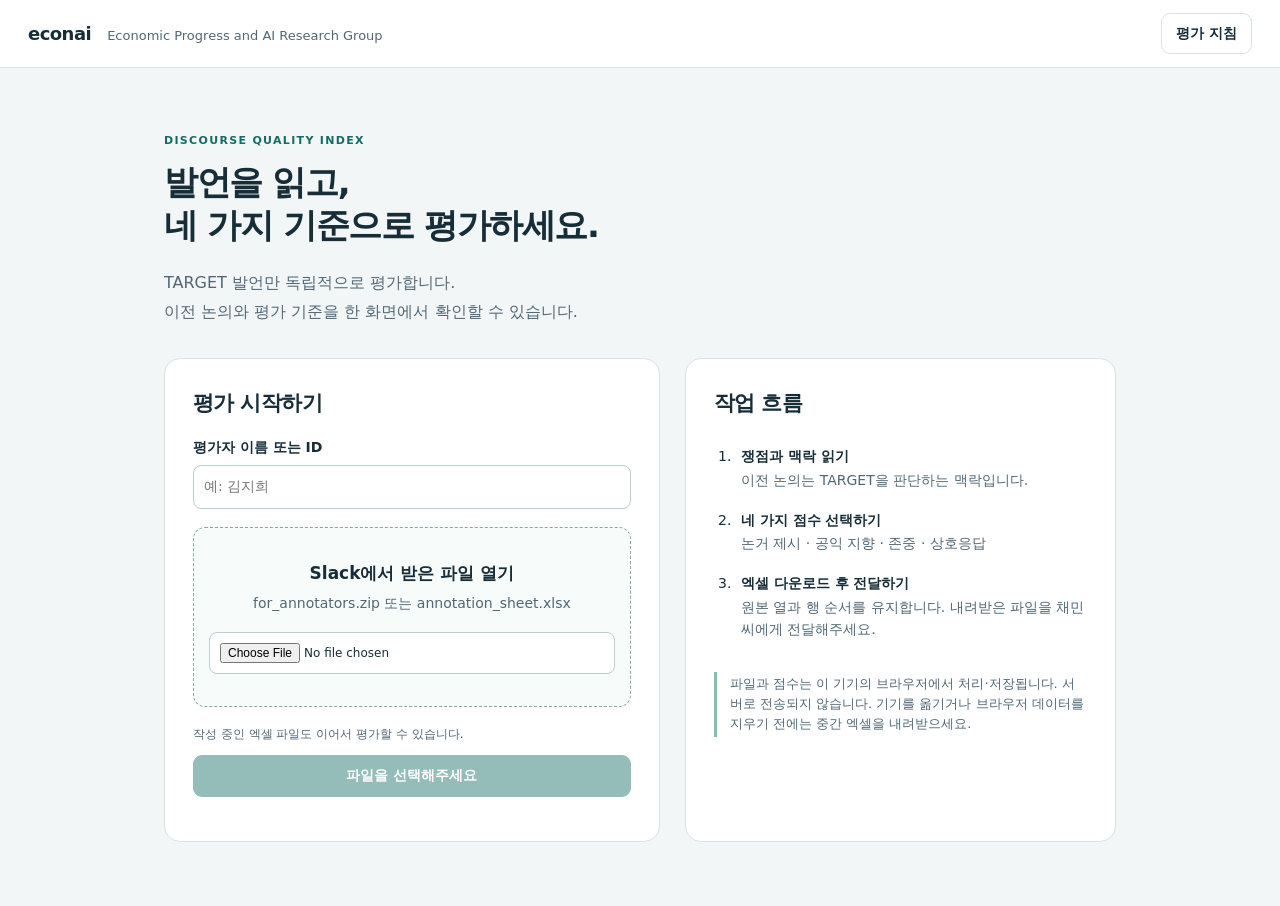
==== main_site/dqi-annotation/index.html @ 1a8dd849 "Add browser-local DQI annotation tool with original XLSX round-trip" ====
<!doctype html>
<html lang="ko"><head><meta charset="utf-8"><meta name="viewport" content="width=device-width,initial-scale=1"><meta name="robots" content="noindex,nofollow"><meta name="description" content="숙의 발언의 담론 질을 평가하는 EconAI DQI 어노테이션 도구"><title>DQI 발언 평가 · econai@kaist</title>
<style>
:root{--ink:#172d38;--muted:#526775;--line:#d9e2e5;--paper:#fff;--bg:#f3f6f6;--accent:#146c64;--soft:#e8f4f0;--amber:#885d13}*{box-sizing:border-box}body{margin:0;background:var(--bg);color:var(--ink);font-family:Inter,Pretendard,'Noto Sans KR',system-ui,-apple-system,sans-serif;font-size:14px;line-height:1.55}button,input,textarea,select{font:inherit}button,.button{border:1px solid var(--line);border-radius:9px;padding:9px 14px;background:#fff;color:var(--ink);cursor:pointer;display:inline-flex;align-items:center;justify-content:center;gap:7px;text-decoration:none;font-weight:600}button:hover,.button:hover{border-color:#91aaa6;background:#f5f9f7}button:disabled{opacity:.45;cursor:default}.primary{background:var(--accent);border-color:var(--accent);color:white}.primary:hover{background:#105951;color:white}input,select,textarea{border:1px solid #bdcdd1;background:white;border-radius:8px;padding:10px;color:var(--ink)}input:focus,textarea:focus,select:focus,button:focus-visible,a:focus-visible{outline:3px solid #79bcb1;outline-offset:3px}button[aria-pressed=true]{border-color:var(--accent);background:var(--soft);color:#104f48}.hidden,[hidden]{display:none!important}.muted{color:var(--muted)}.eyebrow{font-size:11px;letter-spacing:.12em;text-transform:uppercase;font-weight:800;color:var(--accent)}h1,h2,h3,p{margin-top:0}h1{font-size:34px;letter-spacing:-.04em;line-height:1.25}h2{font-size:21px;letter-spacing:-.03em}h3{font-size:16px}.topbar{height:68px;display:flex;align-items:center;justify-content:space-between;padding:0 28px;background:white;border-bottom:1px solid var(--line);gap:16px}.brand{font-weight:800;letter-spacing:-.03em;font-size:18px}.brand span{font-weight:450;color:var(--muted);font-size:13px;margin-left:16px;letter-spacing:0}.topactions{display:flex;gap:9px;align-items:center}.tiny{font-size:12px}.start{max-width:1000px;margin:64px auto;padding:0 24px}.intro{max-width:700px;margin-bottom:32px}.intro p{font-size:16px;color:var(--muted);line-height:1.8}.start-grid{display:grid;grid-template-columns:1.15fr 1fr;gap:25px}.card{background:white;border:1px solid var(--line);border-radius:16px;padding:28px}.upload{display:block;border:1.5px dashed #85a9a1;background:#f7fbf9;border-radius:12px;text-align:center;padding:32px 15px;cursor:pointer;margin:18px 0}.upload strong{display:block;font-size:17px;margin-bottom:7px}.upload input{width:100%;font-size:12px;margin-top:17px;background:white}.upload.drag{background:#dff2eb}.steps{padding-left:22px;margin-bottom:0}.steps li{padding:9px 0 9px 5px}.steps strong{display:block;margin-bottom:2px}.steps span{color:var(--muted)}.note{border-left:3px solid #8ebbb0;padding:2px 0 2px 13px;color:var(--muted);font-size:13px;margin-top:23px}.full{width:100%}.label{display:block;font-weight:650;margin-bottom:6px}.resume{margin-top:18px;padding:18px;background:var(--soft);border-radius:12px}.workspace{display:grid;grid-template-columns:210px minmax(340px,1fr) 390px;max-width:1800px;margin:auto;min-height:calc(100vh - 68px)}.rail{padding:24px 16px;border-right:1px solid var(--line);background:#edf2f2}.rail-head{display:flex;justify-content:space-between;align-items:center}.progress{height:5px;background:#d3e0de;border-radius:9px;margin:12px 0 17px;overflow:hidden}.progress>div{background:var(--accent);height:100%;transition:width .2s}.rail input,.rail select{width:100%;margin:0 0 10px;padding:8px;font-size:12px}.items{display:grid;grid-template-columns:repeat(4,1fr);gap:6px;max-height:calc(100vh - 340px);min-height:180px;overflow:auto;padding:4px}.item{padding:7px 0;font-size:12px;position:relative;border-radius:6px;font-weight:500}.item.done{background:#dceee8;color:#20594f;border-color:#c0d9d0}.item.flag:after{content:'';position:absolute;right:2px;top:2px;width:5px;height:5px;background:#bb7c10;border-radius:50%}.item.current{outline:2px solid var(--accent);outline-offset:0;font-weight:800}.legend{margin:15px 0;font-size:11px;color:var(--muted);line-height:1.9}.reading{padding:30px 32px 100px;min-width:0}.item-top{display:flex;justify-content:space-between;align-items:center;gap:12px;margin-bottom:20px}.counter{font-size:12px;color:var(--muted)}.topic{font-size:25px;margin-bottom:17px}.positions{display:grid;grid-template-columns:1fr 1fr;gap:12px;margin-bottom:24px}.position{background:#fff;border:1px solid var(--line);padding:14px;border-radius:10px;font-size:13px}.position small{display:block;color:var(--muted);margin-bottom:5px;font-size:11px}.target{background:white;border:1px solid #9ec8bc;border-top:4px solid var(--accent);border-radius:12px;padding:24px;margin-bottom:24px;box-shadow:0 3px 10px #163f3010}.target-head{display:flex;gap:12px;align-items:center;justify-content:space-between;margin-bottom:14px}.target-head span{font-size:12px;color:var(--muted)}.utterance{white-space:pre-wrap;overflow-wrap:anywhere;font-size:17px;line-height:1.95;margin:0}.prior-head{display:flex;align-items:center;justify-content:space-between;margin-bottom:14px}.prior-head h3{margin:0}.prior-list{max-height:440px;overflow:auto;padding-right:7px}.turn{padding:14px 17px;border:1px solid var(--line);background:#fff;border-radius:9px;margin-bottom:9px}.turn strong{display:block;font-size:12px;color:#44616d;margin-bottom:5px}.turn p{font-size:14px;line-height:1.85;white-space:pre-wrap;overflow-wrap:anywhere;margin:0}.rubric{padding:25px 22px 110px;background:#fff;border-left:1px solid var(--line)}.rubric-intro{font-size:12px;color:var(--muted);margin:6px 0 20px}.score-group{border:0;padding:0;margin:0 0 21px;min-width:0}.score-group legend{padding:0;font-size:15px;font-weight:750;margin-bottom:7px}.score-group legend small{font-size:10px;color:var(--muted);font-weight:500;margin-left:7px}.choices{display:grid;gap:6px}.choice{display:flex;align-items:flex-start;text-align:left;padding:8px 10px;font-size:12px;line-height:1.5;font-weight:450}.choice .num{flex:none;display:grid;place-items:center;width:23px;height:23px;border:1px solid #cbd9dc;border-radius:5px;font-size:13px;font-weight:750;margin-right:9px;background:#fff}.choice[aria-pressed=true] .num{background:var(--accent);color:white;border-color:var(--accent)}.clear{padding:2px 0;font-size:10px;border:0;float:right;background:transparent;color:var(--muted);font-weight:400}.rubric textarea{width:100%;resize:vertical;min-height:66px;font-size:12px}.footnav{position:fixed;bottom:0;left:210px;right:0;display:flex;justify-content:space-between;align-items:center;background:#fffffff5;border-top:1px solid var(--line);padding:13px 26px;gap:12px;z-index:5;backdrop-filter:blur(8px)}.footnav .buttons{display:flex;gap:8px}.statusline{font-size:12px;color:var(--muted)}.statusline.error{color:#aa2727}.warning{background:#fff4d8;color:#795619;padding:9px 12px;border-radius:8px;font-size:12px;margin:10px 0}.toolbar{display:flex;align-items:center;gap:7px}.iconbtn{padding:6px 10px;font-size:12px}dialog{border:1px solid var(--line);border-radius:16px;padding:0;max-width:720px;width:calc(100% - 32px);max-height:88vh;color:var(--ink);box-shadow:0 20px 90px #0003}dialog::backdrop{background:#162f3b66}.modal-head{position:sticky;top:0;background:#fff;display:flex;justify-content:space-between;align-items:center;padding:18px 24px;border-bottom:1px solid var(--line);z-index:1}.modal-head h2{font-size:18px;margin:0}.modal-body{padding:24px;line-height:1.8}.modal-body li{margin-bottom:10px}.modal-body h3{margin-top:24px}.modal-body .buttons{display:flex;gap:10px;flex-wrap:wrap}.metric-summary{font-size:36px;color:var(--accent);font-weight:750}.kbd{font-family:monospace;border:1px solid var(--line);border-radius:4px;padding:2px 5px;background:#f6f8f8;font-size:11px}.empty{text-align:center;padding:30px;color:var(--muted);font-size:12px}.success{background:var(--soft);padding:18px;border-radius:10px}.spinner{opacity:.6;pointer-events:none}#startMessage{margin-top:16px;white-space:pre-wrap;color:#9d2c25}#firstTurn{margin-bottom:14px}.textsize{display:flex;gap:5px}body.large .utterance{font-size:20px}body.large .turn p{font-size:17px}
@media(min-width:1500px){.workspace{grid-template-columns:220px minmax(500px,1fr) 430px}.footnav{left:220px}.reading{padding:36px 48px 100px}.rubric{padding:30px 28px 110px}}
@media(max-width:1120px){.workspace{grid-template-columns:170px minmax(300px,1fr) 335px}.rail{padding:20px 11px}.reading{padding:24px 20px 100px}.rubric{padding:24px 15px 110px}.footnav{left:170px}.choice{font-size:11px}.items{grid-template-columns:repeat(4,1fr)}}
@media(max-width:850px){.topbar{padding:0 16px;height:auto;min-height:62px;flex-wrap:wrap;padding-top:10px;padding-bottom:10px}.brand span{display:none}.topactions{gap:6px}.topactions button{font-size:12px;padding:7px 10px}.workspace{display:block}.rail{border:0;border-bottom:1px solid var(--line);padding:16px}.rail-tools{display:grid;grid-template-columns:1fr 1fr;gap:10px}.items{max-height:125px;min-height:0;grid-template-columns:repeat(12,1fr)}.legend{margin:8px 0 0}.reading{padding:24px 18px 4px}.rubric{padding:24px 18px 110px;border-left:0;background:var(--bg)}.score-group{background:white;padding:14px;border-radius:12px;border:1px solid var(--line)}.score-group legend{float:left;width:100%;margin-bottom:10px}.choices{clear:both}.choice{font-size:13px;padding:10px}.footnav{left:0;padding:12px 16px}.footnav .tiny{display:none}.prior-list{max-height:320px}.start{margin:35px auto}.start-grid{grid-template-columns:1fr}.positions{gap:8px}.topic{font-size:22px}.target{padding:20px}.utterance{font-size:16px}}
@media(max-width:460px){.items{grid-template-columns:repeat(8,1fr)}.footnav{align-items:flex-start;gap:6px}.footnav .buttons{gap:5px}.footnav button{font-size:12px;padding:8px 9px}.statusline{font-size:10px;max-width:105px}.positions{grid-template-columns:1fr}.target-head{align-items:flex-start}.card{padding:22px}.intro h1{font-size:30px}}
</style></head><body>
<header class="topbar"><div class="brand">econai<span>Economic Progress and AI Research Group</span></div><div class="topactions"><span id="identity" class="muted tiny"></span><button id="guideBtn">평가 지침</button><button id="fileBtn" hidden>파일 / 평가자</button><button id="exportBtn" class="primary" hidden>결과 다운로드</button></div></header>
<main id="start" class="start"><div class="intro"><div class="eyebrow">Discourse Quality Index</div><h1 style="margin-top:12px">발언을 읽고,<br>네 가지 기준으로 평가하세요.</h1><p>TARGET 발언만 독립적으로 평가합니다.<br>이전 논의와 평가 기준을 한 화면에서 확인할 수 있습니다.</p></div><div class="start-grid"><section class="card"><h2>평가 시작하기</h2><label class="label" for="name">평가자 이름 또는 ID</label><input class="full" id="name" placeholder="예: 김지희" autocomplete="off" maxlength="80"><label class="upload" id="drop"><strong>Slack에서 받은 파일 열기</strong><span class="muted">for_annotators.zip 또는 annotation_sheet.xlsx</span><input id="file" type="file" accept=".zip,.xlsx" aria-label="평가 파일 선택"></label><p class="tiny muted">작성 중인 엑셀 파일도 이어서 평가할 수 있습니다.</p><button id="begin" class="primary full" disabled>파일을 선택해주세요</button><div id="startMessage" role="alert"></div><div id="resumeBox" class="resume" hidden><strong>이 브라우저에 저장된 작업이 있습니다</strong><p id="resumeInfo" class="tiny" style="margin:6px 0 12px"></p><button id="resumeBtn" class="full">이어서 평가하기</button></div></section><section class="card"><h2>작업 흐름</h2><ol class="steps"><li><strong>쟁점과 맥락 읽기</strong><span>이전 논의는 TARGET을 판단하는 맥락입니다.</span></li><li><strong>네 가지 점수 선택하기</strong><span>논거 제시 · 공익 지향 · 존중 · 상호응답</span></li><li><strong>엑셀 다운로드 후 전달하기</strong><span>원본 열과 행 순서를 유지합니다. 내려받은 파일을 채민씨에게 전달해주세요.</span></li></ol><p class="note">파일과 점수는 이 기기의 브라우저에서 처리·저장됩니다. 서버로 전송되지 않습니다. 기기를 옮기거나 브라우저 데이터를 지우기 전에는 중간 엑셀을 내려받으세요.</p></section></div></main>
<div id="work" class="workspace" hidden><aside class="rail"><div class="rail-head"><strong>평가 진행</strong><span id="count" class="tiny"></span></div><div class="progress"><div id="bar"></div></div><div class="rail-tools"><input id="search" placeholder="번호 · ID · 쟁점 검색" aria-label="평가 항목 검색"><select id="filter" aria-label="평가 항목 필터"><option value="all">전체 항목</option><option value="todo">미완료</option><option value="flag">다시 볼 항목</option><option value="done">완료</option></select></div><nav id="items" class="items" aria-label="평가 항목"></nav><p class="legend">연두색: 네 점수 입력 완료<br>주황 점: 다시 보기 표시</p><button class="full tiny" id="nextTodo">다음 미완료 항목</button></aside><main class="reading"><div class="item-top"><div><div class="eyebrow">Annotation</div><div id="counter" class="counter"></div></div><div class="toolbar"><div class="textsize"><button class="iconbtn" id="fontBtn" aria-pressed="false">큰 글씨</button></div><button class="iconbtn" id="flagBtn" aria-pressed="false">다시 보기</button></div></div><h1 id="topic" class="topic"></h1><div class="positions"><div class="position"><small>입장 1</small><span id="p1"></span></div><div class="position"><small>입장 2</small><span id="p2"></span></div></div><section class="target"><div class="target-head"><strong class="eyebrow">TARGET · 평가 대상</strong><span id="speaker"></span></div><p id="utterance" class="utterance"></p></section><section><div class="prior-head"><h3>이전 논의 <span id="turnCount" class="tiny muted"></span></h3><button id="priorEnd" class="iconbtn">마지막 발언으로</button></div><p class="tiny muted">맥락만 참고하고, 점수는 TARGET에만 매겨주세요.</p><div id="prior" class="prior-list" tabindex="0" aria-label="이전 논의"></div></section></main><aside class="rubric"><div class="eyebrow">Your evaluation</div><h2 style="margin:7px 0 0">네 가지 평가</h2><p class="rubric-intro">입장에 대한 동의가 아니라 텍스트로 판단하세요.</p><div id="firstTurn" class="warning" hidden>토론의 첫 발언입니다. 지침에 따라 상호응답은 0점입니다. 직접 선택해주세요.</div><div id="scores"></div><label for="comment" class="label tiny">메모 <span class="muted" style="font-weight:400">선택 사항 · 엑셀 comment 열에 저장</span></label><textarea id="comment" placeholder="판단 근거나 다시 확인할 점"></textarea></aside></div>
<footer id="foot" class="footnav" hidden><div><div id="saveStatus" class="statusline" aria-live="polite">자동 저장 대기</div><div class="tiny muted">숫자 0–3: 활성 기준 점수 · Enter: 다음 기준/발언</div></div><div class="buttons"><button id="prev">이전</button><button id="skip">건너뛰기</button><button id="next" class="primary">다음 발언 →</button></div></footer>
<dialog id="guide"><div class="modal-head"><h2>평가 지침</h2><button data-close="guide" aria-label="평가 지침 닫기">닫기</button></div><div class="modal-body"><p>시뮬레이션된 한국어 숙의에서 나온 발언을 평가합니다. 각 항목에는 쟁점, 두 입장, 지금까지의 논의, 평가 대상(TARGET) 발언이 주어집니다.</p><ul><li><strong>TARGET 발언만 평가합니다.</strong> 이전 논의는 TARGET을 판단하기 위한 맥락으로만 사용합니다.</li><li><strong>혼자 작업합니다.</strong> 다른 평가자와 상의하지 말고, 어떤 모델의 출력이나 점수도 보지 마십시오.</li><li>입장에 동의하는지가 아니라 <strong>텍스트 자체</strong>로 평가합니다.</li><li>행은 섞여 있으며 같은 토론의 항목이 인접하지 않습니다. 각 항목을 독립적으로 판단하십시오.</li></ul><div id="guideRubric"></div><h3>저장과 전달</h3><p>점수는 선택할 때마다 이 브라우저에 저장됩니다. <strong>자동 저장은 제출이 아닙니다.</strong> 결과 다운로드에서 엑셀을 내려받아 채민씨에게 전달해주세요. 다른 기기에서는 내려받은 엑셀을 다시 열어 이어서 작업할 수 있습니다. ‘다시 보기’ 표시는 이 브라우저에만 저장됩니다.</p><button id="pdfBtn" hidden>원본 Instruction PDF 열기</button></div></dialog>
<dialog id="exportModal"><div class="modal-head"><h2>결과 다운로드</h2><button data-close="exportModal">닫기</button></div><div class="modal-body"><div id="exportSummary"></div><p id="exportNotice"></p><div class="buttons"><button id="finalExport" class="primary">완료본 엑셀 다운로드</button><button id="partialExport">중간 엑셀 다운로드</button><button id="reviewMissing">미완료 항목 확인</button></div><p class="tiny muted" style="margin-top:20px">item_id, 원문, 열 이름, 행 순서와 서식을 유지합니다. 점수·comment·annotator 열만 채웁니다. 파일을 내려받은 뒤 채민씨에게 직접 전달해주세요.</p><p id="downloadStatus" role="status"></p></div></dialog>
<div id="toast" role="status" class="warning" style="position:fixed;bottom:85px;left:50%;transform:translateX(-50%);max-width:90%;z-index:20" hidden></div>
<script>/*!

JSZip v3.10.1 - A JavaScript class for generating and reading zip files
<http://stuartk.com/jszip>

(c) 2009-2016 Stuart Knightley <stuart [at] stuartk.com>
Dual licenced under the MIT license or GPLv3. See https://raw.github.com/Stuk/jszip/main/LICENSE.markdown.

JSZip uses the library pako released under the MIT license :
https://github.com/nodeca/pako/blob/main/LICENSE
*/

!function(e){if("object"==typeof exports&&"undefined"!=typeof module)module.exports=e();else if("function"==typeof define&&define.amd)define([],e);else{("undefined"!=typeof window?window:"undefined"!=typeof global?global:"undefined"!=typeof self?self:this).JSZip=e()}}(function(){return function s(a,o,h){function u(r,e){if(!o[r]){if(!a[r]){var t="function"==typeof require&&require;if(!e&&t)return t(r,!0);if(l)return l(r,!0);var n=new Error("Cannot find module '"+r+"'");throw n.code="MODULE_NOT_FOUND",n}var i=o[r]={exports:{}};a[r][0].call(i.exports,function(e){var t=a[r][1][e];return u(t||e)},i,i.exports,s,a,o,h)}return o[r].exports}for(var l="function"==typeof require&&require,e=0;e<h.length;e++)u(h[e]);return u}({1:[function(e,t,r){"use strict";var d=e("./utils"),c=e("./support"),p="ABCDEFGHIJKLMNOPQRSTUVWXYZabcdefghijklmnopqrstuvwxyz0123456789+/=";r.encode=function(e){for(var t,r,n,i,s,a,o,h=[],u=0,l=e.length,f=l,c="string"!==d.getTypeOf(e);u<e.length;)f=l-u,n=c?(t=e[u++],r=u<l?e[u++]:0,u<l?e[u++]:0):(t=e.charCodeAt(u++),r=u<l?e.charCodeAt(u++):0,u<l?e.charCodeAt(u++):0),i=t>>2,s=(3&t)<<4|r>>4,a=1<f?(15&r)<<2|n>>6:64,o=2<f?63&n:64,h.push(p.charAt(i)+p.charAt(s)+p.charAt(a)+p.charAt(o));return h.join("")},r.decode=function(e){var t,r,n,i,s,a,o=0,h=0,u="data:";if(e.substr(0,u.length)===u)throw new Error("Invalid base64 input, it looks like a data url.");var l,f=3*(e=e.replace(/[^A-Za-z0-9+/=]/g,"")).length/4;if(e.charAt(e.length-1)===p.charAt(64)&&f--,e.charAt(e.length-2)===p.charAt(64)&&f--,f%1!=0)throw new Error("Invalid base64 input, bad content length.");for(l=c.uint8array?new Uint8Array(0|f):new Array(0|f);o<e.length;)t=p.indexOf(e.charAt(o++))<<2|(i=p.indexOf(e.charAt(o++)))>>4,r=(15&i)<<4|(s=p.indexOf(e.charAt(o++)))>>2,n=(3&s)<<6|(a=p.indexOf(e.charAt(o++))),l[h++]=t,64!==s&&(l[h++]=r),64!==a&&(l[h++]=n);return l}},{"./support":30,"./utils":32}],2:[function(e,t,r){"use strict";var n=e("./external"),i=e("./stream/DataWorker"),s=e("./stream/Crc32Probe"),a=e("./stream/DataLengthProbe");function o(e,t,r,n,i){this.compressedSize=e,this.uncompressedSize=t,this.crc32=r,this.compression=n,this.compressedContent=i}o.prototype={getContentWorker:function(){var e=new i(n.Promise.resolve(this.compressedContent)).pipe(this.compression.uncompressWorker()).pipe(new a("data_length")),t=this;return e.on("end",function(){if(this.streamInfo.data_length!==t.uncompressedSize)throw new Error("Bug : uncompressed data size mismatch")}),e},getCompressedWorker:function(){return new i(n.Promise.resolve(this.compressedContent)).withStreamInfo("compressedSize",this.compressedSize).withStreamInfo("uncompressedSize",this.uncompressedSize).withStreamInfo("crc32",this.crc32).withStreamInfo("compression",this.compression)}},o.createWorkerFrom=function(e,t,r){return e.pipe(new s).pipe(new a("uncompressedSize")).pipe(t.compressWorker(r)).pipe(new a("compressedSize")).withStreamInfo("compression",t)},t.exports=o},{"./external":6,"./stream/Crc32Probe":25,"./stream/DataLengthProbe":26,"./stream/DataWorker":27}],3:[function(e,t,r){"use strict";var n=e("./stream/GenericWorker");r.STORE={magic:"\0\0",compressWorker:function(){return new n("STORE compression")},uncompressWorker:function(){return new n("STORE decompression")}},r.DEFLATE=e("./flate")},{"./flate":7,"./stream/GenericWorker":28}],4:[function(e,t,r){"use strict";var n=e("./utils");var o=function(){for(var e,t=[],r=0;r<256;r++){e=r;for(var n=0;n<8;n++)e=1&e?3988292384^e>>>1:e>>>1;t[r]=e}return t}();t.exports=function(e,t){return void 0!==e&&e.length?"string"!==n.getTypeOf(e)?function(e,t,r,n){var i=o,s=n+r;e^=-1;for(var a=n;a<s;a++)e=e>>>8^i[255&(e^t[a])];return-1^e}(0|t,e,e.length,0):function(e,t,r,n){var i=o,s=n+r;e^=-1;for(var a=n;a<s;a++)e=e>>>8^i[255&(e^t.charCodeAt(a))];return-1^e}(0|t,e,e.length,0):0}},{"./utils":32}],5:[function(e,t,r){"use strict";r.base64=!1,r.binary=!1,r.dir=!1,r.createFolders=!0,r.date=null,r.compression=null,r.compressionOptions=null,r.comment=null,r.unixPermissions=null,r.dosPermissions=null},{}],6:[function(e,t,r){"use strict";var n=null;n="undefined"!=typeof Promise?Promise:e("lie"),t.exports={Promise:n}},{lie:37}],7:[function(e,t,r){"use strict";var n="undefined"!=typeof Uint8Array&&"undefined"!=typeof Uint16Array&&"undefined"!=typeof Uint32Array,i=e("pako"),s=e("./utils"),a=e("./stream/GenericWorker"),o=n?"uint8array":"array";function h(e,t){a.call(this,"FlateWorker/"+e),this._pako=null,this._pakoAction=e,this._pakoOptions=t,this.meta={}}r.magic="\b\0",s.inherits(h,a),h.prototype.processChunk=function(e){this.meta=e.meta,null===this._pako&&this._createPako(),this._pako.push(s.transformTo(o,e.data),!1)},h.prototype.flush=function(){a.prototype.flush.call(this),null===this._pako&&this._createPako(),this._pako.push([],!0)},h.prototype.cleanUp=function(){a.prototype.cleanUp.call(this),this._pako=null},h.prototype._createPako=function(){this._pako=new i[this._pakoAction]({raw:!0,level:this._pakoOptions.level||-1});var t=this;this._pako.onData=function(e){t.push({data:e,meta:t.meta})}},r.compressWorker=function(e){return new h("Deflate",e)},r.uncompressWorker=function(){return new h("Inflate",{})}},{"./stream/GenericWorker":28,"./utils":32,pako:38}],8:[function(e,t,r){"use strict";function A(e,t){var r,n="";for(r=0;r<t;r++)n+=String.fromCharCode(255&e),e>>>=8;return n}function n(e,t,r,n,i,s){var a,o,h=e.file,u=e.compression,l=s!==O.utf8encode,f=I.transformTo("string",s(h.name)),c=I.transformTo("string",O.utf8encode(h.name)),d=h.comment,p=I.transformTo("string",s(d)),m=I.transformTo("string",O.utf8encode(d)),_=c.length!==h.name.length,g=m.length!==d.length,b="",v="",y="",w=h.dir,k=h.date,x={crc32:0,compressedSize:0,uncompressedSize:0};t&&!r||(x.crc32=e.crc32,x.compressedSize=e.compressedSize,x.uncompressedSize=e.uncompressedSize);var S=0;t&&(S|=8),l||!_&&!g||(S|=2048);var z=0,C=0;w&&(z|=16),"UNIX"===i?(C=798,z|=function(e,t){var r=e;return e||(r=t?16893:33204),(65535&r)<<16}(h.unixPermissions,w)):(C=20,z|=function(e){return 63&(e||0)}(h.dosPermissions)),a=k.getUTCHours(),a<<=6,a|=k.getUTCMinutes(),a<<=5,a|=k.getUTCSeconds()/2,o=k.getUTCFullYear()-1980,o<<=4,o|=k.getUTCMonth()+1,o<<=5,o|=k.getUTCDate(),_&&(v=A(1,1)+A(B(f),4)+c,b+="up"+A(v.length,2)+v),g&&(y=A(1,1)+A(B(p),4)+m,b+="uc"+A(y.length,2)+y);var E="";return E+="\n\0",E+=A(S,2),E+=u.magic,E+=A(a,2),E+=A(o,2),E+=A(x.crc32,4),E+=A(x.compressedSize,4),E+=A(x.uncompressedSize,4),E+=A(f.length,2),E+=A(b.length,2),{fileRecord:R.LOCAL_FILE_HEADER+E+f+b,dirRecord:R.CENTRAL_FILE_HEADER+A(C,2)+E+A(p.length,2)+"\0\0\0\0"+A(z,4)+A(n,4)+f+b+p}}var I=e("../utils"),i=e("../stream/GenericWorker"),O=e("../utf8"),B=e("../crc32"),R=e("../signature");function s(e,t,r,n){i.call(this,"ZipFileWorker"),this.bytesWritten=0,this.zipComment=t,this.zipPlatform=r,this.encodeFileName=n,this.streamFiles=e,this.accumulate=!1,this.contentBuffer=[],this.dirRecords=[],this.currentSourceOffset=0,this.entriesCount=0,this.currentFile=null,this._sources=[]}I.inherits(s,i),s.prototype.push=function(e){var t=e.meta.percent||0,r=this.entriesCount,n=this._sources.length;this.accumulate?this.contentBuffer.push(e):(this.bytesWritten+=e.data.length,i.prototype.push.call(this,{data:e.data,meta:{currentFile:this.currentFile,percent:r?(t+100*(r-n-1))/r:100}}))},s.prototype.openedSource=function(e){this.currentSourceOffset=this.bytesWritten,this.currentFile=e.file.name;var t=this.streamFiles&&!e.file.dir;if(t){var r=n(e,t,!1,this.currentSourceOffset,this.zipPlatform,this.encodeFileName);this.push({data:r.fileRecord,meta:{percent:0}})}else this.accumulate=!0},s.prototype.closedSource=function(e){this.accumulate=!1;var t=this.streamFiles&&!e.file.dir,r=n(e,t,!0,this.currentSourceOffset,this.zipPlatform,this.encodeFileName);if(this.dirRecords.push(r.dirRecord),t)this.push({data:function(e){return R.DATA_DESCRIPTOR+A(e.crc32,4)+A(e.compressedSize,4)+A(e.uncompressedSize,4)}(e),meta:{percent:100}});else for(this.push({data:r.fileRecord,meta:{percent:0}});this.contentBuffer.length;)this.push(this.contentBuffer.shift());this.currentFile=null},s.prototype.flush=function(){for(var e=this.bytesWritten,t=0;t<this.dirRecords.length;t++)this.push({data:this.dirRecords[t],meta:{percent:100}});var r=this.bytesWritten-e,n=function(e,t,r,n,i){var s=I.transformTo("string",i(n));return R.CENTRAL_DIRECTORY_END+"\0\0\0\0"+A(e,2)+A(e,2)+A(t,4)+A(r,4)+A(s.length,2)+s}(this.dirRecords.length,r,e,this.zipComment,this.encodeFileName);this.push({data:n,meta:{percent:100}})},s.prototype.prepareNextSource=function(){this.previous=this._sources.shift(),this.openedSource(this.previous.streamInfo),this.isPaused?this.previous.pause():this.previous.resume()},s.prototype.registerPrevious=function(e){this._sources.push(e);var t=this;return e.on("data",function(e){t.processChunk(e)}),e.on("end",function(){t.closedSource(t.previous.streamInfo),t._sources.length?t.prepareNextSource():t.end()}),e.on("error",function(e){t.error(e)}),this},s.prototype.resume=function(){return!!i.prototype.resume.call(this)&&(!this.previous&&this._sources.length?(this.prepareNextSource(),!0):this.previous||this._sources.length||this.generatedError?void 0:(this.end(),!0))},s.prototype.error=function(e){var t=this._sources;if(!i.prototype.error.call(this,e))return!1;for(var r=0;r<t.length;r++)try{t[r].error(e)}catch(e){}return!0},s.prototype.lock=function(){i.prototype.lock.call(this);for(var e=this._sources,t=0;t<e.length;t++)e[t].lock()},t.exports=s},{"../crc32":4,"../signature":23,"../stream/GenericWorker":28,"../utf8":31,"../utils":32}],9:[function(e,t,r){"use strict";var u=e("../compressions"),n=e("./ZipFileWorker");r.generateWorker=function(e,a,t){var o=new n(a.streamFiles,t,a.platform,a.encodeFileName),h=0;try{e.forEach(function(e,t){h++;var r=function(e,t){var r=e||t,n=u[r];if(!n)throw new Error(r+" is not a valid compression method !");return n}(t.options.compression,a.compression),n=t.options.compressionOptions||a.compressionOptions||{},i=t.dir,s=t.date;t._compressWorker(r,n).withStreamInfo("file",{name:e,dir:i,date:s,comment:t.comment||"",unixPermissions:t.unixPermissions,dosPermissions:t.dosPermissions}).pipe(o)}),o.entriesCount=h}catch(e){o.error(e)}return o}},{"../compressions":3,"./ZipFileWorker":8}],10:[function(e,t,r){"use strict";function n(){if(!(this instanceof n))return new n;if(arguments.length)throw new Error("The constructor with parameters has been removed in JSZip 3.0, please check the upgrade guide.");this.files=Object.create(null),this.comment=null,this.root="",this.clone=function(){var e=new n;for(var t in this)"function"!=typeof this[t]&&(e[t]=this[t]);return e}}(n.prototype=e("./object")).loadAsync=e("./load"),n.support=e("./support"),n.defaults=e("./defaults"),n.version="3.10.1",n.loadAsync=function(e,t){return(new n).loadAsync(e,t)},n.external=e("./external"),t.exports=n},{"./defaults":5,"./external":6,"./load":11,"./object":15,"./support":30}],11:[function(e,t,r){"use strict";var u=e("./utils"),i=e("./external"),n=e("./utf8"),s=e("./zipEntries"),a=e("./stream/Crc32Probe"),l=e("./nodejsUtils");function f(n){return new i.Promise(function(e,t){var r=n.decompressed.getContentWorker().pipe(new a);r.on("error",function(e){t(e)}).on("end",function(){r.streamInfo.crc32!==n.decompressed.crc32?t(new Error("Corrupted zip : CRC32 mismatch")):e()}).resume()})}t.exports=function(e,o){var h=this;return o=u.extend(o||{},{base64:!1,checkCRC32:!1,optimizedBinaryString:!1,createFolders:!1,decodeFileName:n.utf8decode}),l.isNode&&l.isStream(e)?i.Promise.reject(new Error("JSZip can't accept a stream when loading a zip file.")):u.prepareContent("the loaded zip file",e,!0,o.optimizedBinaryString,o.base64).then(function(e){var t=new s(o);return t.load(e),t}).then(function(e){var t=[i.Promise.resolve(e)],r=e.files;if(o.checkCRC32)for(var n=0;n<r.length;n++)t.push(f(r[n]));return i.Promise.all(t)}).then(function(e){for(var t=e.shift(),r=t.files,n=0;n<r.length;n++){var i=r[n],s=i.fileNameStr,a=u.resolve(i.fileNameStr);h.file(a,i.decompressed,{binary:!0,optimizedBinaryString:!0,date:i.date,dir:i.dir,comment:i.fileCommentStr.length?i.fileCommentStr:null,unixPermissions:i.unixPermissions,dosPermissions:i.dosPermissions,createFolders:o.createFolders}),i.dir||(h.file(a).unsafeOriginalName=s)}return t.zipComment.length&&(h.comment=t.zipComment),h})}},{"./external":6,"./nodejsUtils":14,"./stream/Crc32Probe":25,"./utf8":31,"./utils":32,"./zipEntries":33}],12:[function(e,t,r){"use strict";var n=e("../utils"),i=e("../stream/GenericWorker");function s(e,t){i.call(this,"Nodejs stream input adapter for "+e),this._upstreamEnded=!1,this._bindStream(t)}n.inherits(s,i),s.prototype._bindStream=function(e){var t=this;(this._stream=e).pause(),e.on("data",function(e){t.push({data:e,meta:{percent:0}})}).on("error",function(e){t.isPaused?this.generatedError=e:t.error(e)}).on("end",function(){t.isPaused?t._upstreamEnded=!0:t.end()})},s.prototype.pause=function(){return!!i.prototype.pause.call(this)&&(this._stream.pause(),!0)},s.prototype.resume=function(){return!!i.prototype.resume.call(this)&&(this._upstreamEnded?this.end():this._stream.resume(),!0)},t.exports=s},{"../stream/GenericWorker":28,"../utils":32}],13:[function(e,t,r){"use strict";var i=e("readable-stream").Readable;function n(e,t,r){i.call(this,t),this._helper=e;var n=this;e.on("data",function(e,t){n.push(e)||n._helper.pause(),r&&r(t)}).on("error",function(e){n.emit("error",e)}).on("end",function(){n.push(null)})}e("../utils").inherits(n,i),n.prototype._read=function(){this._helper.resume()},t.exports=n},{"../utils":32,"readable-stream":16}],14:[function(e,t,r){"use strict";t.exports={isNode:"undefined"!=typeof Buffer,newBufferFrom:function(e,t){if(Buffer.from&&Buffer.from!==Uint8Array.from)return Buffer.from(e,t);if("number"==typeof e)throw new Error('The "data" argument must not be a number');return new Buffer(e,t)},allocBuffer:function(e){if(Buffer.alloc)return Buffer.alloc(e);var t=new Buffer(e);return t.fill(0),t},isBuffer:function(e){return Buffer.isBuffer(e)},isStream:function(e){return e&&"function"==typeof e.on&&"function"==typeof e.pause&&"function"==typeof e.resume}}},{}],15:[function(e,t,r){"use strict";function s(e,t,r){var n,i=u.getTypeOf(t),s=u.extend(r||{},f);s.date=s.date||new Date,null!==s.compression&&(s.compression=s.compression.toUpperCase()),"string"==typeof s.unixPermissions&&(s.unixPermissions=parseInt(s.unixPermissions,8)),s.unixPermissions&&16384&s.unixPermissions&&(s.dir=!0),s.dosPermissions&&16&s.dosPermissions&&(s.dir=!0),s.dir&&(e=g(e)),s.createFolders&&(n=_(e))&&b.call(this,n,!0);var a="string"===i&&!1===s.binary&&!1===s.base64;r&&void 0!==r.binary||(s.binary=!a),(t instanceof c&&0===t.uncompressedSize||s.dir||!t||0===t.length)&&(s.base64=!1,s.binary=!0,t="",s.compression="STORE",i="string");var o=null;o=t instanceof c||t instanceof l?t:p.isNode&&p.isStream(t)?new m(e,t):u.prepareContent(e,t,s.binary,s.optimizedBinaryString,s.base64);var h=new d(e,o,s);this.files[e]=h}var i=e("./utf8"),u=e("./utils"),l=e("./stream/GenericWorker"),a=e("./stream/StreamHelper"),f=e("./defaults"),c=e("./compressedObject"),d=e("./zipObject"),o=e("./generate"),p=e("./nodejsUtils"),m=e("./nodejs/NodejsStreamInputAdapter"),_=function(e){"/"===e.slice(-1)&&(e=e.substring(0,e.length-1));var t=e.lastIndexOf("/");return 0<t?e.substring(0,t):""},g=function(e){return"/"!==e.slice(-1)&&(e+="/"),e},b=function(e,t){return t=void 0!==t?t:f.createFolders,e=g(e),this.files[e]||s.call(this,e,null,{dir:!0,createFolders:t}),this.files[e]};function h(e){return"[object RegExp]"===Object.prototype.toString.call(e)}var n={load:function(){throw new Error("This method has been removed in JSZip 3.0, please check the upgrade guide.")},forEach:function(e){var t,r,n;for(t in this.files)n=this.files[t],(r=t.slice(this.root.length,t.length))&&t.slice(0,this.root.length)===this.root&&e(r,n)},filter:function(r){var n=[];return this.forEach(function(e,t){r(e,t)&&n.push(t)}),n},file:function(e,t,r){if(1!==arguments.length)return e=this.root+e,s.call(this,e,t,r),this;if(h(e)){var n=e;return this.filter(function(e,t){return!t.dir&&n.test(e)})}var i=this.files[this.root+e];return i&&!i.dir?i:null},folder:function(r){if(!r)return this;if(h(r))return this.filter(function(e,t){return t.dir&&r.test(e)});var e=this.root+r,t=b.call(this,e),n=this.clone();return n.root=t.name,n},remove:function(r){r=this.root+r;var e=this.files[r];if(e||("/"!==r.slice(-1)&&(r+="/"),e=this.files[r]),e&&!e.dir)delete this.files[r];else for(var t=this.filter(function(e,t){return t.name.slice(0,r.length)===r}),n=0;n<t.length;n++)delete this.files[t[n].name];return this},generate:function(){throw new Error("This method has been removed in JSZip 3.0, please check the upgrade guide.")},generateInternalStream:function(e){var t,r={};try{if((r=u.extend(e||{},{streamFiles:!1,compression:"STORE",compressionOptions:null,type:"",platform:"DOS",comment:null,mimeType:"application/zip",encodeFileName:i.utf8encode})).type=r.type.toLowerCase(),r.compression=r.compression.toUpperCase(),"binarystring"===r.type&&(r.type="string"),!r.type)throw new Error("No output type specified.");u.checkSupport(r.type),"darwin"!==r.platform&&"freebsd"!==r.platform&&"linux"!==r.platform&&"sunos"!==r.platform||(r.platform="UNIX"),"win32"===r.platform&&(r.platform="DOS");var n=r.comment||this.comment||"";t=o.generateWorker(this,r,n)}catch(e){(t=new l("error")).error(e)}return new a(t,r.type||"string",r.mimeType)},generateAsync:function(e,t){return this.generateInternalStream(e).accumulate(t)},generateNodeStream:function(e,t){return(e=e||{}).type||(e.type="nodebuffer"),this.generateInternalStream(e).toNodejsStream(t)}};t.exports=n},{"./compressedObject":2,"./defaults":5,"./generate":9,"./nodejs/NodejsStreamInputAdapter":12,"./nodejsUtils":14,"./stream/GenericWorker":28,"./stream/StreamHelper":29,"./utf8":31,"./utils":32,"./zipObject":35}],16:[function(e,t,r){"use strict";t.exports=e("stream")},{stream:void 0}],17:[function(e,t,r){"use strict";var n=e("./DataReader");function i(e){n.call(this,e);for(var t=0;t<this.data.length;t++)e[t]=255&e[t]}e("../utils").inherits(i,n),i.prototype.byteAt=function(e){return this.data[this.zero+e]},i.prototype.lastIndexOfSignature=function(e){for(var t=e.charCodeAt(0),r=e.charCodeAt(1),n=e.charCodeAt(2),i=e.charCodeAt(3),s=this.length-4;0<=s;--s)if(this.data[s]===t&&this.data[s+1]===r&&this.data[s+2]===n&&this.data[s+3]===i)return s-this.zero;return-1},i.prototype.readAndCheckSignature=function(e){var t=e.charCodeAt(0),r=e.charCodeAt(1),n=e.charCodeAt(2),i=e.charCodeAt(3),s=this.readData(4);return t===s[0]&&r===s[1]&&n===s[2]&&i===s[3]},i.prototype.readData=function(e){if(this.checkOffset(e),0===e)return[];var t=this.data.slice(this.zero+this.index,this.zero+this.index+e);return this.index+=e,t},t.exports=i},{"../utils":32,"./DataReader":18}],18:[function(e,t,r){"use strict";var n=e("../utils");function i(e){this.data=e,this.length=e.length,this.index=0,this.zero=0}i.prototype={checkOffset:function(e){this.checkIndex(this.index+e)},checkIndex:function(e){if(this.length<this.zero+e||e<0)throw new Error("End of data reached (data length = "+this.length+", asked index = "+e+"). Corrupted zip ?")},setIndex:function(e){this.checkIndex(e),this.index=e},skip:function(e){this.setIndex(this.index+e)},byteAt:function(){},readInt:function(e){var t,r=0;for(this.checkOffset(e),t=this.index+e-1;t>=this.index;t--)r=(r<<8)+this.byteAt(t);return this.index+=e,r},readString:function(e){return n.transformTo("string",this.readData(e))},readData:function(){},lastIndexOfSignature:function(){},readAndCheckSignature:function(){},readDate:function(){var e=this.readInt(4);return new Date(Date.UTC(1980+(e>>25&127),(e>>21&15)-1,e>>16&31,e>>11&31,e>>5&63,(31&e)<<1))}},t.exports=i},{"../utils":32}],19:[function(e,t,r){"use strict";var n=e("./Uint8ArrayReader");function i(e){n.call(this,e)}e("../utils").inherits(i,n),i.prototype.readData=function(e){this.checkOffset(e);var t=this.data.slice(this.zero+this.index,this.zero+this.index+e);return this.index+=e,t},t.exports=i},{"../utils":32,"./Uint8ArrayReader":21}],20:[function(e,t,r){"use strict";var n=e("./DataReader");function i(e){n.call(this,e)}e("../utils").inherits(i,n),i.prototype.byteAt=function(e){return this.data.charCodeAt(this.zero+e)},i.prototype.lastIndexOfSignature=function(e){return this.data.lastIndexOf(e)-this.zero},i.prototype.readAndCheckSignature=function(e){return e===this.readData(4)},i.prototype.readData=function(e){this.checkOffset(e);var t=this.data.slice(this.zero+this.index,this.zero+this.index+e);return this.index+=e,t},t.exports=i},{"../utils":32,"./DataReader":18}],21:[function(e,t,r){"use strict";var n=e("./ArrayReader");function i(e){n.call(this,e)}e("../utils").inherits(i,n),i.prototype.readData=function(e){if(this.checkOffset(e),0===e)return new Uint8Array(0);var t=this.data.subarray(this.zero+this.index,this.zero+this.index+e);return this.index+=e,t},t.exports=i},{"../utils":32,"./ArrayReader":17}],22:[function(e,t,r){"use strict";var n=e("../utils"),i=e("../support"),s=e("./ArrayReader"),a=e("./StringReader"),o=e("./NodeBufferReader"),h=e("./Uint8ArrayReader");t.exports=function(e){var t=n.getTypeOf(e);return n.checkSupport(t),"string"!==t||i.uint8array?"nodebuffer"===t?new o(e):i.uint8array?new h(n.transformTo("uint8array",e)):new s(n.transformTo("array",e)):new a(e)}},{"../support":30,"../utils":32,"./ArrayReader":17,"./NodeBufferReader":19,"./StringReader":20,"./Uint8ArrayReader":21}],23:[function(e,t,r){"use strict";r.LOCAL_FILE_HEADER="PK",r.CENTRAL_FILE_HEADER="PK",r.CENTRAL_DIRECTORY_END="PK",r.ZIP64_CENTRAL_DIRECTORY_LOCATOR="PK",r.ZIP64_CENTRAL_DIRECTORY_END="PK",r.DATA_DESCRIPTOR="PK\b"},{}],24:[function(e,t,r){"use strict";var n=e("./GenericWorker"),i=e("../utils");function s(e){n.call(this,"ConvertWorker to "+e),this.destType=e}i.inherits(s,n),s.prototype.processChunk=function(e){this.push({data:i.transformTo(this.destType,e.data),meta:e.meta})},t.exports=s},{"../utils":32,"./GenericWorker":28}],25:[function(e,t,r){"use strict";var n=e("./GenericWorker"),i=e("../crc32");function s(){n.call(this,"Crc32Probe"),this.withStreamInfo("crc32",0)}e("../utils").inherits(s,n),s.prototype.processChunk=function(e){this.streamInfo.crc32=i(e.data,this.streamInfo.crc32||0),this.push(e)},t.exports=s},{"../crc32":4,"../utils":32,"./GenericWorker":28}],26:[function(e,t,r){"use strict";var n=e("../utils"),i=e("./GenericWorker");function s(e){i.call(this,"DataLengthProbe for "+e),this.propName=e,this.withStreamInfo(e,0)}n.inherits(s,i),s.prototype.processChunk=function(e){if(e){var t=this.streamInfo[this.propName]||0;this.streamInfo[this.propName]=t+e.data.length}i.prototype.processChunk.call(this,e)},t.exports=s},{"../utils":32,"./GenericWorker":28}],27:[function(e,t,r){"use strict";var n=e("../utils"),i=e("./GenericWorker");function s(e){i.call(this,"DataWorker");var t=this;this.dataIsReady=!1,this.index=0,this.max=0,this.data=null,this.type="",this._tickScheduled=!1,e.then(function(e){t.dataIsReady=!0,t.data=e,t.max=e&&e.length||0,t.type=n.getTypeOf(e),t.isPaused||t._tickAndRepeat()},function(e){t.error(e)})}n.inherits(s,i),s.prototype.cleanUp=function(){i.prototype.cleanUp.call(this),this.data=null},s.prototype.resume=function(){return!!i.prototype.resume.call(this)&&(!this._tickScheduled&&this.dataIsReady&&(this._tickScheduled=!0,n.delay(this._tickAndRepeat,[],this)),!0)},s.prototype._tickAndRepeat=function(){this._tickScheduled=!1,this.isPaused||this.isFinished||(this._tick(),this.isFinished||(n.delay(this._tickAndRepeat,[],this),this._tickScheduled=!0))},s.prototype._tick=function(){if(this.isPaused||this.isFinished)return!1;var e=null,t=Math.min(this.max,this.index+16384);if(this.index>=this.max)return this.end();switch(this.type){case"string":e=this.data.substring(this.index,t);break;case"uint8array":e=this.data.subarray(this.index,t);break;case"array":case"nodebuffer":e=this.data.slice(this.index,t)}return this.index=t,this.push({data:e,meta:{percent:this.max?this.index/this.max*100:0}})},t.exports=s},{"../utils":32,"./GenericWorker":28}],28:[function(e,t,r){"use strict";function n(e){this.name=e||"default",this.streamInfo={},this.generatedError=null,this.extraStreamInfo={},this.isPaused=!0,this.isFinished=!1,this.isLocked=!1,this._listeners={data:[],end:[],error:[]},this.previous=null}n.prototype={push:function(e){this.emit("data",e)},end:function(){if(this.isFinished)return!1;this.flush();try{this.emit("end"),this.cleanUp(),this.isFinished=!0}catch(e){this.emit("error",e)}return!0},error:function(e){return!this.isFinished&&(this.isPaused?this.generatedError=e:(this.isFinished=!0,this.emit("error",e),this.previous&&this.previous.error(e),this.cleanUp()),!0)},on:function(e,t){return this._listeners[e].push(t),this},cleanUp:function(){this.streamInfo=this.generatedError=this.extraStreamInfo=null,this._listeners=[]},emit:function(e,t){if(this._listeners[e])for(var r=0;r<this._listeners[e].length;r++)this._listeners[e][r].call(this,t)},pipe:function(e){return e.registerPrevious(this)},registerPrevious:function(e){if(this.isLocked)throw new Error("The stream '"+this+"' has already been used.");this.streamInfo=e.streamInfo,this.mergeStreamInfo(),this.previous=e;var t=this;return e.on("data",function(e){t.processChunk(e)}),e.on("end",function(){t.end()}),e.on("error",function(e){t.error(e)}),this},pause:function(){return!this.isPaused&&!this.isFinished&&(this.isPaused=!0,this.previous&&this.previous.pause(),!0)},resume:function(){if(!this.isPaused||this.isFinished)return!1;var e=this.isPaused=!1;return this.generatedError&&(this.error(this.generatedError),e=!0),this.previous&&this.previous.resume(),!e},flush:function(){},processChunk:function(e){this.push(e)},withStreamInfo:function(e,t){return this.extraStreamInfo[e]=t,this.mergeStreamInfo(),this},mergeStreamInfo:function(){for(var e in this.extraStreamInfo)Object.prototype.hasOwnProperty.call(this.extraStreamInfo,e)&&(this.streamInfo[e]=this.extraStreamInfo[e])},lock:function(){if(this.isLocked)throw new Error("The stream '"+this+"' has already been used.");this.isLocked=!0,this.previous&&this.previous.lock()},toString:function(){var e="Worker "+this.name;return this.previous?this.previous+" -> "+e:e}},t.exports=n},{}],29:[function(e,t,r){"use strict";var h=e("../utils"),i=e("./ConvertWorker"),s=e("./GenericWorker"),u=e("../base64"),n=e("../support"),a=e("../external"),o=null;if(n.nodestream)try{o=e("../nodejs/NodejsStreamOutputAdapter")}catch(e){}function l(e,o){return new a.Promise(function(t,r){var n=[],i=e._internalType,s=e._outputType,a=e._mimeType;e.on("data",function(e,t){n.push(e),o&&o(t)}).on("error",function(e){n=[],r(e)}).on("end",function(){try{var e=function(e,t,r){switch(e){case"blob":return h.newBlob(h.transformTo("arraybuffer",t),r);case"base64":return u.encode(t);default:return h.transformTo(e,t)}}(s,function(e,t){var r,n=0,i=null,s=0;for(r=0;r<t.length;r++)s+=t[r].length;switch(e){case"string":return t.join("");case"array":return Array.prototype.concat.apply([],t);case"uint8array":for(i=new Uint8Array(s),r=0;r<t.length;r++)i.set(t[r],n),n+=t[r].length;return i;case"nodebuffer":return Buffer.concat(t);default:throw new Error("concat : unsupported type '"+e+"'")}}(i,n),a);t(e)}catch(e){r(e)}n=[]}).resume()})}function f(e,t,r){var n=t;switch(t){case"blob":case"arraybuffer":n="uint8array";break;case"base64":n="string"}try{this._internalType=n,this._outputType=t,this._mimeType=r,h.checkSupport(n),this._worker=e.pipe(new i(n)),e.lock()}catch(e){this._worker=new s("error"),this._worker.error(e)}}f.prototype={accumulate:function(e){return l(this,e)},on:function(e,t){var r=this;return"data"===e?this._worker.on(e,function(e){t.call(r,e.data,e.meta)}):this._worker.on(e,function(){h.delay(t,arguments,r)}),this},resume:function(){return h.delay(this._worker.resume,[],this._worker),this},pause:function(){return this._worker.pause(),this},toNodejsStream:function(e){if(h.checkSupport("nodestream"),"nodebuffer"!==this._outputType)throw new Error(this._outputType+" is not supported by this method");return new o(this,{objectMode:"nodebuffer"!==this._outputType},e)}},t.exports=f},{"../base64":1,"../external":6,"../nodejs/NodejsStreamOutputAdapter":13,"../support":30,"../utils":32,"./ConvertWorker":24,"./GenericWorker":28}],30:[function(e,t,r){"use strict";if(r.base64=!0,r.array=!0,r.string=!0,r.arraybuffer="undefined"!=typeof ArrayBuffer&&"undefined"!=typeof Uint8Array,r.nodebuffer="undefined"!=typeof Buffer,r.uint8array="undefined"!=typeof Uint8Array,"undefined"==typeof ArrayBuffer)r.blob=!1;else{var n=new ArrayBuffer(0);try{r.blob=0===new Blob([n],{type:"application/zip"}).size}catch(e){try{var i=new(self.BlobBuilder||self.WebKitBlobBuilder||self.MozBlobBuilder||self.MSBlobBuilder);i.append(n),r.blob=0===i.getBlob("application/zip").size}catch(e){r.blob=!1}}}try{r.nodestream=!!e("readable-stream").Readable}catch(e){r.nodestream=!1}},{"readable-stream":16}],31:[function(e,t,s){"use strict";for(var o=e("./utils"),h=e("./support"),r=e("./nodejsUtils"),n=e("./stream/GenericWorker"),u=new Array(256),i=0;i<256;i++)u[i]=252<=i?6:248<=i?5:240<=i?4:224<=i?3:192<=i?2:1;u[254]=u[254]=1;function a(){n.call(this,"utf-8 decode"),this.leftOver=null}function l(){n.call(this,"utf-8 encode")}s.utf8encode=function(e){return h.nodebuffer?r.newBufferFrom(e,"utf-8"):function(e){var t,r,n,i,s,a=e.length,o=0;for(i=0;i<a;i++)55296==(64512&(r=e.charCodeAt(i)))&&i+1<a&&56320==(64512&(n=e.charCodeAt(i+1)))&&(r=65536+(r-55296<<10)+(n-56320),i++),o+=r<128?1:r<2048?2:r<65536?3:4;for(t=h.uint8array?new Uint8Array(o):new Array(o),i=s=0;s<o;i++)55296==(64512&(r=e.charCodeAt(i)))&&i+1<a&&56320==(64512&(n=e.charCodeAt(i+1)))&&(r=65536+(r-55296<<10)+(n-56320),i++),r<128?t[s++]=r:(r<2048?t[s++]=192|r>>>6:(r<65536?t[s++]=224|r>>>12:(t[s++]=240|r>>>18,t[s++]=128|r>>>12&63),t[s++]=128|r>>>6&63),t[s++]=128|63&r);return t}(e)},s.utf8decode=function(e){return h.nodebuffer?o.transformTo("nodebuffer",e).toString("utf-8"):function(e){var t,r,n,i,s=e.length,a=new Array(2*s);for(t=r=0;t<s;)if((n=e[t++])<128)a[r++]=n;else if(4<(i=u[n]))a[r++]=65533,t+=i-1;else{for(n&=2===i?31:3===i?15:7;1<i&&t<s;)n=n<<6|63&e[t++],i--;1<i?a[r++]=65533:n<65536?a[r++]=n:(n-=65536,a[r++]=55296|n>>10&1023,a[r++]=56320|1023&n)}return a.length!==r&&(a.subarray?a=a.subarray(0,r):a.length=r),o.applyFromCharCode(a)}(e=o.transformTo(h.uint8array?"uint8array":"array",e))},o.inherits(a,n),a.prototype.processChunk=function(e){var t=o.transformTo(h.uint8array?"uint8array":"array",e.data);if(this.leftOver&&this.leftOver.length){if(h.uint8array){var r=t;(t=new Uint8Array(r.length+this.leftOver.length)).set(this.leftOver,0),t.set(r,this.leftOver.length)}else t=this.leftOver.concat(t);this.leftOver=null}var n=function(e,t){var r;for((t=t||e.length)>e.length&&(t=e.length),r=t-1;0<=r&&128==(192&e[r]);)r--;return r<0?t:0===r?t:r+u[e[r]]>t?r:t}(t),i=t;n!==t.length&&(h.uint8array?(i=t.subarray(0,n),this.leftOver=t.subarray(n,t.length)):(i=t.slice(0,n),this.leftOver=t.slice(n,t.length))),this.push({data:s.utf8decode(i),meta:e.meta})},a.prototype.flush=function(){this.leftOver&&this.leftOver.length&&(this.push({data:s.utf8decode(this.leftOver),meta:{}}),this.leftOver=null)},s.Utf8DecodeWorker=a,o.inherits(l,n),l.prototype.processChunk=function(e){this.push({data:s.utf8encode(e.data),meta:e.meta})},s.Utf8EncodeWorker=l},{"./nodejsUtils":14,"./stream/GenericWorker":28,"./support":30,"./utils":32}],32:[function(e,t,a){"use strict";var o=e("./support"),h=e("./base64"),r=e("./nodejsUtils"),u=e("./external");function n(e){return e}function l(e,t){for(var r=0;r<e.length;++r)t[r]=255&e.charCodeAt(r);return t}e("setimmediate"),a.newBlob=function(t,r){a.checkSupport("blob");try{return new Blob([t],{type:r})}catch(e){try{var n=new(self.BlobBuilder||self.WebKitBlobBuilder||self.MozBlobBuilder||self.MSBlobBuilder);return n.append(t),n.getBlob(r)}catch(e){throw new Error("Bug : can't construct the Blob.")}}};var i={stringifyByChunk:function(e,t,r){var n=[],i=0,s=e.length;if(s<=r)return String.fromCharCode.apply(null,e);for(;i<s;)"array"===t||"nodebuffer"===t?n.push(String.fromCharCode.apply(null,e.slice(i,Math.min(i+r,s)))):n.push(String.fromCharCode.apply(null,e.subarray(i,Math.min(i+r,s)))),i+=r;return n.join("")},stringifyByChar:function(e){for(var t="",r=0;r<e.length;r++)t+=String.fromCharCode(e[r]);return t},applyCanBeUsed:{uint8array:function(){try{return o.uint8array&&1===String.fromCharCode.apply(null,new Uint8Array(1)).length}catch(e){return!1}}(),nodebuffer:function(){try{return o.nodebuffer&&1===String.fromCharCode.apply(null,r.allocBuffer(1)).length}catch(e){return!1}}()}};function s(e){var t=65536,r=a.getTypeOf(e),n=!0;if("uint8array"===r?n=i.applyCanBeUsed.uint8array:"nodebuffer"===r&&(n=i.applyCanBeUsed.nodebuffer),n)for(;1<t;)try{return i.stringifyByChunk(e,r,t)}catch(e){t=Math.floor(t/2)}return i.stringifyByChar(e)}function f(e,t){for(var r=0;r<e.length;r++)t[r]=e[r];return t}a.applyFromCharCode=s;var c={};c.string={string:n,array:function(e){return l(e,new Array(e.length))},arraybuffer:function(e){return c.string.uint8array(e).buffer},uint8array:function(e){return l(e,new Uint8Array(e.length))},nodebuffer:function(e){return l(e,r.allocBuffer(e.length))}},c.array={string:s,array:n,arraybuffer:function(e){return new Uint8Array(e).buffer},uint8array:function(e){return new Uint8Array(e)},nodebuffer:function(e){return r.newBufferFrom(e)}},c.arraybuffer={string:function(e){return s(new Uint8Array(e))},array:function(e){return f(new Uint8Array(e),new Array(e.byteLength))},arraybuffer:n,uint8array:function(e){return new Uint8Array(e)},nodebuffer:function(e){return r.newBufferFrom(new Uint8Array(e))}},c.uint8array={string:s,array:function(e){return f(e,new Array(e.length))},arraybuffer:function(e){return e.buffer},uint8array:n,nodebuffer:function(e){return r.newBufferFrom(e)}},c.nodebuffer={string:s,array:function(e){return f(e,new Array(e.length))},arraybuffer:function(e){return c.nodebuffer.uint8array(e).buffer},uint8array:function(e){return f(e,new Uint8Array(e.length))},nodebuffer:n},a.transformTo=function(e,t){if(t=t||"",!e)return t;a.checkSupport(e);var r=a.getTypeOf(t);return c[r][e](t)},a.resolve=function(e){for(var t=e.split("/"),r=[],n=0;n<t.length;n++){var i=t[n];"."===i||""===i&&0!==n&&n!==t.length-1||(".."===i?r.pop():r.push(i))}return r.join("/")},a.getTypeOf=function(e){return"string"==typeof e?"string":"[object Array]"===Object.prototype.toString.call(e)?"array":o.nodebuffer&&r.isBuffer(e)?"nodebuffer":o.uint8array&&e instanceof Uint8Array?"uint8array":o.arraybuffer&&e instanceof ArrayBuffer?"arraybuffer":void 0},a.checkSupport=function(e){if(!o[e.toLowerCase()])throw new Error(e+" is not supported by this platform")},a.MAX_VALUE_16BITS=65535,a.MAX_VALUE_32BITS=-1,a.pretty=function(e){var t,r,n="";for(r=0;r<(e||"").length;r++)n+="\\x"+((t=e.charCodeAt(r))<16?"0":"")+t.toString(16).toUpperCase();return n},a.delay=function(e,t,r){setImmediate(function(){e.apply(r||null,t||[])})},a.inherits=function(e,t){function r(){}r.prototype=t.prototype,e.prototype=new r},a.extend=function(){var e,t,r={};for(e=0;e<arguments.length;e++)for(t in arguments[e])Object.prototype.hasOwnProperty.call(arguments[e],t)&&void 0===r[t]&&(r[t]=arguments[e][t]);return r},a.prepareContent=function(r,e,n,i,s){return u.Promise.resolve(e).then(function(n){return o.blob&&(n instanceof Blob||-1!==["[object File]","[object Blob]"].indexOf(Object.prototype.toString.call(n)))&&"undefined"!=typeof FileReader?new u.Promise(function(t,r){var e=new FileReader;e.onload=function(e){t(e.target.result)},e.onerror=function(e){r(e.target.error)},e.readAsArrayBuffer(n)}):n}).then(function(e){var t=a.getTypeOf(e);return t?("arraybuffer"===t?e=a.transformTo("uint8array",e):"string"===t&&(s?e=h.decode(e):n&&!0!==i&&(e=function(e){return l(e,o.uint8array?new Uint8Array(e.length):new Array(e.length))}(e))),e):u.Promise.reject(new Error("Can't read the data of '"+r+"'. Is it in a supported JavaScript type (String, Blob, ArrayBuffer, etc) ?"))})}},{"./base64":1,"./external":6,"./nodejsUtils":14,"./support":30,setimmediate:54}],33:[function(e,t,r){"use strict";var n=e("./reader/readerFor"),i=e("./utils"),s=e("./signature"),a=e("./zipEntry"),o=e("./support");function h(e){this.files=[],this.loadOptions=e}h.prototype={checkSignature:function(e){if(!this.reader.readAndCheckSignature(e)){this.reader.index-=4;var t=this.reader.readString(4);throw new Error("Corrupted zip or bug: unexpected signature ("+i.pretty(t)+", expected "+i.pretty(e)+")")}},isSignature:function(e,t){var r=this.reader.index;this.reader.setIndex(e);var n=this.reader.readString(4)===t;return this.reader.setIndex(r),n},readBlockEndOfCentral:function(){this.diskNumber=this.reader.readInt(2),this.diskWithCentralDirStart=this.reader.readInt(2),this.centralDirRecordsOnThisDisk=this.reader.readInt(2),this.centralDirRecords=this.reader.readInt(2),this.centralDirSize=this.reader.readInt(4),this.centralDirOffset=this.reader.readInt(4),this.zipCommentLength=this.reader.readInt(2);var e=this.reader.readData(this.zipCommentLength),t=o.uint8array?"uint8array":"array",r=i.transformTo(t,e);this.zipComment=this.loadOptions.decodeFileName(r)},readBlockZip64EndOfCentral:function(){this.zip64EndOfCentralSize=this.reader.readInt(8),this.reader.skip(4),this.diskNumber=this.reader.readInt(4),this.diskWithCentralDirStart=this.reader.readInt(4),this.centralDirRecordsOnThisDisk=this.reader.readInt(8),this.centralDirRecords=this.reader.readInt(8),this.centralDirSize=this.reader.readInt(8),this.centralDirOffset=this.reader.readInt(8),this.zip64ExtensibleData={};for(var e,t,r,n=this.zip64EndOfCentralSize-44;0<n;)e=this.reader.readInt(2),t=this.reader.readInt(4),r=this.reader.readData(t),this.zip64ExtensibleData[e]={id:e,length:t,value:r}},readBlockZip64EndOfCentralLocator:function(){if(this.diskWithZip64CentralDirStart=this.reader.readInt(4),this.relativeOffsetEndOfZip64CentralDir=this.reader.readInt(8),this.disksCount=this.reader.readInt(4),1<this.disksCount)throw new Error("Multi-volumes zip are not supported")},readLocalFiles:function(){var e,t;for(e=0;e<this.files.length;e++)t=this.files[e],this.reader.setIndex(t.localHeaderOffset),this.checkSignature(s.LOCAL_FILE_HEADER),t.readLocalPart(this.reader),t.handleUTF8(),t.processAttributes()},readCentralDir:function(){var e;for(this.reader.setIndex(this.centralDirOffset);this.reader.readAndCheckSignature(s.CENTRAL_FILE_HEADER);)(e=new a({zip64:this.zip64},this.loadOptions)).readCentralPart(this.reader),this.files.push(e);if(this.centralDirRecords!==this.files.length&&0!==this.centralDirRecords&&0===this.files.length)throw new Error("Corrupted zip or bug: expected "+this.centralDirRecords+" records in central dir, got "+this.files.length)},readEndOfCentral:function(){var e=this.reader.lastIndexOfSignature(s.CENTRAL_DIRECTORY_END);if(e<0)throw!this.isSignature(0,s.LOCAL_FILE_HEADER)?new Error("Can't find end of central directory : is this a zip file ? If it is, see https://stuk.github.io/jszip/documentation/howto/read_zip.html"):new Error("Corrupted zip: can't find end of central directory");this.reader.setIndex(e);var t=e;if(this.checkSignature(s.CENTRAL_DIRECTORY_END),this.readBlockEndOfCentral(),this.diskNumber===i.MAX_VALUE_16BITS||this.diskWithCentralDirStart===i.MAX_VALUE_16BITS||this.centralDirRecordsOnThisDisk===i.MAX_VALUE_16BITS||this.centralDirRecords===i.MAX_VALUE_16BITS||this.centralDirSize===i.MAX_VALUE_32BITS||this.centralDirOffset===i.MAX_VALUE_32BITS){if(this.zip64=!0,(e=this.reader.lastIndexOfSignature(s.ZIP64_CENTRAL_DIRECTORY_LOCATOR))<0)throw new Error("Corrupted zip: can't find the ZIP64 end of central directory locator");if(this.reader.setIndex(e),this.checkSignature(s.ZIP64_CENTRAL_DIRECTORY_LOCATOR),this.readBlockZip64EndOfCentralLocator(),!this.isSignature(this.relativeOffsetEndOfZip64CentralDir,s.ZIP64_CENTRAL_DIRECTORY_END)&&(this.relativeOffsetEndOfZip64CentralDir=this.reader.lastIndexOfSignature(s.ZIP64_CENTRAL_DIRECTORY_END),this.relativeOffsetEndOfZip64CentralDir<0))throw new Error("Corrupted zip: can't find the ZIP64 end of central directory");this.reader.setIndex(this.relativeOffsetEndOfZip64CentralDir),this.checkSignature(s.ZIP64_CENTRAL_DIRECTORY_END),this.readBlockZip64EndOfCentral()}var r=this.centralDirOffset+this.centralDirSize;this.zip64&&(r+=20,r+=12+this.zip64EndOfCentralSize);var n=t-r;if(0<n)this.isSignature(t,s.CENTRAL_FILE_HEADER)||(this.reader.zero=n);else if(n<0)throw new Error("Corrupted zip: missing "+Math.abs(n)+" bytes.")},prepareReader:function(e){this.reader=n(e)},load:function(e){this.prepareReader(e),this.readEndOfCentral(),this.readCentralDir(),this.readLocalFiles()}},t.exports=h},{"./reader/readerFor":22,"./signature":23,"./support":30,"./utils":32,"./zipEntry":34}],34:[function(e,t,r){"use strict";var n=e("./reader/readerFor"),s=e("./utils"),i=e("./compressedObject"),a=e("./crc32"),o=e("./utf8"),h=e("./compressions"),u=e("./support");function l(e,t){this.options=e,this.loadOptions=t}l.prototype={isEncrypted:function(){return 1==(1&this.bitFlag)},useUTF8:function(){return 2048==(2048&this.bitFlag)},readLocalPart:function(e){var t,r;if(e.skip(22),this.fileNameLength=e.readInt(2),r=e.readInt(2),this.fileName=e.readData(this.fileNameLength),e.skip(r),-1===this.compressedSize||-1===this.uncompressedSize)throw new Error("Bug or corrupted zip : didn't get enough information from the central directory (compressedSize === -1 || uncompressedSize === -1)");if(null===(t=function(e){for(var t in h)if(Object.prototype.hasOwnProperty.call(h,t)&&h[t].magic===e)return h[t];return null}(this.compressionMethod)))throw new Error("Corrupted zip : compression "+s.pretty(this.compressionMethod)+" unknown (inner file : "+s.transformTo("string",this.fileName)+")");this.decompressed=new i(this.compressedSize,this.uncompressedSize,this.crc32,t,e.readData(this.compressedSize))},readCentralPart:function(e){this.versionMadeBy=e.readInt(2),e.skip(2),this.bitFlag=e.readInt(2),this.compressionMethod=e.readString(2),this.date=e.readDate(),this.crc32=e.readInt(4),this.compressedSize=e.readInt(4),this.uncompressedSize=e.readInt(4);var t=e.readInt(2);if(this.extraFieldsLength=e.readInt(2),this.fileCommentLength=e.readInt(2),this.diskNumberStart=e.readInt(2),this.internalFileAttributes=e.readInt(2),this.externalFileAttributes=e.readInt(4),this.localHeaderOffset=e.readInt(4),this.isEncrypted())throw new Error("Encrypted zip are not supported");e.skip(t),this.readExtraFields(e),this.parseZIP64ExtraField(e),this.fileComment=e.readData(this.fileCommentLength)},processAttributes:function(){this.unixPermissions=null,this.dosPermissions=null;var e=this.versionMadeBy>>8;this.dir=!!(16&this.externalFileAttributes),0==e&&(this.dosPermissions=63&this.externalFileAttributes),3==e&&(this.unixPermissions=this.externalFileAttributes>>16&65535),this.dir||"/"!==this.fileNameStr.slice(-1)||(this.dir=!0)},parseZIP64ExtraField:function(){if(this.extraFields[1]){var e=n(this.extraFields[1].value);this.uncompressedSize===s.MAX_VALUE_32BITS&&(this.uncompressedSize=e.readInt(8)),this.compressedSize===s.MAX_VALUE_32BITS&&(this.compressedSize=e.readInt(8)),this.localHeaderOffset===s.MAX_VALUE_32BITS&&(this.localHeaderOffset=e.readInt(8)),this.diskNumberStart===s.MAX_VALUE_32BITS&&(this.diskNumberStart=e.readInt(4))}},readExtraFields:function(e){var t,r,n,i=e.index+this.extraFieldsLength;for(this.extraFields||(this.extraFields={});e.index+4<i;)t=e.readInt(2),r=e.readInt(2),n=e.readData(r),this.extraFields[t]={id:t,length:r,value:n};e.setIndex(i)},handleUTF8:function(){var e=u.uint8array?"uint8array":"array";if(this.useUTF8())this.fileNameStr=o.utf8decode(this.fileName),this.fileCommentStr=o.utf8decode(this.fileComment);else{var t=this.findExtraFieldUnicodePath();if(null!==t)this.fileNameStr=t;else{var r=s.transformTo(e,this.fileName);this.fileNameStr=this.loadOptions.decodeFileName(r)}var n=this.findExtraFieldUnicodeComment();if(null!==n)this.fileCommentStr=n;else{var i=s.transformTo(e,this.fileComment);this.fileCommentStr=this.loadOptions.decodeFileName(i)}}},findExtraFieldUnicodePath:function(){var e=this.extraFields[28789];if(e){var t=n(e.value);return 1!==t.readInt(1)?null:a(this.fileName)!==t.readInt(4)?null:o.utf8decode(t.readData(e.length-5))}return null},findExtraFieldUnicodeComment:function(){var e=this.extraFields[25461];if(e){var t=n(e.value);return 1!==t.readInt(1)?null:a(this.fileComment)!==t.readInt(4)?null:o.utf8decode(t.readData(e.length-5))}return null}},t.exports=l},{"./compressedObject":2,"./compressions":3,"./crc32":4,"./reader/readerFor":22,"./support":30,"./utf8":31,"./utils":32}],35:[function(e,t,r){"use strict";function n(e,t,r){this.name=e,this.dir=r.dir,this.date=r.date,this.comment=r.comment,this.unixPermissions=r.unixPermissions,this.dosPermissions=r.dosPermissions,this._data=t,this._dataBinary=r.binary,this.options={compression:r.compression,compressionOptions:r.compressionOptions}}var s=e("./stream/StreamHelper"),i=e("./stream/DataWorker"),a=e("./utf8"),o=e("./compressedObject"),h=e("./stream/GenericWorker");n.prototype={internalStream:function(e){var t=null,r="string";try{if(!e)throw new Error("No output type specified.");var n="string"===(r=e.toLowerCase())||"text"===r;"binarystring"!==r&&"text"!==r||(r="string"),t=this._decompressWorker();var i=!this._dataBinary;i&&!n&&(t=t.pipe(new a.Utf8EncodeWorker)),!i&&n&&(t=t.pipe(new a.Utf8DecodeWorker))}catch(e){(t=new h("error")).error(e)}return new s(t,r,"")},async:function(e,t){return this.internalStream(e).accumulate(t)},nodeStream:function(e,t){return this.internalStream(e||"nodebuffer").toNodejsStream(t)},_compressWorker:function(e,t){if(this._data instanceof o&&this._data.compression.magic===e.magic)return this._data.getCompressedWorker();var r=this._decompressWorker();return this._dataBinary||(r=r.pipe(new a.Utf8EncodeWorker)),o.createWorkerFrom(r,e,t)},_decompressWorker:function(){return this._data instanceof o?this._data.getContentWorker():this._data instanceof h?this._data:new i(this._data)}};for(var u=["asText","asBinary","asNodeBuffer","asUint8Array","asArrayBuffer"],l=function(){throw new Error("This method has been removed in JSZip 3.0, please check the upgrade guide.")},f=0;f<u.length;f++)n.prototype[u[f]]=l;t.exports=n},{"./compressedObject":2,"./stream/DataWorker":27,"./stream/GenericWorker":28,"./stream/StreamHelper":29,"./utf8":31}],36:[function(e,l,t){(function(t){"use strict";var r,n,e=t.MutationObserver||t.WebKitMutationObserver;if(e){var i=0,s=new e(u),a=t.document.createTextNode("");s.observe(a,{characterData:!0}),r=function(){a.data=i=++i%2}}else if(t.setImmediate||void 0===t.MessageChannel)r="document"in t&&"onreadystatechange"in t.document.createElement("script")?function(){var e=t.document.createElement("script");e.onreadystatechange=function(){u(),e.onreadystatechange=null,e.parentNode.removeChild(e),e=null},t.document.documentElement.appendChild(e)}:function(){setTimeout(u,0)};else{var o=new t.MessageChannel;o.port1.onmessage=u,r=function(){o.port2.postMessage(0)}}var h=[];function u(){var e,t;n=!0;for(var r=h.length;r;){for(t=h,h=[],e=-1;++e<r;)t[e]();r=h.length}n=!1}l.exports=function(e){1!==h.push(e)||n||r()}}).call(this,"undefined"!=typeof global?global:"undefined"!=typeof self?self:"undefined"!=typeof window?window:{})},{}],37:[function(e,t,r){"use strict";var i=e("immediate");function u(){}var l={},s=["REJECTED"],a=["FULFILLED"],n=["PENDING"];function o(e){if("function"!=typeof e)throw new TypeError("resolver must be a function");this.state=n,this.queue=[],this.outcome=void 0,e!==u&&d(this,e)}function h(e,t,r){this.promise=e,"function"==typeof t&&(this.onFulfilled=t,this.callFulfilled=this.otherCallFulfilled),"function"==typeof r&&(this.onRejected=r,this.callRejected=this.otherCallRejected)}function f(t,r,n){i(function(){var e;try{e=r(n)}catch(e){return l.reject(t,e)}e===t?l.reject(t,new TypeError("Cannot resolve promise with itself")):l.resolve(t,e)})}function c(e){var t=e&&e.then;if(e&&("object"==typeof e||"function"==typeof e)&&"function"==typeof t)return function(){t.apply(e,arguments)}}function d(t,e){var r=!1;function n(e){r||(r=!0,l.reject(t,e))}function i(e){r||(r=!0,l.resolve(t,e))}var s=p(function(){e(i,n)});"error"===s.status&&n(s.value)}function p(e,t){var r={};try{r.value=e(t),r.status="success"}catch(e){r.status="error",r.value=e}return r}(t.exports=o).prototype.finally=function(t){if("function"!=typeof t)return this;var r=this.constructor;return this.then(function(e){return r.resolve(t()).then(function(){return e})},function(e){return r.resolve(t()).then(function(){throw e})})},o.prototype.catch=function(e){return this.then(null,e)},o.prototype.then=function(e,t){if("function"!=typeof e&&this.state===a||"function"!=typeof t&&this.state===s)return this;var r=new this.constructor(u);this.state!==n?f(r,this.state===a?e:t,this.outcome):this.queue.push(new h(r,e,t));return r},h.prototype.callFulfilled=function(e){l.resolve(this.promise,e)},h.prototype.otherCallFulfilled=function(e){f(this.promise,this.onFulfilled,e)},h.prototype.callRejected=function(e){l.reject(this.promise,e)},h.prototype.otherCallRejected=function(e){f(this.promise,this.onRejected,e)},l.resolve=function(e,t){var r=p(c,t);if("error"===r.status)return l.reject(e,r.value);var n=r.value;if(n)d(e,n);else{e.state=a,e.outcome=t;for(var i=-1,s=e.queue.length;++i<s;)e.queue[i].callFulfilled(t)}return e},l.reject=function(e,t){e.state=s,e.outcome=t;for(var r=-1,n=e.queue.length;++r<n;)e.queue[r].callRejected(t);return e},o.resolve=function(e){if(e instanceof this)return e;return l.resolve(new this(u),e)},o.reject=function(e){var t=new this(u);return l.reject(t,e)},o.all=function(e){var r=this;if("[object Array]"!==Object.prototype.toString.call(e))return this.reject(new TypeError("must be an array"));var n=e.length,i=!1;if(!n)return this.resolve([]);var s=new Array(n),a=0,t=-1,o=new this(u);for(;++t<n;)h(e[t],t);return o;function h(e,t){r.resolve(e).then(function(e){s[t]=e,++a!==n||i||(i=!0,l.resolve(o,s))},function(e){i||(i=!0,l.reject(o,e))})}},o.race=function(e){var t=this;if("[object Array]"!==Object.prototype.toString.call(e))return this.reject(new TypeError("must be an array"));var r=e.length,n=!1;if(!r)return this.resolve([]);var i=-1,s=new this(u);for(;++i<r;)a=e[i],t.resolve(a).then(function(e){n||(n=!0,l.resolve(s,e))},function(e){n||(n=!0,l.reject(s,e))});var a;return s}},{immediate:36}],38:[function(e,t,r){"use strict";var n={};(0,e("./lib/utils/common").assign)(n,e("./lib/deflate"),e("./lib/inflate"),e("./lib/zlib/constants")),t.exports=n},{"./lib/deflate":39,"./lib/inflate":40,"./lib/utils/common":41,"./lib/zlib/constants":44}],39:[function(e,t,r){"use strict";var a=e("./zlib/deflate"),o=e("./utils/common"),h=e("./utils/strings"),i=e("./zlib/messages"),s=e("./zlib/zstream"),u=Object.prototype.toString,l=0,f=-1,c=0,d=8;function p(e){if(!(this instanceof p))return new p(e);this.options=o.assign({level:f,method:d,chunkSize:16384,windowBits:15,memLevel:8,strategy:c,to:""},e||{});var t=this.options;t.raw&&0<t.windowBits?t.windowBits=-t.windowBits:t.gzip&&0<t.windowBits&&t.windowBits<16&&(t.windowBits+=16),this.err=0,this.msg="",this.ended=!1,this.chunks=[],this.strm=new s,this.strm.avail_out=0;var r=a.deflateInit2(this.strm,t.level,t.method,t.windowBits,t.memLevel,t.strategy);if(r!==l)throw new Error(i[r]);if(t.header&&a.deflateSetHeader(this.strm,t.header),t.dictionary){var n;if(n="string"==typeof t.dictionary?h.string2buf(t.dictionary):"[object ArrayBuffer]"===u.call(t.dictionary)?new Uint8Array(t.dictionary):t.dictionary,(r=a.deflateSetDictionary(this.strm,n))!==l)throw new Error(i[r]);this._dict_set=!0}}function n(e,t){var r=new p(t);if(r.push(e,!0),r.err)throw r.msg||i[r.err];return r.result}p.prototype.push=function(e,t){var r,n,i=this.strm,s=this.options.chunkSize;if(this.ended)return!1;n=t===~~t?t:!0===t?4:0,"string"==typeof e?i.input=h.string2buf(e):"[object ArrayBuffer]"===u.call(e)?i.input=new Uint8Array(e):i.input=e,i.next_in=0,i.avail_in=i.input.length;do{if(0===i.avail_out&&(i.output=new o.Buf8(s),i.next_out=0,i.avail_out=s),1!==(r=a.deflate(i,n))&&r!==l)return this.onEnd(r),!(this.ended=!0);0!==i.avail_out&&(0!==i.avail_in||4!==n&&2!==n)||("string"===this.options.to?this.onData(h.buf2binstring(o.shrinkBuf(i.output,i.next_out))):this.onData(o.shrinkBuf(i.output,i.next_out)))}while((0<i.avail_in||0===i.avail_out)&&1!==r);return 4===n?(r=a.deflateEnd(this.strm),this.onEnd(r),this.ended=!0,r===l):2!==n||(this.onEnd(l),!(i.avail_out=0))},p.prototype.onData=function(e){this.chunks.push(e)},p.prototype.onEnd=function(e){e===l&&("string"===this.options.to?this.result=this.chunks.join(""):this.result=o.flattenChunks(this.chunks)),this.chunks=[],this.err=e,this.msg=this.strm.msg},r.Deflate=p,r.deflate=n,r.deflateRaw=function(e,t){return(t=t||{}).raw=!0,n(e,t)},r.gzip=function(e,t){return(t=t||{}).gzip=!0,n(e,t)}},{"./utils/common":41,"./utils/strings":42,"./zlib/deflate":46,"./zlib/messages":51,"./zlib/zstream":53}],40:[function(e,t,r){"use strict";var c=e("./zlib/inflate"),d=e("./utils/common"),p=e("./utils/strings"),m=e("./zlib/constants"),n=e("./zlib/messages"),i=e("./zlib/zstream"),s=e("./zlib/gzheader"),_=Object.prototype.toString;function a(e){if(!(this instanceof a))return new a(e);this.options=d.assign({chunkSize:16384,windowBits:0,to:""},e||{});var t=this.options;t.raw&&0<=t.windowBits&&t.windowBits<16&&(t.windowBits=-t.windowBits,0===t.windowBits&&(t.windowBits=-15)),!(0<=t.windowBits&&t.windowBits<16)||e&&e.windowBits||(t.windowBits+=32),15<t.windowBits&&t.windowBits<48&&0==(15&t.windowBits)&&(t.windowBits|=15),this.err=0,this.msg="",this.ended=!1,this.chunks=[],this.strm=new i,this.strm.avail_out=0;var r=c.inflateInit2(this.strm,t.windowBits);if(r!==m.Z_OK)throw new Error(n[r]);this.header=new s,c.inflateGetHeader(this.strm,this.header)}function o(e,t){var r=new a(t);if(r.push(e,!0),r.err)throw r.msg||n[r.err];return r.result}a.prototype.push=function(e,t){var r,n,i,s,a,o,h=this.strm,u=this.options.chunkSize,l=this.options.dictionary,f=!1;if(this.ended)return!1;n=t===~~t?t:!0===t?m.Z_FINISH:m.Z_NO_FLUSH,"string"==typeof e?h.input=p.binstring2buf(e):"[object ArrayBuffer]"===_.call(e)?h.input=new Uint8Array(e):h.input=e,h.next_in=0,h.avail_in=h.input.length;do{if(0===h.avail_out&&(h.output=new d.Buf8(u),h.next_out=0,h.avail_out=u),(r=c.inflate(h,m.Z_NO_FLUSH))===m.Z_NEED_DICT&&l&&(o="string"==typeof l?p.string2buf(l):"[object ArrayBuffer]"===_.call(l)?new Uint8Array(l):l,r=c.inflateSetDictionary(this.strm,o)),r===m.Z_BUF_ERROR&&!0===f&&(r=m.Z_OK,f=!1),r!==m.Z_STREAM_END&&r!==m.Z_OK)return this.onEnd(r),!(this.ended=!0);h.next_out&&(0!==h.avail_out&&r!==m.Z_STREAM_END&&(0!==h.avail_in||n!==m.Z_FINISH&&n!==m.Z_SYNC_FLUSH)||("string"===this.options.to?(i=p.utf8border(h.output,h.next_out),s=h.next_out-i,a=p.buf2string(h.output,i),h.next_out=s,h.avail_out=u-s,s&&d.arraySet(h.output,h.output,i,s,0),this.onData(a)):this.onData(d.shrinkBuf(h.output,h.next_out)))),0===h.avail_in&&0===h.avail_out&&(f=!0)}while((0<h.avail_in||0===h.avail_out)&&r!==m.Z_STREAM_END);return r===m.Z_STREAM_END&&(n=m.Z_FINISH),n===m.Z_FINISH?(r=c.inflateEnd(this.strm),this.onEnd(r),this.ended=!0,r===m.Z_OK):n!==m.Z_SYNC_FLUSH||(this.onEnd(m.Z_OK),!(h.avail_out=0))},a.prototype.onData=function(e){this.chunks.push(e)},a.prototype.onEnd=function(e){e===m.Z_OK&&("string"===this.options.to?this.result=this.chunks.join(""):this.result=d.flattenChunks(this.chunks)),this.chunks=[],this.err=e,this.msg=this.strm.msg},r.Inflate=a,r.inflate=o,r.inflateRaw=function(e,t){return(t=t||{}).raw=!0,o(e,t)},r.ungzip=o},{"./utils/common":41,"./utils/strings":42,"./zlib/constants":44,"./zlib/gzheader":47,"./zlib/inflate":49,"./zlib/messages":51,"./zlib/zstream":53}],41:[function(e,t,r){"use strict";var n="undefined"!=typeof Uint8Array&&"undefined"!=typeof Uint16Array&&"undefined"!=typeof Int32Array;r.assign=function(e){for(var t=Array.prototype.slice.call(arguments,1);t.length;){var r=t.shift();if(r){if("object"!=typeof r)throw new TypeError(r+"must be non-object");for(var n in r)r.hasOwnProperty(n)&&(e[n]=r[n])}}return e},r.shrinkBuf=function(e,t){return e.length===t?e:e.subarray?e.subarray(0,t):(e.length=t,e)};var i={arraySet:function(e,t,r,n,i){if(t.subarray&&e.subarray)e.set(t.subarray(r,r+n),i);else for(var s=0;s<n;s++)e[i+s]=t[r+s]},flattenChunks:function(e){var t,r,n,i,s,a;for(t=n=0,r=e.length;t<r;t++)n+=e[t].length;for(a=new Uint8Array(n),t=i=0,r=e.length;t<r;t++)s=e[t],a.set(s,i),i+=s.length;return a}},s={arraySet:function(e,t,r,n,i){for(var s=0;s<n;s++)e[i+s]=t[r+s]},flattenChunks:function(e){return[].concat.apply([],e)}};r.setTyped=function(e){e?(r.Buf8=Uint8Array,r.Buf16=Uint16Array,r.Buf32=Int32Array,r.assign(r,i)):(r.Buf8=Array,r.Buf16=Array,r.Buf32=Array,r.assign(r,s))},r.setTyped(n)},{}],42:[function(e,t,r){"use strict";var h=e("./common"),i=!0,s=!0;try{String.fromCharCode.apply(null,[0])}catch(e){i=!1}try{String.fromCharCode.apply(null,new Uint8Array(1))}catch(e){s=!1}for(var u=new h.Buf8(256),n=0;n<256;n++)u[n]=252<=n?6:248<=n?5:240<=n?4:224<=n?3:192<=n?2:1;function l(e,t){if(t<65537&&(e.subarray&&s||!e.subarray&&i))return String.fromCharCode.apply(null,h.shrinkBuf(e,t));for(var r="",n=0;n<t;n++)r+=String.fromCharCode(e[n]);return r}u[254]=u[254]=1,r.string2buf=function(e){var t,r,n,i,s,a=e.length,o=0;for(i=0;i<a;i++)55296==(64512&(r=e.charCodeAt(i)))&&i+1<a&&56320==(64512&(n=e.charCodeAt(i+1)))&&(r=65536+(r-55296<<10)+(n-56320),i++),o+=r<128?1:r<2048?2:r<65536?3:4;for(t=new h.Buf8(o),i=s=0;s<o;i++)55296==(64512&(r=e.charCodeAt(i)))&&i+1<a&&56320==(64512&(n=e.charCodeAt(i+1)))&&(r=65536+(r-55296<<10)+(n-56320),i++),r<128?t[s++]=r:(r<2048?t[s++]=192|r>>>6:(r<65536?t[s++]=224|r>>>12:(t[s++]=240|r>>>18,t[s++]=128|r>>>12&63),t[s++]=128|r>>>6&63),t[s++]=128|63&r);return t},r.buf2binstring=function(e){return l(e,e.length)},r.binstring2buf=function(e){for(var t=new h.Buf8(e.length),r=0,n=t.length;r<n;r++)t[r]=e.charCodeAt(r);return t},r.buf2string=function(e,t){var r,n,i,s,a=t||e.length,o=new Array(2*a);for(r=n=0;r<a;)if((i=e[r++])<128)o[n++]=i;else if(4<(s=u[i]))o[n++]=65533,r+=s-1;else{for(i&=2===s?31:3===s?15:7;1<s&&r<a;)i=i<<6|63&e[r++],s--;1<s?o[n++]=65533:i<65536?o[n++]=i:(i-=65536,o[n++]=55296|i>>10&1023,o[n++]=56320|1023&i)}return l(o,n)},r.utf8border=function(e,t){var r;for((t=t||e.length)>e.length&&(t=e.length),r=t-1;0<=r&&128==(192&e[r]);)r--;return r<0?t:0===r?t:r+u[e[r]]>t?r:t}},{"./common":41}],43:[function(e,t,r){"use strict";t.exports=function(e,t,r,n){for(var i=65535&e|0,s=e>>>16&65535|0,a=0;0!==r;){for(r-=a=2e3<r?2e3:r;s=s+(i=i+t[n++]|0)|0,--a;);i%=65521,s%=65521}return i|s<<16|0}},{}],44:[function(e,t,r){"use strict";t.exports={Z_NO_FLUSH:0,Z_PARTIAL_FLUSH:1,Z_SYNC_FLUSH:2,Z_FULL_FLUSH:3,Z_FINISH:4,Z_BLOCK:5,Z_TREES:6,Z_OK:0,Z_STREAM_END:1,Z_NEED_DICT:2,Z_ERRNO:-1,Z_STREAM_ERROR:-2,Z_DATA_ERROR:-3,Z_BUF_ERROR:-5,Z_NO_COMPRESSION:0,Z_BEST_SPEED:1,Z_BEST_COMPRESSION:9,Z_DEFAULT_COMPRESSION:-1,Z_FILTERED:1,Z_HUFFMAN_ONLY:2,Z_RLE:3,Z_FIXED:4,Z_DEFAULT_STRATEGY:0,Z_BINARY:0,Z_TEXT:1,Z_UNKNOWN:2,Z_DEFLATED:8}},{}],45:[function(e,t,r){"use strict";var o=function(){for(var e,t=[],r=0;r<256;r++){e=r;for(var n=0;n<8;n++)e=1&e?3988292384^e>>>1:e>>>1;t[r]=e}return t}();t.exports=function(e,t,r,n){var i=o,s=n+r;e^=-1;for(var a=n;a<s;a++)e=e>>>8^i[255&(e^t[a])];return-1^e}},{}],46:[function(e,t,r){"use strict";var h,c=e("../utils/common"),u=e("./trees"),d=e("./adler32"),p=e("./crc32"),n=e("./messages"),l=0,f=4,m=0,_=-2,g=-1,b=4,i=2,v=8,y=9,s=286,a=30,o=19,w=2*s+1,k=15,x=3,S=258,z=S+x+1,C=42,E=113,A=1,I=2,O=3,B=4;function R(e,t){return e.msg=n[t],t}function T(e){return(e<<1)-(4<e?9:0)}function D(e){for(var t=e.length;0<=--t;)e[t]=0}function F(e){var t=e.state,r=t.pending;r>e.avail_out&&(r=e.avail_out),0!==r&&(c.arraySet(e.output,t.pending_buf,t.pending_out,r,e.next_out),e.next_out+=r,t.pending_out+=r,e.total_out+=r,e.avail_out-=r,t.pending-=r,0===t.pending&&(t.pending_out=0))}function N(e,t){u._tr_flush_block(e,0<=e.block_start?e.block_start:-1,e.strstart-e.block_start,t),e.block_start=e.strstart,F(e.strm)}function U(e,t){e.pending_buf[e.pending++]=t}function P(e,t){e.pending_buf[e.pending++]=t>>>8&255,e.pending_buf[e.pending++]=255&t}function L(e,t){var r,n,i=e.max_chain_length,s=e.strstart,a=e.prev_length,o=e.nice_match,h=e.strstart>e.w_size-z?e.strstart-(e.w_size-z):0,u=e.window,l=e.w_mask,f=e.prev,c=e.strstart+S,d=u[s+a-1],p=u[s+a];e.prev_length>=e.good_match&&(i>>=2),o>e.lookahead&&(o=e.lookahead);do{if(u[(r=t)+a]===p&&u[r+a-1]===d&&u[r]===u[s]&&u[++r]===u[s+1]){s+=2,r++;do{}while(u[++s]===u[++r]&&u[++s]===u[++r]&&u[++s]===u[++r]&&u[++s]===u[++r]&&u[++s]===u[++r]&&u[++s]===u[++r]&&u[++s]===u[++r]&&u[++s]===u[++r]&&s<c);if(n=S-(c-s),s=c-S,a<n){if(e.match_start=t,o<=(a=n))break;d=u[s+a-1],p=u[s+a]}}}while((t=f[t&l])>h&&0!=--i);return a<=e.lookahead?a:e.lookahead}function j(e){var t,r,n,i,s,a,o,h,u,l,f=e.w_size;do{if(i=e.window_size-e.lookahead-e.strstart,e.strstart>=f+(f-z)){for(c.arraySet(e.window,e.window,f,f,0),e.match_start-=f,e.strstart-=f,e.block_start-=f,t=r=e.hash_size;n=e.head[--t],e.head[t]=f<=n?n-f:0,--r;);for(t=r=f;n=e.prev[--t],e.prev[t]=f<=n?n-f:0,--r;);i+=f}if(0===e.strm.avail_in)break;if(a=e.strm,o=e.window,h=e.strstart+e.lookahead,u=i,l=void 0,l=a.avail_in,u<l&&(l=u),r=0===l?0:(a.avail_in-=l,c.arraySet(o,a.input,a.next_in,l,h),1===a.state.wrap?a.adler=d(a.adler,o,l,h):2===a.state.wrap&&(a.adler=p(a.adler,o,l,h)),a.next_in+=l,a.total_in+=l,l),e.lookahead+=r,e.lookahead+e.insert>=x)for(s=e.strstart-e.insert,e.ins_h=e.window[s],e.ins_h=(e.ins_h<<e.hash_shift^e.window[s+1])&e.hash_mask;e.insert&&(e.ins_h=(e.ins_h<<e.hash_shift^e.window[s+x-1])&e.hash_mask,e.prev[s&e.w_mask]=e.head[e.ins_h],e.head[e.ins_h]=s,s++,e.insert--,!(e.lookahead+e.insert<x)););}while(e.lookahead<z&&0!==e.strm.avail_in)}function Z(e,t){for(var r,n;;){if(e.lookahead<z){if(j(e),e.lookahead<z&&t===l)return A;if(0===e.lookahead)break}if(r=0,e.lookahead>=x&&(e.ins_h=(e.ins_h<<e.hash_shift^e.window[e.strstart+x-1])&e.hash_mask,r=e.prev[e.strstart&e.w_mask]=e.head[e.ins_h],e.head[e.ins_h]=e.strstart),0!==r&&e.strstart-r<=e.w_size-z&&(e.match_length=L(e,r)),e.match_length>=x)if(n=u._tr_tally(e,e.strstart-e.match_start,e.match_length-x),e.lookahead-=e.match_length,e.match_length<=e.max_lazy_match&&e.lookahead>=x){for(e.match_length--;e.strstart++,e.ins_h=(e.ins_h<<e.hash_shift^e.window[e.strstart+x-1])&e.hash_mask,r=e.prev[e.strstart&e.w_mask]=e.head[e.ins_h],e.head[e.ins_h]=e.strstart,0!=--e.match_length;);e.strstart++}else e.strstart+=e.match_length,e.match_length=0,e.ins_h=e.window[e.strstart],e.ins_h=(e.ins_h<<e.hash_shift^e.window[e.strstart+1])&e.hash_mask;else n=u._tr_tally(e,0,e.window[e.strstart]),e.lookahead--,e.strstart++;if(n&&(N(e,!1),0===e.strm.avail_out))return A}return e.insert=e.strstart<x-1?e.strstart:x-1,t===f?(N(e,!0),0===e.strm.avail_out?O:B):e.last_lit&&(N(e,!1),0===e.strm.avail_out)?A:I}function W(e,t){for(var r,n,i;;){if(e.lookahead<z){if(j(e),e.lookahead<z&&t===l)return A;if(0===e.lookahead)break}if(r=0,e.lookahead>=x&&(e.ins_h=(e.ins_h<<e.hash_shift^e.window[e.strstart+x-1])&e.hash_mask,r=e.prev[e.strstart&e.w_mask]=e.head[e.ins_h],e.head[e.ins_h]=e.strstart),e.prev_length=e.match_length,e.prev_match=e.match_start,e.match_length=x-1,0!==r&&e.prev_length<e.max_lazy_match&&e.strstart-r<=e.w_size-z&&(e.match_length=L(e,r),e.match_length<=5&&(1===e.strategy||e.match_length===x&&4096<e.strstart-e.match_start)&&(e.match_length=x-1)),e.prev_length>=x&&e.match_length<=e.prev_length){for(i=e.strstart+e.lookahead-x,n=u._tr_tally(e,e.strstart-1-e.prev_match,e.prev_length-x),e.lookahead-=e.prev_length-1,e.prev_length-=2;++e.strstart<=i&&(e.ins_h=(e.ins_h<<e.hash_shift^e.window[e.strstart+x-1])&e.hash_mask,r=e.prev[e.strstart&e.w_mask]=e.head[e.ins_h],e.head[e.ins_h]=e.strstart),0!=--e.prev_length;);if(e.match_available=0,e.match_length=x-1,e.strstart++,n&&(N(e,!1),0===e.strm.avail_out))return A}else if(e.match_available){if((n=u._tr_tally(e,0,e.window[e.strstart-1]))&&N(e,!1),e.strstart++,e.lookahead--,0===e.strm.avail_out)return A}else e.match_available=1,e.strstart++,e.lookahead--}return e.match_available&&(n=u._tr_tally(e,0,e.window[e.strstart-1]),e.match_available=0),e.insert=e.strstart<x-1?e.strstart:x-1,t===f?(N(e,!0),0===e.strm.avail_out?O:B):e.last_lit&&(N(e,!1),0===e.strm.avail_out)?A:I}function M(e,t,r,n,i){this.good_length=e,this.max_lazy=t,this.nice_length=r,this.max_chain=n,this.func=i}function H(){this.strm=null,this.status=0,this.pending_buf=null,this.pending_buf_size=0,this.pending_out=0,this.pending=0,this.wrap=0,this.gzhead=null,this.gzindex=0,this.method=v,this.last_flush=-1,this.w_size=0,this.w_bits=0,this.w_mask=0,this.window=null,this.window_size=0,this.prev=null,this.head=null,this.ins_h=0,this.hash_size=0,this.hash_bits=0,this.hash_mask=0,this.hash_shift=0,this.block_start=0,this.match_length=0,this.prev_match=0,this.match_available=0,this.strstart=0,this.match_start=0,this.lookahead=0,this.prev_length=0,this.max_chain_length=0,this.max_lazy_match=0,this.level=0,this.strategy=0,this.good_match=0,this.nice_match=0,this.dyn_ltree=new c.Buf16(2*w),this.dyn_dtree=new c.Buf16(2*(2*a+1)),this.bl_tree=new c.Buf16(2*(2*o+1)),D(this.dyn_ltree),D(this.dyn_dtree),D(this.bl_tree),this.l_desc=null,this.d_desc=null,this.bl_desc=null,this.bl_count=new c.Buf16(k+1),this.heap=new c.Buf16(2*s+1),D(this.heap),this.heap_len=0,this.heap_max=0,this.depth=new c.Buf16(2*s+1),D(this.depth),this.l_buf=0,this.lit_bufsize=0,this.last_lit=0,this.d_buf=0,this.opt_len=0,this.static_len=0,this.matches=0,this.insert=0,this.bi_buf=0,this.bi_valid=0}function G(e){var t;return e&&e.state?(e.total_in=e.total_out=0,e.data_type=i,(t=e.state).pending=0,t.pending_out=0,t.wrap<0&&(t.wrap=-t.wrap),t.status=t.wrap?C:E,e.adler=2===t.wrap?0:1,t.last_flush=l,u._tr_init(t),m):R(e,_)}function K(e){var t=G(e);return t===m&&function(e){e.window_size=2*e.w_size,D(e.head),e.max_lazy_match=h[e.level].max_lazy,e.good_match=h[e.level].good_length,e.nice_match=h[e.level].nice_length,e.max_chain_length=h[e.level].max_chain,e.strstart=0,e.block_start=0,e.lookahead=0,e.insert=0,e.match_length=e.prev_length=x-1,e.match_available=0,e.ins_h=0}(e.state),t}function Y(e,t,r,n,i,s){if(!e)return _;var a=1;if(t===g&&(t=6),n<0?(a=0,n=-n):15<n&&(a=2,n-=16),i<1||y<i||r!==v||n<8||15<n||t<0||9<t||s<0||b<s)return R(e,_);8===n&&(n=9);var o=new H;return(e.state=o).strm=e,o.wrap=a,o.gzhead=null,o.w_bits=n,o.w_size=1<<o.w_bits,o.w_mask=o.w_size-1,o.hash_bits=i+7,o.hash_size=1<<o.hash_bits,o.hash_mask=o.hash_size-1,o.hash_shift=~~((o.hash_bits+x-1)/x),o.window=new c.Buf8(2*o.w_size),o.head=new c.Buf16(o.hash_size),o.prev=new c.Buf16(o.w_size),o.lit_bufsize=1<<i+6,o.pending_buf_size=4*o.lit_bufsize,o.pending_buf=new c.Buf8(o.pending_buf_size),o.d_buf=1*o.lit_bufsize,o.l_buf=3*o.lit_bufsize,o.level=t,o.strategy=s,o.method=r,K(e)}h=[new M(0,0,0,0,function(e,t){var r=65535;for(r>e.pending_buf_size-5&&(r=e.pending_buf_size-5);;){if(e.lookahead<=1){if(j(e),0===e.lookahead&&t===l)return A;if(0===e.lookahead)break}e.strstart+=e.lookahead,e.lookahead=0;var n=e.block_start+r;if((0===e.strstart||e.strstart>=n)&&(e.lookahead=e.strstart-n,e.strstart=n,N(e,!1),0===e.strm.avail_out))return A;if(e.strstart-e.block_start>=e.w_size-z&&(N(e,!1),0===e.strm.avail_out))return A}return e.insert=0,t===f?(N(e,!0),0===e.strm.avail_out?O:B):(e.strstart>e.block_start&&(N(e,!1),e.strm.avail_out),A)}),new M(4,4,8,4,Z),new M(4,5,16,8,Z),new M(4,6,32,32,Z),new M(4,4,16,16,W),new M(8,16,32,32,W),new M(8,16,128,128,W),new M(8,32,128,256,W),new M(32,128,258,1024,W),new M(32,258,258,4096,W)],r.deflateInit=function(e,t){return Y(e,t,v,15,8,0)},r.deflateInit2=Y,r.deflateReset=K,r.deflateResetKeep=G,r.deflateSetHeader=function(e,t){return e&&e.state?2!==e.state.wrap?_:(e.state.gzhead=t,m):_},r.deflate=function(e,t){var r,n,i,s;if(!e||!e.state||5<t||t<0)return e?R(e,_):_;if(n=e.state,!e.output||!e.input&&0!==e.avail_in||666===n.status&&t!==f)return R(e,0===e.avail_out?-5:_);if(n.strm=e,r=n.last_flush,n.last_flush=t,n.status===C)if(2===n.wrap)e.adler=0,U(n,31),U(n,139),U(n,8),n.gzhead?(U(n,(n.gzhead.text?1:0)+(n.gzhead.hcrc?2:0)+(n.gzhead.extra?4:0)+(n.gzhead.name?8:0)+(n.gzhead.comment?16:0)),U(n,255&n.gzhead.time),U(n,n.gzhead.time>>8&255),U(n,n.gzhead.time>>16&255),U(n,n.gzhead.time>>24&255),U(n,9===n.level?2:2<=n.strategy||n.level<2?4:0),U(n,255&n.gzhead.os),n.gzhead.extra&&n.gzhead.extra.length&&(U(n,255&n.gzhead.extra.length),U(n,n.gzhead.extra.length>>8&255)),n.gzhead.hcrc&&(e.adler=p(e.adler,n.pending_buf,n.pending,0)),n.gzindex=0,n.status=69):(U(n,0),U(n,0),U(n,0),U(n,0),U(n,0),U(n,9===n.level?2:2<=n.strategy||n.level<2?4:0),U(n,3),n.status=E);else{var a=v+(n.w_bits-8<<4)<<8;a|=(2<=n.strategy||n.level<2?0:n.level<6?1:6===n.level?2:3)<<6,0!==n.strstart&&(a|=32),a+=31-a%31,n.status=E,P(n,a),0!==n.strstart&&(P(n,e.adler>>>16),P(n,65535&e.adler)),e.adler=1}if(69===n.status)if(n.gzhead.extra){for(i=n.pending;n.gzindex<(65535&n.gzhead.extra.length)&&(n.pending!==n.pending_buf_size||(n.gzhead.hcrc&&n.pending>i&&(e.adler=p(e.adler,n.pending_buf,n.pending-i,i)),F(e),i=n.pending,n.pending!==n.pending_buf_size));)U(n,255&n.gzhead.extra[n.gzindex]),n.gzindex++;n.gzhead.hcrc&&n.pending>i&&(e.adler=p(e.adler,n.pending_buf,n.pending-i,i)),n.gzindex===n.gzhead.extra.length&&(n.gzindex=0,n.status=73)}else n.status=73;if(73===n.status)if(n.gzhead.name){i=n.pending;do{if(n.pending===n.pending_buf_size&&(n.gzhead.hcrc&&n.pending>i&&(e.adler=p(e.adler,n.pending_buf,n.pending-i,i)),F(e),i=n.pending,n.pending===n.pending_buf_size)){s=1;break}s=n.gzindex<n.gzhead.name.length?255&n.gzhead.name.charCodeAt(n.gzindex++):0,U(n,s)}while(0!==s);n.gzhead.hcrc&&n.pending>i&&(e.adler=p(e.adler,n.pending_buf,n.pending-i,i)),0===s&&(n.gzindex=0,n.status=91)}else n.status=91;if(91===n.status)if(n.gzhead.comment){i=n.pending;do{if(n.pending===n.pending_buf_size&&(n.gzhead.hcrc&&n.pending>i&&(e.adler=p(e.adler,n.pending_buf,n.pending-i,i)),F(e),i=n.pending,n.pending===n.pending_buf_size)){s=1;break}s=n.gzindex<n.gzhead.comment.length?255&n.gzhead.comment.charCodeAt(n.gzindex++):0,U(n,s)}while(0!==s);n.gzhead.hcrc&&n.pending>i&&(e.adler=p(e.adler,n.pending_buf,n.pending-i,i)),0===s&&(n.status=103)}else n.status=103;if(103===n.status&&(n.gzhead.hcrc?(n.pending+2>n.pending_buf_size&&F(e),n.pending+2<=n.pending_buf_size&&(U(n,255&e.adler),U(n,e.adler>>8&255),e.adler=0,n.status=E)):n.status=E),0!==n.pending){if(F(e),0===e.avail_out)return n.last_flush=-1,m}else if(0===e.avail_in&&T(t)<=T(r)&&t!==f)return R(e,-5);if(666===n.status&&0!==e.avail_in)return R(e,-5);if(0!==e.avail_in||0!==n.lookahead||t!==l&&666!==n.status){var o=2===n.strategy?function(e,t){for(var r;;){if(0===e.lookahead&&(j(e),0===e.lookahead)){if(t===l)return A;break}if(e.match_length=0,r=u._tr_tally(e,0,e.window[e.strstart]),e.lookahead--,e.strstart++,r&&(N(e,!1),0===e.strm.avail_out))return A}return e.insert=0,t===f?(N(e,!0),0===e.strm.avail_out?O:B):e.last_lit&&(N(e,!1),0===e.strm.avail_out)?A:I}(n,t):3===n.strategy?function(e,t){for(var r,n,i,s,a=e.window;;){if(e.lookahead<=S){if(j(e),e.lookahead<=S&&t===l)return A;if(0===e.lookahead)break}if(e.match_length=0,e.lookahead>=x&&0<e.strstart&&(n=a[i=e.strstart-1])===a[++i]&&n===a[++i]&&n===a[++i]){s=e.strstart+S;do{}while(n===a[++i]&&n===a[++i]&&n===a[++i]&&n===a[++i]&&n===a[++i]&&n===a[++i]&&n===a[++i]&&n===a[++i]&&i<s);e.match_length=S-(s-i),e.match_length>e.lookahead&&(e.match_length=e.lookahead)}if(e.match_length>=x?(r=u._tr_tally(e,1,e.match_length-x),e.lookahead-=e.match_length,e.strstart+=e.match_length,e.match_length=0):(r=u._tr_tally(e,0,e.window[e.strstart]),e.lookahead--,e.strstart++),r&&(N(e,!1),0===e.strm.avail_out))return A}return e.insert=0,t===f?(N(e,!0),0===e.strm.avail_out?O:B):e.last_lit&&(N(e,!1),0===e.strm.avail_out)?A:I}(n,t):h[n.level].func(n,t);if(o!==O&&o!==B||(n.status=666),o===A||o===O)return 0===e.avail_out&&(n.last_flush=-1),m;if(o===I&&(1===t?u._tr_align(n):5!==t&&(u._tr_stored_block(n,0,0,!1),3===t&&(D(n.head),0===n.lookahead&&(n.strstart=0,n.block_start=0,n.insert=0))),F(e),0===e.avail_out))return n.last_flush=-1,m}return t!==f?m:n.wrap<=0?1:(2===n.wrap?(U(n,255&e.adler),U(n,e.adler>>8&255),U(n,e.adler>>16&255),U(n,e.adler>>24&255),U(n,255&e.total_in),U(n,e.total_in>>8&255),U(n,e.total_in>>16&255),U(n,e.total_in>>24&255)):(P(n,e.adler>>>16),P(n,65535&e.adler)),F(e),0<n.wrap&&(n.wrap=-n.wrap),0!==n.pending?m:1)},r.deflateEnd=function(e){var t;return e&&e.state?(t=e.state.status)!==C&&69!==t&&73!==t&&91!==t&&103!==t&&t!==E&&666!==t?R(e,_):(e.state=null,t===E?R(e,-3):m):_},r.deflateSetDictionary=function(e,t){var r,n,i,s,a,o,h,u,l=t.length;if(!e||!e.state)return _;if(2===(s=(r=e.state).wrap)||1===s&&r.status!==C||r.lookahead)return _;for(1===s&&(e.adler=d(e.adler,t,l,0)),r.wrap=0,l>=r.w_size&&(0===s&&(D(r.head),r.strstart=0,r.block_start=0,r.insert=0),u=new c.Buf8(r.w_size),c.arraySet(u,t,l-r.w_size,r.w_size,0),t=u,l=r.w_size),a=e.avail_in,o=e.next_in,h=e.input,e.avail_in=l,e.next_in=0,e.input=t,j(r);r.lookahead>=x;){for(n=r.strstart,i=r.lookahead-(x-1);r.ins_h=(r.ins_h<<r.hash_shift^r.window[n+x-1])&r.hash_mask,r.prev[n&r.w_mask]=r.head[r.ins_h],r.head[r.ins_h]=n,n++,--i;);r.strstart=n,r.lookahead=x-1,j(r)}return r.strstart+=r.lookahead,r.block_start=r.strstart,r.insert=r.lookahead,r.lookahead=0,r.match_length=r.prev_length=x-1,r.match_available=0,e.next_in=o,e.input=h,e.avail_in=a,r.wrap=s,m},r.deflateInfo="pako deflate (from Nodeca project)"},{"../utils/common":41,"./adler32":43,"./crc32":45,"./messages":51,"./trees":52}],47:[function(e,t,r){"use strict";t.exports=function(){this.text=0,this.time=0,this.xflags=0,this.os=0,this.extra=null,this.extra_len=0,this.name="",this.comment="",this.hcrc=0,this.done=!1}},{}],48:[function(e,t,r){"use strict";t.exports=function(e,t){var r,n,i,s,a,o,h,u,l,f,c,d,p,m,_,g,b,v,y,w,k,x,S,z,C;r=e.state,n=e.next_in,z=e.input,i=n+(e.avail_in-5),s=e.next_out,C=e.output,a=s-(t-e.avail_out),o=s+(e.avail_out-257),h=r.dmax,u=r.wsize,l=r.whave,f=r.wnext,c=r.window,d=r.hold,p=r.bits,m=r.lencode,_=r.distcode,g=(1<<r.lenbits)-1,b=(1<<r.distbits)-1;e:do{p<15&&(d+=z[n++]<<p,p+=8,d+=z[n++]<<p,p+=8),v=m[d&g];t:for(;;){if(d>>>=y=v>>>24,p-=y,0===(y=v>>>16&255))C[s++]=65535&v;else{if(!(16&y)){if(0==(64&y)){v=m[(65535&v)+(d&(1<<y)-1)];continue t}if(32&y){r.mode=12;break e}e.msg="invalid literal/length code",r.mode=30;break e}w=65535&v,(y&=15)&&(p<y&&(d+=z[n++]<<p,p+=8),w+=d&(1<<y)-1,d>>>=y,p-=y),p<15&&(d+=z[n++]<<p,p+=8,d+=z[n++]<<p,p+=8),v=_[d&b];r:for(;;){if(d>>>=y=v>>>24,p-=y,!(16&(y=v>>>16&255))){if(0==(64&y)){v=_[(65535&v)+(d&(1<<y)-1)];continue r}e.msg="invalid distance code",r.mode=30;break e}if(k=65535&v,p<(y&=15)&&(d+=z[n++]<<p,(p+=8)<y&&(d+=z[n++]<<p,p+=8)),h<(k+=d&(1<<y)-1)){e.msg="invalid distance too far back",r.mode=30;break e}if(d>>>=y,p-=y,(y=s-a)<k){if(l<(y=k-y)&&r.sane){e.msg="invalid distance too far back",r.mode=30;break e}if(S=c,(x=0)===f){if(x+=u-y,y<w){for(w-=y;C[s++]=c[x++],--y;);x=s-k,S=C}}else if(f<y){if(x+=u+f-y,(y-=f)<w){for(w-=y;C[s++]=c[x++],--y;);if(x=0,f<w){for(w-=y=f;C[s++]=c[x++],--y;);x=s-k,S=C}}}else if(x+=f-y,y<w){for(w-=y;C[s++]=c[x++],--y;);x=s-k,S=C}for(;2<w;)C[s++]=S[x++],C[s++]=S[x++],C[s++]=S[x++],w-=3;w&&(C[s++]=S[x++],1<w&&(C[s++]=S[x++]))}else{for(x=s-k;C[s++]=C[x++],C[s++]=C[x++],C[s++]=C[x++],2<(w-=3););w&&(C[s++]=C[x++],1<w&&(C[s++]=C[x++]))}break}}break}}while(n<i&&s<o);n-=w=p>>3,d&=(1<<(p-=w<<3))-1,e.next_in=n,e.next_out=s,e.avail_in=n<i?i-n+5:5-(n-i),e.avail_out=s<o?o-s+257:257-(s-o),r.hold=d,r.bits=p}},{}],49:[function(e,t,r){"use strict";var I=e("../utils/common"),O=e("./adler32"),B=e("./crc32"),R=e("./inffast"),T=e("./inftrees"),D=1,F=2,N=0,U=-2,P=1,n=852,i=592;function L(e){return(e>>>24&255)+(e>>>8&65280)+((65280&e)<<8)+((255&e)<<24)}function s(){this.mode=0,this.last=!1,this.wrap=0,this.havedict=!1,this.flags=0,this.dmax=0,this.check=0,this.total=0,this.head=null,this.wbits=0,this.wsize=0,this.whave=0,this.wnext=0,this.window=null,this.hold=0,this.bits=0,this.length=0,this.offset=0,this.extra=0,this.lencode=null,this.distcode=null,this.lenbits=0,this.distbits=0,this.ncode=0,this.nlen=0,this.ndist=0,this.have=0,this.next=null,this.lens=new I.Buf16(320),this.work=new I.Buf16(288),this.lendyn=null,this.distdyn=null,this.sane=0,this.back=0,this.was=0}function a(e){var t;return e&&e.state?(t=e.state,e.total_in=e.total_out=t.total=0,e.msg="",t.wrap&&(e.adler=1&t.wrap),t.mode=P,t.last=0,t.havedict=0,t.dmax=32768,t.head=null,t.hold=0,t.bits=0,t.lencode=t.lendyn=new I.Buf32(n),t.distcode=t.distdyn=new I.Buf32(i),t.sane=1,t.back=-1,N):U}function o(e){var t;return e&&e.state?((t=e.state).wsize=0,t.whave=0,t.wnext=0,a(e)):U}function h(e,t){var r,n;return e&&e.state?(n=e.state,t<0?(r=0,t=-t):(r=1+(t>>4),t<48&&(t&=15)),t&&(t<8||15<t)?U:(null!==n.window&&n.wbits!==t&&(n.window=null),n.wrap=r,n.wbits=t,o(e))):U}function u(e,t){var r,n;return e?(n=new s,(e.state=n).window=null,(r=h(e,t))!==N&&(e.state=null),r):U}var l,f,c=!0;function j(e){if(c){var t;for(l=new I.Buf32(512),f=new I.Buf32(32),t=0;t<144;)e.lens[t++]=8;for(;t<256;)e.lens[t++]=9;for(;t<280;)e.lens[t++]=7;for(;t<288;)e.lens[t++]=8;for(T(D,e.lens,0,288,l,0,e.work,{bits:9}),t=0;t<32;)e.lens[t++]=5;T(F,e.lens,0,32,f,0,e.work,{bits:5}),c=!1}e.lencode=l,e.lenbits=9,e.distcode=f,e.distbits=5}function Z(e,t,r,n){var i,s=e.state;return null===s.window&&(s.wsize=1<<s.wbits,s.wnext=0,s.whave=0,s.window=new I.Buf8(s.wsize)),n>=s.wsize?(I.arraySet(s.window,t,r-s.wsize,s.wsize,0),s.wnext=0,s.whave=s.wsize):(n<(i=s.wsize-s.wnext)&&(i=n),I.arraySet(s.window,t,r-n,i,s.wnext),(n-=i)?(I.arraySet(s.window,t,r-n,n,0),s.wnext=n,s.whave=s.wsize):(s.wnext+=i,s.wnext===s.wsize&&(s.wnext=0),s.whave<s.wsize&&(s.whave+=i))),0}r.inflateReset=o,r.inflateReset2=h,r.inflateResetKeep=a,r.inflateInit=function(e){return u(e,15)},r.inflateInit2=u,r.inflate=function(e,t){var r,n,i,s,a,o,h,u,l,f,c,d,p,m,_,g,b,v,y,w,k,x,S,z,C=0,E=new I.Buf8(4),A=[16,17,18,0,8,7,9,6,10,5,11,4,12,3,13,2,14,1,15];if(!e||!e.state||!e.output||!e.input&&0!==e.avail_in)return U;12===(r=e.state).mode&&(r.mode=13),a=e.next_out,i=e.output,h=e.avail_out,s=e.next_in,n=e.input,o=e.avail_in,u=r.hold,l=r.bits,f=o,c=h,x=N;e:for(;;)switch(r.mode){case P:if(0===r.wrap){r.mode=13;break}for(;l<16;){if(0===o)break e;o--,u+=n[s++]<<l,l+=8}if(2&r.wrap&&35615===u){E[r.check=0]=255&u,E[1]=u>>>8&255,r.check=B(r.check,E,2,0),l=u=0,r.mode=2;break}if(r.flags=0,r.head&&(r.head.done=!1),!(1&r.wrap)||(((255&u)<<8)+(u>>8))%31){e.msg="incorrect header check",r.mode=30;break}if(8!=(15&u)){e.msg="unknown compression method",r.mode=30;break}if(l-=4,k=8+(15&(u>>>=4)),0===r.wbits)r.wbits=k;else if(k>r.wbits){e.msg="invalid window size",r.mode=30;break}r.dmax=1<<k,e.adler=r.check=1,r.mode=512&u?10:12,l=u=0;break;case 2:for(;l<16;){if(0===o)break e;o--,u+=n[s++]<<l,l+=8}if(r.flags=u,8!=(255&r.flags)){e.msg="unknown compression method",r.mode=30;break}if(57344&r.flags){e.msg="unknown header flags set",r.mode=30;break}r.head&&(r.head.text=u>>8&1),512&r.flags&&(E[0]=255&u,E[1]=u>>>8&255,r.check=B(r.check,E,2,0)),l=u=0,r.mode=3;case 3:for(;l<32;){if(0===o)break e;o--,u+=n[s++]<<l,l+=8}r.head&&(r.head.time=u),512&r.flags&&(E[0]=255&u,E[1]=u>>>8&255,E[2]=u>>>16&255,E[3]=u>>>24&255,r.check=B(r.check,E,4,0)),l=u=0,r.mode=4;case 4:for(;l<16;){if(0===o)break e;o--,u+=n[s++]<<l,l+=8}r.head&&(r.head.xflags=255&u,r.head.os=u>>8),512&r.flags&&(E[0]=255&u,E[1]=u>>>8&255,r.check=B(r.check,E,2,0)),l=u=0,r.mode=5;case 5:if(1024&r.flags){for(;l<16;){if(0===o)break e;o--,u+=n[s++]<<l,l+=8}r.length=u,r.head&&(r.head.extra_len=u),512&r.flags&&(E[0]=255&u,E[1]=u>>>8&255,r.check=B(r.check,E,2,0)),l=u=0}else r.head&&(r.head.extra=null);r.mode=6;case 6:if(1024&r.flags&&(o<(d=r.length)&&(d=o),d&&(r.head&&(k=r.head.extra_len-r.length,r.head.extra||(r.head.extra=new Array(r.head.extra_len)),I.arraySet(r.head.extra,n,s,d,k)),512&r.flags&&(r.check=B(r.check,n,d,s)),o-=d,s+=d,r.length-=d),r.length))break e;r.length=0,r.mode=7;case 7:if(2048&r.flags){if(0===o)break e;for(d=0;k=n[s+d++],r.head&&k&&r.length<65536&&(r.head.name+=String.fromCharCode(k)),k&&d<o;);if(512&r.flags&&(r.check=B(r.check,n,d,s)),o-=d,s+=d,k)break e}else r.head&&(r.head.name=null);r.length=0,r.mode=8;case 8:if(4096&r.flags){if(0===o)break e;for(d=0;k=n[s+d++],r.head&&k&&r.length<65536&&(r.head.comment+=String.fromCharCode(k)),k&&d<o;);if(512&r.flags&&(r.check=B(r.check,n,d,s)),o-=d,s+=d,k)break e}else r.head&&(r.head.comment=null);r.mode=9;case 9:if(512&r.flags){for(;l<16;){if(0===o)break e;o--,u+=n[s++]<<l,l+=8}if(u!==(65535&r.check)){e.msg="header crc mismatch",r.mode=30;break}l=u=0}r.head&&(r.head.hcrc=r.flags>>9&1,r.head.done=!0),e.adler=r.check=0,r.mode=12;break;case 10:for(;l<32;){if(0===o)break e;o--,u+=n[s++]<<l,l+=8}e.adler=r.check=L(u),l=u=0,r.mode=11;case 11:if(0===r.havedict)return e.next_out=a,e.avail_out=h,e.next_in=s,e.avail_in=o,r.hold=u,r.bits=l,2;e.adler=r.check=1,r.mode=12;case 12:if(5===t||6===t)break e;case 13:if(r.last){u>>>=7&l,l-=7&l,r.mode=27;break}for(;l<3;){if(0===o)break e;o--,u+=n[s++]<<l,l+=8}switch(r.last=1&u,l-=1,3&(u>>>=1)){case 0:r.mode=14;break;case 1:if(j(r),r.mode=20,6!==t)break;u>>>=2,l-=2;break e;case 2:r.mode=17;break;case 3:e.msg="invalid block type",r.mode=30}u>>>=2,l-=2;break;case 14:for(u>>>=7&l,l-=7&l;l<32;){if(0===o)break e;o--,u+=n[s++]<<l,l+=8}if((65535&u)!=(u>>>16^65535)){e.msg="invalid stored block lengths",r.mode=30;break}if(r.length=65535&u,l=u=0,r.mode=15,6===t)break e;case 15:r.mode=16;case 16:if(d=r.length){if(o<d&&(d=o),h<d&&(d=h),0===d)break e;I.arraySet(i,n,s,d,a),o-=d,s+=d,h-=d,a+=d,r.length-=d;break}r.mode=12;break;case 17:for(;l<14;){if(0===o)break e;o--,u+=n[s++]<<l,l+=8}if(r.nlen=257+(31&u),u>>>=5,l-=5,r.ndist=1+(31&u),u>>>=5,l-=5,r.ncode=4+(15&u),u>>>=4,l-=4,286<r.nlen||30<r.ndist){e.msg="too many length or distance symbols",r.mode=30;break}r.have=0,r.mode=18;case 18:for(;r.have<r.ncode;){for(;l<3;){if(0===o)break e;o--,u+=n[s++]<<l,l+=8}r.lens[A[r.have++]]=7&u,u>>>=3,l-=3}for(;r.have<19;)r.lens[A[r.have++]]=0;if(r.lencode=r.lendyn,r.lenbits=7,S={bits:r.lenbits},x=T(0,r.lens,0,19,r.lencode,0,r.work,S),r.lenbits=S.bits,x){e.msg="invalid code lengths set",r.mode=30;break}r.have=0,r.mode=19;case 19:for(;r.have<r.nlen+r.ndist;){for(;g=(C=r.lencode[u&(1<<r.lenbits)-1])>>>16&255,b=65535&C,!((_=C>>>24)<=l);){if(0===o)break e;o--,u+=n[s++]<<l,l+=8}if(b<16)u>>>=_,l-=_,r.lens[r.have++]=b;else{if(16===b){for(z=_+2;l<z;){if(0===o)break e;o--,u+=n[s++]<<l,l+=8}if(u>>>=_,l-=_,0===r.have){e.msg="invalid bit length repeat",r.mode=30;break}k=r.lens[r.have-1],d=3+(3&u),u>>>=2,l-=2}else if(17===b){for(z=_+3;l<z;){if(0===o)break e;o--,u+=n[s++]<<l,l+=8}l-=_,k=0,d=3+(7&(u>>>=_)),u>>>=3,l-=3}else{for(z=_+7;l<z;){if(0===o)break e;o--,u+=n[s++]<<l,l+=8}l-=_,k=0,d=11+(127&(u>>>=_)),u>>>=7,l-=7}if(r.have+d>r.nlen+r.ndist){e.msg="invalid bit length repeat",r.mode=30;break}for(;d--;)r.lens[r.have++]=k}}if(30===r.mode)break;if(0===r.lens[256]){e.msg="invalid code -- missing end-of-block",r.mode=30;break}if(r.lenbits=9,S={bits:r.lenbits},x=T(D,r.lens,0,r.nlen,r.lencode,0,r.work,S),r.lenbits=S.bits,x){e.msg="invalid literal/lengths set",r.mode=30;break}if(r.distbits=6,r.distcode=r.distdyn,S={bits:r.distbits},x=T(F,r.lens,r.nlen,r.ndist,r.distcode,0,r.work,S),r.distbits=S.bits,x){e.msg="invalid distances set",r.mode=30;break}if(r.mode=20,6===t)break e;case 20:r.mode=21;case 21:if(6<=o&&258<=h){e.next_out=a,e.avail_out=h,e.next_in=s,e.avail_in=o,r.hold=u,r.bits=l,R(e,c),a=e.next_out,i=e.output,h=e.avail_out,s=e.next_in,n=e.input,o=e.avail_in,u=r.hold,l=r.bits,12===r.mode&&(r.back=-1);break}for(r.back=0;g=(C=r.lencode[u&(1<<r.lenbits)-1])>>>16&255,b=65535&C,!((_=C>>>24)<=l);){if(0===o)break e;o--,u+=n[s++]<<l,l+=8}if(g&&0==(240&g)){for(v=_,y=g,w=b;g=(C=r.lencode[w+((u&(1<<v+y)-1)>>v)])>>>16&255,b=65535&C,!(v+(_=C>>>24)<=l);){if(0===o)break e;o--,u+=n[s++]<<l,l+=8}u>>>=v,l-=v,r.back+=v}if(u>>>=_,l-=_,r.back+=_,r.length=b,0===g){r.mode=26;break}if(32&g){r.back=-1,r.mode=12;break}if(64&g){e.msg="invalid literal/length code",r.mode=30;break}r.extra=15&g,r.mode=22;case 22:if(r.extra){for(z=r.extra;l<z;){if(0===o)break e;o--,u+=n[s++]<<l,l+=8}r.length+=u&(1<<r.extra)-1,u>>>=r.extra,l-=r.extra,r.back+=r.extra}r.was=r.length,r.mode=23;case 23:for(;g=(C=r.distcode[u&(1<<r.distbits)-1])>>>16&255,b=65535&C,!((_=C>>>24)<=l);){if(0===o)break e;o--,u+=n[s++]<<l,l+=8}if(0==(240&g)){for(v=_,y=g,w=b;g=(C=r.distcode[w+((u&(1<<v+y)-1)>>v)])>>>16&255,b=65535&C,!(v+(_=C>>>24)<=l);){if(0===o)break e;o--,u+=n[s++]<<l,l+=8}u>>>=v,l-=v,r.back+=v}if(u>>>=_,l-=_,r.back+=_,64&g){e.msg="invalid distance code",r.mode=30;break}r.offset=b,r.extra=15&g,r.mode=24;case 24:if(r.extra){for(z=r.extra;l<z;){if(0===o)break e;o--,u+=n[s++]<<l,l+=8}r.offset+=u&(1<<r.extra)-1,u>>>=r.extra,l-=r.extra,r.back+=r.extra}if(r.offset>r.dmax){e.msg="invalid distance too far back",r.mode=30;break}r.mode=25;case 25:if(0===h)break e;if(d=c-h,r.offset>d){if((d=r.offset-d)>r.whave&&r.sane){e.msg="invalid distance too far back",r.mode=30;break}p=d>r.wnext?(d-=r.wnext,r.wsize-d):r.wnext-d,d>r.length&&(d=r.length),m=r.window}else m=i,p=a-r.offset,d=r.length;for(h<d&&(d=h),h-=d,r.length-=d;i[a++]=m[p++],--d;);0===r.length&&(r.mode=21);break;case 26:if(0===h)break e;i[a++]=r.length,h--,r.mode=21;break;case 27:if(r.wrap){for(;l<32;){if(0===o)break e;o--,u|=n[s++]<<l,l+=8}if(c-=h,e.total_out+=c,r.total+=c,c&&(e.adler=r.check=r.flags?B(r.check,i,c,a-c):O(r.check,i,c,a-c)),c=h,(r.flags?u:L(u))!==r.check){e.msg="incorrect data check",r.mode=30;break}l=u=0}r.mode=28;case 28:if(r.wrap&&r.flags){for(;l<32;){if(0===o)break e;o--,u+=n[s++]<<l,l+=8}if(u!==(4294967295&r.total)){e.msg="incorrect length check",r.mode=30;break}l=u=0}r.mode=29;case 29:x=1;break e;case 30:x=-3;break e;case 31:return-4;case 32:default:return U}return e.next_out=a,e.avail_out=h,e.next_in=s,e.avail_in=o,r.hold=u,r.bits=l,(r.wsize||c!==e.avail_out&&r.mode<30&&(r.mode<27||4!==t))&&Z(e,e.output,e.next_out,c-e.avail_out)?(r.mode=31,-4):(f-=e.avail_in,c-=e.avail_out,e.total_in+=f,e.total_out+=c,r.total+=c,r.wrap&&c&&(e.adler=r.check=r.flags?B(r.check,i,c,e.next_out-c):O(r.check,i,c,e.next_out-c)),e.data_type=r.bits+(r.last?64:0)+(12===r.mode?128:0)+(20===r.mode||15===r.mode?256:0),(0==f&&0===c||4===t)&&x===N&&(x=-5),x)},r.inflateEnd=function(e){if(!e||!e.state)return U;var t=e.state;return t.window&&(t.window=null),e.state=null,N},r.inflateGetHeader=function(e,t){var r;return e&&e.state?0==(2&(r=e.state).wrap)?U:((r.head=t).done=!1,N):U},r.inflateSetDictionary=function(e,t){var r,n=t.length;return e&&e.state?0!==(r=e.state).wrap&&11!==r.mode?U:11===r.mode&&O(1,t,n,0)!==r.check?-3:Z(e,t,n,n)?(r.mode=31,-4):(r.havedict=1,N):U},r.inflateInfo="pako inflate (from Nodeca project)"},{"../utils/common":41,"./adler32":43,"./crc32":45,"./inffast":48,"./inftrees":50}],50:[function(e,t,r){"use strict";var D=e("../utils/common"),F=[3,4,5,6,7,8,9,10,11,13,15,17,19,23,27,31,35,43,51,59,67,83,99,115,131,163,195,227,258,0,0],N=[16,16,16,16,16,16,16,16,17,17,17,17,18,18,18,18,19,19,19,19,20,20,20,20,21,21,21,21,16,72,78],U=[1,2,3,4,5,7,9,13,17,25,33,49,65,97,129,193,257,385,513,769,1025,1537,2049,3073,4097,6145,8193,12289,16385,24577,0,0],P=[16,16,16,16,17,17,18,18,19,19,20,20,21,21,22,22,23,23,24,24,25,25,26,26,27,27,28,28,29,29,64,64];t.exports=function(e,t,r,n,i,s,a,o){var h,u,l,f,c,d,p,m,_,g=o.bits,b=0,v=0,y=0,w=0,k=0,x=0,S=0,z=0,C=0,E=0,A=null,I=0,O=new D.Buf16(16),B=new D.Buf16(16),R=null,T=0;for(b=0;b<=15;b++)O[b]=0;for(v=0;v<n;v++)O[t[r+v]]++;for(k=g,w=15;1<=w&&0===O[w];w--);if(w<k&&(k=w),0===w)return i[s++]=20971520,i[s++]=20971520,o.bits=1,0;for(y=1;y<w&&0===O[y];y++);for(k<y&&(k=y),b=z=1;b<=15;b++)if(z<<=1,(z-=O[b])<0)return-1;if(0<z&&(0===e||1!==w))return-1;for(B[1]=0,b=1;b<15;b++)B[b+1]=B[b]+O[b];for(v=0;v<n;v++)0!==t[r+v]&&(a[B[t[r+v]]++]=v);if(d=0===e?(A=R=a,19):1===e?(A=F,I-=257,R=N,T-=257,256):(A=U,R=P,-1),b=y,c=s,S=v=E=0,l=-1,f=(C=1<<(x=k))-1,1===e&&852<C||2===e&&592<C)return 1;for(;;){for(p=b-S,_=a[v]<d?(m=0,a[v]):a[v]>d?(m=R[T+a[v]],A[I+a[v]]):(m=96,0),h=1<<b-S,y=u=1<<x;i[c+(E>>S)+(u-=h)]=p<<24|m<<16|_|0,0!==u;);for(h=1<<b-1;E&h;)h>>=1;if(0!==h?(E&=h-1,E+=h):E=0,v++,0==--O[b]){if(b===w)break;b=t[r+a[v]]}if(k<b&&(E&f)!==l){for(0===S&&(S=k),c+=y,z=1<<(x=b-S);x+S<w&&!((z-=O[x+S])<=0);)x++,z<<=1;if(C+=1<<x,1===e&&852<C||2===e&&592<C)return 1;i[l=E&f]=k<<24|x<<16|c-s|0}}return 0!==E&&(i[c+E]=b-S<<24|64<<16|0),o.bits=k,0}},{"../utils/common":41}],51:[function(e,t,r){"use strict";t.exports={2:"need dictionary",1:"stream end",0:"","-1":"file error","-2":"stream error","-3":"data error","-4":"insufficient memory","-5":"buffer error","-6":"incompatible version"}},{}],52:[function(e,t,r){"use strict";var i=e("../utils/common"),o=0,h=1;function n(e){for(var t=e.length;0<=--t;)e[t]=0}var s=0,a=29,u=256,l=u+1+a,f=30,c=19,_=2*l+1,g=15,d=16,p=7,m=256,b=16,v=17,y=18,w=[0,0,0,0,0,0,0,0,1,1,1,1,2,2,2,2,3,3,3,3,4,4,4,4,5,5,5,5,0],k=[0,0,0,0,1,1,2,2,3,3,4,4,5,5,6,6,7,7,8,8,9,9,10,10,11,11,12,12,13,13],x=[0,0,0,0,0,0,0,0,0,0,0,0,0,0,0,0,2,3,7],S=[16,17,18,0,8,7,9,6,10,5,11,4,12,3,13,2,14,1,15],z=new Array(2*(l+2));n(z);var C=new Array(2*f);n(C);var E=new Array(512);n(E);var A=new Array(256);n(A);var I=new Array(a);n(I);var O,B,R,T=new Array(f);function D(e,t,r,n,i){this.static_tree=e,this.extra_bits=t,this.extra_base=r,this.elems=n,this.max_length=i,this.has_stree=e&&e.length}function F(e,t){this.dyn_tree=e,this.max_code=0,this.stat_desc=t}function N(e){return e<256?E[e]:E[256+(e>>>7)]}function U(e,t){e.pending_buf[e.pending++]=255&t,e.pending_buf[e.pending++]=t>>>8&255}function P(e,t,r){e.bi_valid>d-r?(e.bi_buf|=t<<e.bi_valid&65535,U(e,e.bi_buf),e.bi_buf=t>>d-e.bi_valid,e.bi_valid+=r-d):(e.bi_buf|=t<<e.bi_valid&65535,e.bi_valid+=r)}function L(e,t,r){P(e,r[2*t],r[2*t+1])}function j(e,t){for(var r=0;r|=1&e,e>>>=1,r<<=1,0<--t;);return r>>>1}function Z(e,t,r){var n,i,s=new Array(g+1),a=0;for(n=1;n<=g;n++)s[n]=a=a+r[n-1]<<1;for(i=0;i<=t;i++){var o=e[2*i+1];0!==o&&(e[2*i]=j(s[o]++,o))}}function W(e){var t;for(t=0;t<l;t++)e.dyn_ltree[2*t]=0;for(t=0;t<f;t++)e.dyn_dtree[2*t]=0;for(t=0;t<c;t++)e.bl_tree[2*t]=0;e.dyn_ltree[2*m]=1,e.opt_len=e.static_len=0,e.last_lit=e.matches=0}function M(e){8<e.bi_valid?U(e,e.bi_buf):0<e.bi_valid&&(e.pending_buf[e.pending++]=e.bi_buf),e.bi_buf=0,e.bi_valid=0}function H(e,t,r,n){var i=2*t,s=2*r;return e[i]<e[s]||e[i]===e[s]&&n[t]<=n[r]}function G(e,t,r){for(var n=e.heap[r],i=r<<1;i<=e.heap_len&&(i<e.heap_len&&H(t,e.heap[i+1],e.heap[i],e.depth)&&i++,!H(t,n,e.heap[i],e.depth));)e.heap[r]=e.heap[i],r=i,i<<=1;e.heap[r]=n}function K(e,t,r){var n,i,s,a,o=0;if(0!==e.last_lit)for(;n=e.pending_buf[e.d_buf+2*o]<<8|e.pending_buf[e.d_buf+2*o+1],i=e.pending_buf[e.l_buf+o],o++,0===n?L(e,i,t):(L(e,(s=A[i])+u+1,t),0!==(a=w[s])&&P(e,i-=I[s],a),L(e,s=N(--n),r),0!==(a=k[s])&&P(e,n-=T[s],a)),o<e.last_lit;);L(e,m,t)}function Y(e,t){var r,n,i,s=t.dyn_tree,a=t.stat_desc.static_tree,o=t.stat_desc.has_stree,h=t.stat_desc.elems,u=-1;for(e.heap_len=0,e.heap_max=_,r=0;r<h;r++)0!==s[2*r]?(e.heap[++e.heap_len]=u=r,e.depth[r]=0):s[2*r+1]=0;for(;e.heap_len<2;)s[2*(i=e.heap[++e.heap_len]=u<2?++u:0)]=1,e.depth[i]=0,e.opt_len--,o&&(e.static_len-=a[2*i+1]);for(t.max_code=u,r=e.heap_len>>1;1<=r;r--)G(e,s,r);for(i=h;r=e.heap[1],e.heap[1]=e.heap[e.heap_len--],G(e,s,1),n=e.heap[1],e.heap[--e.heap_max]=r,e.heap[--e.heap_max]=n,s[2*i]=s[2*r]+s[2*n],e.depth[i]=(e.depth[r]>=e.depth[n]?e.depth[r]:e.depth[n])+1,s[2*r+1]=s[2*n+1]=i,e.heap[1]=i++,G(e,s,1),2<=e.heap_len;);e.heap[--e.heap_max]=e.heap[1],function(e,t){var r,n,i,s,a,o,h=t.dyn_tree,u=t.max_code,l=t.stat_desc.static_tree,f=t.stat_desc.has_stree,c=t.stat_desc.extra_bits,d=t.stat_desc.extra_base,p=t.stat_desc.max_length,m=0;for(s=0;s<=g;s++)e.bl_count[s]=0;for(h[2*e.heap[e.heap_max]+1]=0,r=e.heap_max+1;r<_;r++)p<(s=h[2*h[2*(n=e.heap[r])+1]+1]+1)&&(s=p,m++),h[2*n+1]=s,u<n||(e.bl_count[s]++,a=0,d<=n&&(a=c[n-d]),o=h[2*n],e.opt_len+=o*(s+a),f&&(e.static_len+=o*(l[2*n+1]+a)));if(0!==m){do{for(s=p-1;0===e.bl_count[s];)s--;e.bl_count[s]--,e.bl_count[s+1]+=2,e.bl_count[p]--,m-=2}while(0<m);for(s=p;0!==s;s--)for(n=e.bl_count[s];0!==n;)u<(i=e.heap[--r])||(h[2*i+1]!==s&&(e.opt_len+=(s-h[2*i+1])*h[2*i],h[2*i+1]=s),n--)}}(e,t),Z(s,u,e.bl_count)}function X(e,t,r){var n,i,s=-1,a=t[1],o=0,h=7,u=4;for(0===a&&(h=138,u=3),t[2*(r+1)+1]=65535,n=0;n<=r;n++)i=a,a=t[2*(n+1)+1],++o<h&&i===a||(o<u?e.bl_tree[2*i]+=o:0!==i?(i!==s&&e.bl_tree[2*i]++,e.bl_tree[2*b]++):o<=10?e.bl_tree[2*v]++:e.bl_tree[2*y]++,s=i,u=(o=0)===a?(h=138,3):i===a?(h=6,3):(h=7,4))}function V(e,t,r){var n,i,s=-1,a=t[1],o=0,h=7,u=4;for(0===a&&(h=138,u=3),n=0;n<=r;n++)if(i=a,a=t[2*(n+1)+1],!(++o<h&&i===a)){if(o<u)for(;L(e,i,e.bl_tree),0!=--o;);else 0!==i?(i!==s&&(L(e,i,e.bl_tree),o--),L(e,b,e.bl_tree),P(e,o-3,2)):o<=10?(L(e,v,e.bl_tree),P(e,o-3,3)):(L(e,y,e.bl_tree),P(e,o-11,7));s=i,u=(o=0)===a?(h=138,3):i===a?(h=6,3):(h=7,4)}}n(T);var q=!1;function J(e,t,r,n){P(e,(s<<1)+(n?1:0),3),function(e,t,r,n){M(e),n&&(U(e,r),U(e,~r)),i.arraySet(e.pending_buf,e.window,t,r,e.pending),e.pending+=r}(e,t,r,!0)}r._tr_init=function(e){q||(function(){var e,t,r,n,i,s=new Array(g+1);for(n=r=0;n<a-1;n++)for(I[n]=r,e=0;e<1<<w[n];e++)A[r++]=n;for(A[r-1]=n,n=i=0;n<16;n++)for(T[n]=i,e=0;e<1<<k[n];e++)E[i++]=n;for(i>>=7;n<f;n++)for(T[n]=i<<7,e=0;e<1<<k[n]-7;e++)E[256+i++]=n;for(t=0;t<=g;t++)s[t]=0;for(e=0;e<=143;)z[2*e+1]=8,e++,s[8]++;for(;e<=255;)z[2*e+1]=9,e++,s[9]++;for(;e<=279;)z[2*e+1]=7,e++,s[7]++;for(;e<=287;)z[2*e+1]=8,e++,s[8]++;for(Z(z,l+1,s),e=0;e<f;e++)C[2*e+1]=5,C[2*e]=j(e,5);O=new D(z,w,u+1,l,g),B=new D(C,k,0,f,g),R=new D(new Array(0),x,0,c,p)}(),q=!0),e.l_desc=new F(e.dyn_ltree,O),e.d_desc=new F(e.dyn_dtree,B),e.bl_desc=new F(e.bl_tree,R),e.bi_buf=0,e.bi_valid=0,W(e)},r._tr_stored_block=J,r._tr_flush_block=function(e,t,r,n){var i,s,a=0;0<e.level?(2===e.strm.data_type&&(e.strm.data_type=function(e){var t,r=4093624447;for(t=0;t<=31;t++,r>>>=1)if(1&r&&0!==e.dyn_ltree[2*t])return o;if(0!==e.dyn_ltree[18]||0!==e.dyn_ltree[20]||0!==e.dyn_ltree[26])return h;for(t=32;t<u;t++)if(0!==e.dyn_ltree[2*t])return h;return o}(e)),Y(e,e.l_desc),Y(e,e.d_desc),a=function(e){var t;for(X(e,e.dyn_ltree,e.l_desc.max_code),X(e,e.dyn_dtree,e.d_desc.max_code),Y(e,e.bl_desc),t=c-1;3<=t&&0===e.bl_tree[2*S[t]+1];t--);return e.opt_len+=3*(t+1)+5+5+4,t}(e),i=e.opt_len+3+7>>>3,(s=e.static_len+3+7>>>3)<=i&&(i=s)):i=s=r+5,r+4<=i&&-1!==t?J(e,t,r,n):4===e.strategy||s===i?(P(e,2+(n?1:0),3),K(e,z,C)):(P(e,4+(n?1:0),3),function(e,t,r,n){var i;for(P(e,t-257,5),P(e,r-1,5),P(e,n-4,4),i=0;i<n;i++)P(e,e.bl_tree[2*S[i]+1],3);V(e,e.dyn_ltree,t-1),V(e,e.dyn_dtree,r-1)}(e,e.l_desc.max_code+1,e.d_desc.max_code+1,a+1),K(e,e.dyn_ltree,e.dyn_dtree)),W(e),n&&M(e)},r._tr_tally=function(e,t,r){return e.pending_buf[e.d_buf+2*e.last_lit]=t>>>8&255,e.pending_buf[e.d_buf+2*e.last_lit+1]=255&t,e.pending_buf[e.l_buf+e.last_lit]=255&r,e.last_lit++,0===t?e.dyn_ltree[2*r]++:(e.matches++,t--,e.dyn_ltree[2*(A[r]+u+1)]++,e.dyn_dtree[2*N(t)]++),e.last_lit===e.lit_bufsize-1},r._tr_align=function(e){P(e,2,3),L(e,m,z),function(e){16===e.bi_valid?(U(e,e.bi_buf),e.bi_buf=0,e.bi_valid=0):8<=e.bi_valid&&(e.pending_buf[e.pending++]=255&e.bi_buf,e.bi_buf>>=8,e.bi_valid-=8)}(e)}},{"../utils/common":41}],53:[function(e,t,r){"use strict";t.exports=function(){this.input=null,this.next_in=0,this.avail_in=0,this.total_in=0,this.output=null,this.next_out=0,this.avail_out=0,this.total_out=0,this.msg="",this.state=null,this.data_type=2,this.adler=0}},{}],54:[function(e,t,r){(function(e){!function(r,n){"use strict";if(!r.setImmediate){var i,s,t,a,o=1,h={},u=!1,l=r.document,e=Object.getPrototypeOf&&Object.getPrototypeOf(r);e=e&&e.setTimeout?e:r,i="[object process]"==={}.toString.call(r.process)?function(e){process.nextTick(function(){c(e)})}:function(){if(r.postMessage&&!r.importScripts){var e=!0,t=r.onmessage;return r.onmessage=function(){e=!1},r.postMessage("","*"),r.onmessage=t,e}}()?(a="setImmediate$"+Math.random()+"$",r.addEventListener?r.addEventListener("message",d,!1):r.attachEvent("onmessage",d),function(e){r.postMessage(a+e,"*")}):r.MessageChannel?((t=new MessageChannel).port1.onmessage=function(e){c(e.data)},function(e){t.port2.postMessage(e)}):l&&"onreadystatechange"in l.createElement("script")?(s=l.documentElement,function(e){var t=l.createElement("script");t.onreadystatechange=function(){c(e),t.onreadystatechange=null,s.removeChild(t),t=null},s.appendChild(t)}):function(e){setTimeout(c,0,e)},e.setImmediate=function(e){"function"!=typeof e&&(e=new Function(""+e));for(var t=new Array(arguments.length-1),r=0;r<t.length;r++)t[r]=arguments[r+1];var n={callback:e,args:t};return h[o]=n,i(o),o++},e.clearImmediate=f}function f(e){delete h[e]}function c(e){if(u)setTimeout(c,0,e);else{var t=h[e];if(t){u=!0;try{!function(e){var t=e.callback,r=e.args;switch(r.length){case 0:t();break;case 1:t(r[0]);break;case 2:t(r[0],r[1]);break;case 3:t(r[0],r[1],r[2]);break;default:t.apply(n,r)}}(t)}finally{f(e),u=!1}}}}function d(e){e.source===r&&"string"==typeof e.data&&0===e.data.indexOf(a)&&c(+e.data.slice(a.length))}}("undefined"==typeof self?void 0===e?this:e:self)}).call(this,"undefined"!=typeof global?global:"undefined"!=typeof self?self:"undefined"!=typeof window?window:{})},{}]},{},[10])(10)});</script>
<script>/* DQI workbook adapter. All workbook content stays on the annotator's device. */
const DQI = (() => {
 const headers=['item_id','issue topic','position_1','position_2','round','speaker','prior_discussion','target_utterance','justification (0-3)','common_good (0-2)','respect (0-2)','reciprocity (0-1)','comment','annotator'];
 const max=[3,2,2,1];
 const decode=s=>String(s??'').replace(/&(#x[\da-f]+|#\d+|amp|lt|gt|quot|apos);/gi,(_,v)=>v[0]==='#'?String.fromCodePoint(v[1].toLowerCase()==='x'?parseInt(v.slice(2),16):parseInt(v.slice(1),10)):({amp:'&',lt:'<',gt:'>',quot:'"',apos:"'"}[v]));
 const esc=s=>String(s??'').replace(/[&<>"']/g,c=>({'&':'&amp;','<':'&lt;','>':'&gt;','"':'&quot;',"'":'&apos;'}[c]));
 const attr=(s,k)=>decode((s.match(new RegExp('(?:^|\\s)'+k+'\\s*=\\s*["\x27]([^"\x27]*)["\x27]'))||[])[1]||'');
 const texts=s=>[...s.matchAll(/<t(?:\s[^>]*)?>([\s\S]*?)<\/t>/g)].map(m=>decode(m[1])).join('');
 const col=s=>[...s].reduce((a,c)=>a*26+c.charCodeAt(0)-64,0)-1;
 const valid=(v,j)=>v===null||(Number.isInteger(v)&&v>=0&&v<=max[j]);
 const complete=a=>a&&a.scores.length===4&&a.scores.every((v,j)=>v!==null&&valid(v,j));
 async function read(input){
  let bytes=new Uint8Array(input),zip=await JSZip.loadAsync(bytes),pdf=null;
  if(!zip.file('xl/workbook.xml')){
   const names=Object.keys(zip.files).filter(n=>!n.startsWith('__MACOSX/')&&!zip.files[n].dir);
   const books=names.filter(n=>/(^|\/)annotation_sheet\.xlsx$/i.test(n));
   if(books.length!==1)throw Error('ZIP 안에 annotation_sheet.xlsx 파일이 하나 있어야 합니다.');
   const p=names.find(n=>/(^|\/)dqi_eval\.pdf$/i.test(n));
   if(p)pdf=await zip.file(p).async('uint8array');
   bytes=await zip.file(books[0]).async('uint8array');zip=await JSZip.loadAsync(bytes);
  }
  const wb=await zip.file('xl/workbook.xml').async('string');
  const sheets=[...wb.matchAll(/<sheet\s([^>]*?)\/?\s*>/g)];
  const sheet=sheets.find(m=>attr(m[1],'name')==='annotation');
  if(!sheet)throw Error('annotation 시트를 찾지 못했습니다. 채민씨의 원본 양식을 사용해주세요.');
  const rels=await zip.file('xl/_rels/workbook.xml.rels').async('string');
  const rel=[...rels.matchAll(/<Relationship\s([^>]*?)\/?\s*>/g)].find(m=>attr(m[1],'Id')===attr(sheet[1],'r:id'));
  if(!rel)throw Error('시트 연결 정보를 읽지 못했습니다.');
  const target=attr(rel[1],'Target');const sheetPath=target.startsWith('/')?target.slice(1):'xl/'+target;
  if(!zip.file(sheetPath))throw Error('시트 파일을 찾지 못했습니다.');
  const xml=await zip.file(sheetPath).async('string');
  const shared=zip.file('xl/sharedStrings.xml')?[...((await zip.file('xl/sharedStrings.xml').async('string')).matchAll(/<si(?:\s[^>]*)?>([\s\S]*?)<\/si>/g))].map(m=>texts(m[1])):[];
  const rows=[];
  for(const m of xml.matchAll(/<row\s([^>]*?)>([\s\S]*?)<\/row>/g)){
   const vals=Array(14).fill(null);
   for(const c of m[2].matchAll(/<c\s([^>]*?)(?:\/>|>([\s\S]*?)<\/c>)/g)){
    const ref=attr(c[1],'r'),ix=col(ref.replace(/\d/g,'')),body=c[2]||'',type=attr(c[1],'t');
    if(ix<0||ix>=14)continue;
    const raw=(body.match(/<v(?:\s[^>]*)?>([\s\S]*?)<\/v>/)||[])[1];
    vals[ix]=type==='inlineStr'?texts(body):type==='s'?shared[Number(raw)]:raw===undefined?null:type==='str'?decode(raw):Number(raw);
   }
   rows.push({excelRow:Number(attr(m[1],'r')),values:vals});
  }
  if(!rows.length||headers.some((h,i)=>rows[0].values[i]!==h))throw Error('엑셀 열 이름이 원본 양식과 다릅니다. 원본 또는 이 도구에서 저장한 엑셀을 열어주세요.');
  const items=rows.slice(1).filter(r=>r.values[0]!==null&&r.values[0]!=='');
  if(!items.length||items.length>5000)throw Error('평가할 행이 없거나 파일이 너무 큽니다.');
  if(new Set(items.map(r=>r.values[0])).size!==items.length)throw Error('중복 item_id가 있습니다.');
  for(const r of items){
   if(!r.values[7])throw Error('TARGET이 비어 있는 행이 있습니다.');
   if(r.values.slice(8,12).some((v,j)=>!valid(v,j)))throw Error(`${r.values[0]}: 점수 범위를 확인해주세요.`);
  }
  const payload=JSON.stringify(items.map(r=>r.values.slice(0,8)));
  const hash=Array.from(new Uint8Array(await crypto.subtle.digest('SHA-256',new TextEncoder().encode(payload)))).map(b=>b.toString(16).padStart(2,'0')).join('');
  return {bytes,zip,pdf,sheetPath,xml,items,hash};
 }
 function initial(items){return items.map(r=>({scores:r.values.slice(8,12),comment:String(r.values[12]??''),flag:false}));}
 async function write(book,answers,name){
  if(answers.length!==book.items.length||answers.some(a=>!a||a.scores.length!==4||a.scores.some((v,j)=>!valid(v,j))))throw Error('저장할 점수 형식이 올바르지 않습니다.');
  const replacements=new Map(book.items.map((r,i)=>[r.excelRow,{values:[...answers[i].scores,answers[i].comment,name]}]));
  const xml=book.xml.replace(/<row\s([^>]*?)>([\s\S]*?)<\/row>/g,(all,attrs,body)=>{
   const row=Number(attr(attrs,'r')),change=replacements.get(row);if(!change)return all;
   const cells=[...body.matchAll(/<c\s([^>]*?)(?:\/>|>[\s\S]*?<\/c>)/g)].map(m=>m[0]);
   const untouched=cells.filter(c=>col(attr(c.match(/^<c\s([^>]*?)(?:\/>|>)/)[1],'r').replace(/\d/g,''))<8);
   const added=change.values.map((v,i)=>{
    const ref=String.fromCharCode(73+i)+row;
    const old=cells.find(c=>attr(c.match(/^<c\s([^>]*?)(?:\/>|>)/)[1],'r')===ref);
    const style=old?attr(old.match(/^<c\s([^>]*?)(?:\/>|>)/)[1],'s'):'';
    const a=`r="${ref}"${style?' s="'+style+'"':''}`;
    return v===null||v===''?`<c ${a}/>`:i<4?`<c ${a} t="n"><v>${v}</v></c>`:`<c ${a} t="inlineStr"><is><t xml:space="preserve">${esc(v)}</t></is></c>`;
   });
   const beyond=cells.filter(c=>col(attr(c.match(/^<c\s([^>]*?)(?:\/>|>)/)[1],'r').replace(/\d/g,''))>=14);
   return `<row ${attrs}>${untouched.join('')}${added.join('')}${beyond.join('')}</row>`;
  });
  const zip=await JSZip.loadAsync(book.bytes);zip.file(book.sheetPath,xml);
  return zip.generateAsync({type:'uint8array',compression:'DEFLATE'});
 }
 return {read,write,initial,complete,valid,headers,max};
})();
</script>
<script>'use strict';
const $=id=>document.getElementById(id);
const rubric=[
 {ko:'논거 제시',en:'justification',labels:['이유 없이 의견만 제시','이유가 있지만 결론과 연결되지 않음','하나의 이유가 취한 입장과 명시적으로 연결됨','서로 다른 여러 이유, 또는 작동 방식·근거까지 풀어 설명한 하나의 이유'],detail:'“왜냐하면”에 해당하는 이유 없이 의견만 말하면 0. 이유는 있으나 결론과 연결되지 않으면 1. 이유가 취한 입장과 명시적으로 연결되면(왜냐하면 ... 그러므로) 2. 서로 다른 이유 여러 개, 또는 작동 방식이나 근거까지 풀어 설명한 하나의 이유일 때만 3.'},
 {ko:'공익 지향',en:'common_good',labels:['개인 또는 화자 자신의 집단 이익','수혜자 언급 없음 · 중립','사회·공공·다음 세대·모두에게 공정함을 명시적으로 호소'],detail:'누가 이익을 보는지를 봅니다. 개인 사정이나 화자 자신의 집단(가족, 지역, 직업)이면 0. 수혜자가 언급되지 않으면 1. 사회, 공공, 다음 세대, 모두에게 공정함 등을 명시적으로 호소하면 2.'},
 {ko:'존중',en:'respect',labels:['다른 사람을 무시·조롱·비난','어조가 무난하지만 명시적 인정 없음','다른 발언자나 반대 논거를 명시적으로 긍정적으로 인정'],detail:'인정 없이 어조만 무난하면 1. 무시, 조롱, 비난조면 0. 다른 발언자나 반대 논거를 명시적으로 긍정적으로 인정할 때(예: “그 우려도 일리가 있습니다”, “그렇게 보시는 이유를 이해합니다”)에만 2.'},
 {ko:'상호응답',en:'reciprocity',labels:['구체적인 이전 주장에 응답하지 않음','이전 발언자의 구체적인 주장에 응답'],detail:'이전 발언자가 한 구체적인 주장에 TARGET이 응답할 때만 1(바꿔 말하거나 이름을 부르며 답해도 됨). “다른 분들은 다르게 말씀하셨다”, “반대편 의견도 듣는다” 같은 막연한 언급이나 자기 주장의 되풀이는 0. 첫 발언(이전 논의 없음)은 항상 0.'}
];
let book=null,answers=[],idx=0,annotator='',key='',pending=null,pdfUrl=null,activeGroup=0,lastResume=null,storageOK=true,toastTimer;
function el(tag,text,cls){const e=document.createElement(tag);if(text!==undefined)e.textContent=text;if(cls)e.className=cls;return e;}
function toast(msg){$('toast').textContent=msg;$('toast').hidden=false;clearTimeout(toastTimer);toastTimer=setTimeout(()=>$('toast').hidden=true,5000);}
function status(msg,error=false){$('saveStatus').textContent=msg;$('saveStatus').classList.toggle('error',error);}
function stateKey(hash,name){return 'econai-dqi-v1:'+hash+':'+encodeURIComponent(name);}
function usable(s){return s&&s.hash===book.hash&&s.annotator===annotator&&Array.isArray(s.answers)&&s.answers.length===book.items.length&&s.answers.every(a=>a&&Array.isArray(a.scores)&&a.scores.length===4&&a.scores.every((v,j)=>DQI.valid(v,j))&&typeof a.comment==='string');}
function persist(){
 const s={version:1,hash:book.hash,annotator,idx,answers,updatedAt:new Date().toISOString()};
 try{localStorage.setItem(key,JSON.stringify(s));storageOK=true;status('이 브라우저에 저장됨 · '+new Date().toLocaleTimeString('ko-KR',{hour:'2-digit',minute:'2-digit'}));}
 catch(e){storageOK=false;status('자동 저장 실패 · 중간 엑셀을 내려받으세요',true);}
}
function db(){return new Promise((resolve,reject)=>{const req=indexedDB.open('econai-dqi-files',1);req.onupgradeneeded=()=>req.result.createObjectStore('files');req.onerror=()=>reject(req.error);req.onsuccess=()=>resolve(req.result);});}
async function cacheGet(){const d=await db();try{return await new Promise((resolve,reject)=>{const r=d.transaction('files').objectStore('files').get('latest');r.onsuccess=()=>resolve(r.result);r.onerror=()=>reject(r.error);});}finally{d.close();}}
async function cachePut(s){const d=await db();try{await new Promise((resolve,reject)=>{const tx=d.transaction('files','readwrite');tx.objectStore('files').put(s,'latest');tx.oncomplete=resolve;tx.onerror=()=>reject(tx.error);tx.onabort=()=>reject(tx.error);});}finally{d.close();}}
function countDone(){return answers.filter(DQI.complete).length;}
function firstTurn(){const t=String(book.items[idx].values[6]??'').trim();return !t||t==='(none)';}
function renderRail(){
 const n=countDone();$('count').textContent=`${n} / ${answers.length}`;$('bar').style.width=(n/answers.length*100)+'%';
 const search=$('search').value.toLowerCase().trim(),filter=$('filter').value,list=$('items');list.replaceChildren();
 book.items.forEach((r,i)=>{
  const a=answers[i],done=DQI.complete(a);
  if((filter==='todo'&&done)||(filter==='done'&&!done)||(filter==='flag'&&!a.flag))return;
  if(search&&!`${i+1} ${r.values[0]} ${r.values[1]}`.toLowerCase().includes(search))return;
  const b=el('button',i+1,'item'+(done?' done':'')+(a.flag?' flag':'')+(idx===i?' current':''));
  b.title=`${i+1}. ${r.values[1]} · ${done?'완료':'미완료'}${a.flag?' · 다시 보기':''}`;b.setAttribute('aria-label',b.title);if(i===idx)b.setAttribute('aria-current','step');b.onclick=()=>go(i);list.append(b);
 });
 if(!list.childNodes.length)list.append(el('div','해당 항목 없음','empty'));
}
function renderScores(){
 $('scores').replaceChildren();
 rubric.forEach((r,j)=>{
  const f=el('fieldset',undefined,'score-group');f.id='group'+j;
  const legend=el('legend',`${j+1}. ${r.ko}`);legend.append(el('small',r.en));f.append(legend);
  const group=el('div',undefined,'choices');group.setAttribute('role','group');group.setAttribute('aria-label',r.ko);
  r.labels.forEach((label,v)=>{const b=el('button',undefined,'choice');b.type='button';b.setAttribute('aria-pressed',answers[idx].scores[j]===v?'true':'false');b.setAttribute('aria-label',`${r.ko} ${v}점: ${label}`);b.title=r.detail;b.append(el('span',v,'num'),el('span',label));b.onclick=()=>choose(j,v);b.onfocus=()=>activeGroup=j;group.append(b);});
  f.append(group);const clear=el('button','선택 지우기','clear');clear.onclick=()=>{answers[idx].scores[j]=null;activeGroup=j;persist();renderScores();renderRail();};f.append(clear);$('scores').append(f);
 });
}
function choose(j,v){
 if(!DQI.valid(v,j))return;
 answers[idx].scores[j]=v;activeGroup=j;persist();renderScores();renderRail();
 const b=$('group'+j).querySelectorAll('.choice')[v];b.focus({preventScroll:true});
 if(firstTurn()&&j===3&&v===1)toast('첫 발언의 상호응답은 지침상 0점입니다. 선택을 확인해주세요.');
}
function render(){
 const r=book.items[idx].values;$('counter').textContent=`${idx+1} / ${book.items.length} · ${r[0]}`;$('topic').textContent=r[1];$('p1').textContent=r[2];$('p2').textContent=r[3];$('speaker').textContent=`${r[5]} · Round ${r[4]}`;$('utterance').textContent=r[7];$('comment').value=answers[idx].comment;
 $('flagBtn').setAttribute('aria-pressed',String(!!answers[idx].flag));$('flagBtn').textContent=answers[idx].flag?'다시 보기 표시됨':'다시 보기';$('firstTurn').hidden=!firstTurn();
 const prior=$('prior');prior.replaceChildren();const lines=firstTurn()?[]:String(r[6]).split(/\r?\n|\\n/).filter(t=>t.trim());
 $('turnCount').textContent=lines.length?`(${lines.length}개 발언)`:'';$('priorEnd').hidden=!lines.length;
 for(const [i,t] of lines.entries()){const card=el('div',undefined,'turn'),sep=t.indexOf(':');if(sep>0&&sep<45){card.append(el('strong',`${i+1}. ${t.slice(0,sep)}`),el('p',t.slice(sep+1).trim()));}else card.append(el('p',t));prior.append(card);}
 if(!lines.length)prior.append(el('p','이전 논의 없음 · 토론의 첫 발언입니다.','empty'));
 prior.scrollTop=0;renderScores();renderRail();$('prev').disabled=idx===0;$('skip').disabled=idx===answers.length-1;$('next').textContent=idx===answers.length-1?'완료 확인':'다음 발언 →';
}
function go(i){idx=Math.min(answers.length-1,Math.max(0,i));activeGroup=0;persist();render();if(window.innerWidth<851)$('topic').scrollIntoView({block:'start',behavior:'smooth'});}
function nextMissing(){for(let k=1;k<=answers.length;k++){const i=(idx+k)%answers.length;if(!DQI.complete(answers[i])){go(i);return;}}toast('모든 항목의 점수를 입력했습니다. 결과를 내려받아 전달해주세요.');}
function next(){if(!DQI.complete(answers[idx])){const j=answers[idx].scores.findIndex(v=>v===null);toast('네 가지 점수를 모두 선택해주세요. 나중에 하려면 건너뛰기를 누르세요.');if(j>=0){activeGroup=j;$('group'+j).querySelector('.choice').focus();}return;}if(firstTurn()&&answers[idx].scores[3]!==0){toast('첫 발언의 상호응답은 지침에 따라 0점을 선택해주세요.');return;}if(idx<answers.length-1)go(idx+1);else showExport();}
async function start(b,name,resume=false){
 book=b;annotator=name.trim();key=stateKey(book.hash,annotator);answers=DQI.initial(book.items);idx=0;
 try{const saved=JSON.parse(localStorage.getItem(key)||'null');if(usable(saved)&&(resume||confirm('같은 평가자·같은 자료의 자동 저장 기록이 있습니다. 자동 저장 기록을 이어서 사용하시겠습니까?\n취소하면 지금 연 엑셀을 사용합니다.'))){answers=saved.answers;idx=Math.min(Math.max(saved.idx||0,0),answers.length-1);}}catch(e){toast('저장 기록을 읽지 못했습니다. 현재 엑셀로 시작합니다.');}
 if(pdfUrl)URL.revokeObjectURL(pdfUrl);pdfUrl=book.pdf?URL.createObjectURL(new Blob([book.pdf],{type:'application/pdf'})):null;$('pdfBtn').hidden=!pdfUrl;
 $('start').hidden=true;$('work').hidden=false;$('foot').hidden=false;$('fileBtn').hidden=false;$('exportBtn').hidden=false;$('identity').textContent=annotator;
 render();persist();
 const s={bytes:book.bytes,pdf:book.pdf,annotator,hash:book.hash};
 try{await cachePut(s);lastResume=s;}catch(e){toast('파일 자동 보관이 되지 않아, 재방문 시 원본 파일을 다시 열어야 합니다. 점수 저장 상태는 화면 아래에서 확인해주세요.');}
}
async function loadFile(file){
 if(!file)return;
 $('startMessage').textContent='';$('begin').disabled=true;pending=null;
 if(file.size>20*1024*1024){$('startMessage').textContent='20MB 이하의 ZIP 또는 XLSX 파일을 열어주세요.';return;}
 $('begin').textContent='파일 읽는 중…';
 try{pending=await DQI.read(await file.arrayBuffer());$('begin').textContent=`${pending.items.length}개 발언 평가 시작`;$('begin').disabled=false;
 const names=[...new Set(pending.items.map(r=>r.values[13]).filter(Boolean))];if(names.length===1&&!$('name').value.trim())$('name').value=names[0];
 if(names.length>1){pending=null;$('begin').disabled=true;throw Error('평가자 이름이 여러 개입니다. 한 평가자의 엑셀 파일을 열어주세요.');}
 }catch(e){$('startMessage').textContent=e.message||'파일을 읽지 못했습니다.';$('begin').textContent='파일을 다시 선택해주세요';}
}
function showExport(){
 const n=countDone(),flags=answers.filter(a=>a.flag).length,firstErrors=book.items.filter((r,i)=>(!String(r.values[6]??'').trim()||String(r.values[6]).trim()==='(none)')&&answers[i].scores[3]===1).length;
 $('exportSummary').replaceChildren(el('div',`${n} / ${answers.length}`,'metric-summary'),el('p',`입력 완료 · 미완료 ${answers.length-n}개 · 다시 보기 ${flags}개`));
 $('finalExport').disabled=n!==answers.length||firstErrors>0;
 $('exportNotice').textContent=firstErrors?`첫 발언인데 상호응답을 1점으로 선택한 항목이 ${firstErrors}개 있습니다. 지침에 따라 수정해주세요.`:n===answers.length?'모든 점수를 입력했습니다. 엑셀을 내려받아 전달해주세요.':'아직 점수가 비어 있습니다. 중간 엑셀로 저장하거나 미완료 항목으로 돌아갈 수 있습니다.';
 $('reviewMissing').hidden=n===answers.length;$('downloadStatus').textContent='';$('exportModal').showModal();
}
async function download(partial){
 const b=partial?$('partialExport'):$('finalExport');b.disabled=true;
 try{
  const bytes=await DQI.write(book,answers,annotator),safe=annotator.replace(/[^\p{L}\p{N}_-]/gu,'_');
  const url=URL.createObjectURL(new Blob([bytes],{type:'application/vnd.openxmlformats-officedocument.spreadsheetml.sheet'}));
  const a=el('a');a.href=url;a.download=`annotation_sheet_${safe}_${partial?'partial':'completed'}.xlsx`;a.click();setTimeout(()=>URL.revokeObjectURL(url),30000);
  $('downloadStatus').textContent='엑셀 다운로드를 요청했습니다. 다운로드 폴더를 확인한 뒤 채민씨에게 전달해주세요.';
 }catch(e){$('downloadStatus').textContent='다운로드 실패: '+e.message;}finally{b.disabled=false;}
}
$('begin').onclick=async()=>{if(!pending)return;const name=$('name').value.trim();if(!name){$('name').focus();$('startMessage').textContent='평가자 이름 또는 ID를 입력해주세요.';return;}const names=[...new Set(pending.items.map(r=>r.values[13]).filter(Boolean))];if(names.length&&names[0]!==name&&!confirm(`이 파일에는 “${names[0]}”의 점수가 있습니다. 현재 이름 “${name}”으로 이어서 작성하시겠습니까?`))return;await start(pending,name);};
$('file').onchange=e=>loadFile(e.target.files[0]);$('drop').ondragover=e=>{e.preventDefault();$('drop').classList.add('drag');};$('drop').ondragleave=()=>$('drop').classList.remove('drag');$('drop').ondrop=e=>{e.preventDefault();$('drop').classList.remove('drag');loadFile(e.dataTransfer.files[0]);};
$('guideBtn').onclick=()=>$('guide').showModal();for(const b of document.querySelectorAll('[data-close]'))b.onclick=()=>$(b.dataset.close).close();
$('fileBtn').onclick=()=>{persist();$('start').hidden=false;$('work').hidden=true;$('foot').hidden=true;$('fileBtn').hidden=true;$('exportBtn').hidden=true;$('identity').textContent='';$('name').value=annotator;showResume();};
$('exportBtn').onclick=showExport;$('finalExport').onclick=()=>download(false);$('partialExport').onclick=()=>download(true);$('reviewMissing').onclick=()=>{$('exportModal').close();$('filter').value='todo';nextMissing();};
$('prev').onclick=()=>go(idx-1);$('skip').onclick=()=>go(idx+1);$('next').onclick=next;$('nextTodo').onclick=nextMissing;$('filter').onchange=renderRail;$('search').oninput=renderRail;
$('comment').oninput=()=>{answers[idx].comment=$('comment').value;persist();};$('flagBtn').onclick=()=>{answers[idx].flag=!answers[idx].flag;persist();$('flagBtn').setAttribute('aria-pressed',String(answers[idx].flag));$('flagBtn').textContent=answers[idx].flag?'다시 보기 표시됨':'다시 보기';renderRail();};
$('fontBtn').onclick=()=>{document.body.classList.toggle('large');$('fontBtn').setAttribute('aria-pressed',String(document.body.classList.contains('large')));};$('priorEnd').onclick=()=>$('prior').scrollTo({top:$('prior').scrollHeight,behavior:'smooth'});$('pdfBtn').onclick=()=>{if(pdfUrl)window.open(pdfUrl,'_blank','noopener');};
for(const r of rubric){const h=el('h3',`${r.ko} · ${r.en} (0–${r.labels.length-1})`),p=el('p',r.detail);$('guideRubric').append(h,p);}
function showResume(){if(!lastResume)return;let n='';try{const s=JSON.parse(localStorage.getItem(stateKey(lastResume.hash,lastResume.annotator))||'null');if(s)n=` · ${s.answers.filter(DQI.complete).length}/${s.answers.length}개 입력`;}catch{}$('resumeInfo').textContent=lastResume.annotator+n;$('resumeBox').hidden=false;}
$('resumeBtn').onclick=async()=>{try{const b=await DQI.read(lastResume.bytes);b.pdf=lastResume.pdf;await start(b,lastResume.annotator,true);}catch(e){$('startMessage').textContent='이어 열기 실패: '+e.message;}};
cacheGet().then(s=>{lastResume=s;showResume();}).catch(()=>{});
window.addEventListener('keydown',e=>{
 if(!book||$('work').hidden||document.querySelector('dialog[open]')||e.ctrlKey||e.metaKey||e.altKey)return;
 if(['INPUT','TEXTAREA','SELECT'].includes(document.activeElement.tagName))return;
 if(/^[0-3]$/.test(e.key)){e.preventDefault();choose(activeGroup,Number(e.key));}
 if(e.key==='Enter'&&(document.activeElement===document.body||document.activeElement.closest('.choices'))){e.preventDefault();if(activeGroup<3){activeGroup++;$('group'+activeGroup).querySelector('.choice').focus();}else next();}
});
window.addEventListener('storage',e=>{if(key&&e.key===key){status('다른 탭에서 변경됨 · 파일을 내려받고 한 탭에서 작업하세요',true);toast('같은 평가자의 다른 탭이 열려 있습니다. 현재 작업은 중간 엑셀로 보관해주세요.');}});
window.addEventListener('beforeunload',e=>{if(book&&!storageOK){e.preventDefault();e.returnValue='';}});
</script>
</body></html>
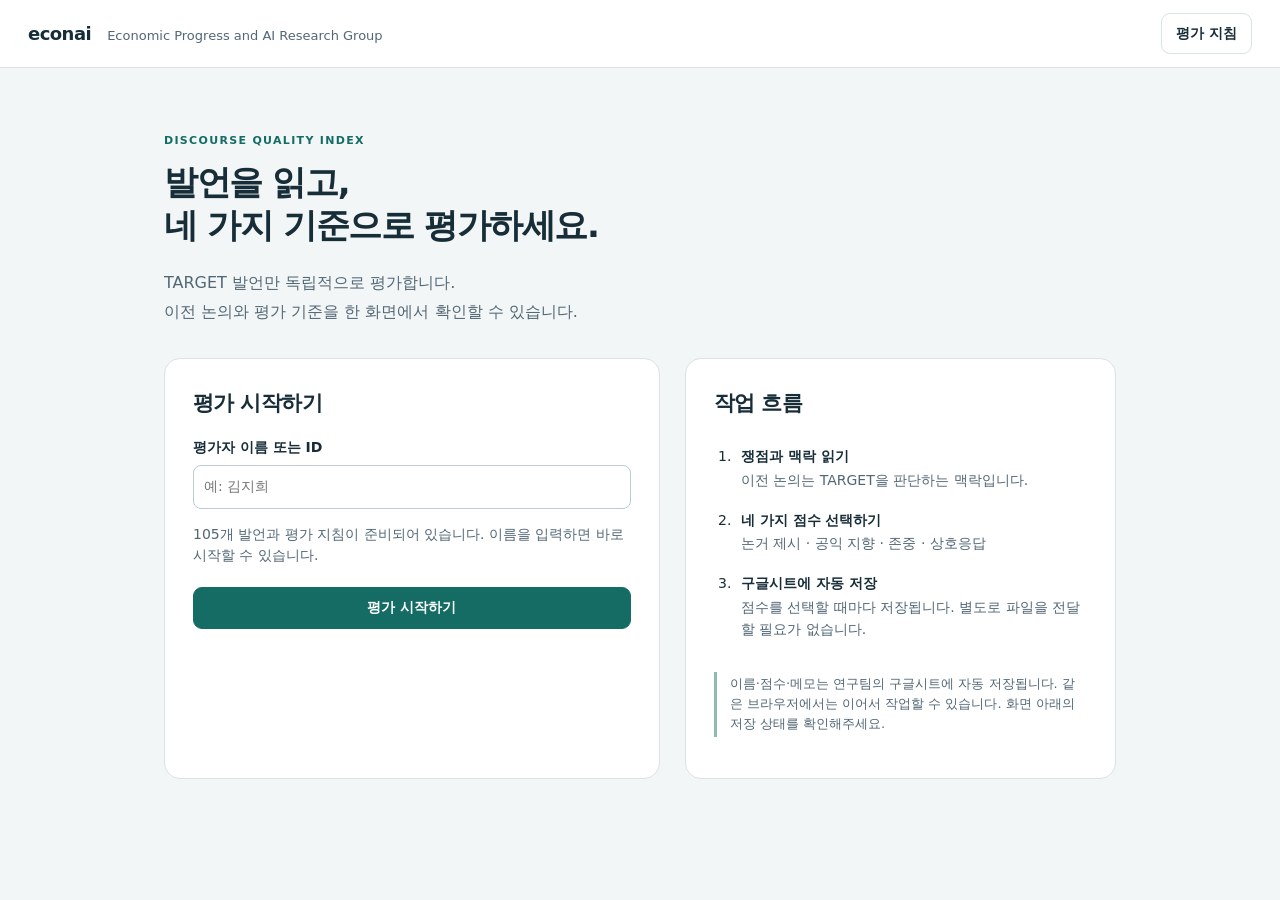
==== commit 108bf776: "Add name-only DQI annotation with Google Sheets autosave" ====
--- a/main_site/dqi-annotation/index.html
+++ b/main_site/dqi-annotation/index.html
@@ -7,13 +7,14 @@
 @media(max-width:850px){.topbar{padding:0 16px;height:auto;min-height:62px;flex-wrap:wrap;padding-top:10px;padding-bottom:10px}.brand span{display:none}.topactions{gap:6px}.topactions button{font-size:12px;padding:7px 10px}.workspace{display:block}.rail{border:0;border-bottom:1px solid var(--line);padding:16px}.rail-tools{display:grid;grid-template-columns:1fr 1fr;gap:10px}.items{max-height:125px;min-height:0;grid-template-columns:repeat(12,1fr)}.legend{margin:8px 0 0}.reading{padding:24px 18px 4px}.rubric{padding:24px 18px 110px;border-left:0;background:var(--bg)}.score-group{background:white;padding:14px;border-radius:12px;border:1px solid var(--line)}.score-group legend{float:left;width:100%;margin-bottom:10px}.choices{clear:both}.choice{font-size:13px;padding:10px}.footnav{left:0;padding:12px 16px}.footnav .tiny{display:none}.prior-list{max-height:320px}.start{margin:35px auto}.start-grid{grid-template-columns:1fr}.positions{gap:8px}.topic{font-size:22px}.target{padding:20px}.utterance{font-size:16px}}
 @media(max-width:460px){.items{grid-template-columns:repeat(8,1fr)}.footnav{align-items:flex-start;gap:6px}.footnav .buttons{gap:5px}.footnav button{font-size:12px;padding:8px 9px}.statusline{font-size:10px;max-width:105px}.positions{grid-template-columns:1fr}.target-head{align-items:flex-start}.card{padding:22px}.intro h1{font-size:30px}}
 </style></head><body>
-<header class="topbar"><div class="brand">econai<span>Economic Progress and AI Research Group</span></div><div class="topactions"><span id="identity" class="muted tiny"></span><button id="guideBtn">평가 지침</button><button id="fileBtn" hidden>파일 / 평가자</button><button id="exportBtn" class="primary" hidden>결과 다운로드</button></div></header>
-<main id="start" class="start"><div class="intro"><div class="eyebrow">Discourse Quality Index</div><h1 style="margin-top:12px">발언을 읽고,<br>네 가지 기준으로 평가하세요.</h1><p>TARGET 발언만 독립적으로 평가합니다.<br>이전 논의와 평가 기준을 한 화면에서 확인할 수 있습니다.</p></div><div class="start-grid"><section class="card"><h2>평가 시작하기</h2><label class="label" for="name">평가자 이름 또는 ID</label><input class="full" id="name" placeholder="예: 김지희" autocomplete="off" maxlength="80"><label class="upload" id="drop"><strong>Slack에서 받은 파일 열기</strong><span class="muted">for_annotators.zip 또는 annotation_sheet.xlsx</span><input id="file" type="file" accept=".zip,.xlsx" aria-label="평가 파일 선택"></label><p class="tiny muted">작성 중인 엑셀 파일도 이어서 평가할 수 있습니다.</p><button id="begin" class="primary full" disabled>파일을 선택해주세요</button><div id="startMessage" role="alert"></div><div id="resumeBox" class="resume" hidden><strong>이 브라우저에 저장된 작업이 있습니다</strong><p id="resumeInfo" class="tiny" style="margin:6px 0 12px"></p><button id="resumeBtn" class="full">이어서 평가하기</button></div></section><section class="card"><h2>작업 흐름</h2><ol class="steps"><li><strong>쟁점과 맥락 읽기</strong><span>이전 논의는 TARGET을 판단하는 맥락입니다.</span></li><li><strong>네 가지 점수 선택하기</strong><span>논거 제시 · 공익 지향 · 존중 · 상호응답</span></li><li><strong>엑셀 다운로드 후 전달하기</strong><span>원본 열과 행 순서를 유지합니다. 내려받은 파일을 채민씨에게 전달해주세요.</span></li></ol><p class="note">파일과 점수는 이 기기의 브라우저에서 처리·저장됩니다. 서버로 전송되지 않습니다. 기기를 옮기거나 브라우저 데이터를 지우기 전에는 중간 엑셀을 내려받으세요.</p></section></div></main>
-<div id="work" class="workspace" hidden><aside class="rail"><div class="rail-head"><strong>평가 진행</strong><span id="count" class="tiny"></span></div><div class="progress"><div id="bar"></div></div><div class="rail-tools"><input id="search" placeholder="번호 · ID · 쟁점 검색" aria-label="평가 항목 검색"><select id="filter" aria-label="평가 항목 필터"><option value="all">전체 항목</option><option value="todo">미완료</option><option value="flag">다시 볼 항목</option><option value="done">완료</option></select></div><nav id="items" class="items" aria-label="평가 항목"></nav><p class="legend">연두색: 네 점수 입력 완료<br>주황 점: 다시 보기 표시</p><button class="full tiny" id="nextTodo">다음 미완료 항목</button></aside><main class="reading"><div class="item-top"><div><div class="eyebrow">Annotation</div><div id="counter" class="counter"></div></div><div class="toolbar"><div class="textsize"><button class="iconbtn" id="fontBtn" aria-pressed="false">큰 글씨</button></div><button class="iconbtn" id="flagBtn" aria-pressed="false">다시 보기</button></div></div><h1 id="topic" class="topic"></h1><div class="positions"><div class="position"><small>입장 1</small><span id="p1"></span></div><div class="position"><small>입장 2</small><span id="p2"></span></div></div><section class="target"><div class="target-head"><strong class="eyebrow">TARGET · 평가 대상</strong><span id="speaker"></span></div><p id="utterance" class="utterance"></p></section><section><div class="prior-head"><h3>이전 논의 <span id="turnCount" class="tiny muted"></span></h3><button id="priorEnd" class="iconbtn">마지막 발언으로</button></div><p class="tiny muted">맥락만 참고하고, 점수는 TARGET에만 매겨주세요.</p><div id="prior" class="prior-list" tabindex="0" aria-label="이전 논의"></div></section></main><aside class="rubric"><div class="eyebrow">Your evaluation</div><h2 style="margin:7px 0 0">네 가지 평가</h2><p class="rubric-intro">입장에 대한 동의가 아니라 텍스트로 판단하세요.</p><div id="firstTurn" class="warning" hidden>토론의 첫 발언입니다. 지침에 따라 상호응답은 0점입니다. 직접 선택해주세요.</div><div id="scores"></div><label for="comment" class="label tiny">메모 <span class="muted" style="font-weight:400">선택 사항 · 엑셀 comment 열에 저장</span></label><textarea id="comment" placeholder="판단 근거나 다시 확인할 점"></textarea></aside></div>
-<footer id="foot" class="footnav" hidden><div><div id="saveStatus" class="statusline" aria-live="polite">자동 저장 대기</div><div class="tiny muted">숫자 0–3: 활성 기준 점수 · Enter: 다음 기준/발언</div></div><div class="buttons"><button id="prev">이전</button><button id="skip">건너뛰기</button><button id="next" class="primary">다음 발언 →</button></div></footer>
-<dialog id="guide"><div class="modal-head"><h2>평가 지침</h2><button data-close="guide" aria-label="평가 지침 닫기">닫기</button></div><div class="modal-body"><p>시뮬레이션된 한국어 숙의에서 나온 발언을 평가합니다. 각 항목에는 쟁점, 두 입장, 지금까지의 논의, 평가 대상(TARGET) 발언이 주어집니다.</p><ul><li><strong>TARGET 발언만 평가합니다.</strong> 이전 논의는 TARGET을 판단하기 위한 맥락으로만 사용합니다.</li><li><strong>혼자 작업합니다.</strong> 다른 평가자와 상의하지 말고, 어떤 모델의 출력이나 점수도 보지 마십시오.</li><li>입장에 동의하는지가 아니라 <strong>텍스트 자체</strong>로 평가합니다.</li><li>행은 섞여 있으며 같은 토론의 항목이 인접하지 않습니다. 각 항목을 독립적으로 판단하십시오.</li></ul><div id="guideRubric"></div><h3>저장과 전달</h3><p>점수는 선택할 때마다 이 브라우저에 저장됩니다. <strong>자동 저장은 제출이 아닙니다.</strong> 결과 다운로드에서 엑셀을 내려받아 채민씨에게 전달해주세요. 다른 기기에서는 내려받은 엑셀을 다시 열어 이어서 작업할 수 있습니다. ‘다시 보기’ 표시는 이 브라우저에만 저장됩니다.</p><button id="pdfBtn" hidden>원본 Instruction PDF 열기</button></div></dialog>
-<dialog id="exportModal"><div class="modal-head"><h2>결과 다운로드</h2><button data-close="exportModal">닫기</button></div><div class="modal-body"><div id="exportSummary"></div><p id="exportNotice"></p><div class="buttons"><button id="finalExport" class="primary">완료본 엑셀 다운로드</button><button id="partialExport">중간 엑셀 다운로드</button><button id="reviewMissing">미완료 항목 확인</button></div><p class="tiny muted" style="margin-top:20px">item_id, 원문, 열 이름, 행 순서와 서식을 유지합니다. 점수·comment·annotator 열만 채웁니다. 파일을 내려받은 뒤 채민씨에게 직접 전달해주세요.</p><p id="downloadStatus" role="status"></p></div></dialog>
+<header class="topbar"><div class="brand">econai<span>Economic Progress and AI Research Group</span></div><div class="topactions"><span id="identity" class="muted tiny"></span><button id="guideBtn">평가 지침</button><button id="fileBtn" hidden>평가자 변경</button><button id="exportBtn" class="primary" hidden>저장 현황</button></div></header>
+<main id="start" class="start"><div class="intro"><div class="eyebrow">Discourse Quality Index</div><h1 style="margin-top:12px">발언을 읽고,<br>네 가지 기준으로 평가하세요.</h1><p>TARGET 발언만 독립적으로 평가합니다.<br>이전 논의와 평가 기준을 한 화면에서 확인할 수 있습니다.</p></div><div class="start-grid"><section class="card"><h2>평가 시작하기</h2><label class="label" for="name">평가자 이름 또는 ID</label><input class="full" id="name" placeholder="예: 김지희" autocomplete="off" maxlength="80"><p class="muted" style="margin:15px 0 20px">105개 발언과 평가 지침이 준비되어 있습니다. 이름을 입력하면 바로 시작할 수 있습니다.</p><button id="begin" class="primary full" disabled>평가 자료 준비 중…</button><details hidden style="margin-top:20px"><summary class="tiny muted" style="cursor:pointer">다른 기기에서 하던 작업 이어받기</summary><label class="upload" id="drop"><strong>작성 중인 엑셀 열기</strong><span class="muted">이전에 내려받은 중간 엑셀을 선택해주세요.</span><input id="file" type="file" accept=".zip,.xlsx" aria-label="이어서 작성할 엑셀 선택"></label></details><div id="startMessage" role="alert"></div><div id="resumeBox" class="resume" hidden><strong>이 브라우저에 저장된 작업이 있습니다</strong><p id="resumeInfo" class="tiny" style="margin:6px 0 12px"></p><button id="resumeBtn" class="full">이어서 평가하기</button></div></section><section class="card"><h2>작업 흐름</h2><ol class="steps"><li><strong>쟁점과 맥락 읽기</strong><span>이전 논의는 TARGET을 판단하는 맥락입니다.</span></li><li><strong>네 가지 점수 선택하기</strong><span>논거 제시 · 공익 지향 · 존중 · 상호응답</span></li><li><strong>구글시트에 자동 저장</strong><span>점수를 선택할 때마다 저장됩니다. 별도로 파일을 전달할 필요가 없습니다.</span></li></ol><p class="note">이름·점수·메모는 연구팀의 구글시트에 자동 저장됩니다. 같은 브라우저에서는 이어서 작업할 수 있습니다. 화면 아래의 저장 상태를 확인해주세요.</p></section></div></main>
+<div id="work" class="workspace" hidden><aside class="rail"><div class="rail-head"><strong>평가 진행</strong><span id="count" class="tiny"></span></div><div class="progress"><div id="bar"></div></div><div class="rail-tools"><input id="search" placeholder="번호 · ID · 쟁점 검색" aria-label="평가 항목 검색"><select id="filter" aria-label="평가 항목 필터"><option value="all">전체 항목</option><option value="todo">미완료</option><option value="flag">다시 볼 항목</option><option value="done">완료</option></select></div><nav id="items" class="items" aria-label="평가 항목"></nav><p class="legend">연두색: 네 점수 입력 완료<br>주황 점: 다시 보기 표시</p><button class="full tiny" id="nextTodo">다음 미완료 항목</button></aside><main class="reading"><div class="item-top"><div><div class="eyebrow">Annotation</div><div id="counter" class="counter"></div></div><div class="toolbar"><div class="textsize"><button class="iconbtn" id="fontBtn" aria-pressed="false">큰 글씨</button></div><button class="iconbtn" id="flagBtn" aria-pressed="false">다시 보기</button></div></div><h1 id="topic" class="topic"></h1><div class="positions"><div class="position"><small>입장 1</small><span id="p1"></span></div><div class="position"><small>입장 2</small><span id="p2"></span></div></div><section class="target"><div class="target-head"><strong class="eyebrow">TARGET · 평가 대상</strong><span id="speaker"></span></div><p id="utterance" class="utterance"></p></section><section><div class="prior-head"><h3>이전 논의 <span id="turnCount" class="tiny muted"></span></h3><button id="priorEnd" class="iconbtn">마지막 발언으로</button></div><p class="tiny muted">맥락만 참고하고, 점수는 TARGET에만 매겨주세요.</p><div id="prior" class="prior-list" tabindex="0" aria-label="이전 논의"></div></section></main><aside class="rubric"><div class="eyebrow">Your evaluation</div><h2 style="margin:7px 0 0">네 가지 평가</h2><p class="rubric-intro">입장에 대한 동의가 아니라 텍스트로 판단하세요.</p><div id="firstTurn" class="warning" hidden>토론의 첫 발언입니다. 지침에 따라 상호응답은 0점입니다. 직접 선택해주세요.</div><div id="scores"></div><label for="comment" class="label tiny">메모 <span class="muted" style="font-weight:400">선택 사항 · 엑셀 comment 열에 저장</span></label><textarea maxlength="4000" id="comment" placeholder="판단 근거나 다시 확인할 점"></textarea></aside></div>
+<footer id="foot" class="footnav" hidden><div><div id="saveStatus" class="statusline" aria-live="polite">자동 저장 대기</div><div class="tiny muted">숫자 0–3: 활성 기준 점수 · Enter: 다음 기준/발언</div></div><div class="buttons"><button id="retrySync" hidden>저장 재시도</button><button id="prev">이전</button><button id="skip">건너뛰기</button><button id="next" class="primary">다음 발언 →</button></div></footer>
+<dialog id="guide"><div class="modal-head"><h2>평가 지침</h2><button data-close="guide" aria-label="평가 지침 닫기">닫기</button></div><div class="modal-body"><p>시뮬레이션된 한국어 숙의에서 나온 발언을 평가합니다. 각 항목에는 쟁점, 두 입장, 지금까지의 논의, 평가 대상(TARGET) 발언이 주어집니다.</p><ul><li><strong>TARGET 발언만 평가합니다.</strong> 이전 논의는 TARGET을 판단하기 위한 맥락으로만 사용합니다.</li><li><strong>혼자 작업합니다.</strong> 다른 평가자와 상의하지 말고, 어떤 모델의 출력이나 점수도 보지 마십시오.</li><li>입장에 동의하는지가 아니라 <strong>텍스트 자체</strong>로 평가합니다.</li><li>행은 섞여 있으며 같은 토론의 항목이 인접하지 않습니다. 각 항목을 독립적으로 판단하십시오.</li></ul><div id="guideRubric"></div><h3>저장과 전달</h3><p>점수·메모·다시 보기 표시는 구글시트에 자동 저장됩니다. <strong>별도의 파일 전달은 필요하지 않습니다.</strong> 같은 브라우저에서는 저장한 위치부터 이어서 평가할 수 있습니다. 저장 대기 중에는 페이지를 열어두세요.</p><button id="pdfBtn" hidden>원본 Instruction PDF 열기</button></div></dialog>
+<dialog id="exportModal"><div class="modal-head"><h2>저장 현황</h2><button data-close="exportModal">닫기</button></div><div class="modal-body"><div id="exportSummary"></div><p id="exportNotice"></p><div class="buttons"><button id="finalExport" class="primary">엑셀 백업 다운로드</button><button id="partialExport">중간 백업 다운로드</button><button id="reviewMissing">미완료 항목 확인</button></div><p class="tiny muted" style="margin-top:20px">결과는 구글시트에 자동 저장됩니다. 필요한 경우에만 엑셀 백업을 내려받으세요.</p><p id="downloadStatus" role="status"></p></div></dialog>
 <div id="toast" role="status" class="warning" style="position:fixed;bottom:85px;left:50%;transform:translateX(-50%);max-width:90%;z-index:20" hidden></div>
+<script id="bundled-data" type="application/octet-stream">[base64]/RgoEo4BgSEgRhgXVsAeIWNCVMUHEPBgb+5PxcvcSCgpxUvdzE5ByI/B8gtmFgEEXIFZYmFiXmlWTmpTIwHLQKOPfRfKZr9tSTrJq3go2diHMXOijUNzCwMLQ2S0xOSTY2t7B2zkksTUm1TrQ0MjFJTkrVTTUwM9E1MTBI0bU0SLHUTbRItDAxSzE1NjNKYwAAUEsHCLc/[base64]/f1nPt99/6/9/[base64]/[base64]/IbekyriIKvI1kdSoTv3ioe3tHO61wa6sNv9eQiwtuVB/0NvoeHSAy7Rx+PzLQPd1av4308aFb02/NDnB+8PviKJ/xth+aBX4rv5hP44fKu32sF173NZw/0M2geVV+wxCIzyRMW8t6rnh3fzvQ5qg75mN6JbEoN9O6EEPUpi7+VkBFI/mIIAkrECuHZOm3HVx+xf/bVWx4Memmcx7Sh0/lR5ZBjuHTF+xA3Vnj/Xkddn/[base64]/aGSybv8/WzIBbuS925rzxzacqDPyM3FrlmIIN/zN2Aua5Qp3RaIfmV4zbYtKwhr/cK4wVpJXwFMjnXfYyaZAmkIQy8/O6UMxrgBx2B728mzm0L+7v5QTrAtUoCoWHBw47t5fMCNEoCtv1oBlF2RufkyxSrWZZyRCWP6u+9mCAYusipmUO1IleUkxMkrs1+0DOdBKRgSeCG59txo/WI6GZNiUIeTjtxdFobw3Ind/WtPdqtD1lQ2wNUe9R5zbHvJS/EVhsm5rQ0u1xfyLvnGBM221avP4N90xxXpjzDmuj/UXCbW/eiuqLvZ8PWgACBWx8OpsAHEqW0vQQWsZpRGTj2q7k6K6rdbxAXL3cV70d56FReIeWFEUsK9mTX35a2Im01mE0TGZQ5B+neAN+sTzBngYqmFCm3dgnaT6YUK1MmDb56z3THBYSwBv6lAjSu8B67SespuGU40IAvv4Lr56Z45b4Ipi+2aMPkHxVLl5wfrY+Kf/[base64]/aYg5JL0ITm9CeTAaoweygwkARlWcloJIJ8fC+gIJM1ji7H1V9mUrhtwcRHE1fWTqEEVLptcg/QY9PhLo7ZMBpEmhVVcvOhGwN0FvWhBRuayp3b1JGXGi7ZD0Cv4YKC0cXJRDYYoZCIy0hm4Dblr0gM9uNa9iWh5lOYulypVzZv2+WMHnz82ObHOEU2+u52V7i6UQG/xGyb1seoyK5SByIKid5dC91MrW7MKzrI2THzuw+NuYDsefAysZauzJ7Kq6x8DMilrYMCIi3jF942dWGnUpKbo4Dgg81XUVi/jpbJtrvhEReGWFyoe3qF46F7WbOOuU9kjDSkV7vatcpwpZcy1eSt+voGGTaAfX1UZlKlgsncI2tOSmil0PDi/fzX+CP8XMy7RFjyNeJxTO5adbwzHrMKCpbN3OAh/hSvpFVeZq0RM7ATftzTT9Uh2lFYFuxOpvHaYtbxVh4cQ4Mltxi0OeNTWDZLWK4VJhlkudYaWA/0dVR/fX4DNWja68rVvXma64I1rKSmrhO68bZLl14mwtcwwo1JSks/+0wRUNx/a25AyYgcMzq6mrX6jlJ+4cL1j0Le6/OMj+Y+CAvVEUje83v0aT/kluCrQ8+9rVs0rzymNwnLGHbiYxUOP/hl+EpC/b7Ofch5nLkpYVCDQvcOy1wPmVQDykNFNoa2vVZ2NZ7oDrX4e6DW01kynGtSEZQG2l7jM3XNaAskQm7KJIo9KzB68VDaerQvgxkPpZquG0uglDDgB+cZ3OEDUKbGulASG75hum4U/e79FPqniBsQi5LMiUV1Eftm/uiai69e2UAfBsROi8bX8A54RT4vYLuqQ4emlfhmsH41m5v5NiitakcZG4ZNK+8KZy95G88urxJeOOzZi6x42Q05BPJsT/NFzAj8o/vUzQ1Q2RP60pjyLioye2ZJ1Z1nRp9qaBUmq9luP9BHk94odTJKz7YyUVO9UFtPRkvYt04smkWbt+iv2AKouJ8uG0a5LpHAeevmTVLmXMW6B+7fUJ5utT2+/[base64]/CRZML64yBS5LH5vyR2vzPFrpFhM0dFhNlShLr6pY6Ft9g3Ye1Qcu03djQtGrgGC7yrSBcyYh8ym7ui26+sof9mkimhK967me+XxRts4/CgWdkW2tzxrYltAaZ0sskW9s5mykpGrTRUtco7AjYJUFJ3gBt1bV2FCUUZDJc1O31dAlhJaGRXCekJHqEL2IPgLelyjzpSgJclbZqPxt9o+yDjhG9SPGBK3SOSpWkCexjBJRcMHNh1KzrQqaDk2uAWfPzxJjCNW4CEvK1varQFfu07E/tbBOurD+HYaR9LH+eaIyxFU5NepyqdJu0QCZQkChmfKmHOaZSwxtubQjIQooi6XTbtdhTdZFM5iV430oIPGuLaZsu8CHHJetTkb3b4HhWCCLFbFNEBjEw9e2MSGFKt9S+CqgkVVHGCFMzPY4cRNKVIYqgzWu9P4ABVitCEHmBRdKa3MeJ/nHFcrKeM2DMjUeuIn2wq2Jje12zOH02064zOq8vfH/NasiMUjwzQe7LUv9uMsYJOMa2O+5BHN6NU7uqOH3SURW6P6cKGZigYUGrosxEkWuMps0qNZQxT7xSs8h9a5N0R0Ydp0lMpQCU1ELPpFPy46JJ4rEI36gouDa/xUq1KJt1cxHZwiUK/adImvc2aFfcHAv8kAilr1+CmpMnozGlvmYf7AAO/b6Rx5PIYqGPKaw8zaiFMaOP/lLNX9/toMjZ2ornGS4feCd0iDiLyi9+4ALwzYTxVH23ylZCOX18gEoId/nFt8NsYP6lV12IKX5D/5OFCEqQBwfrlAupyfQuJUY2JaI7p9m0HKmWJNj/ulf4loW+sDu5uCoyGX5eu1MJTef2ScR1ryxsi6beabL/pCmooEPV4hRTrpbRv7zDRP/JYKwOseKY+Nmukym1N4c9jNuFTh2qIZJWfmxEiTzXfZskK5WoVNyNSioOfqe6zu9ocBT7X6+Z1eN2xwJeEHOr4vb7uW5CjyBK68RRUw1mC71ZqV15v7XNKUsWq6BJ5p0qqG5uM5/2mcolFFhc/U02q0cO+z4MxQGH+pQ4buQLD4jBY9bzn9oSZDNZ2j9L2IpCkZnVm6G/1YYZZCCU9fTjOmXoaZc6mgKU45yn3GRpdLKeAfFgkNeB4Pshim6kMtsxsQD3Xg6p0HPgMzoNzTdUNzuZ70BDmLc68oNc0SmQoiwIhnEZCTh7/fmRdrf1OGHKKPTrCIvpvEepEIW+xd4WCp5Cd6tkSWhXJKNHggQKX3Bs1ngaJQesgFoihGlLIy6gFLQRhhWTepmG6UdI3J22Cr7LK37YdLwj6azcNd3+QJqES7mrNursBDcW4vmhsCS77UPqrFj5BmDcy6S/S5bHKUbKh6Vx0nRSQiQoA2+7lB+uXm4iCR9WQSSGhnA0IRYIQ6PTyorevoXki6SF8C2qYLwc5R2UsK5Fi/r9AhEtDhfcOxvnv13ZMJ9ha3xGRlbYrpzJhHSm+cDtnScKLEnLWOWBjHCMB9Y1p0jx9R7ZnJwGaSh1SDdEG00JDb/WyxqypdQbmeVW2VRCq490gargWOo85aYTEAW5RxWwaalJo9Kc2wbGzuSm+99bv+gKbgQSK5/[base64]/rFIpJe+VLa8vBRbkW/FLqP9RqRdaDBAf8kJ1c0+1vrS3fyxL+NUi/lVDBBm93a9Z0LvgBz2pnE3fErSpLckUtKduYKshwwu2PhfiW5JA34C8Wkb3ssWhW9nfOzuaIEZw1S5gFAK3EL1TH0LOl4s+DNh2PUuMrBFW/GTQxsYejYDs5Dg1g2H/TYNtMKJL4WpbXyLG4OZNgJV2GEPiMZUXi5Mgea4yCKUBHdcs0vTqfa2gIF7CsAnKou7Ix/n9zXeMj7Zd1QQHLvvKiE7mI/U3HgzgUJdqbUSO6XKPIyi6TbHzdyCfTyMBvUPhYTlE47x9rMDkKjgZ1Q4DQO9gLSnFc3dgDRFXotO+oZh54fpD0TteMaMpszvLeyQf+bzDZZgwPVFexn1QLRo4Xvdu/vfsLPTH6j4sg/YzuWC7jyhDW9Li3nCtiAQ3o7G+f6pzabC/[base64]/3fJBaKt+tUmj9aNQJ5vesSpwDp/RSIdmIjNVkqXW0bXH9bYRdThR3prcxt/HbnCJ8ZEEWOKVDUoe10KsVjrq1SuH1rrBCbrTKMldfzssioI28d1DuXSZ8yDbTxgiLPL5o90X3UgYb5h0DLedRuWody4UpldcFxtcwGeC419u883lJJncCRNZiX6k+U0m/R8iccps5sHnhCRFGGJN6y0pRyRzxRVrulg4OQgZii/iOYnrc8ZZabuny0g+o244fJbhdd+dHPep7aZPriOx2b1BaxKdKkW8oLZt017KYQrooeG/dUxLwNnt10TQ+lQu1jLKrMsnkiWd0KX37CHEhYbJDjGIo/SOJ6LDJojSh6cU1T2Q5+YuReZQNFmns0ixKAhnKHgKL2tHSHEErgtQkONaz02rYvHeVn4/qWApS5w6HbUS2NPatut//DA992tEICTScWuN6i2xw/Ld1omvaMAW/pXk6pjn+M+jFxowbx/Xdcq2RnNR2pmfBbDNeUkUla+tsLH6ZKfBpmMk7dWqpXMPpMPXPHELyZgoCX+GHpaseZHhCeFO9szGs1lFkOo9DDCvG1JY2uNgI7RgwOz4+fd/IJb7bPmd4n/9jL6mnEl5jRDE8jZqZBXJU4eQ5syVHAbKZ3uhrVFe6LppP0IKzLuXYcY2S+eOX3sKQSPu3I8wQuwFy6tqMznKX5xlegs9XPasoL4YML7yECnvMO0doEXZwLaBqUr+6ouYfuyqC2meJ7j1u4aWPWoXe+d4tvZwVXOvTW3KbmkM71xC+0snm9YqPSMVwQqQiPY9CTw/dKpC+MQar8FJSQ8hYqCtrA131URiSF91IRPAKa39xm4iLR2q12+QIf1Lq7flXC9M3UwLqvHve0W+qdmFOq4zqZ2LvrctMP630gpMVVFMwJioVsKXLPM0hlHWNfIktr1Ifw5er9GiZluClhCuXS/aD7SgeORKf7r67r4znZZgLxJ1594ry6ZD2AvMJfUznJcaT+aYHS14n2hU8raQosRkhf2kF7y7NK7xt9Sqh9p6s2jBxcnACqmpM9X2WZOBqa93uSvPA3WWDhdD01y9cmub4qeliQt8L1VGuWizIWE1bLEgIoLjTyc2maV807h64O/Tc5SpHZ1P6U/ALzcnbV3QeU+eWuCAmrIARY50OYsI6LQ7xJdu/nUR0OEkK/whfsvWCo2C5SzHzUK+mq8NLnvUC0ym7PmemMT1J9+qiRayq8K9CepQ6nFOh+Mn380b5yEc6bvRYFL8qnry1Z6WtqJ14vaF1uTqCIpY2Va5nZ+2zLRLxbrhGzbC1/yPe51rZDRnOcYsKIyJFU6KmsZtwjBephy4vg7O4hsL8w5v3qhludmoatWow3Dza0qPUq+FYdvCwzWwAZKq/pXwtqh/YxX8TbfMV5xugbgqIhvih/qAginha2X2rwbpbtL0pMrCB1DxhOu/DksTBMOyHDt5QtoOZVC2X7jZoOPnGWq4lKkXsp9D5PMYGDsqoTaRu01q/9xvXDAQnd994d6Oq9izzO9dO4YDIaNbejvqi5ujjh4A76QauOrqoT48T38ZyUQq+2EDp/ORSqWGM6D5j5ghT7QznjVnFw/DJioWBhRp1EPJ0nlzLV/8nhDtd7IxfhacVjHqUJoSnGxwe+azZ8N7xzQ/YlycevVUwcaiKuv1ahVgXGUOA3F5U3+1rWmLs8/3mhcHrI9Yq67IwmQ7RKm1Y4COUxAUcEpI37Wituaqw9yMu0gKHIpzteEJWwsVb4j3N7gO+Mi9oy+rvCmGzRo/gZR5coMDXKAncCsTKwi3KfuI2zR1rITCY/wSr0fbqyOAHib7id+a+lKwJ1/bCVKflrkwJ4Ze7LGsUssxL3R1wZWRaIXcmVfomjtPrrBH3aDcLH/r0yRb6uyqjJfS+GaR2vBt0d/[base64]/tmpbFxnp7l1pYmMFZjW6TchvuJ2qbiuIGu1VYFhxCLcFnRRr2G8DKPy4pORdV6jpHLB96XK9G+tNeNO216lpbw5a16Cm/wWvR/vvI86AOOYRMJNYS4XG8TZybPzCjGjAcRLEi5+gSMkFVlGXLH5gmPujmpO3Pza9CI7/vbvccqK2rurKR9/02oO6QmeStka3IjX/DTt9Slu9Hq4QWemtutHyi2rBc3C7Ky4GrzAhDfmizW/osq1aqBmS/Er1epbPk3R8htPf5wtYACTIH/Wi7iqyuTMu9ziPZcx81wr3zct/fRn0o+b97yHDPzUK1am899yGcmbrey38C8Nw4iMFSduhfIEz6QQP26WjDaMx0v+IUQ16P8pRjPPokE1kiaAnyuO8tDZDSWH/MnHwb5rYTYpHhEBAWpvxYN/5j/PK1ZyRZNkxbCX47/gIGtb9xckPt5wLcwhsSMCPXtvQ+BCzp73+r7x2QCd1jM0lLmNYwBL8BZNBaCR0ZcYyKa5Y8gAwUeZlcm9ahs+qtzOT9OxEY1iaizSpeHjxSV1fq2xlJ01ox1fyn4FI9/ycRe/rVtypfcyTd2zh4Sq4rRGn49D999SdlnqTXqXSsY8ubd3nv+3mcuSP/ubHn1N5+ElkZWZDlRz3bhpKt3n72MmHRNoXQLIpnakosvv+ft8djwvW1oa4YTPryaJjLCukCAY4FK0aigQECI01GmGf+Oo6zWLp9tAGGmXW7SNxOtrrbhtYp+Jk92wZTnV2w2Ql2S5R4Jkm4RVbs/fHJEpqmVUmtYodwaQUlwAZdu9Insw1CxALpN7T0WtRDvl6EYrWbXyrfksUrE6mevex0MF7/gGPbu3QV0rVWoMNwGlQT6vN7nfPc+ppqjL3Yza7ScMqWTeCz45QI/2U5S1GfGtWn2WGm/z34bb70YPN62iKnRRDc5yWCQLzp8MB4Z91wj0fvGJ6f/tH+f+a3VN7i4cxDPPqr70/Qbdos3i6+W0PiIfP0Y1tpefaUxQ2gpv61ZPDqDpq73YJEWTbMf1Ree86WEMC7B6mraChuPS/YTa6hm0oMCapWibZC1ppAXZ66JMrwmEHvkGcGYPm376JAGZqXDbr5YXemnC4vBWrsYrE4BpeVhMKavjXQTfeXSRTwJ2g2UdYVboBT08qQbKnb4HncMRVdvhG0Nf9GRhVXfJtYPxlwBYn49XJ144OWxbBVAS26tFyUXWTNR5S+VFan2cXROsLXCnwFS3wKa536/t+3rZW2H4ib1cgS/Xzrrui6uhxOhuAdGN16Napk/H7PTl8l0Xjiv8kVjoFnPKi88+gXZE3b2D/rzOXXXq7GkBLnnlgjSqTwUzL9t7RSNTeu92oJhC41Pr1snjOhuKvkpMlY8nhZZsWXveDT2XKi+0UP8fvs+cfewqOozMimLUOVB8/qCrYpoW3o+muiEL48UC25DiBkePVe729WSE0bRN33z0apyhiRFNOIi4elitIYHiSV2U0+8eUyzjP9L9u6rb+/GFmf1Ld6nVJNTDfJYc9C8W7THnYSSX8XcLz5P65QeE6DLLK1qpoKV1LfOTq+EZSnHHC/WqArJYXArKlIlI8Q7SD0qfFK6Ax2EhKuhvlIXsm5JDn+0W7FXES0vWJ4v5V1UzaOZw6ymK1e2m8sTXiZX+wiiAUkNf7UaVeXkD504rsN6BeWmCgyKq+Zzlveiv0Re0WdmGcxcfpMlnsVwlAv+uUKhJObY77bSmhtgSxP7ZBZj24mIvtpLXLIyNM0sreDV4z52NEkszq/vxAkJpD1CFZdq9DUf2LZ8E5bwmDZMWQO/ceGxadhHX73oqUdfOzveSOnZxz/JqY9zCrP15RF+iSEfY4QrHB0vPmqQzhvDnMepm1FIbN+WKY/KQyo2+LBpq8rsg7toUxZmM2yo8EbGHDG8LdPJ4VHxukcUfSgaFsMzvex01quoS5ujhBwPEVemPbML7bN03HYV40Dy8Lkb9LM4fVm0OmEiT4Q8zD1qV5Ce4yBlWNNZ0obY1X/G5kuSas/MGd/[base64]/[base64]/2eNDML3lNKgzy3Ef0C/VosA+rV54mIlx4/rjtrhbLg0pqztaZWVXCAbekQ3RvcC0hr1ykNGSn6I1ZI9suVNeRo244S6j1Y0uGYVpbSl0rXC2md3wbaUXe9Ue96zsEzs5uXJqEOOtS4700jpmKiUvN73lx1/cy30UcglH/upLBrcuKGlzE/LRjPDCHe6ptQ0uRWIBKtDAO9dOLfCIT7N2yha5tSW/WWGOS9LzxNzGDst37t6KEtp45NZS1cWO27ob7/QxAwXNClMN5ZqrxPJjpbw6tQbjbO6MUoMHku3etvvrN1dxPdSPpOweyPHMKIlKYrbWX6g4dFz0+TzkVf9UcEsoMUhom5hU6ho+qjxMfy9N41v1uImOF/q9hpaKmhquMhx48Th0C/WGE0ntWkrjFYG7kS8y+qz29MC2gYoMUjr1ZjPerVPujEL7dfuOlLGYMxZBzSGlu/Qg2p2LBaY5QjMxES7q8WLDqt77yMYG1t24ihtaGbxzZgramJTuTN4LY/yNALjcGAPEk4c5GDulCGdSC+ObpHcT8XOiyBeiXp0U1bSJqH03uYBGaG8WZsHuE/5ZT90kGu9sB6BRMvGuBh86rT6tPQI+s4Fj7BjUheiEkPIoy5K28+N/cGyUt3u99rU9TgDI0MnfwCHlV1HWdCk6K42IdqlSOgHFl1oqgo3Sdbdz8W3rAKbgm94ifX/[base64]/EXYi1mPM5UpgRdN16zyDfTf1ZDDSd0bFuwjK+q1HRMTvQTfWBy2iGE8pgniY9dmtRbgGrncGAKTO/mrJslmyNcQ8WPGg4ihR4lwpXe1ZgsaaBj0tGy+Am+At875P1NnVk+dpan89zpJXIS1l1W91HZZvCZevCxEupgwd2tZ/44pc/Jr4cpcLWJqleMXqa6Tj51hgtqOZbdvCQ/HbTV1IYaenkl16Rum+E5XC+6l5FJnXOePnWClkmLipCLOz0OxfFebPqhhA/XQmwImrvXDRmzKrruDB0jYjMCy9efv2T/9pLICPR0BIB1vQgQTPHmDr+ilUrAWV3qwbthkA4y5D+2xdYHebv1Hv3FRpZum7FVF9DARlP+vutP1AU81+iRVB8X9nggzzTjrMMoigw7fSdXtdcZIxsYbVfj6kVF6t/[base64]/ds8nnuEkZ4/rlgwZGaWwlHhZV0tIBr+s/IpRqkrJ8LVvoRMfB5y47uAfVBKNPHao0YsPbX+LZT6rNDdSqutW59h/v+q5taREf14E376XpjYPFR0lw8prozvPaVS0ehwSP4fqF4W+E377Qcq0ubxSHNSLxu3pWuJKFRZvgLZESm15vcvlUjRTVvf2dNENKliyAfCVKHflxOcv+mg+Xfpxnuw2NMIwcTYYoV7oCPM82F+mHmCA5rMYzLMXsrCBCopX1I/EjCA47CEIMJegZ3yWmqQ76cUxp+7R0yz7bGYDmOTMM/owbeDSfPki4bp6LMmNjEAh94l5vtB84cfPwJor2bpU1UkZuqKY9Ikxoqxqpbz171PtpuQ+oMPGSPoI68YyB9DaHR3YAoOfFBQTW2ATDLXONPYE5RJD2uKmYem7lte4X4iUvNmNOmJnNCy89iYZG9yqpDKzBypavNaNhN9/0YvxXRNZ5DZtYMCK5Sf9kv1794c19wXFhxgbmRefVeLRdpbYGqBt6vV/kJ8ea9tywQ8tcgm6bjPkfWGug2ryJhctF7VqAp3WnUhs8dtkyzffrOBPoF6hma7CM0n1+Lz1QT4avF2KdukiMFli3GpwaN91/SILJnoZcZ6rfBbpqK+mYiwxkgioSRV+0BU7ZJDjm8VZTLr9atzni+2VAem4gBfu1oQ6huSR6xV1iXQaBQ8PCjrn+30j3wSLEMBag8bLVR88te75mDVArVIypVXQlyO/jC3JNzDeRhkC9WybcFWqE23DRLFOTRMpvnGxUMRFVYSCfktXmifnaRwhBkkUDMkyrcOiP0vD8tHLTp90wns37uYaI07NjfTIlou6oHszjfSBLx06MFHCbZUy97ilsxH2sKeKGhTyAmEPsfTNVCanEfbQpPZeLsoEwh7mvWJwi5ozf9VEtz/[base64]/mplB1x8mLGu2qfHcM3Kg3bQM+SlEsfqq/HGQ4DPlzkd3zrFJggd8NE712z4E2jiafPJy4tquF6FfAEHDnLai31vGkVPcApLSMRreSscpyi9X+bef26j40Wv70X1AUSwNV+1xk+1vXq8OUg4TMGskc7gU7VDd/Ey+6KUc4uj868zZQloCeH0BDzw9geoKq/[base64]/txmOSPCMuGwMsXEnkHrxrOpjMsJot6ErZl0EjhhKYXLchGUzgol/heYeeqSw8zxmhk5RlgX8LnnyKq5HyToXSifq9WtvUcLvaokzmkSD8czm9HEKNyeq54IrC++Y1zS/8S0HY8Xp6shPxo5ZpzY38fEz8KvafMtCXIvSQ9/QmYLTaJA/bfLwzQqw6xMlEoaQll+ztmkq35qmR5xr3wgR/hbRhV4fHge8dYrUTlbyZz+bksjttMm0RZ15V40CsVbXQ73cGLrh+5Zz6tsJ1rIW1fFr9Ly+lwRzhJlwpyKUYsk76O8Jcj7/nXT4OQ4e3c/f4yHp7N1U5OeS2jcRbHEZRNdXuWS4OzuTGTDZJ+Kb9hAmJ9SxvLnWhBTG7IJ+cZczZ3l1KI4uDg9/[base64]/IurEcSXAKoi476FUnWwubuPzn+0uv06OVHYFS9N+HDn/YOjnX366s0lv8MPNLnww5WVo41ZGt8jRP1a48Zb4YMW4W8Q3sMtvNdHs8IHQ59rJyEf9+NQtPdb08Rf8oCFXc39B4rTG699eh5J4hqJ6+arxcQ2d21CC9crzfnNi+o1CglVXy1r3CzD3Ph2DgPNImq/nhb33mLV2SyjHJxlnnmGCKHKi59sWK/bcXwwO7hjQJrv8UJLTwb9prmWQBMbHatSbGLk53YvBtd+QcdktDzo4UDRTTKPOgbJWzaW8g+I5J6Kbk/hUZfTUA+itjFXsTAbCY5Oo9m9qGoS3XjpW1NuXXbAhKU/tZOCB4v9/Irpi0Rfc8/zdzNZbptD7VnpaeqDosJZyDEtzwrG9I/Wkh7YWfBeqG5bnr/[base64]/[base64]/xgrkB4FO8YB4A+BQvmBcAPsULhgLA0B/jcjwyiqYmloZicHeAzjFSbhiEA8YNg/EAoBAgBwwIg0ERAyyOGD1TO2cnAPiESDVnRxdjZ2VDx++1XFic6oZGTgBONSzOH3UACNfJyJ9u+OY6T+qcjkG7IJoDsTjlLU2cADrfGdQ789yZrfYndwGcWje1ERe/EQjgOvMA958Q/aBV0sbUFkH38RZzux81CFoBkBN+lM0BJ10rD4CdwQ77BTAZ4Hco0D9D0QEDvpNylhnuP029f0cbN/DPUIFcZ6ABf0Uc6F8SBwFw/7GnuSF/izjwOcQBz0AD/wKa8lna5AHckJ/lhZvnb1HDfQ41oDPQuP/rXYVQWDx/7KpfiYWCkc13ss6BBwT/Dofnb8nqudAgZ6iC/ooq2e9geH9n7bv0A3j+KKc8v5LTE/54zpNQ7jNwfiUEP/F3LjSeM9B+Je9/4o/nh774TsZP/P1KHE75g5xDEe8ZOH9LSM+FBj0D7VcT8M/8cf/g74/yyfNLSTjhj/ccis6oP55fyfnP/J0DDXRGX32///f4g/7gD/bH+fdLSD8rFx3uE0DAHyfIj9N3RAjrJgrQQQC6jnjM0gnByfFfJRdbI1NHSztzAKeEpZOxkNAZ7Ly/ksOfeoWX65xeOaMoeX+lA/6NauIBfKflbNfw/i0tznuOFged0Zu8v5rA4t9fwkIA+u1x3j8oct6/ZfPOZZP3hM6zbP6tmcd7jnkAndHDvL/SB38wVt+xn+XxV/PtZ2rOmydn9Djvr6T730gEFPCdlrNdBf2l2vyhDKDnCeoZZQ79WwN5LrQzyhz6K7H/oQx4Yb+z9mPyQv/ot0B/qTZP+DtP1s8oc+ivhOBn/s6DdkaZQ381c/7M3w+t9J2Mn/j7pbI74Y/nHIrOKHPo3xLS86CBzyhz6K8m4J/54/3B3x/lE/ZLSTjh7xxXHXxGkcL+llo+F9oZzQf9pYv3R/6+86EKgP1JI/8S0h+M1Y+pcyJhJwNxQu/fN1aQvzXqkHNUEyLo+hElnQQkJ67/ic99Yq5PzNyJHThRuCea7qSTzhL1K5H+mSieU1Ig0J/1LuRvWQHIOVZAB3jC81nq/pYigJzj1SEiacgffTLI3zLMEPBvPHP/gedfKRYJuLGLLSIER8iGIUIkmEztmL9D/I06yB8sNOxUsev8wHVC+0lv/3Hwuc8b7h/j/CPePYksTyK6k+AJ8FOoAfjJMQf85MYCfnL6ThycE6/ixPCe2DjATxYB8JP+BPykbQA/z83fGP9TV/5IXqg7miKcGsSscjoeSdifUhL/whAeP6YKhzt/7+NT8/AbQCVTd2d5U4/jTMfvlYDvJJwdiz9Jibihs6EN3BzrR77kJK+CxSlh6uSM+HUSMh1/fUDWzgwO+O2x05of90xNAAgSTY/TPT/T+ptY3LA0dTN1VHY0NTNFEHeSBfwB6k+3sI7VjL2NoQdC1H58/uAU+G8Sd4ajM7Pp377BDwaffX9fMpIfFxmIIeGlBCQVAQ15bwmplAX5HPE0jF8jvt75VYYXct+f7sowR+UkPRGtQX22IdJy0X1zUqtbRApVstfqDfsjDdEZIzkmfLk7/[base64]/Y/BDOYlQXkv1YsjMSg4mjW1qASuqSPg5YUx+WAs+KtMdo4av9IMVtxAHU5y/yh+ENGSB5m1kdZkjHGZVrKOZLHBqvx/akRkCUVggTjIYX7xeKeGZH+9yF5tDtrZlEL8PxUyr2mGKdJMMhlqhaobg+vvzS2hl+jTGqbcEjD0Sv9tUH38E7t8/DX0vbpbLNxhKxaBOuKNa+O4st8Immab/hfOad/ef9i/x57kr/3r55yvVUjF3btPquzDd4bSzeK+yIOGDs9dp0L6NCKWHKSYWgXrZ/wYhCu670J2ZWs7aaceaJd7ANB1CfAxi9t9LoNKWwNt+MYXV/dXudZyXPlT22tVE8fT4wozQZy0V7YQVfybbMMbOwPQoqOeE0f0vYeJSSkT7p5k2KKt0uGnGKgYsLeRHdcoSaV3F9zWBb2aHHd1VPmW8vO6NWGnMn1Z5SUVBy9WgrBDCbZltqXfT6Crm3DX7AG9/omNzWVw0WdOdfKHbctVRJMrvO7KmIyD+70i8GWMR/QhNGSaOTT4L20Ezuno/5k1Y/z6widYOxoae8Md/yRb5cytLW08QAwcXz/kghATQIgDXe2sDQGKJnCZZl/tEGoA1NnY4vTL2/8qNQ0tTS3cEYoa64fv5UMbREoRL//Y/0BTU3iB6xjUOxqpraWYnAbEyxOWYSysjQWtTNH4EM8LG5oL/MDFi+Q51j3mNreAACPwWqd1HMDebGOx9jc6eeE3Xn8IQC4GDl//3lcCf5BnKKhs6OlO0CHg4sLAfn7v+OnuQDsf6xBeE9Slo5OzuIWho7H1CkYnlwDebl/wBL7ngcHAY8tDJQLBmCHAsHH6W9ZCXW4tKyEoqE9gFPWBKG8LZ09sDjV4Rp2lseCCYCd5tZ/GgUA7MSp07Q0cbZAGBMozw/K/jn+ew5E/x6vRtkhxuTYG/5NeE5rjg2X2W8GDmHbOc3/Kf+U/9QiLgo+dks5j3XY8YLtd58NcQd2EugcNwDATnJVZzyyv/pNpf8Ajwyh3/8iM8epnjMu2VtR3EYuDJQ6/mdDeADyCKTXjBrxgetH1qaPHT98kCmunsNBtZqID7PBufmVoN1sguLKtrhTY6byN+Mwo3vyR6Yb3R7GxJHw2cxwNkKq2ErmyV6tNb4F68+5l4bYMstv918q839zBX1aN6PNCvfGUrHuxzBB+x5Jxlok8zm2zPPYAP41NkDHGbmznk8HwvO5XLPAunWfKoDo/[base64]/L6goC3DdTQFrGq5mhrkKXBZSDjeqKBAW/jCnB3BnzvqTwH/f6tfwMPzk1sAOc5qQhER8F91C34M63+KX/CP9fwvFwhY8nxNfJIePG4A+KGrflLFQK4zuYR/q754f4oobXtFcZsAGKg9tY8nLnLfDrV/0GZC0vntRZxrYW45/8Gn1xYmRMgobkOtrEgvoaGa7ipXJS6T7lAT8naG6WNfjQl/Wv+K8iHxnFMnMZhlsMimT47DRr1rICUtsnLjOpyVw+d1nBz7i6vrV/Ha2N7okRcTdxRqoCvkxZfHKM7SppRX8gcy8CyXvy/Km0r281Q0YyUxH4l0OcIgL9NMa57mujE1PvbSbQ9JodfM+jxVdybrcqrVzhgaCBjCAebh/r6r5vQwAWKdBwjy1/[base64]/Hisiktk3BcZOS/kTZhJHV158UMHiNOFh3yeS8gZPMr4rsHCiH5RdYfbuwWWm7dF5HnRtN/ctoUU0KoKT298NDsZPwUE1KSY1d1dTcxcbQ8ZYbQsHdgts7eQKhx+r2lrSqqMQtN8TTIO7vFf8mYgRCIODTkBHEA/o9ZEQMPNdpzHh22ey/ZBq4IFAoCAoE/W4afqr5l6YBfNYyIKY5BOF0AWEQRMgIhHED/5pxON209bNx+DFcZ6wDiOt7JpYL8NvU+D9R0+e7jD8U0bGmAgN+zNA/6Km/mPn6z/AZ/2qaCfgTM4L35KNQgBji22kNpCJYDw661B7e4CxYfn0FVmaVwBj63DAyCs3tS0ldGvKTT92PzMWq4QJBDxlByHzv8c1Qk4bWGogP1Dldku6VsA+BLHaYyD/FKnAKNJZ+y7xzqw1iER38mGtfyl5Bu4+sgb5LQoLfzIdUuc0ioo9ACcxhH39HPnvNkXlgpGmh7YKTq37Taut9FXeaNMpty9dfrX1N3UUEF0dtRMaQPeoqDxjI1HRCPBe4dFClh9zvDyknwld1myI70bhvkRkqy2d8Kc9ekT5EIopRrz+vc6B/caS5f9KqGt38WI0i2Cg9+o/vX8K44bfkQSWGtX9oq8VPq7QtAuaax8bOC9DBTvCndseQJNWStL8nHVBOnIi8SEBqhMbDlzwwxKx7qAV6rralN3iz8Yjs/WtnBxk0rY5MtETLoTxKthIs0BW26R7XYqWgyIs629rG1vMKlc/UWcUusSUO+XIubWTLSStSMVZKDtb18VtHHn6+MS0Lv00BA53H4l8NgGA/xwz3OmzFgdgoK4VGlADA6jNPfYMdwLYfDhN/67rtBY43/epQtL56buKX2Pk7yfHyMQGDSPpD14h58+pysWvjlOpzb05dkkTnkezkTMtizHTr1N/THd94RDWR1xTeNBWZ2oQ+ZGzgGcBOAqljiAq/EdC/JmBu8BSJeS5erOViNZ7uoxsG8v6bLS7s7njcjBxr9sW7TQz8Whcj51OxlpbHpq6+WNWcM5DqaOP0jH5AI/[base64]/5m6/3U/6vyzmGslJe4k3JKtiMd0jMW/xpLlHvgIzM3UknhL3Bi/4+vMT6vrX5iuj3YTS7cxjI1ExD9ZqoqfWztzYv7nndjdFngzL2OTAtftl5OiN+Y3kPNVXLS/XPXnZuD/W+LRUCgn0wOCPQ9GPkbOUrgb5uo/xOCkX8TpPz/TsP/q8fvffNPKPc/VkQhkP8HqPin/GcVUQngn2q4/4VnfrL95buk/fBdv/9CQPjhrP34hQg/vvs1P/vtwL+YV/yP8NuBfzFZAuKC/uy3yUc1cWFIbKdlc9w26WzZ8gBRmH4a9eMPuDafMYaMVZ1HHoW2NMEchu+vtYNP8Sn07pPb1eQ8bfc/khHu99vyWUKK8d5Ijs1EplaxDDUAeOqqKEqy7KAWmJXRnnYUWql08gOWrdlbuKpPMhohdSPE4+9ataGtD6eLDePeoOg4WeyVkfW4s135XKUvH/RpF6592CMoxJwd+GbtHrPkfpb9ovlBkOsDmsTcR6DSztIksUNDrC3p1HDihXtR4QrTzd8m3vFuw9nqZV9voF/8oMF5Xr+A/2K/gKD/OnmcRjVCfQfAhPOlB11jHamkzBV1U651rd7v1qMUIs+hoOF0Q/NEVp9eIqyv31Mh4oAHDlHyrhiCUf5DqyhClSVZA2MmhFNytzr5SNMgODGYSHXC9thObayLXUJbleYHx6kQqaGx+GGwXWL8Kwcxlh4gc/1UXaXn87l+JYyaNtwRugTlgUbFZOHm2ZTLSjg0fmOVXxyUBgwrIFcJ9RhFdZ/F0u76VSv24i13mDF0RRPc8fR1txq11dbgHh6L0nGUYmH3LVWORm/YD1FV0NBYQL+0aMdzzsI54H90XZmH96zPBgYd72r6ez7b6Ute/8k+23/e8Y//9E/5X1TEYOLn+xan79IetwD8sK9/8B/+Yo79f9H6BPAvblgEg39mWVXW8Q4Xds0+8eEFFvaBLWrVfN21I2sssEFMMqXd1A1OVSMRxeUhzKfwO498Ml3CDiUj+y8EafGTV2I7LL2OtKxDvnpdhKevC3DXVZclwIL6BSWlvXblVi0+oVbJww1FdJM0lC/bH+/eJs9fE5HFsFGYrxXk0GXw2pB7S2YP0rwyaQ8cDePlCWJeNrWeqnsV0T01Dr2CuyyAhI+0tu5eS0r3FfqxUDYWg4AvL5QC2sUo6VNf0I/6TBdrOqxYidODM8uNu6Pd6qtar9c+86ViGIyKxu2IV7XBmZbMyRlnHMd/I8Hbso1uwgcpAFU1KOPS5VwuI5mDBeFef7QUgb3u+jpwZAHdFdqPvACw6OO2DnLaNvmbspmZ0UFM7sPhb7QL8rHkIuXtlvZBFcUUYqIrdVjT7RURzySJ8p+UT85bbTdiUaWujh1eeHeht/28Ifmr+y5/XuT/2cGJ31C/fHHqck8WXsEMsonlEtZ8wr3pwKNXMtzMG8WXSvkbu9hWNjXUmOo+OjmjXYrw926mLxqmxYaiGs1e2ploj9J2K1WM2D67PO7/fXm8Zxc6EbP6YhGInjJhv/L29+Xx+IvRdFPfwhWfuUpNKLq+o86/U5K+XLtr7G2H+end193ByHDqJJMrZvKEIOY7Fz2qmYM/Hy25vuGq4kxNXswglqHNqGoee6yhESe4WMlt/ujdJO+lTXeAtzfTG3WNct8LF9XtSM7LbQL+J1dBgDyw//N1kN9eyv+r6yD/HP/3Dm4giIOLGwb6x935p/xvK9yikH/h9pysvB63APww+H9we/7iCuF/Rtrkr67o8YL+kDYJazp9a8FgYWX9kaXZcdaEKWPOmSQgRJ2FWI7X+atEx7JMfoN1j4HkFD6UFxfItkYwfj9CknYq2No0hkFYuRKFeUtkKUzy3WvLaPoHlU+Fkkm+KXfeNWuHton3dPJBkN9y80ig4FZxVX/T8THEPCxOdNflwexe8u4hi8jl0GoqsEi52MZnQ8gSMMOzINO07PFNpJSu8LOQ/ags61aqL9K8hZTKeTz/F5f4ujoiG7mwUXr4n9xHww4VvlsgHS6J63g0iPoGQPngwADbnGis1yCYVQvYMBFMkztOnhT0icPRzYZCjwabZBHLu1e6kSFp1yBx6WhckZMiy/6Nj31bEwOmnwwaj0Mrr57Ta7vS5tRJx7nK8DHi5gjr++LBxCTPo7I9gj97r9upyM2iWE+8I3FJ1HIuiH08qt1obt8bvtbi9a1HN4tjeFv/OtskuWRFXp9oP9UWAzR/uZSDMFxJZ21je2bHZgbZdw5P44NG1Dmd8f0rNn/FfQL/m9cqZDOL/YFlHEFUA1Gm3y603FBtvErZAvu8EjL2rh6XwPOL4OpGpdV19pcoB2DP94YB9TGR0H16ijvU0tKFdnV8cRl5zuC5OkSLMT7GNG0KAcKLt/0+fZkh0hyiKlxx6Njh1o6IkhoaVX9hWqMjtlOPySz65hFKOPLUvHhIeMZl95gl7fB4XW033v5vwFeDt3uIdIVHyeAOuCMGfZCrhBr0omndsbTDftUzWV/QnQZj7lpxiubl+iYpUOF5jNN8DFtuayVdS+K0NruLz5zAFJZu04T/6h2WkIlG0a3qe/bnbcj808uk/72JIujPOw1hx29/QsE8fz1R9NuXiv56ouifpNH/3PF/KaEElRL/f8Cu/lP+Kf83C0wM+C/8tNPFrmO5B55+pO24PeCHhf/ZawP9b1rsAv3VncE/M6PRDcM63qT0fR+Wd3G51pqP2E6Q4xHP0P/H3lvARbWt7+NHSWkB6e4Shxq6GbobpEFApDsEpBsRRJGSkhYp6W6kRVJESlpCun/E1XvgjOfOPfee+7/3+z+f+ez5zII9e9b77r3Xftb7Pu+zqEIq4IjCXuD4wyaWjUGRQhk729s+KDOi0wlYDKV4pmGKJ267LeQkpohNS2AHA/uAsgMltGHLJlIkZ5meBMSALEGq6jzOVmar5v6c8tPMqL5bmqMWgdvwrtrjbY211K8pdpVmiZuw+nF8i+CMgTBDxQQEXDKmVxAFivQ8jLiLDbgJrb/Sz1rUe2CFX9y/uEI5dQJtFXz9llEGwhBCjrMCOn3bVjZOyGxootmGz2sYCblY7M20CvqUff63GW6UgbQt+1iHVJn9SgU2yGPt0U9UEFoMDAXlWqgTDJJFh+qzj5HMQ/OPe8LQlbyZWkRqejGIY8TUQfwD6D0UthEjL7fDWD9KoIyGanYVNHG7/0L7Vp4UnJ2QUpKvIq1fB6rMiYVQhXrfQdvP+1Ts/aKhWentSmm0N1F7R1EIgXe5sLGboagxeoVtD+mQHIZbz789SqrM/7aG700TudyvdS5xq5mOlTFtZe+P8t/gYsso6Qn9siYXfxTbjxJggi3Kw3ycSEAlx0KQZ8bBzGfOdDzh/TRZX9G7Mchmy2wqTgPNOTqhWPgd32pGDt4xjq6byDydpZWluXWZqCETbuyToPQnJIzY7RFjtdpOSqFRR8CgoFkGwSqeBPx2kc/PNN5mL66E2iY/3Ms3Ln0aYRuWMkoryjNJ/hrHQCF6H6Z8wzoOnM9I/qM0KgDnFaTFfoq02Fj+CaQFnrb7+ym5v7DWf+fr35joA4qK/hc8S//a/tr+FzZ2YUHwmO+7zO75/cT0XWj3bH+SCxhxBfP9H5IXYWKGtMoCeAXzcaM0kZxivvFTzEeif1gfT50zgGV94ghDIfmeN7mA1xefmYccBrEBmmgX4HeLwrBxeLNzXrkjrh4mIf5jSIMrDFF8x351ab9VtVvzsNfUrYTh3XY/FnaxwWuqSHTpUkfKuw4nEtpKqpgS1foRCORZwKfGGLjLhTa9KW7C1GxuBaPHn5UMCswWQfovzOWRKdZh+0MpbnKsoBf1PT82TxOXBmfqH5X66DBrOsuy0tuP8TJ0+xOFJcvA7/bCOexAEdxtx8M7l/rQXfa/vUlSL85iKlqlVE320sszTY/NOIan3PfBcCQIx2a7Ke82h9WGl1lpSFCoU/bQQayNAisMFfQvJ00jbzi/Wrs66jexTK+2639jbVwYXGCZdg1Zx8dOQ0KOQieQDXV6Q1XzAsZLbQR0JvXhUe6w/3j9rZhvydTSmdRH3pnUh7FRyn2KQP0IpPajj4TBNoVOUTE4rjemXhEm0u3EYKlIbOcbnuMj3dtPpxPX1pPP8dE1VC5LATCe+o1I0Z+Lj9gu0czZ2M70mP45fPSXFsZfr99//UWv+mv7a/tr+wcbmyjHTzDid4GT0z1ILlDTFVQIacrzfwIVQprLZLscPAtnQoEiRYJ20ykgFmAGlkzyKzy9fvxZ1L9Sa17UtFOWBcaLu1BNFEMYqzknjSqYwb8866n/k9AjgZXwJ0+36m4H7nrd1euDuuN1LIE0Xcr/nrpcVPV2DD79EA38jtDXNlFMGMSO4JvlMEGfGY1uJItdU4ofCV6/S5MG17LmjOcYQd46Pza/VC3PC/BdL7PZldVdeyraBg7eACCzjpmV9ZJ1fYKWfmeZ2mo5JuxATG7HqfiA7P0Q6xOLLzFy+s0YsaEya5aZaII2qmW0LXWoUfdBCw5TVfPhoPc62RhL/OXzwly4IBUbKhnYYtgW3zIKlCkPm2KkZpZuQkwzYJ22giahC4N1xGBIJY/iTp0P34f0hxnUOUnNrl172TYtgmTPZupfSC7HpiGKYDZna7upNQpW3o45Yiwzablu7s08evzQsj3a3lId1xkARWwb4qbX+mKZbfzx7h1ULkQsh8Q7Je473Gt6T1+fjOMwSwO4usPQ55p3ry3tTN59v5NndqdwyWk/itlporkgx9aWYV3Ks/eDIzheHAukqjFMlwsiuqXyREjhoXs5czKRY+DJplwfLox5VZ8sINoesH+jwMK0JLzVQNON3Aijs97KGs9ElQjXrJHfXnUk72Cg9PIowJAOuLBpVWLjWasQu/CgL4B8cOxTHKPiaxpm5J40VVEWwb56tK0mMsvYZaxkx/GYu5hTCxw3nz0z9AKZqKwxzNE6YzNWiEO/sntsu9SeUKxZ0HMitueuoOT2KV4ZlEMIMuv5VkeWGD9DlEDHLrunv+QdZcZnx5w/b46YePTE1allhAGqObfl2mx7AoHZMO6uASyjay+/ZLDhODgPQVoywsr8O9Wtb7bJoAV/VtxK6Gj8+8WtnxR+VtzK+KviVq1/VNyqNnLEVDMo4Ezj7CmVWp3MSSOjUP7kkVq0wDjr9bYXnpXTMn2o+3dBE8wsS/0aCBN3HBJ75KJ/GSfoOHxIR+Tk6NiBzW+wSClqm1X1SqQjOTe1dc4bVSN6CTsGxY4RnOfAzjv+ZIlB4f+gxCDTb6RW/9yJFevl+l2mCzEh1rOJFStEE6sfi/9c4Ul+Xwjor5nVf8vrzzwDv8kr/DWT+mv7a4N8Exb6XyzYFgZdLRj++3/YfzJL+s6XOLOY6fvycudHYvq+wNzZt0kucOTlGRQLpIU//wszKBZIkwTsnL82RqZXBqEJAA8zUZ2xdv3aSWTMhhFOhelqLeEHx/kVKN1EEWLCGw76dqqb9fO+xLDk5umhapLST14ZGurQNCLih5abdtBFA17hwIohkbPJLN3TEy6BSeUT3mlAhtslMXfn1AGAQkz6NNZ8STdntXZ2H1NxreWmYKvM36gaHkmsiyvf/EV7gxOkOKZwu0ZKkR/[base64]/51pGu9G6q4nRkDU5/QYfm7e7navzmahRyhJF4JIKM8WJVSntfv0nC+OpQzLBzAyTgbKPxdlmhQGEpTOhypqHxslEqL6PUV/FZGcPoiKKWbKCcdV/WHP6cukMC+c5HgQyQR5oZ/lJ3cxfePDPf/2Fu/7a/g9unIIA8Fji+wKzZ3uQXDxPr+AFSCtm2AGXC4Wlzhh+jybPCoUNBQQm+WT6YapPSl5kPbZflr1x8hwHMfiaNzfBjKQAI8oUAqqkL/zU9dUlZTxjLEuEJ23N2/Xl+EXBmxXdwS+yTNVQzOLLcdYzt9tppjKIx+vP6oSjNR0xSiRWom41a7/IL7hH8RqDKvfpA/K73S/73k2tSMcGRyci3y3oNvFYcC/MHo6/V6rY81i9mJ5xeo5ZbXo8cYzF/RdmN2M5cE/WX8WYweiYsrGwM3ICONh/PfaC1zFlgTC++/97HdPfriH8Z+iYivy+jinzn61jyvTHNK7/PxQy/b4o9FUg8n2tot8U8P64N/4EIdPvy1yfCZn+apnrH9fQ/yWOOCvEgkiX+ULdlRYtACToiUSlsevXRdYXXAigaWeOPj6K3GjN27wx8eS55TwAJIXVlAxfjx21BdXVYGOxf1OeyPQJIblVfJNjf66/eXU0d1aasZ4d615Ie/Brlea3WrfXOZ3fo97v2YfOi1tGk2J1+PgAgRp5JW7Jf73sZkE2Z2yOXv6yJb0Gh0SVVd5RXnBPFx1aAAlsnp+j3vs2ZxLkqIYt2sk6iu7jKbRmip11Mu4319yZRV+PPjeJthbEeJ6tIE1E33NnsO7w5esJ9qPriTga4uBcAinTnIMFbLEjH0i7Lqk296zY8clZsaP/Svc71DQ1xuIGwYiGTmUG5LLJZvIOpgToocC2Fu/+hs3mfJUYBV/DtNYWO8P0CYLOw7rqJA1ipE8KZN4L0m0eWeQvMPrThiiQ+lmTHB5jpN9+NolT4pxjgxgrnmFB9Pl4bhdf1bedoAwoSdVd8IE404Y9VXfUUHuvLpyrNusIFNtwawhZKbvjAV9gVU/ydkiee9lXx063Qyg/[base64]/nqEjTJNKzXTMfimnLMcvb+68iuPa7WW1plgnPbHlKP/eK0fOAb6P1Prx/oT4ej/7Ynf/1ZvIbLnrynif8cmyPpX2eR/7yYo9BMo9311y/Pzx/R9pcqz/UkunvNXoN3/JSo4K6RUcLbLog3hUgiN56INzVoCeu4M7XMStNocO5+xWn3TKwOaOuOCw2GlrI3F7pPeukP62AszHjvfVU/x/nGyRCNFDvXXUmQ3A4TZTxwLwpxcw6nWimWPqtETYVcMzcVpCYqZjiwfpnwIo08DqsrchnKDRolU1bPqyHwuggHEKwtpkKknraEY2LltD5NLekD3wH+61L7Lox+bdJMzEJx9EMcLLi+l2SNlCU16TvtRwM7/cPzo64Y96yKM3YkFtAiL/g60o4KRVZnetXDbNCqyNXKKWL1qhFWZ9XDB6hHPFhFT9wJVWBctOBlqpWkjWlgNIs0hVQ9rMXcuZNe2d3V9yKtdK9ejr7Ozp3nHUVmiS+Q7NZJYYA+z6FNOYKGww+yMW0cFrBbxsfBATXrGsYNGO0O2vuJ+vY766TFjU+xHhrtvv85kr/WGeFwDroi+AmcypKQ01ssmh5cjQzEhQdupFCCjoXlmJ7IgwTkdZcDebpQDqq9E5FpLm3orwlDCFPrhP9aCUWTXIm8Q0ISVusb5Bvmmt2EVINoGRXs/QNvZUKqhaqhpscvLcE2LRMNCfFMZGUjdVqX3jqR0mfwJdwhWRTSRhSzBZ7medRzKG9+CHmDYtWrWzmDMZQx1u/Ncu2vP9AycUZCS0zguX6ePK5HPrlM3GRtEtPymEx4Ub8ztYwsBWpupFa8JXqJGTPxhwURvnGsyPK4bgIjCCfN0wrRINJOIdvWJ9OGPDUYEYUorpvvNCGGJUhiGL3YG3R41XRfDr/CigIlHUGSHH2LbcGka7DQmweUbup1/Ekv0dcCAI1DDxgNQxNUUVuaqHXdrY7K3jtPL/3nnYhOx4+pA0RJywFBtwgbxW759Din+jYH7opvvzV3aPcvweD/iV8bKOoBLGQAgPaWsVyZgyN6np3Ri/[base64]/7Hy3YNHw1gSvayimjwVgFPwrJfyEq4OGAnipHNvf8efVedxzcpE0EnJBrDJKF6RGNhL2ORJUNYzyiQ7TfvjFI+YWtc+NkEey9L1JnU1UA/Lh0YU60j5Dkn5ejclMR7upg3GGtkIaIrux9XWOtytKdG6Zxd9LaJ2vOup71zOO/eAhqvUELaoLlH2qgAw4cyGttQZyXBmMgpvk4WF6y3PK8NESPT+7vmflFf/qqRkjr2ziiLZlZqJXjzdGL//KuvWxvJ83JbsOuxun7Lt3cBmTh9uJm2JPbpSYV7Up1ddcn0VBKcDHxYfTzo1Rid3SE3XHUYywzt/yt8jXmE5CyVedpliAAcqYIg6/1Xswq5yHFDfqH+fVhZHso8JRE9A9oHK91KUEOnfp3U4A65uyY7lSl5PEBLbaTVi4Wv5VcPZCPEnmvDxJFjwTUoZe9QB5/tKOg7fmZswWK/ztZOldOLCoPJqhglZL0H73kTJ1JIrsoakUSiCujY76J5viNucJPI6aIrGD00d4HqGJHVVTAkANPgu7SblqtCW0qU90Fyp1EXUBA0+LDYE98Na6WZGwea4f17QrwQApka9D3r0ax2H0QO/H3sPLSXRNZdCWffcSWPO3C2Bxi1YRN7xi7R40Q4l9GZw/efK2tplxV8ul1QV0mNdX1VE7z/3NsvZ9iqwbOCdAOlVm/c0qIM2n1/hqtgE+GslxlisBNGfbkS7UO4/8zxZ6q5Hk6fiwFL3kMO034naTnxHMNwRvtEjnUu2BctXlbN/WYpnnN5UnF3Gokr+wKs7+XJ5dJmvfOBKTq6ctQKo+1IM9mmf6mjUnUj3lLoURkv1zfG9CsUpAirHqlzAe/vkpkpzJ2DUvSxEOPGRhtRxYyuQlAr3oB0yVKQfdNnQVLgJNfWEwkdF4UK2GmqOcjnU7LmU13GOZSPPeE019jNItZluFd4wOkooaRcPU/BQT9Ds1F7TGHSwxBIeQhkPdCF1cnsdaaSs1Db+xa7KEnXZW7jgoPYJaaDeNBOc+SNEWkPPq0HeusHQWe4JtekzjSgQniOB2AiR5YbXzC+EqJh+THncJDgYTcoiNYXDWMOt1tf70ibTm6cdMSNTlo3eGnHk95UFzpRtpcF3m771yKIz1bpkzQBXm2kQUsFvoJtDFLO/F2AOVze5v3ptKMpMydvcf94HjbROpnDGT5PhADUTx7AowkTCNauZSmd+b0gqW3IuskSZQtmhf7PlgwsJvnUFthiNaB85gCBEZC8tlGvYTqfAZAJLwDh/MHb26ffVnPVH1elhZB1ZwT5UGtHOqmjBpWXAxoIjmOaneE2btkt/+1JuBWoXSYj1m0b7bwIC0cac43qr+TtrI0bRbqeftQdEh+yqUWLiVWfraCO8DsY76t4TaimtcmXllcV1bfphj/KN49oxvOcTQcQPh7V+Elx/WDfAQ27sow5Q4U0HNJlG88le0ZhtNe1Qy6zynVUUJRVckfpMr2USZk6vHzW/RJZ7iPfpa1apJfdfR1J6iv9R6uF78KyGkN8YFfe5FyLeACI7994RLkpfqBlBgQGR7+DmeA8i6AEJA/XQn2hc6+l2oph1B3fmCwsSND2W92uySBnZJLfBqRQlwczhiKoA5I3IR1+jg2Zd1cq7LmVItgmotH6Hk+Pqe1xmkVHYaCpfFGhFglgir1GskRVi+SjmhjkI8tDi5RvQ6Dg/cGfljOSeZHkEU4TP6M29GDGJE4KN5F/PY2t3qkxLB0eJKE3vrmMY+PQyeOHKtm94BEbfzsyYdPlgI7V+Xcto09ZMZLDZVqtPGwDUPliEXXecL9Y9rOEDliXNnPLlvOJWOpxwKQ2SWP1ivr3kLPU72tdE2QeGaRc0CGUaPzyxeew30IhSDFJ8bQzupUkh5h4tDRPthfT2R14aZiDJzwYK0VOLeMYjyjut7/[base64]/FuoTG7NL1IOQXOpgvorkyEQlSZNJVTtwwsHfTdR8xqAyD8wSkSTMm1iulsheeOF+mCq35Tfe0XsHZbI/krc1gtA6TsKJ+8LWbmzgIal6Mh/Is7PZfvB5EjdgAh/b0kOrLoXQ/NHPcfUY8YwMXvDr7rrdOZd5OAeZQ8NsY0IKXg9waqHkoE1ax5LOzgpin/cQNaYH38KVi9ALUpzBrNvTPmCB23a1svPBn6IkkN+xVBQfQxaaraGmlHLOTFjWkNdHoohtX/Vo/O94Nzilwp8GcbylYH3mJaZI/29q2E9PUR2MURfVVWZ9YnlUnU7m71mn22pttRMcWIxsw3gFCiEuZOS6PVX3cZ2MVdK9WRuapd06mXHhwzPU+82vL21a2PtERwLpvV6EvcMsdpfGpCI1Hph9TReDUaLywDRDVs++9DXD6odIM7W5hQ7fVysjxW1oMCrYULDR/ORB1TT0mx6ix4pde56gpYQM/jZQN3/06s7f1gZp13iQoz7103nC5mvlVJoeQcpCGintRh/cYv02TbKDK8+suSg9pDcEMLWJqD6l89PT4PVW3nHHzKo2WUweG8L6vZ3uOn2FSAEaeKF6c2TxRuQ5La58kHdJ7jZeZ6hZ+qRLv0tNXsmGK9h+E8N3IyW546dVqUpExaTbFHk1V0TFWNofNBq1oohBMmLrErCx2G70/T3MYkaGCQlXlCz/LA6/P28Sqxj4o4PwLKT7mAF4ZecJhLkaeTMSYXxDmXeKlj1MOjj/eGO7fo9c18PpiD9UIbVFI2nDTm5iUEOq2/RTVEw5WkB2RA4r28FPFpcxAe9EwSqCDJ4d9yn3U0BVTdw0UR76qYC4bhTyPPoMWu70ufdxM0IkR63MBJ+7bn2fj+D5oyw4dyJskhSS3B2csI5hHOtNUyGZbe2gU6ym/0+42MlCykBo8lq62MvaCFwasCMXxWCsAPFk4bGyx3eefH/+CzScNjiwFhBQyX7nCun7tAXjvcw801Jw4ktlnnCzriCuwVSQLwdxT9rkbwOIRUyGH2R9OP2KkF6WyJ7bgn+D1XKegvUvnqcJWu3vB0B6m+3roipNnf0BxsqmSFmnfNSxRfabArqYUoFX2jjRMMRsDgmNi4NMHHT0+oD5H50W5eVwtkyrbZ1oSL0LT/RuiVvfaM5pW8TfalEnmfGbDxR12DnnUMS0C+qxQv20I127CreDLeYOzHdL1NgBXRmGpcN+zu8tdVgE7ELP1JcecPmsszJjnR1vpJJNmDLpKJMtgWCZlq+Dk0L51YdD9JDzOPIPGSBNF/6nOOuOqV8fQOo4vOTp6jx+PG8HVmI7vFHYVhJwgaORitERTWLmtfUmqnKrH4/y8oD4gJhYmV43QLi2pPKIlFx2e6uuLRN9grm7olbr2IU2644M3QqteL6z+K4M9Jedlx43dInP2V+zK08/KDnxSEIBCXxZ2rvXbYNpKKc5J3565FtLiGx18JGdCsHaXb/xQlw6cTyBF0wCmK0+m8EeA79IFzet3OFEvpAu+4KAp8wS1S+uVJQtyl/Qh3eQ9apyZHI6HMlHosomweUijZK08AdoO8mnYD0hdIHTuE6vsGJ9xvh7iiVkv31KevxXuU9Gh5u/j3BT3rlzXpChdrBHLjCNoIyeKbnhs8f6nAiXJdH1QmswmgcwyhR2WQx7/[base64]/4EhDTOeRnDqfR0WPiSIkFPVObEwEbkr0Mtkgbb7paePDDi1rSwJDYw9//qH3QLRx/jLtCfriZGCKoxZt2sAlcLmnxTAJudMSiPakM3OyLqeTD9dbJwUu787oYIgBbdNx5n069yWZPJt9ezalT4T2JCiL7l3vmoANood9qT4p9JdolxZnPAYwC2aI7zS2i9QwbxjWUJyerQceHTffnoymzTPsX6wDN9/HQstdqHAbQKG4KzGFLUynE12JDnQwoPM8GZw4EPUBDo3XLut9fb4a8WlO733KasQmnkomtSGKOGRc2cfPPkAahgcZeimjPUrRg5U9zg5gMpYMkyV2A7KKAaIeYWSIVESV6ZC4swWNo8cp3esTG9/lhvcGDWp8Asqr1zi9qM4LBFdzM99CMX34ej9wyK+1WZ/qAAba4KluBu502Dm6dduV2JYsu8gMGzerzaBT/BnGTDJ6+ZNreNNuQlI7P3HK/204iMlWsfv6Cvwl1wPoAQx15ZdFKlV8ay6fTmmKiWW2dEu3HixYmqwhYyc/xxsd501LLheRNPaA41Xqe1ipQyl/+UVPNsE5vBxM2vNsPIaqs1Q5vhlMrqPqKtXyYBHjZW6oVZt8pAAVHIKiZvdw7QicuUE0CjKA6OKY1UGNIawPJ+hCxfVCMbEySGdkWtQYTSNMoRtO4IXOvPJljC4kAnqbSiSZFCLwD3hGG78arX2k4Xf7/6N67UhXvOsneNlkfUidKon5mLYj5E0eL72oQmlfsluVBB1SK+wJK5SzP+sOeFeVKkMJHXHCBejXj/5QDH/sre89RqT898n5XPnXd1vt3m1+4zsgfnOkiBLxvwMrSTsjyfd/PKMWGj1fG/2iiDL7Reqb1N8/Z+0XsfXrLJ9c5fhG8Z2ialJ0HrCtUQCCuuk73EEB6wjoozyIRmyK3vHZBznkqRQayXKUFoZJ4oB4xtkfDY9Bmn11MZPqVnXZwgY+K2507ma3Tz6OAlReetSmJ209f9qCw7RpGghLJpf89nlPNOYR0a/VhxbTeCYjBpd2+uv9M77tkbQ0Gk+s7PbfqizJiD10dxogjZb83B8Va8NtrT6zI2Pc6Y7Vli9+/a4p5/3BxWdJBOPVKoNL+Uf5fNBOk5lx+QMbJQ+ImDIv6cmnk6niNdR3eX6E5dgJsH3XR1kZtzL/[base64]/XyfftUbAe39L5YD5/llyj9zDIGqeY6+5NjUNBzrYPtygLpYBGbLBAePZUfVXd4cLuwiJZvG19G260oaq+HSEweKEGGHxINe7IMmLlvmuD0KPZQN6fxYcxldrl7BGn1akgEcsLcx/AaJdsKXf8mTmDooYFGzIZbxR1EXEPk9AjONw39piraq6lvArdDtAy5x8m2kvvswr3G4ILFbHRR7qAHHMXLuxVhhaZiCyrVu4TCJj42foGtPLmD6DCZgwPuTIHVYv53V6KyXmYBgn5aifo3SuDvFaKeHeqC8MfO8as6VAAz2DrU//A6smysV9eRZf5bHSqADSL6yfmdA4Z+wv63dO1v6Sdnn/4d9A7wmorfj/6/oW39+z277LN/5y9ePR64c/Lb3/z7Xr/XH/DH+dk3wP3930CW4RAVIvlvUcjmZBL52X+YWS61gOfv7OfvHGD3/9mR/tp+4mF2zj/6TQ723/xF6L/Aoks9EvyuMnqmgv07+wlxnL//ni84hf/hrwmfH0WY80f7j/iDUwTclf33//6w6Kc1rmC/B4LkTucU/cmyuqzfNYTOxo0Lus0PpXHW7xzys/v4grdx3mI+Ix5x/mgBSS4IABctdpKLtPlFi4PkIqt80To9ChvL99bp9XmRfDxvcZx9j+1H67QvbN/7cnauL5IcP1TP2f6ugX72Cz/6cnqeL4K+563T83oRorxone4J/NEX4bM9f/Tl9HxehG7OWyJne/7oy+l5uZien7fOqoaBP/py6vuLSdx5S5SN5GJecpmQxf7HJMz/OwlZ7JDmzJmuEJYqb0AJnoXUVaSh4HJqS4gNCdqOMlpKcXKXYXyMlSfVe5ui6WhotUrW9OgktFqciddtWTWWBW2ElSqQ6bBjfV16p1DaiKTvsRaM6omk0GrBaX9D2Z2gHXztY5I2WLvsdrKj1h+SuHkNJA6oB9dtiOu4r8Qq/7aAI2/GLrZpyqNHOy+kK/J3Psua9gct66SsHfkjswZOWyNCwymvL8xkcxjJaqEO4GHZzDUwXQ+Jr+7tKsgMUSlJC1M1da/CBhqvkb1QbGMhpwimCCAzdBqfMyta09iyKpmnwA6QfNZ5Z8IDO0qbd9cjelW5HXRHdv896qNifnBamOyQBtUuRxm1e389+dXzEFGcs1EwSh7zvCsv6Z1Jzy8/nfxlMxwRz/Rm+FMReI8YIbjYoKk9AzyqGy+XFZAmfW4SRg0fP6GfGESteIcwX6/[base64]/G80g6nF2NDjGAZg/1b3JmGDWt+ftajTAom81abII2+tK1nX+crudlPO10mRjcDrtMQr651Kean3cN0Ni5A1yWqLcPJFl6D2pPDfDVx/Fl0Fz0hwZLiDiIKvila6+QsPMp8XVFUzlQEIB5bBUpi7N40DrJEd01fV8SHL49lnhilWhRj1dY1aMbvIEtYBZsZf+W48245Ql2lx4X6QSdlkmZtpoBnZ4eLUpvWA/q3dLVFKhspqAStnJjgLIGY0nelAOec0ifSF386KCCKVw081ufo3X6J9xQ592n1o1Y5dlbxiWBrCurOtcWnBGUi6DsvyQES3yIoZlk4F4QnCdPLsBlbKSxLSKVIK0Lc9RSfOxYiUpV/qc97Deu8zPpaqbaHXojweYWaaF/ZdvlSe/1b1Qyg6DBdYNQnVS8C+zC2CLil9Yd4dPMyus4JIAZwZkFK6mO9EpQ9J59C91afjtwAkcKtdnfJdqHyE2Amo0O1WxITC4oSwXz4LB8aei/GHapVL6CvjSduKMWkXaprnx97hROFDb+TbZ+/JWsQQmhNQbCdhXgFTVMfBfSOETGURLR6tl2eEa8dk+mHO029M7tdGh92kUqDQqRRixdvDgrJfsiPb+XvfsbOez+Q/zoYmzgAf2wg7Ck/46vA9CYqHcJAR2Ci3j/jq7icACOiBRx36uJuE4S20IQRLgRhVvka+CHNNRshST4Oo+d0/JSECsMSrFovMYgMAimoyD9Ffm8/SRKka84Qq4xUqEMsnWBuq9Y0ZoWOqtnSeaCteEDwctskTH1zhMwSXhYzyN9Ql++zcz92wX3WRnDWQJqAZL8cBexlQjm1Bqru05sJOKSmSJqR1fsK9tbHtVi2o1Qjlmg3Rj8FId/MdCf3hkXhuXuDbrjgjnJQuAZPD6M5HyCkbIxmMuaVQ20k7r5j9ze+b00eIrtvRqZ0PSLp0TGVb+nGUeyMcq3hb+glluJSIA8oF2Dbgd6KtukZCBvyr9GEPCUw5bNEshoZffPtidxgMnshdaXWq5Ia0pbH2c+Q1Gmy39cTpPetcczNbqvt/RK5Ki8Jzm5IIcWVtH/X6eMMAA9Vx/1mDY5MEMrrSE5lS+DY87Wm6sdlC4q7jkhQhjSa+aTSk97a4tp9TThF8ynieCWL4RsWVAkf+L1KJFopFGiNbWJIcvLzEaj9HIqJvDSUP0bMNHgiedRU5tkft/DzCO9ZjsPBaae33wa3MCsHpPiBhe3yUCGI0ExyOlK7qK4DSSjwZMZ65voFK07uS7z60I2yW7WY6sNE0FzeqKLv/[base64]/2uAtr7cj0kxZah5MHHcqRkMGWvk5Ygw3RrrEXD0eF3jQRBalTFO2F1YksnZ3ubOb1NhDYfFyJ4CzCFJC2xXGfbcUCvSPjPbutaYDaarq3gMr7vlN0zcPg2CeZpEIIden1MUke8uRTXuT5OKExJJxDWDqFrfNp/npMii+rBPUHdwZl8VW6ZZviRGff2p3UJv81sQ+R8Qk8ptB4sHsVx+J5Rvm2aWHn7YQzHXK7oU2v6tR+Uh7ssLN2ZpCmg8PS/msuSZzFtl4YgJBa/MVvvKOmBA4+yCFCpcV18/sawT8jS2lfj3usfvL7HcNNSclZJZxRjtNoY9WYP25JU2Efcmh75DeAt1Uy+2aCJcgcrrH82Y2zYcMqV6dWnIuHnbDx8xfAjjq03dXsSVhoHad+BXy3u0KnPjh0o2wQVjJ116glEJOdu2NGY0yG2wU13644yesoeCsgBQ7sAKv8H7OxVD/JpFfR7yCAbrLsWNFThLntyIR2uKTQyLMHWni9aIB5066KlKWaqtJHx1527e8dQI55nkyFkG6vF0GV0v49+OowQ7QElZwXWIBmHzqXJ+9whr277hxoLQWTRIZ7SUqzUpvR5kz4z/M+KI70ARSQVDsSA2OY2hJWdxtRDLX8goZ34Q5XABdA2cZpFiC+RK2lekSRACRwvtNludw4MNvPtM8cOFZqdvmr/[base64]/NdJuGlltLgCJiaijCSVamjaarak3sZO5qlxtaVgwjxL9b3aW2yw33ytn2lsh1YAF2FdYjEIx5xdVsQmn7iYSAMY0TQvDADGC/OotqJEGCrqvULSAWaMAxd5bLpguYORl65zjKmhGqV0TP5JDUgHlv8Fo/gmFVjDnD01ccSlVY9gDJ/vC82wUKRUuhb03o8jHxyzET8/FO1JtFxw1ujWfv5pkXKxW7NkpoLrFx4vq9pSTDQfc3YTU7UtY0dwiq3BXlmoEhCnz3OdQKRYdm3D5yH5/jsdFLbx/YHuqPhGUjH+6n8nI8OIE9zoy9t9SOM54VlxyI050W5PJJGH2R3WnxWA/dqlU4UkyxK4N8rRVpeTMdtUdU/x44t0CKQgCXb8YuprOnsUhfolInDINX/[base64]/2hgEs15ZB+EJZUygHMTSvUYJChTRD5GjUE3ssEVjPzolkumAylYLItxuyjK41fKjbEvFLqx/i+NB5OYfAWQFxLOIyCuqUOnv4+k6eP3y5+njOHr5k457cmcj9K3yZLxGUtDLDp8zgb5RNNM6g03xFD5VRA6Gr8XL4HJZKsL9AkGRpJpkMKL/vTkXvbAPHzrZk3aJOQxaehsY/givBhvK6fHs/vWfLJX5Od/+aMTXDLLieQwobgExXYYMw6Tl1igl7Vw9dZspdcg/x5KgU1I/1ideagFkfGWaxbIxb6Hq6M5PLEqC+yPoG7I0Nfz0k2yfa6DA+uZs+i+GCpB75Zq0kYdp7DGGoxrek+NtZ9AZQvy0avOa2IDr6xDLffRf/gIB9gYhFY6m+RPNkZK8ve9JsfD1CXCI8reg1/rIerOX7z7sBsYtWnwxkNb3CcMsWZIhXVOUJwBkKKZq4Is3QWYlcB4D3nUyktbxGYYjvsxOUgul8ApSM+DZfM1W7kUxjCgt8sbY4wVdwQ0PFOio8mtUGWuI58RuSceB8Uh912Qt9hVtSoraZZMy7AB+fKjx1RFXJldpZ3fuCPJ/ejixAH3hQEoPrLsTg4De4+nSAE+k7V+E28gn7dKCsgjV7/DE4Apjvht7oxAqVykZQ75+PgF3l14AQvk83H2UWToE9jpMrbqaixvW5x1Mr+WGsBHUWHIqC2MtNrsF3hX0cERSa7N2CGyrk0XJbXEwIIGh3D/wqxOxt7gJrFNn9XmwiRjZlcDZADA2YfzMandlwDg1weR7ZvRyggyn3xOc0Bya7+R213vVLudn+tkECMB3VfF/cvplJQwJpQQO7AjbORn/FlbgKp2DdPmD5vSEj1fUsHH/MftC9xgitPao3VJ7Dfp+eSCOGt3cHk36oyres74zeSBooJWNLXGS7CfOgiemzt1PnMv+6NdHyt2iMBl1hcFWDnJDCArYrEZ5zq6Drxk9nPBFIuWEbL/tpYfY83WzhsTNjDKpD4grzOamx78ENP+V/QRAddf0hciyHk5kGsOIRt0ZzS/Y9WCxRDU837oQP8sMGZBHlSrTHnv3JG5sq0fMdsexYbWM6MbecknKL64rwdQUexGdj18DeDXELNGcdu9sbRq7Xmp25aLXEexP50Te2bm85nxJDWQYCr6jTJ+wNfDlwuh2cEPO5Lw8MfUx5vj/[base64]/D4cmotf8W9cwAyAEHyzAy/pQkVIPfAForat7mJyOqCGrKqTwePTO8z6jR7/khatmKhhsT5TeYSm4O1+/1sFx0l5FoPH8bSyS0/jWeza9XUCWTmPJmAPcIex0Wszchsdip01qUdzHaM5Cxjh3FsCQmXoMWjw3MUA2ro/b893BF1jq2aoFos000WP76K4gzi537Vp92HtlHYWhOwCAWE3x0gNuKCdxxzw3eWPmgz26OP7HPe4wK/2fikbspVA/[base64]//kG8hIbL3pf1mR3bBXBn2Y31Hp9eCuJpEeCThloprw28cNBT8PqPm5RYng7ueSf6jpA6mS+uHs7CTsLP/U6SOi4vsnyZ1AP5DpIu//9Y/oi38jBQCvm//XmLKb8kbf+z4f6RHv2/nz3/hp+SQf5WOARQV+fEJ3MKY7ID/NRlmdpa/f2I+f2c5f/89O9hZwCXM2Vkvt86Pw8p6/s526T+/lzi/dAy28x6xsUC4/5/qJ3bWH5+Av/mf4KWWyPk76M/uEefVfvwpvyL46+ucXYj533Vc4atXGLswx49Pgr/3TZGfLKzO/p0OcHaXXqS2fyy5yf6dDnB2h15kXM9bLGffA/5oMZNc5PEuWiwkF7mwi9bZ9zh/tIRILpIv563TK/8ieXHRYiG5COlftFhJLsLkFy02koso80WLg+QiQnveOr3aL+KZF62zo/zoC/vZUX705bTHF4Gpi5YgyUUs56J1ajvnj76cXoUX4YHz1ukVczHNPm+dETE4f/Tl9MxezO8uFiY9/T3OH305I1tw/ujL2aKlnD/6IsJEcoFzL9EkmAH/[base64]/remJ+2ygZ0IzlbFDOcfmtvT0I8VNc1mr5VX3RUqPVmJVKH0wehPMAEjjN6y/CcX7/Fjzyoj62IYoO/t8yavrMI5yQWwsC7D+9Jrn1YPP5X1JcT6i3tZgoo0hVjaRLiRAFQ0nu+PkyF1zYmq4zjJvoNzZx7sgnOI9WKn3cSEVPXqrnRLQ/pWxwCyST3b7JrcYXWyZYLWOYr7iVytteps0tXtJcV8/KTr5bY0qTY9vwgxK84AJzzMDII3vXFGW6JU5q3qCnjizTIB59/nGZtai95jnATSNhfoXJRwe2ffIoXpPjYRtG5A9oyOh8sqwcHw0i1eLjAzkfXkHKgzlv9oqQvtUzdVnc0/IVRiMVfvwzcTTGCAPGecyYnDPO6SDtpJejHvBzeWvx3FLDS6mFBl5oi5pFhLHe613dIeoYIAobSz2NSVyCJFyNgzcJQ1kM29bAqNl2vcYby0Sgl6sk235pyw974xKwTPtrjyobArh20z3RLdTB5NJYgZAGPvhvOQD7dMZ+6Oz3Czv6YydjlLmY9qJYCDpoSdI/gZmCT7DRz4uHDOa9Otvwt/jxEWoCd/3tpMoI88Me5HJfNNo8YXOTWU/jNZ86qSg9FCSPZvohU6txp2GDKrAnQe9gtzacVI0YFbhZQZAHPYBXE1KCjPBn16Ip7Puh4FBNsvukgsNnicWEtePytzIWPD4+gCBIUSBRCTrqvqoWi1eB9YoYpJqWIXIaflurzBozTTL3im2dCDAfTTAfOtAwkW/Mz6MIDdw8vHpm3m8CrwV4YRgzFKh/fARH8J26upsvm9Q5N/YVcH1H+Jaqss3UoRgOIgUHnonPuWOHhlJypxL1Mta65XahF/aO8oK0T+iu8oIB3DFyjVHwpgcAsrpRhUPsdbRpXFNU/yTFdcikBhnpPfo1IMDvJ1JyMY3njjxYOKtwt/GPwzzbG/kruK7xdofJNzwcHIMP0Br0I8PJkC91Y+UO+1AtOtR3glFluYU9uDRmod+1vh9VHda+kmCT/[base64]/sgl5IVYGZRaBjF+ToGQG/fugoFHKHUuhk8FPRMU4n360uFV3zlwo4u7/DtvQTB5GGYARCrTV219u+qYQLMx3aJ4SkMriu1YdKPI/[base64]/PmvjwY4gczEwBCD3BeGWAlLGF+eODbozBOOTEFrM2j0ieCCYenz9fg+uhJPfUUSm5/7odTUqbOAdQrYelcBeLv+ReCtmawjuTbBFgMxzAbTIEwIVXddx03Aaz4KCEMAMbRZSanbl37oqNuZyYqtaTWkEYngZlmuxey7gWJWhR2WIQNWznwwzxLoG5Trp2n8QFmbHj0nSkAa4VVhziaqiGe7F36iWygaAqn5fuIBq4I+NyiPcHPMInZAfyvqXeo1+oRck/MCQ/TdY2w1GDBuQPiDNRld3SdM5V8J8+ZSuqKua3uQvNC5SclHMgyVQd6Ey/zvVAcWIm9Ix7dcKQaEvlYMV21QAhqqOhtUJhBR3QHBO9iH9m1LC5guZsW+TJ1I8pQKGBO0SsppBXMx7JtycTJOdm0oO5fZxWnswPX6T+ahPp1DtsrjH+MOlgxf8eKvCoHuoLay4RKWoE0fAqIRtDrpUb+/BFsnoiC9JTqKcaWtp306YSKim2TDXsYjk+M4Iip37hlrSytyRbnfO/YI48FW3iBzzYq2XSOoB/F9euIqpzmDA5vWcMsv1N01QLi4StWMOleZiaICS0sv7Hi7NlxlvxTLax/+PAljWT9eG2YNdnrT7w3cKik+0jCO7rQCOQbc5Typ9ERx/hREsUjh1WmHwKj+GbeyTdXW9NGlu353xe3HdTmgZHQHpWgHY2Bq/ymOc/9durkpVoQXUZYTkvKAO+OR29cLqzNe/tX4T63nslZ8rr0Y0uy8YAp6Wdmghi3XGbnhEuFnz0Izx8kQS/D3BPZg8+qKsPq2kWsQBKsA5199fkCIUxMDgb2hzdkkFmVWpZ8+vPbZ8OeFni2y8gh2LE+5qFfnh1OI2NHkgXhfLaBBgZt4aebn1SpTIWXZJNLYBnOCyg5lY14hXzYSjLlz/JuLqORwMHFdZnhZJTssk5TxfmcGJKorBPkh7215mMIHbvLI19PxrI5b7q/R+WpkZjE8DZPAw60kCmieRJXuC1opZ8mKwXOAZDmq65UJV8aWRs8OeTE+hhiDqzIfdJZqt302u+5+aY2Uo/Oh8cHGx0CvmAatbqlhlmqP+UhZkVkQOiGs6PBKh9h/6JU02ffltHHX4Qtu52CzYmPh1ofV8Udq/7qLk0sjfCcCIb+/PHNRlBc8kCfPz8nYYjRNtzIAyoZzmIu2IDp7pp5EPqBAvbNx3hpFZK3yUbrE6lfDiAEhQDlKmL4yvtTPUNSVY0TAho04cfa2VruHF0jNFHUBucDSNdKuqphIBXedEbRKldbBz7ytTjU573/1kzgq+eorXxG8IgCpjnjgj+KWvGyv3g92iEA5G6AWsVehMrwrdNnNhyUblt4sNEYwGbuPsvo+mRDREmmqt3NpjtWPyh9ASfZFA8jda4FxH7EZ0UKJ8yNlbUo+KXiK07V/cE+ZcyelRAdzHYcrdftpmTqFHxylFjrH6xQ8lLcS1yLWz0fdwrgV+eRzg5ETWhURtVzsTNWlJNTfJsIX1u//cVVLm8sRf1e0OSIFlvtJlyPoUYfOIdACq/YrpC8fqXxdb3psYhZIrQXossJMMmcQ2EHYWoFpzpZiLC5GQ2dRnXdGMEG0zD+eRlQupAPGOwk/T4Z/w1UmCeuId+LKJRv3TR0yHNd8NJmy/hudtLfdNgrTBkB4zH6G8/jKFXxg2OnKAhHtFk0hrbkA/NKYLfx72guW/[base64]/NywjS0XdBBt1elz5qOEY6kbOkCgwmvCK9ZI/Bb0dDvl22Q8jPA7wkyS8rVM99+DrMwTa/0RTYY57MRcsFWFLF5PDhst0QvnIe1THRaItnDypnZiqgTZYLKJRhuxLmWiI5SMOWMODhPEiXopfNhqyS/v2KDr0XhW1V/1Jicvcoso7nC4AegQHVf3UIiLaO7LRpja3i8ES9Lgpp7MkCIj1qv8vV+RlsULPTjlTucyZ1BARrza7fTpdQtFlEKzgFz7yemkuoIEtzVI1RwHcwHxNhds+YeGmoGjNQDudDfBJumqf3rFJImSmJJ+JnZsoVCnx/BCWntucaBfFnPjku5kUb5VVW9h3gH5QpDg+y/pLSA7EIZJmYyInuds99fTc5j/iWsDnFWQLvF8RWavj/N0XEaD6Y1XOkQkUfjgkVjCANd5pJSjJ8pLuA799pp+8DXETRyExzfUDuXtEualMd404ngPdH4VTK0z45oWVDmCflgQ/Lpyxcyzq0XgJaMzIbMasrFr/[base64]/bqHO+Hg/AORVSAHY1p86N0CjwN/Ewhvk7ezw3SJv3jy3U4ygcd/TS9LmgQocBsVAq+JJrmNlmmIb8gFjCqOCjd1N+G5bv4xRx8IZRQ80a0/Kr+uzcK0cTGGp9iNkAtQk542q56cPt5o3yTJmY/t9gC/jWk3y6wyQGHQ1tXsvW0Ll3AbrxqwdDP+TMBDYvSoVx3KfFQb++0xRhznNsN7SN7f6Lq4hINDgzIUVobExXEdoZdeBvXEkffk451RzMmeOvCOLP0tzeh/KgKBnFkIJUyxDi1/Wz75IE4cjS9b0gVISD1upokvWJvhWWXbOg2Nt2SFsUKtr8ObdGew8dW4yc0UZJiPpAZAqvd8xNNf+NEz5hWqd44Q1Z5qF24Lz7+2hsxRlXPzmzTf6WZGrQiV9ziiM2UXwqnPsC3PC6MBgWFDMzpJjtMgdeu+dvsSbeC/NOuvuzXRFtT75GCePHrtTQJPZN0JnKi21RARby66LeBQp8neV4RyL4dbS+DwPZqHCNhnU8PuQ9lzHuFLvxKgPe5/dt8k41CsrjJ6UcPEth/[base64]/0JB4S5OFkzd1+DPYfyMoCemNC2KUUsUT1kVzQrjXY9T54GIz6gNTxhNrXhgUUP+XkDH1zdzrQ8jEYza85Bo02YovihEkg0mdeog3kPJjVaoncr0oytTIDLGU5ZofLbM+Lw99WOKXKlonHteajVnwODGvguM/V5q8xwxsxyLSt8G1MeS9DVwIQuS/ygRgJX9KhGAk4SDjQlyIgDz3xIbkBEB/nW9gn+kK/ATtYCf7vmv9uhfVZL4Z1QP/ohP/rXXHyU8/Ows/PRM/FH6ANtv9BuAgP9k8hrI9Ecq3IHn2g1AZkiUB4As/ygxDGQRPH8X+tG+qgEBZP1nKuX/JX+wCZ2/g6u1BwL/zF4A2SElP5zvzfFnUB+AnP9MH/4bNuA5WQAozPaf+C0RSIgbQBD7+fs/8iRQ9P+x9xZwUX7b+rh0h0gjJd0zQw3N0C0dSoN0lyAo0pKCgNItKSEhLTGkSHengIAIUtJ/4n45Rw/nHE7c87/397mO835YE+/svd6997vXetZaz+Xx+pCFS5T8HEY/XyEuYeaLkAXA+XtXAQxns/cSg7yQzmblJRh3KfFQXAJeF9LZLLyEjy4lCMUllHIpnZ+F50oSo7h0u19IZzPv0ut8IZ3Njkt37qV01jLgVVu4zj951Zaz0XzpZLuQzkbrpbvpQuI5f++qLWdX8NIncSlxUlwa8hfSmcYvDd0L6UyzlwbipXR2FtCfAjsAFJcGwKV01paL/fKvoQegm+J//xtCD0A39FaBwL8m6UTI2sCfdeaC+u9Vw5HHOThksl4X+lxBsuRHJIYaAqYKs1XrNgAe6fOGOPSxPjFbDUkiQQhNB25x5Swx84CUhwae8RIn6iChcVhOxsxTAA0/351yoC4Vxklgd4Ml/CHSbvXmiTCKLD8NW3a2hS/dCecz/2D9lnalV/SYIRiR4hTu3Av0E1LvdNSws2iVsCllmZfe8BdEgDKltO4d7WdkxR59K1QcTO0iYn/iiTI840jFtp7rHTZFGJTr8Np9K8FeluV9vsimq8lz4hD+DbKVPrN9DOopRelgLlEB03VnxS+fyDbSnhSUEAcppzPxb4DLWIyCeKdElUFKDN+tIM13HBz99pIjn6VonnwdGpTnU+jg7/u6JfAMZuTYe/w6Nd8YcfyLRFaoMDJCT23WTwJkMUnJJX4GmvPajWn+fetkP4+J+4tEH1sJwgHhWV2BlcRcjg2TCbdjcIgcl8NbIKCa9hpetbZOnyALfxmM5NpYcPbYq8HC3RTu+yskfPO0aDYKplb9Gb3taawSb1Xf2lJjviqiZVtVnd1njbWO/nTyvfNJ/WPXpPtWIETWoIZT7bDgbT1OMlnPrwn9NjXLGdxPb3F+kkS6rrM3DUvnZv99TDX9UfRfWK9D8H5QGtrSybiIeia7zhdIilRsLBQSLpy88MIOPBsc/zAFy3DCDwLvKPIyVXHXO2/TwyRSNmoa4p1Hw3M7rCnEkmXWopVxM4ZPINxL49B8Fi5RzY5AAbTG1bcM9wjRpYTzJL0peSbU/MP0Rz7RRn0mqsae0ffxLzxfJTB/[base64]/kkVWfwiRu6ukHWa2ksyN2TudsowO6c2MZLJiAapFqxId8kt1QkkI8LPcPn3GD30b2MJgfd9V/I/iovj+5P2RmTl60fsq4xDmXZ0KpZFiUhH7W3N0klYg1JPgXwF3I97A5jn8abM+g2epsQKNSIEi+1QBCQO+Je4GVXoZxkKdiEE75Y2CtQpTyd+ebcOgNamSke9JnVyReeQhmSnttNH9vAGqHWx9KgSZToTALNVxT/YH4c5eOdpuAkfuhHEpgQOIy9qtc3EIsC26wQSR5RMFGgUY+7KeraF6elfp7AbZ/z/BtBAzgm2Lwu5xIjdhuk26ncCOp5aw3F8c9rDESIfdE4zIMTsRzENcObnjUW/2w+voTSZ+u72nbaZRlqyvJFYpugX7fLSvWFyGMmcRCNR1g1rBI88Hts86V3GtKzAQZKFSqssKKDRl5MLBnTttvbC02HU5YVp/exiPrAS/CrupqPjH5yZn5Y7r6jlV2XzntNYhnZYFC5+JH/kjVquoh5uyAc58dPHpkeNkVNULQqfr+v5jb11v6zr8l1AzLMF57JcCDMpEtJPAQJxhrXT8tvYWl8zR3SQHxJit85uiX2uT6XTlQOSthJXPPwcFEx9UoZYQHd28T1CS+dt4jBHBiYws+2M+gfIHfOU/axsGIPQGDmhVbEjxipxZck5S4uZWLHDIbM2jGiv+TC1JtgD5SsVFxydcsM75cVJQmRizbnvxL+WLNll35n4jDS1jVCwKIRyXSf/Sd7abuAFAHmBpn40BhA6JtUFKZ8nNodEG1fTEZls3PX3X6+YgFOhdZp5aR40/0q/JmgSPfjgSE2w8PtCGp1bsiLUcn6u/t6sJ46NZhNj3UAIfzXefIXEFmlU+XsjqW4qulLyCeonbTicZRHx3NYWhNQdpUxnL5X2v+ITyhJM5BbI4QV7GrI2A+GHN8BmVEavhjAWE4BbTk0fWUvpOy0s0rmCycKLPp06LcJgPYGLUpN/c133b+rL+y1mqlc+DP68KLJAlisBQAm7aWvAuA/tvKC+WW6eqZqe8svklPg0EcRPMbCmASjPiHmwcIEt7iUlBhE/VTbdn74K1uUwTtMsdLXFBBLKOpk68VS8qLbhEswRU9WNGpiKyFl31EBk/WTTsEae474ozjbGTo3f0xBvEmKoggWKVeU2ltmxIqh4kWXtQMoXPRIdrxKRs+zZHYLgj7kwCosXXDF2zLKuyTGSbPhdc+AkEiFYbj84v3UzfoBua9fUhr+R7RimZlgL+Tp13BSN5fmtAAvERpTyj6ieAzIAeIkyqGpm2vPhaA/HqEDg5ogrt3Y23CPwrNMI3H28JeGclQqsRE3lY9kVzdN2GiFQbqMhvWKbF82Db5H47ZHBETb+hhV+uV5lqQIxL8lLS5qVqsIm5ulF+XgfHkF6Gbkzi75m/sjAAfLQmK+0qZZU0cGpFLPEHEc8+Z5g72jriUTdyWgFeGU9DJ+5Yd8WfKYizngFY4sN3qytxigrtHU1hZrHLTBs+wi6SSpi12nhpnjsb4hOOCTsbEMH993NT6hHGRYlfG/bgiNg/VRPwz9J6xsDTfOIf5EfpvNdMhJKGJWjEPw5sCrens+4HWeoZ0bQ6n23ssdbPPZr9TrUtdAmuzZUuUHvkvaoRso8VZR4T2o4PNoY3v2EUFbalLzZSIcPj2WH39Otf/DAj+MJM3gQ3kitxmw60+8nz2UpctD23cORIpAsJ2WVO/B9F1zMhmAgK2pkO7uDCsNMZrpdW7rMDLUGxl1ZfGXO/GFqL5Luxu2slfh2WJMtFQr7/NAvIl/oSWAJPBSrohhTrVCpwhkJPHOD562+SrzLRvZg15oZfAazFGqxfp3mbroVBv1ysxAP5zvbCqOLuid6EwD0V0w73WiRP8TUepK0KXBFk1sFZmgRxRQ1ZhNpvi96wSYztMbU6j4f52osfgJ95nGyROYmXWHoiz+FxI6zHvae2SAErrxoRT+fbE7Q/ftrWroGGfR+sCVGecXWDP7e15+EUz9wug8cp5eTivIA7wr0Yqvsgsf424zv58NJmhg5iOQbbFpxTcw5kk0ctDe1lsBl6BKif+tSBUbpyIoZLK/RwvoMI6hYLrMxECDyodUaNDxIfwB4IhMo2fZR1c8Ff10d1YeLb8ClTFhMtmI2Ml30aQfWVM4Dz+t09c8lWJ7fXq6qUTETkcDtkUn24j0+taWiIHgbbzja7Jwqitd56M0SANSV+4A+ZE8X97hBfOXo/mpF0oQ4XU5qe0h8DzZMh1dLutHd9CLpTDwC97c4IEwrGUY00KP+VVARw7i3EnmqqV2/9L0HNI/tKwwPRIyGv9cwcYVOBfO/lKGxEKy0uqdikc4KF38x6w6sW+BsD25ZKwiCr+vmjUPn2K8Fgy9y9YngWgS7JZSCJg/Lb4fbftFAh9Pt7zFAs3b2iW8k4qYt9+LimmcsKACbHxwZwXfZ7mYgVaLULMWkYHAmNAmetFka+5z2uatLz0KM5Dm4oeL8kr1cY05dw6r2ilKjEbdvS4YhYCqvi88r5fjmNOsDqkB4X5L9Wt0PJ7yDmzSUaIbQCCw8la0hc9zFe6vPa+2xv6sZR8jQrDw3Ln3EeCDEN/+cTwBmHld+/pruc9xwvwkE/wVz0jn5Zk/SBV8Qw8kuP8kFcxKieGsgyVc8KsxUJ6gvj4SCqC8EQU/OwLth3ZXDkZHL7ScSU9FpcfwzepFU7W4RoFiRNLOQs8GdrKMsB4yVck4J1gbk/Ge7o6X1dsGO8fA2jPlMdveCiRzyW+QZpzjaZR6lh8VjTuIwDkGn/fZsq5eafNR15fPvO4RJ7JHnKiQMBHmwYA9SRsbXmGRhPvGCxtE67h49NmXZkL8PmpDnua7/N90+8vwaCxAGOY9t+S/[base64]/d4XHihgLvgKCg2lX+yZ5bU2kU0phH/WUwjYtyLecauAnA7lHzCayte4Ku4AWy81p1SoKnJPCSsXhr6rQF1Q/vUnB1LalbtabMaXq3pyPomGyeTEe8D8Pw9FwbedLd3R3E8mGPKRPoaHEDxIS7Mvo9BLbXKKCX1EOnkELlvm4czm5XrHXYRTfGMQYsgNGehHMrwEaEWJXYSpLNVglkpR0yA4mtxeE6t5/QE1s+3Qh9MHu5dp5GbMtrw/GpcRPzX/SL5/H5x/[base64]/ZnPFPMDi+jCsXrbPt/[base64]/F5fBoEaYYXazIQTeUxU3kHLq7Ji7jr2L5Enc8QcnuzD3nS1MNZvIeXX9fXGVTt/i0PqCL2IzKnOjUFE3mDq23G9vdawflqVYmX7ahyujSiQEw5dWtE+ZSI8iJzIJiU20DH7sHneBN4pNJ8MsJv6wUvkbhqCg4uUlxXjLhDP2Ars3wQfS8LxpAPnwVglxmGRQgV7Qkk67DS8cdyIZIzXO9TWjcy8eqfaWIBaz4BamsPxN5GmUG2aT93A4K/FB4LOoZ4BP+F31JbE2wON5Lbum2Qp/wzF45n6WsD4nWTUfirhqcSP3WZDvfxd8XxXfEFCy9m6cnK3UKFTZI1rKh6AbsrwDeL+nU/yPOJSbC8hjfX5gpBdUliaFmBvWoJr8tPnILpKbdZ4IkxYrG3pMHMvyM9ZLrGe4frD8HCKmF6au7Rb9YNNRxR55GoNxBUPlCnw3ufS4Re8Zn0fXuBl+mlQtxNXQEIBt8TnUOKxVLSzoDCPNkFViRd7eIQXXZX/AiFEQ3mthWzZAnVT9etzufaPcumjBhIA4tFPRc3LjLHtar3OCmsmgbTo0XE8KUQCGXK+9z/ArXOHgG4/ec1wt+XLnnTWkUXE+FBvsOoM5IVjjbaruG7U/fwpXt3bAVQIOi++s93rugVB6mBX646pOfiMVcq5KbhMOWINeDpLDbVJ3fXDmb/toR/37WwlWy0/hukWcLymQizoprziv8dLnWn17D4vusd7wdKp1eeWSV8cM+H5sM0mzuRLAFDevkk7DOVRSEJYWyC2B1AcVwIxKQCMYUnjHwN1IKuQ+oTpsKJk3VYvLv/ZTHrjGW5I8BgtoXXHEvgHkrhrfGLqVCA6d34u1jb2xMIXcsLY0EZy+gi2BqFtLU8T27WGPT6oPJYDVLPB9ZUdaY2n0pqfOsxrv1QaxYae2ti1TU77O4WBqVUUxIS0sJtrj8fQPg9O45eW5wka6Ph/ahIfMnBCGrYgvS9lXhcNJ6uAdiBjqktOOAY5lJxyKiAvdV/A5Td/T6odTWj1TJ+gRBonv33SaO5emYjI62/[base64]//0kPibUq5LqoopsSmoMAv7q3w2XDzk3vi0jwdr3PfPclepld96bD0KXb3tGjPJ412b4FRecAh89KNbwsZU1JCqo2Xwrd8rs9og8bijYQvWlGDPMjT3QCwgWrnkVCxgKXkY7bxxaeA+mHFMA9wVCUYniHYwM7nJ1NVdEy/Mj3OTNCiVtqCZRfuAG2ZHMKyrxnQ9KoF/4Ap/9xrJ85qWO0QGmhZzy1zwDOnoR0YeDadEzIKGitPuhzJKua/xAS4Xqoj1AuW4hawcqRKFmylw9NfOvDl/zj5MuLGrzXKOWmPOe/r+Dh7dZnOybx77lz3MLP59af3EV32Nj2xKB3C9+UxsI5vacOJrRIMZTMrIcXcvT1vof7nbKBpJCkuciLdA6pDauZp4nUWCtmkSLUd5fB33EB5pWdtlGmdxTcK0RQUni6sLq3Y3YBn5/0h6jZSIiyl2NFeR/OcJHfYC1fCSTP3SpyYpLrxRS2Tp+aULJWTN+zzZTjI74+BA7oxpSmlUDEpvDLURNmrFIqITi9EZPhuu+o7SjxpBF3qC07dLFerdRGe6Q79+Vbxw//[base64]/zFhpxZb6BcV6TNz0YlVAfd0lJOzxB6SXSNP0B12oj/TpH0iov/+MsM6Fem3HoykmoxSkC9+uRKmfLNttDOJw32p3X6emm+2124G9r8jnd+MWdTr990bIrsjebYP3QVhKc2GW815T13LAqVZTwYrvN9wzRD4V5c6oHjITv1gQnCY//XihiqSktYl7ogaFOXLDugv+iygbt7rO5gxQ6BQDiw7RKakxDdg6jZkVIP5DCm1a30o7j61v+tPRAZzv6OIvnjurTTZB7fK8VkwZ5DYxS1H5SsEtEcjD3NebenmQnvVeyCxZPc8nbRBAUArwVY9Wm83/[base64]/TG3z2GLlNJuBOYSJi7mijKebY1OPFvA+WgmMa2qLZMdpz0uT0LYf0g4xFG4Vb2kTBSFNNJQ/4TvbxTSS9DxYrLSrngw0lVRBqzju6YAoH0Tz1xWvRKOX1fyFlz8R9sIAm4s6Sdth3c5hBs2fsJsw51/HSdWm+84/7Vxnn5X/Dw+X6rqVs/OStdCT/p0JbKUN7yyZ7vDB6no/AMAqu8XPwM9hG9GiNYcuZpkZN+5CdXfTarH1/ubx/pv/Nth3dHkaknCwxWxbHqL2r399Yh8KABM9+2mTGAIxAX78ZXHjfwJi5hQyAYzN11tjJJepF92uOWQm7efjw1adHPJs9kRz8VUNWT2bYjzH3qtN9YMrMVL/Le1vRQbxtJkUjE9Lr+3jij59edUDifjSgQHd49yZBN+Dl5RFTXPIUU5XQdRvabkWeTuNXpeKaI8LozjA2lgYweDIMJMz2NkSC4u1zAIdjWB4TRM6+afBjnGo8DKouk1dZdYT9u+/E0MMD2W+yLlD18mMNbT4Ue/84oHfbjEwWwPwn46QzEVLxJWMY5V3F2cntqp+5sEyLPVCTrudiobEXMclof7iwxhlH4vJtE2l1v6JmItbf8nW40zrvxoIU7qwntPzCyiqe/qT/tZyMclze4Tgk3DXDg+tXUD6vEED03bOUbEOA1ywW6sbxxu06s9Ukqq5ACKfS6hX3wKiZ6ytLhuVOJMdZSXZUlvAXQdBHCpFyJwJYzaahCYKzXTLSBpUL8MCS7DYLqahDnb8b6zu4c2tRp+quB0nGwLrdHNPvlZzJnlv2Da7YnlF0+FWG82/uys5u8TdHtZeFqo+8MzSjYCRiycD/uc7P9xqYO9eAu+MFXe2uNSiDmup7eOFeH47fhfZ7+ILbH26wtrK+ll0z31uk8iWVNuN+qySc2QgIvDJHTjlPyCQUCG2U3bIddgrHuDFlHtL6lg1fAbErobJD0+o/6qPqMIs+qBbId4ZfkK/RS9BXjz3k1HRJzMPEZ5F4pbxALIFVgBXx4UOZCosMUV2/17gBWAyYYP+zwrTR5UHSBCZjbBJrhVGcQvLWb3xP/8SSc5xqqUNDNyc9/JV0O7wg9Xxe/F3hjIIe/K1yNbTbEUjgd9mtBoS1His0QVwMTmqQYilbdQxACOXjfIy0EqmCucyPOP+cE0EfZhxJhOgBf8LVp6mMq61VIsISDjLAYEMz58tTiFAt2y+Tcsdj9zR+K9jj2xVb4BzwvRXXXlAuX9zo4NhWx9jJMCuetJt3Y8d/GtD+OqgQ6G0w/Iuft9hRNE1Yh0EWigXMXa+E2eSOTjDXx+riCb+VzXreb0ftnaR+LEA57P2w+PoKbe3X/Grpd0M3pz38zczqsoQBsse8PmzmEn08IrSph/6TY88R4HWW4v1t/3Inej0HK21NM0gjPtclOH2IQuOfdwmP/KsBz9kWT9NquX0JYpEQX3YPowkS6WnrCTqM5+btG826pSGDeuHi9lDutU9b3CGmkJEWI5BvtFXnjQjTLeeM0n/f3DNztK1nEQQq0qJXPFgtVIMTiUIJCFr0za+FXRWKxH3KTppU4rdFojaGT8LO+wDGnLY/1S1X+uC9dfTR2+wFNUcIxXaXHmoeQGV9ZMWvaXrnxcPWs16DdsyeWG29Obk0T6whdo6KbcqCzc/+6kY+UDcs/mxBLWuLWFK9O7YdEV79iVhwmC/JwcBBRYKauVaxRQyH6ovcdMngM5wLGsSWoP6JVGc9YGTiKhokQjG3gxIRyS8zVOCZ96w8h4tqwlgjpCirJIYBIUNTHIt/[base64]/0KsXj2DxuzlmtWfGX/hD2zCZbpnzGL3rtqONh/ECiQa4P9WDu0kqPK+uAz+pe1rHlKYybbuHJdZfvhptrdp5fUH+dVx02PgBs8b0TVLZI8Saq56HGWjJy994vi77dvwULJ26B7pAgfvIxzj5ORuc55ptVN7d7KhplifwvpyYnOGf2AaNTDc4fKzF/ErW0F1N/OR7YbyWorZatLmobUHOse1Ix4BITq5wgSQ5Q0Pi+7lG2usT+Tmt78YldJOn+inEcZ3DceLEHFOHdErA/[base64]/Hc9nikxXyA9KWR3GJ4tbcU8CoNs9fjVtyG4PPDFl7XSSKPoD4+HfycdpHgLlQZfUXlQOUUxVTFCMe5nhCB1ExO07Mm6yGNHzHdZk+mHrfHJzPzDjrEE/H7dWJ6o9deF6F3L5PnflwzB/ksyBJCDAsx59p/95skQf5Bo3bwq4r8WgP+PkCz+9aD869Ih/l7NxL9OonkTGs9/5NXrazP+fZLJm+rw5tfhX/n+da34G/39V6sp/qtPCABycfxHkxsgwN8pEW/0LdDfq+0IAd2EvA/Cznn1F/fFEXwlQ3753N8iyYRwXNcaCAfPxfFCLxwiF8fr2gThBF799XuKAYTzolWcN00SgHDdtCYghOsfoTGFcF+04yJhAvIL/SWEW/TiKHYlX1eL858aUTzAi+O/q8rhP9WGv0mB+R9pgdiFFsT+mhYgf5P68i8+Lc5+ffID6I9UgfN5fBnofimJUFzGY19IwPN0gD9SBc7n4GWU7aUkSnEZQnohnc2ry7DKS4mb4jL+8FICU1yG411KZ7/HznkliVFcRmVdSBznv3DVlrP5dBlLcymdf++qLWfz6zIC41I6awvHVVvO5tclIn8psVNcotGX0lnLOK7acjbPQFe0nedzCXRF23k+X0BXtJ3n8wF0Rdt5Pi9AV7Sd5/MDdEXbeT4/QFe0nefzBHRF23k+V0BXtJ3n4x10Rdt5Pu5BV7Sd5+MQdEXbeT4mQFe0nedjA3RF23k+HkBXtJ1n15vi0k75NS2D6/8h4kwQ143JKn6jhblwTIj3VqpvcukXHRk/nLrPQER/mOyvGt5SAndg99RJ1S5NbnVjkd7JQ5UW723lnJwCu2/IFLcLnUjcUGhlykLLoRbysEL+HtExC6uva7ztl4GWsZiXSUPhVNVm/uxGP5namtSTN4QcZ8MLtWHb2K2va/xNnYacv1IV9vCcp9Aj9ExlbSDc83o8bcohA1mfloDT0q8K2ODW82XAN27t7AfSK94RwkuA50aBGvX0F3lJv2NGIFE8NmLkyhZB8+wgtvshQhYi3jRC0aax6/5eG6wuYE2ydpxiT0AXWf2tyWJsfFEEtGLtltmyI9wq+COo9UWNJapQh94KbsRaavCwHtGhAJ89+tqG352HHopO1/Xupi7C3wCMSxIv+Hp33V5y7BAlvhNTrcWU0zrMFWa+KVReDtJChNsS8Mqz7Q2+L1Hlb39Ga6El6n372qHIRPxNxuaMoGKJT8m7U/dq7VeWcHhGlNQ0Va5z0sm1iwHqVp1TC3LJLVofERfXCN0HF9iLio4FXe3JtX9Ek0CxOFWu68NNPXwcfxEX/yeC03tpfxCcckV9Vn3MdrvOQ4cPtckuhqiGN24GajxoV6puT9OJG1n6JjQ3TDr6kRFm0UgLcrztekZkHObdz95MWonAdiPj1FJ/6bm8H5r+ViHZ+5ktd2jhRkXmYJ65WOW5bpuK68VWL06+cBvbTasoNtzQqNk+fVzz2SvyoxPcPR0xzOv6dlOfHvDXmL3OP6+/IxVbt3YHnjX7eFxYPaRtEs6+RpYboNz7CsPAC7vGr/FuAyHBg+K0tsjHiOnr2r3SBzIcvfWaIUZTZXtIoaTic0czqBnf4tR2bGtpTUQJGjRtI+sQB+eTRipg6Z4uo+nrMCdf1/Abx1T+NucvXHVwPdW5+nCwYk+Z7wvcgXff2PbUAbfbvBovgVdJSNenSO1HLbkrP0Ffghw6WpH0+d5rjm/B/TiyEgt047qrnvzeQ3yO7S8HnlXcfmNMODB+++O81n1VOgW3oqeeP7bZ1A/JIzFaYHYMUkR5SLPQRb560dxF+aK0wZ9iACeo16qAMpREKtXCqkaPRs9u9zF4fejxPoJ2LI/EdZ28qQ+O/bdSfH9ORkvxTDyxVTzcz/HUGoIqHR9NPrOJPove6guQUJCMM5A/AlSi+su3BMvhQQdSEwhtHLDbK7IrRewiCT2B6h+/VjV8AMhxiQGc5LVx/VM/VwRSATjQ58IMusKjiEumstkE9FWAHESv0UTzeQUDprYz1Cb5NnlfMSCzitVTY7HibIkOgXNaFLRVUVXvuXjeqWZ9xKBqOVPr0BupsKpa0+aDBUX3gWLxjihLPOpieNq6ziL4/WD0qzqeagqTEHtZbCbhVHzAe7v+uf3mBP94kW/BOCeYR0bRk561O0zk22g/[base64]/4+EN3/pQqIs3I6+SYMnakKt95m1dhglr10ssyHvWZ32rvVFmyPG8nN3P8qCQtzLzsCM5IGMx7Pyxi4dS3wo3BfOdpF4x6nqcqkYEzHTaVExAaJUag8M62d2zA9hCOAdlG8To93jSi8ze+wm551CYAMsJMbZYrAbLZnF5Xv0GM+JPTb/oyaJNPs39yTNYv32EZxV5EbpCk/4wd4phOw4Tv9pnA2YW5r4jbXRAOy+f9emLwM2NWMxAcXQ7qg716Qq9MfraY+3dLidzlyz16J2xzkZtg8+ONAHG+8ynM7U332kmHlXis7Z4maGg+CsllcDKTx4jBleBMFl1dYTuGMS7iuYb4BnRj9vDfIla7/6yUcJHvJnkCndoO/vbJOF2kqrxLMjY7OtVdjKfeko4ZfMobOEHoRQ/nHIu7m9K2T2bM/J11K4BiRW0mgpqPVoerl1++IymeLWmYJMEPPPABBa84mOIXOOG91RP3Y7LmIefvBy50Jdb1qS3Q6lu6RzoX5Yge6rLRMTr3mPgbKgnYmy787HMW0c6TSMF4Zw6mv/Nubgeq9FkYCyme6eBdwtdnVCvM+mn6pBhccO+G7I78h1a4j+FeA9Wv1cVN91A87L9DwoiU6D4XcwbVzTEpJ5c15tA27/mYp0kz3cKIQh8GPOU2tWgGFEMv3Q1cVTkvSE+ryRKiF5OhKbkhTNBowTvv9+iD4Me8Yw4VUQ2UCfkOBQFKfllhJG9CDT5CvPq37ind+wEmd0RJdTop4XRa6wfv5TlghLxDxynSsAG5YjoFJ1Iqe8KTaqWjpz/gwhnOMisL46iYmwIwTu6cflPZs1+QFvkwP9326ZBis9GgBmFfbFqdrpzRo1xPmEcV4TpF3HA/dmY1/Ip7yJ8nxvjuCTZr30I5CniapKGmVXNeq43DvGQOroW9xZeEdgRoSPyBfbdp+N50mAHvJn/bR7t+rpP6mKBD5JPU+w3yxJtej1xO96e2U76hUZF2izLB2dQZrNjP3AtztlOzzyHus1eKSMdN0pkPDP7UfOfLiutb7e0UF53YnXc5SAKoMg96Gmlj6TttxkODxSxaaZ8OW+bFf0qBt94Py5G7Aw1H5pduBkbhNaJBwViu3JMV+S1tueTLH/XM7mriZXc0kIgy2/Wqo3c1yVtqJKj5eKV+mgGg3ykIiXY26flKqMzeEUipjVFDkl+3n0nuZ/Ko4jrd3XS391tcwXkUF+Rst+dxvttbJiTdSuJsaVg7VUnn/FgswqGc19gQDovHByJQtouM0JJqcfMKotuV+qBHy61bKUBGNZLqtQX7iGjXLlKo68EIFHSSc4Like11PDW6akqgtA6njtin2YMTnu/aQGUXEpzztLi/bjvGdgwkVZfvKIIvJWMXghxultWUH4CihkSExisdyZeZI6CiKRf+rnHtx1zI/MPSh9Otd75ARDmu6/JNN4e/pYR3AW2aAWf7kMmsGQR4TRya0aV98V7KytMHYPM4Y3c4cXvjFCgq6EnKJ+E52YdmwmZetY++tH/LeG1gibc7t1wDi7V4G/wpaW1eyC7SSNeL7mWrEAuYgqxpSkrEg9jj22LIHenmLNJ3dladaXUxgqwOmPRwc2pFg1Ze9/Oea9J+yBykLICRDVBEiSfFESgkH4AdpFz3W8Z8L+2xnmrpHO0ddvxcU++UXa84ekDtWaTl1vS33H2bOhwnxaLrVHDDPST7b8VmX8mGUZ+HmQqKa99q94S6OQzkig8dl1NBM2jd9+Bp7/oKsNf3+AF5AJ1AOE/fRiIo4ybN42Y7pRh8iey7bbjape/PxgPiaWPIvn6bt68BmOBdtKh9BJJ/7D0EqJiSX2qerbE6AQ8HKbQzJc+Zw6V7rUQ4nhgfQS+f2m+1bjNecOCpJPG8rJbbhiBhH031jB/ZAW5Nz4idit9JY/sJbg3gjZCh7USokCq7YhDb4Gf/eFq0RuCjRtR+dJC9krOVYZsq+qyz8B4BlkkWSWI/STMZbhJyV75D5nAgnZGNRsuGn/HqTDgxIdPDCT43UfNGjFN0vW1KgoA9QeOsErvIfD8lzJJ1U3vhMnmyia7SpUOJaCRxWGX/1PE3Dt1JRFyUcy98CdPvEjBIkq+uWa+xFD8rcCdHpyJVr/EL6/1wJOoJYzkRBLjuatx4Ywz4PR7hPA3FUf09BvIMnXLuEjrUq+B0IOXLUgLGi8kvIcv6mmlv2f0xOUwnfB0Q497OZSw/0PDPSnMOxYjw8tGN4XrflnlsgDClSaOWRwT5oSsolaEIH8yB3lnVYMLjWy/f80RKIFCLW7RI9VPE5OOtn7GsT3p6xBwbKqUrjL4dIMjXhRFMwJBo/FA+tBo6SUx6usJzXSXNm/LGswN/rcjW23lemezWTHXyvdYdxQjAWJkybqD/PfuRly0HtziAzH3ISlJYNcdRis59mCnd+pLvE9szLd6hUB9uRFoAw6c0v9kn2ehSVs7pMxclmKU3CsjYcrpggkZVv4GQ7pKM36/noRylwzTBfEZ5/21SQYXX2qTldgvmwtd74xjG3zorye/[base64]/ReIDXgJsYFuDrH9QRTzz0BsN4Nffv/Ev4/w63/D4x8FG/92z/5ejbW/reG/XlftvwkiAwP+GkAABvwzwNYvZ7iCxsDAm9T9+u9+gtn/FhXU/z3/CY2C/1FiMjDPTa8BGPLP0t+Br4jFwCK/nwMs8rfgJrDIH+AfWPQfAc7AoteBkWCxvzq3xLivh7G4/oBWzuflJTBwKXFTXHraL6RzGIuL80riobj08V5I53AU1x/Qyvn1uXQ1Xkg85+/9Aa2c6/fS1XQhnekM9Mcd5UJvoCsKtHOdga4o0M51BLqiQDvXE+iKAu1cD6ArCrTz/oOuKNDO+kxxubv7Fcq5YD67EZTzq8HacQHliPdO5enDvX4+g3UYmMbQdjKObIq4tk65bhCFgpyrKE0Ck0P/gstVhVIMG+9nQfNnfT/VRcFjW6UHlUPrrumfcL9+5JuyCBXKLewlG3oEP15O99q5J/BAsVG6lzxA8vVTfcOIntAnK/Mbn7giPr4k0iWh5cEstLqzLvQFKThT+rpipuA/8zldWYt/ajfnhXL+eBgDUa87xU3dOr/CQTphkHOFwH2vaSR/4etFsyCkVhawdlo4aJInsYKCZsW/rUxf3EN4O6VfuIaeJ6WCOnp1Iabv6ZF5uqHM6+NSUr8yEsuEOdXSlHmcbjE+ENDv01hVq1Hs+FNJ6RIkwwFWkjLKA8S0yLwf8VXkNV/gMp4xvr+u8Tf0w/D8YkHrdEFQnwMu8JL35NjF5lbznmJPsk/rZNCUVxnuuKCkxoo0SI0sr6e8hmuSNgDj7sUIyJqJsGzqMb+gZThc0Q8Jc3Sems/3aLPamit1CRGKU61cgNGToLwu4Bl8QwcJJ+evniJV2eIJAPLEIa62MGtcXRd7jip+5KGtitSPz8HcNvTYPR4zoECUVxz6WvCJkJVtNI3X4cTHtYZwyRWyapAXDw+3pDEnFOAidd8w2IiJ9diN40OIi9FHpEcJ5HpWcfLwxSJ9v9mUZ6QumWP3mRHuVQN0ZBiIuzQ/RPYYFp3iqhx8hYueIlHnbdDASSiP3MiAQZ6eCvTte549pZC7lXOLsZqYpl/bzfLrD7sd0abnoy3SszXKvc3Gyv3lvau5uZGLQ5/7vqPp0mGCXSj4cmBOFnp6v4h5I3sOVo2ZdiiJjMm/Dft6K/M2hwewArfIJ/WRfNCyQ25B3Htzo0OGmZhaNopNhjtZD6Wfz5Ck/oh5nkhQKd/4mQ1F+aXpID8pueJMz9Cys3hzazpng97YgZ9OeuGQc9SDd1rLWYExWCotfAd9QeEmpi0W21Wqj39IGD0IFzGLam+3DKyU4sXengJEkVONTr5POs5SKBvE7zCbfkHHYvR0YnGl4oFtxFfdwMpqW549/+3CPSfk73YyuvJOLgoGlsa7ZBmK3nW+qI++IhbmcUWIOC4hjPevQ/R1G+wk7tbQyYRnMQs/[base64]/9ReIEU8CbByhuYa4eQuI4HzwtDnBUltiWI5n0LzBlfG6ekg8XFqad+b5HrbWHdjLS1xEI+KyRBeaL2OWW2vGjD43vShE4+m89XAdudmxYrKDwugcsjWLTMQM+uOjpz2AP+RpTvUC+WBN/[base64]/o4CVieLVsN65BnPdOM3jNYOAhLNG8ogjDI0VDmfpbOyni78lv/pIbUcBBpPBr6mPNOb4h6fXeHU8KBoTWapdAkP909rSEgumyIDULzWOk6Lf6ZQ+xPFvKfTM9LU1TCwNrcyo2CnlVFgkJBheHyRZWzMzkZmVGwKdg6WBtYXb6o8cjc1MyJggMAuJQVDKzPzwk5/8d09nUFFRblR6bOVgZnZ5Z2MrAyN4LYmFo9OjejRQ3spC6/DeTgODOkVZweWaufs6Wismn+8QaA4/y8VgamjhRA0J9tLNiv68XftfMBHGDw2V0c9Cc7/5dX/kYoLc+f2/lnmy4OHs5zTlQeChYgDyfwRqb+H4ytv5n6oD+4W/8w9UGAi9gdAMWv+4nrHkB28H/OlAZell79F07AeRGe9X+PPz2A7Ozgf8Xy/1erPgP/JzBm/7ufN6YN/+94cv2rjpX/e/6//RSXuN47cEUSzk4BuqIIB54Lf5jqZ+MadEUQfjbOQFf84OJnVvslPfiv1vdN4Zb/DYGU4BtXcPsVzOzhC7ug6EtQGUAItwoRSjBVz8NYPsyigq71JNamfOLyZUAmy4agPvZhf1ZR5KJK5G2pYq6PD3zaR7R1B8zB/bnvq/Sbd/sVsnGm0tvJ8uYqn5XEcXWI1Epn1Z6YDnRVfTB1Ry9NeUpXbVPT9a3kCA9T3LqY7JUx3WdDqnVtu2EftdisxPQQ2DLx1rKvt2PEtw5IBrecE8cjrabrDTDjTW1YRzsm7awR89sIsT7sFE5b4Xt2kLDCaT6/RgUX3O03ch4Afw9YvOIrhueIM1tX+aQ3cmgri/zWngrrblMgT72ipCOeGBaHUY1vAkan9ibP3RWplTU/RwXqSodZMuk05ZGnSE7mqRsjIQ9ppYLWy7uGFhn5AyYqFJ2PyWoqOhbqNPpEbQ9gzYkBq9c1+8Yspb/B0Dyo56nYF3xThKWasut3RFCPD8sbYqinJyNjbufaAZiByghv/YBE91MXmmJmK7h0yM2UI3xmvTIH3ADRvdQuylCN+rWU45eT4Mczh6L98TLDFBUffIfHVgoYlvVsnHW3YUpeM15XdJfnpjUbgL+GVfbKhvkAsC/5IIsWTsYSApSiECY8SdQikU32qPcK9R/p1+M8Da13CEA7yWh2cpJtHm1sl/o5huyzKsI9XcSNBem+DY7rDEyaM8bEp9aaJAMk+kLF2Nbk8+nBcUFHVc0J7MHmzIScJ3R6y7yh3XEEaolSMXJOOo39FZIa96h7nFWajJ+njnz3kHQv5+FafJzAUuk+uJ624D/P6NpDl85S7hmCqoyApQudsq5qQOoS0Ugq/LwdLiX+mo5ps/yNkXcE+ysh/4TGvJ+1tpv7FUyjuxbkhQc61Ndp6KZlGjj+gum+6ZI2MBtNE6Q3v7WdPXheG/z2B1DiqMDtFN/I2eUer9eTQEQorJCcSRi+VYWUUZofPX4OTVwcrmVm9hyCfzFpjZRyrypdEzfOPYeNe1/VDwmDNYuVLcinE4NjLMswQ/hpOt2HiOQlptO3FKlRUb+E1geH8MVRQyUGHerzGUsEq9RfIeG7TeNq4jIb1BRuPnAQakjDqnTieBkYnOaCP5wqnlhMQjYQ+xjqcxePT/sEWD2JgeV/wuK+Ae9pFoLpqE0SmkcvmIxDtqOww/SRo7CH3X09l4rKnjQsEfdI9anudBexez+b3F2raxV30xieXzM71V5BzgsxwH+vSRPSb0eE23WnDdoFHJ5aDoCr4xO0ibknCU380qG41s6SVVRIH/0z7pfmu5IRj2Oz9w7A9c/X0xDXgT3I1RrUtUVkFCNqLYrncaqMkXTuFEbJks196LGy5W8+pCampbJGWLTznn/Fg8eiah8snuaHMadE/J7AxYw+7os34zFoFJAP5bUhqjJXXX4GXx4i82nm7goH3xJN5IBGNCjN1qwZ04/hi5HSEHfc1yZtL5Oh2ciklo49Jls3qSqHJ3mZ2kwxFTSgEwO5XJ1hoe0yXW8h8GNPlJO09fIZH/SPQgJFqQe6D9kMV8ftubpQYlzgS6d6urXGmYgFIRAS9wRPXzsUFtSOyFwNufxEvIjPzHLzUK1jSt1pchq+49fkIda+14UR8/xzgT86PZ0YcBTIiD18KkXPA398F5Tv95k8HUsJHZzSvTeDZBCEN/[base64]/F/gz96X63xUUpJDX01GxtCVGbk5MX+LEbCln4uZBgSHSbftYMmqWYF6r2/fRDCltH7zN3mgMo6xFBwk3eZ+NDqwI9yxNaaeVdXqUqsxId9QGnWh1qkALS1KGyuQsWmmCk6qjjANydkcNudD5y+V+ph9JH+hamoTMzOOwRmmbx6jiWGCi+mQmtugfdETbSo1UJc65oDc33CXHy5cOaR9LRS0SCh2tj3UlZ35U4VJz/Tb8ieqlRox16nlRuXBeb87fZp03xFFl/cgLjEr6qnE35oyxTP0a63Sd1itGGjX+o/Z2WnZgZ9GW4pqqSWEN8SJi76M7grSLz2K0Fz2Gl9sNKHpCnxOg5DneZY+jJDJeuT166KT56qwA1bDWQjf5oJ25oziyidj594n2SFHueCSwK3ZKLRkvazMb1C9z5oj5T07RdN5QDhUaV3wJUGkkjjUvly0iD2RVq/XBLjhVbnlwi0j9QAHVTObAnva1dqBbSI8jsU1om55XJ30kZGckLfSVuwG8u07qzXZ1ihmXhmrCduPsc6hlmDt7iOdZPnhvvG39f2cNmwc0XtCYrr3ULx9Noy5ogTdzj91lbfIas+kDb5aAKqlBrUl5ceT3m2tE/iNq/Wl71nULDQ1hvJm81QdE8d2kXhB3R02X6X9hyQux1mCaOAE3rI0imYrvcKO6GJzPaoirztATv2TuCsVllNpbd9HPUbzZFWuTESmv7HXEiTxDID/pZGxry1WHF1dZH93LDNIf1vlnGKxobUHq1tkTV14rvopXo4rqdQOyOVt8Htcb62C99s0UrKeeiaobP9gW4FOxsLN/SDZdosxW2ttikNi8ZcLTCjGGHz6O6UFdjsAw3rYHZFYmU92zFcHbHLddyEPDeOief+qzdFMRChlQPZywe1dut1pAZ9++9+RAlH57uy4w4EdQY3qBnwncRoM3HtBFGZjwFzHN16gw2V8w7SSn+QuAIaFxP5vlZPxc+DTUcBgflC5s/[base64]/IJ3+mKxwm4nHK93Iyx7EjHhyVdMmVEyhzIYkBbrrYgaJhFEC6ty9GUgYyZc105eNR+s0rndKOHNrhVB4DDtTb5dtNUu0M+9Lm/Hkr+i4Ap42BJbMYKmVctCcpzWvoL60z/Zzs/HxtT28Q9a1DLjZqXK2QcjPA4dJKM6D1cldqQlgixT901sf1L+gDwkeppo37bmOGCFnQsuxanYQaF6ZHknXj4ieZ2kPQeZSuM0QD2r0yDjhUOInca3RvvCaFPrHAzxPCaNEKjUZ/5eISFVGHYTw2/6XeCogyfcziG45mEluVNFZBvSp5V6rtDrNHfTCmw8v2ou4k9VjSlwuPSh7pr5i+FHp1UW/LFrCfQM8mX2/o/PhptRVFjvXaWNdNCD1t60OZk1TjsZs/1GJWKFzbGPPXGTXp5So/uu992kCUn9maShs7z2mt/MyqiZ32cGyvS88DXQFFGGoxLco0nWFAm9r5gXVG3aLvtBI33m1frr5fGHko2YNsWYJvy1CcaY4BBe92S+Wuk8H6/8o4E1BbW7BkGroenzuN+2SOTtBbVYszUKnilgyjot8VbOB/zc93hVM+Q/[base64]/01nD2rnifokCg1lc1jRZx11cOpDvGqe7ib3GRTbnqi6r/K9wmr5GdrWmQPbX+OtlBimR6y5fIpUWly+daqjqZbPkeH57n1+UO+9adde9cwRxNqzGU5dYFusm1/I6W353dDsmHTIowh2NT6/keAIVoje+BraBnbADU0C9t8I5Psuh2N9tV4v+Qt4xPENMvU8HuMTTx1OBRM6OhkZIxImKAYCr32I4Qs7sYb70S/8jVRrVDhx10kDVsRexmqm9b9yds3kkmjGyWUk3KxZqGkECTYUq9nvaf14hYxvOToAVmplEFzyMQlSsfqAZIRe3IU0OE7605B8i3VXnEvw1BT8hWYSV5ItaK8Z2Js2U8TV4E0im+sGeuK/q4Urm61OypdG5haqWSwbUQ1WSfbXbtV1dIY+rPmQcb+g0twQdz2yD8bEqnBUs5pkzYLrx8RXFnx9/TdHpe1JHtLoH2O2de1kmKbnlraE2sXLXrgrxXcixuE8qY3RTHtLbZkcO9ZGQHdYr7BT0UL7mmPH+MMKd4FOWTZ4jvi5E6a6u2fxhue+Mc9+4RFMiHdEyXVKv6E5wf5bQEFEuw2UAtv/Oz9C6wL2LKc9te/CjOaP1OCVRZi7hNVSnBIxd4928Ubk35IJT6OfAkhm5QfNvgDcyiPNGmZ1zc0NksjUb32EpnAE3WGOtovHswG6IN6eUv0G4iMkmbz/QjmkHQndwsWloVpZ4fEI1Q8TGs23SDXVmy4vpQ4BiyQSPZiSL4DMqZK+dU6LZSQwkdguZtRmWRMOFZu79zcrCeuli+bLiIHSMfJ09S5PbomlvzB4MIzu9fp0as4Jo3JvLq/kRSadvzmeKZ4ohyzcm9ui266bCdqo/mYRbgpG39k66hv0hrz2Yyk/dSeVNFoWQCKXdB2/MDl2q82kDw+0fxK0Jf2xmPXZsS2eYEnxSP3R0cOtoelBuoL0nQBDlQLbj0Z10Uv0zdAHPazvWEO6sRTMXW2G5Vok97fgjuJiba6rmkrxH4065QT+ORoF4qHgBv5DhV3Y/+AI/PcVdvn3PP650jD/7t/6937nZmf759l6/z2t+LUIze9//fb5/7/LufxPeoqC/tGiMqLs/9MhIlHOf1eZlL/5K/8Qw+1/tP8810W+ikL+U2CpqMjfKujzH9PCFb+tqPjlEXgls18cOa5krovj3xvXon8V+/ojivV8Nl0iPRfSeWmWC9DjQjoblZdYwoV0XtaE5w9o7PyKXbqkL6SzK3XpZ72QzrR56QS8kM45ZHn+iGI979mlX+hSAlJcOj8upfOzXLXlrLeXpuqlxEXBfsXJe95z9itO3rNeUlzuhX9B49gBN/VD/i9A49gBN00tBP3q6egEYp6ZQ3D1OoUzSPCaIBqm79JKxnYndfj2PSmTmLgQNURisx4LL1RDQl1a6Bje7Szjpc5KMPEir1CPIKwK4wF5e9YG1H0ZWz1At50Batv51tgQNf7pKFOBH0YSxgpRiihLoI6Fz9iDNYnsaq/0lO2mLYM3olM/YLTeMl8TDcUOuGmJid/KZ5yTKwKQEXoS/z/2vgKqqnVdW7o7pUtacsFadEt3CEg3CEh3SqeUtCCNlKSAgHRKN0iHSIggHcJP3O2/8XDOZe9/33PO/ccZc8w11rvye7855zfffB7FUwRVFmgIDtk8Wh/b84om02QHgWdznrDruagiQZNoeVbtITRKcpzPQPWIjSQrx+25wQIOrThPdl3nA9TYU2YEYEqYJKK5WTotHdubg8xV4yO3M8skeuQ1sKic6wDZ3bYCgjgPU9EefaQtRFyl1kPiqk4rf8hEbYxma5Jajz/q9wrZZQimyJur4zbd7kxb8EuHvCRy889wJ7jnPHdhHkPHj8qXnTmdwVRMrP3TcqTBg/lp+U1Q3x5pQrVW6XKNI0Wnj8C4Kkt9/3EsMm+NPBWvu5PKtSpJimxsjvBcnN6hMMtYZzgg8buzG3lZAbZnKVVSGBcPI2HdESRKjFz7u6WnMnoaw956Fl6s8vjkJy33GYNPzXpSt1STwJRFS/DkDngO7NkMPgV4xPM8ErlN07umhllvBnZ7uJB9+REh+nkvYWqWgZ1WRCqBelWeNXgtTYM8naXTZQJzYJuDci+pW0Xf5KVBtsNtouMqkTE+goeuSGFUORAf8VTX2kbaz/IQQnnaqzHr4wBvMYfeKuBsmiyRinUQoDJngtANab4cn2DULrEjM8LUgQ2ThCOIRJBWRawyaZrBWALG+vEWda7Ytv/MtcUF38yP6Dt/mS+FzdSscyOCWRSs9sQf9QetftA7zGkijQdjsM6UzVzIwrw/Vw03g6PYH8NLZBWU9m0apYdQOnavHWstZ8Iu6uVzRXtC88pjBdV0U0uUjypSTLUN5JCsjXgYXIWBXRp0cFty3obPLSg+oHC9suuHCcenz7lNjbumfX+J691YIuRKH775Znq9RMj0l08go4qoIKJq9S/wG5EgMUZ3e1PsQ6hvxEct8UUjGFt2UTaCoWzAAPJ1u0w89F/sTZtNiWt5hxDFz/Yqzyb0Z771djAjClbJ7yDmsxnBsETeQyxIMmxW7HptFESjBbcnYIdX7thesRUjfbFiHNxnG7hNq7sW8P9yVfVzXUIiQfbPXBwcEu9tmN7oEVqoas8aFmo1he2ItvHsBDIhzDeGfjVCrLx+mXAKbM0in9+BsEPsEW2WcZ7EchUPgLoy43BGDpHNMS3RAtvwHy/aatZiawy7mUolcECPzBC/JzNlZmqfkyaxVmkWeBU5vtiqfv+NmY/qi6qFVat+8U3o1SpKBXlEvR1N7gOakr5UlnP9kbZh7WOw1Rqh7ds0vSvqAvCXgguBS+QqyIYarRJiJtXY8tjZIQUXqzPPhzKTAA5nJgQ6mvu5W8KdeF/EI5zydhGZir/CSpmW7zxUp8veNQEm0mabHIc9xJ5wzni04e3xAOdDj+LMwn1qnkDpqIDPDOH+NOzfKWAkDvltRaxZD/lLELkN7FXLXuaV8MIZiwY9SkZ6oQwk8Hv/bsZY4zQcfy1+wRToMs5oldYKYvxurHIOxWCgjSW67eeycR6FEksnO3Gb4nfN0LIw/Zo9+0kWB2c+ZDQTPWKG0nn+li4pgdo2HXLZshY0MO/97li42Mc7lZRZ2yTDUQO/AsUKGbDsqwgkSN/+gL9rgbW0RBoUrNSBR2Yt1hbRodo6bduRujHFawXn6hlX5B0rgN9FXx4UU/AcKSCeE3FN5Zm9pTs5oanSF02lwo/9tSqGVovV8jkLMfHHfvknok4kr0Ct2tt+thOiTq9ZrXH4ioN3hBAehlYZWA+pteCuOvx4rVyEp4ST2Pp85Q2CKJKJ3ydYgG1Au3CSTxW+zbn2EYxtgy7wtjn6c8bMf8GaXdxcLqwZVFXPE26atMvs/0Jiv9GBTkuoCzReQcOD8CJCAu84uTFw0YVJdIv4JXSU9w8oE8JgDrz3PFslvvWKP6N9WWFaJWZg3tuz6y2+eqyTOWtHLIZRLE4q0mDm7VNKpWqP9ZJ6vFt+skELabbR3H+xso6IYxWCYoT5NiuA+a7p0l9iu79lIHhFNO/RnDU7s5jtPZ/y5GKhMDNsxYhZV9u1IugXlpS1W4VtJVZMTENqrwgKIBseaMHKrp2niJzqIOCq0AHJ0CookRn0+M5lmsEJVNASfRTXDsattI7E48aopaxW0mycI123ePVEsWUzl3+xhAo7WQkL4bFxFpE0javFW70qy40g8exFv5Tn4njHTYT9Z2TM3drrmYxZ6u4Wc2TYsyBgm5wU/Avi0cIOQaEdBth1E4/hb/iJzg9T2vlZbaUk5AH4EB8xAmYj6mxe1GAf9fOZS2jcQtjGynzX3CnTL/yZ0paXpUdzPJfLHvPp+CH3mzyG5JNndPWPH/R0pd5rrBJtnPN9h/UeL/ow3U7apLtlx6itKbbzWOeJ3sfAvdShs0lGjZB915VY4jdactjbMWtenLJ1Ba8tw1WhliUOWahd50lxbCHfgRZ9NoIedvPWMtC5NvzwIEY3DqQCWUzZcbE5Hi40srHLsgbSwQ5tdR2B0nheR4fnhFo/1cabGI86Mrpf3hUx0F/uvfTcP1WkmgBv6YgJLoxNTqs/MWwszHbriQdY0pTM0G1Tclf76m+R/S7JFQaqH6chQZq3lyTv1Spwih3wPXRfdXTgJ7Fc9krHCEujZuy3Yk6DwTtp0Sz49HlSijLWIJQv/E2HXHmgsHr63jwoc2yUc1lZtufwAZbk8+PWp/QrxAeyMp7RlibyLQlJRYd2xDbR+dz3gnFpg28b/J1Npr8h4Pu/2GrCCqcmRDAC8Ibn7BFQXDYH8N+dpIBKJq99oRTQ0ZyYS2CDrdodI3uYOwo3Q4MiDhc17g+n8+bS4MbY6ug/NZarv59MnR0cIWz9FUE33Ef104LqbtHjjFfJ8SGtVU1+j3cFEsci3ygLurpaYX3gI95NA/64xy4EvG01YrmrxcT8iwFYjXRhMQkPJCtLQUA6BbaPkjfLFa/xsY0iwDrsP583Nr7kNqEpZwPhMWa9A29vqMv6HL/0Ix83vs9yUCSrfY3CUiG6pzqh/b1EH58/7CDBBm0gcwMntEwXfPF+XizueM92WABkCiOV5m42Cpw+xchtQ7+rlcRyc+3p/d2BgGx5IWx2eSCcLw7EktsUD2oVl1E+dfG9ADoFjNFtVAmkYrVW5xJHRDMePkS44oPn/fCWD4BNUDCdDJihPdgcQynAUSvA42LZ3G9rPhtcpQZYiwd9r3FEHha3VDdwvqD1iG6d7PWc1PhQWvZZ/Bm5F1P+bYrc1TAC/ELazQV/RSt6VeVX8PbrjgHcJUua5NJGlB3KI/QMonB4C+oeLE1OjW1dM1qrxgTqhefiBccGCylJdnIYNUUakgX61gyPiOMxsZ/ZkAzLmytBomBiND+ajDOSyNBTiNtf6NIffxGG1KoWwVZUds6LT4hJRN0NEl8T63mSL9uGYvOhfAhny5X9+Dad7moCsf1KRI4MQfpf6IpMaKj9O1JD3U3V5+/kPyW8d4WjPn8MNMgl92PNgyxYaMXsKm5giwQ8trMpC5vCfUUxFpYI8Up1OZV960fZkDgpO4ORRstig472LrtKbYuM/GGg6cT8VIREJ0hM/[base64]/XD8wHYktGZcXUzYF8bFxyEI2mvoX/TTxceJkVuRJQfbto4Ja9TiftOTJAvWvfmkd4frH9F2FxMdQBl9ktG+bibtaMzeRW6R7BC4Z/iAaarTTUHA3Wt5FHZir7UecnauXGko+84noz/Ulheekb9x4vbjcZP563l0oACoWcz0VUJBTuRQVD5d1QtTzdrQQXk/ciXvDlp8cqRC6/CUp7N4ayIBzuPBbLMbkFCpXyKNTIuTqpRgUYB35LeyErCx3jcT8Aij44gqjVcQ1dUH7HtwilG1KaDrm0tlXWBahqM2JsxACy47i55gTctI6SMTZnCpk91f8IrFe1R4jBLyenZRpJ6A/e4cuecJf5C/T+glBEpbTOppK/RSekiBO21oLW5OZnu700avYz2LKSCsUKI+oehAeQHa2yEuQ0ADjScRx2c1CKQy5KSfaotLYIkLvc4aTOz5ByrDIYWRbFgC/[base64]/vA/4PWL6yQDRycRLqWHgkAP4VVKhEDFpVZg7gAhWGr3xGcr4KimBiR4au0rJbx0KZ5yBSoqei9Pv34C8XGXCWmLa9fHqDGyUki/Ev9Vj2pft6KhSmGIX8nwdIvv3NSJl4dqgdrR5qSM4zjrt55yHejpnWlpZdfPyi+cz/zRypd5o6Mq+5ll64Z3nvKAH1BvyL17/VVnrFla2ZModR3xVOygQXlI6iG97bTXG3sUqcMPS+nUFBDTZyc4LQxLM2zaFbpk8BQ4j7E0KDDkv6iKUy7EH25IUvaiWT/fb6H6gE4cpLgr3hvOupQMEj1ZFtQQ7nijH9ojxkeHvtTCPIGwNCX6Ktnso2xudLQsEXRHgr4IkuWrZI+TSSNUPev5IJbj3Ag9vzeSWIq0D6o7kmNTzdUZ8Fb8a9wZMp1xISYHIV4/mDuEQeoDssiyPpo/gECQz/10S6r3dyvFP5/Dg4MECCQBsYHunun9DR793y3T+/dzkXdB4PkjVBl/5v2/xfH5RwQi//ibf/UM3E3n22hLbh/bL1r+J7f753YAq8jV45/NnAIAv8/5Adj+snHdmXTj1m8D/whSDgAo9PPZbRlUAOgfZVABoD+C4HTZgP3bs392Ph0gyHr1+GcxjP6f//8n4QZA+NcxAK4oNwDCHD9lwZ/P/lFWGSBymzYAEY5bM7bXycyrpsSL8/46G3gtXeY+f8unXp7T12moK4nt8nu/5VMvz8vrTMeVdHGeXScMriUhkutA+7V08Q/Mv+V2L8+h6wjttSRAch2LvJIuzonrYN61BCS5jltdSYKX3/s5lotjdx0DuZIu5vM6hnAtXbzH8nMsF/N57dteSxwk117htSRIcu1FXUsX2rL8HMtlvvgnccnFPJJcW7E3c8IsfzIM82+Jj8R6xbdyB20AN8FWNRU4bB6QIvZw+DH0a5pAvVqRleYo/pb6nuJ12iueErFnaFGPc73ordLKkQPNGuDPi+Nhixtk5S2BrKyPaPSAiQkQK6T5EJUudBqT84ody5tHh4K72y1e45asZdA4yjVY/UgMj+qxeKGUd0jtq3xpijiOE3qq1dibnLhImg+86io2NqwcGoOrztoohKNIKk3nmhCpDClTchQxbVCCn+z7eWc4+nyVqhojocf/opg4Km6ebJc2pt1+ZucYN2ZeIMHhFt2yliwqBEcmGRsgN1xJrBagvK2R4zOLQfy5V2XoiGOl00jhfglSOtcYZmR1QG0d2hNuhG6R45i3LIhk/qmDEcTfAtMq0lQn4UswPgc9KSc2jehA7H+q7c2EPIvoRvsmbaKwSLWVpgbeCaNq+ITg1bJqAZx+CbrDAM28yRJespszIxsPZxWJwiH7Ktlx1bwoUtByapbjQ22fIdRHqR8xvyiWr67LDJydYj99e/b8BwrE5uGWPs8R61FUm0nOLn07vDQufoxVUvxsZeuEq3AEuSN39BCydWRvYFx2HViOmZ5TLBX7qucRFH/[base64]/VEO6K9UsavkxnFRdPobL13vMYsBfnL/aEK4+59w/T3bUkwlfYCiYSS3CWMM2LreCMaA8ND8oaGtqvy1nphL+lGx7+4N5aXANs6TadeDggJhyu1PJrc59mFkp4Fupfw2CW8PU7r05ZP/I5W8Uhm/uHUkn5veU7NV9DzWhH6cpVGGNHJ9gVTe3zDkMTSo5gtR9PqTbpdLewvbrGI/ruRFF/svZG4uCsE5vjPeZxIAhzW4Io1uMBOpSBdgbRjzWjcrgq6jyUVxeMU5VsBUT+4AxIFyT+rRLGZHjKjxHwPvd8rkCbS3I8/w/62kgMMD9x1jndkJlzSluHEz9nb49u39W97K8coIentmrcd7ztG6thv0j2LKIuXQnDAT6/QVHkRdD/fqUrPwKnfrC+8l7bbhdJ9CElhTU0SQUavgELCAsV+GEAEhFY5PGBefFHjGpu7WSwQpbvt/40cszjZ6yEfdIhVZSEdk/PT2m4TSbjuMzQ0eZIw9iksakkj1dIS85c64kynPILHPirQMJ/FwSVVYYLtOJHBrJ/mauqYIQi/HhSR26LKg++fU9T74UaMYSZ/JJQDCPESaZIzABzyJhW4vs4Yx+dSD6JFxaQygEI8CI95aSeUriGb/YNZTEDVfGZiyM1EK3mE39L3QXDzOFp01y6/dz0Em4mGYslg0mdMrAEetU0Z9CnCmknMdy+fST94j3zIu+Y0N+vdCOn5IqSWaft9rF7cU1jpBUJoOilKi6Zg92j/emGKtSemDRI8spF2xpaGc1UPDnxLNMqTQht7HunrmRp7U7jPBk+J4tMUB5Zose5nWaJ9tFxHsjahcCDs6WWdZdOeNf7kbCiQGI+/GEYuPOfv8+FF1imlP6zUEWFCsM7r+xg/yt9mT5c5IrWmKUwlUGGn5rmgBJWUDg+nir/RslhD70ndXxZRSirreqBu/hr/lEdpaFcPL6lpBGdizzhGLU2km3ukeNJOfs9qoxIm0o019WV08bZCYmFGbu8i01v/[base64]/v4y1eUZz40hPKfEUd2sjlriCMSTV9mslsji9sdbGlgDb5p6Z1UO6D2I84983VPP+c5dzyBGk+VvATxmZb0r4t3NpkZNJfGiORDs9AmmRgPajlVKjETdofu5BQLKqoLhXkMDxCmBniM/CXl8Zh4/BZzeVoh/[base64]/g3sbdXIyUbCYfm0qiNZ7MB92wfg1vJzogH0/NEarUpplOpUc6pSPF3WuqSXSZ2gsYuC9qmEG58l5m43gcPiLUdTOBpKSoo5lfA8dujSna0IRO4ANiNeAThYW0iOUha5Ux5YgKelrrLDRVZVvsDMqo1/2RzoXvjcOSCRvGDll1UAETNcqG8fefom3bx7/UiZ92jUyBmhxcp9+314yVbH3gXNTFsWkRQ+vUD/0NNodPtpQjZHkJyx5BPN/MEN/mgeD4ZPhSX/g7uIOPD4K1Vr565Wb0bPBOGObvBE/jur5ACPGUTTKZJhZNHpPAreV2OkOrEuYMqmTqSQP/5gr7vCB8s15W4ZWuOInw8WN7D51vh8anROdg6kLfjm47qe4YDwey30xtKkuWEtAgTo3R2IFx7p4n5xBilG1NeXKRgu1taD0oV6JWDCIRgIJc8BLBgxNGI4Gu/7JNgup3TiT6VEchFRMNPPvFrqxAMy+05PwJ9UDA1LSu9fR5q5MNpsqcuc1zEgcF4mN31Z1s+a4c+XsZ3xgb9D6+APNrRM940XhAymONKKl88kxG1ajCe0zYAnfLtdkOnMVXJLBmEJzWT0SYedaws0jCQAIZdYobDhtuZ7qnN3K4U/7gTZY6395RkVd1fQIeWIpN/wFcXGoorNi2vNArWQfSr4TzHBmnwnOF3hHbu3qRTgEY72VidCxfwu64WaE9OQgywVXoVMLhNyC/t0OhWuNVPHegOO+pk0Jibr7NQt6uSyYXAKFMrKhaU1/L1rVUx36Emzn6hDNAaNDo44iIcMdqD5P3nMsIus1W5sXK+PJ0L5W5/mnRfvzxpslXrYHPPDFlylFOXydOLQPsyxp199x9t9XLQ2Wdn0PTfVWhEituymtG+8as6zSMLqyaJm3fPPSpTsf5QPy8qwFOwTvLcuuEP5NjVKCgsEZ4j4CGo8K2EzXlU6dL88ju69aqVXhc9h8Nb9qlPJJrTGF89D/UmFtRbB7ynTRDRx4PRU0by3Sgja9Xza/45rmDY74Qea94MjM2tdfq5w6GDpTkHnm8V6oHQTgBtDOLZgew59YC3dUGSzTDkOI+plC2Ovz48szJSIPI+r12xKDk9Bjd2jsHkcMjwQ5JvmAdSiWfb4u++ImrD2nI1E8ZKMtp7Fw3yw2eD/GmrtvirZN9AtZss+ubSOkmj4V8YjirtK1aGSVmcjoV3hOEU51/e96bbKMaBKkARWe4GalRWbgLHuYEsd7Ls/hceRii77ty3lLX2nfOPACpHLuJ7uyTafz7bzNbwbLcpXq9hFyM5fPu6Urpk381QB1QiTPoqyzMmXEJdOlKaMWfXR/NzQDGelzcxr95OwfQUv1IZoU2DH3z8YdUlAdwM180sPBZnKpm6QZC3GjfWDvJKS0Z/[base64]/pg1HlfMEZCA89QTiY2jGOHPQh4/w4yw2yNTQjcvrKY6dmqXZk0PrxdiXCBzGJCoH1VSHcTLDepYWfSUtpI0vrkCIZQ5/0UFlHkcqT0gff86p3g0OL4XBw4YSftYm/REohe1y6KK07qSePzBIPOpporl9mrQwhhZw3gdG/MT73Ij4iRFVhFrjGdl63jc80MtAAsLPQ/FL8pyag7MTjh9p/adPPWwPvq27Vrzdn/[base64]/e6kdpoI7xO0oEifVJtVHGscSIm4aNg4dTuqONhYNakBkyuSkOorF4eHvGYJ7UEeZ62PT2bPKp7FbPnU3jb/v0tj/eZr/c705rgCtWYGsJM8ZGdnvfAPmUgeAjg4LlGTmQHAyxdZSNiBLJdllCQ2hvBGt2Aps7LeMXgCuuHiiXysQfK6ZNacUayFImslNjcm9qVuOnsIL2btGOL6iILTlwsv6X4TxkMha5agLrNmoaZTpGBxznTOU22j6WjL7x9WI0WaQ/wt3n8TYXQBA74hCLhlaACmv9H+9y4w+1VQjJn5QlEWJlYSABMbCSs76Ep5ZtDFUyCJBTzLxYsX77KQmMMDmAC/Pb1keb183/znJ83hTW6fHsBdK0vYb7hE0nKS6EKksJ9cgzX4A1LF+nY4X1m6nFuIuhFrQiGKN9Dwz6XlDt7PJux2spVnYZp/3JJx5FaGGda2ySuX5ZeXx+SbZa8UNGqNiazNlzsdtQFG5I/3ztf8JT1gFa5GPympf2g5yqhR3sGWUDr6tCV/EI7V4XlG7sAEvp3iJof7UdbTpony6Ynd7gp+I+lD85IeniSGafvg6cMPo6GtdNSyA8+OYvgMucRvC0YA7tqifdNq0YyQtIG+rGdIeY5gso2+xx0tYXgJ/vw84yxB+SP/kJs/IWounIFg0WsFb9gP1HC0qE3P9NZbPwNT6esiEtg6NN4HwmIwWb+JqI6Dl0233IaxUX72DnkY02aMadAJfdHcUQ2pqJqmp7J2tGUr07W6nGzGbcGwCJb1XQhV0EIe29RDVxn/ug9dSyJ1wPwCDVLu/I+2rWyODEiz/NaMM+VG9MGvAdKeBPaW2cTFdVaaU+pzE1Vc3z1nXmW408+wdc+s9McdoNY6ozSPVNWKVsrO+GJWDiIlR7AF1qh3ZLjI1BsRysRrb/W6wHA3Q5miENik2vS8sp0+gLIp5O3nnhB+ryv7fXYVpXE9yuO2KWX926v4d34EM/NVX81DZpKLS/dCYL+Ctb84jS9ObqbLE/wSJfUfXMGAuzYvM93kl5X/eNm8fA3pKzye6awkKIYmTkF8LDft5gXxFOdNG2y0z/mHpsw3wxD5E34JmkYJeeEvy9AmXHHtpNGerEu9tq6CknbK6uWk5sDLX+RJytjER5FSbnfBI997+RQGFTzSXc64HZdSg6DbKutBcaUOterY/EL62oPi488/gHtLZNgkD/DMvN/EtdWz85AmmeZ3RYSwy+SH5J1rucmkRPQ5J+QM+KQNABMFFznB5THRW4/ovZOPHCv7Qp/m1yfeS1dCF5EvQIBL5zbUkECt0VgRhVuQM+rGmDEqQJ8xdJM45LBFQfft4kyaOp8x/fHpgJdMlvx7Qa1M1ykNFnt1cSTJO9cgvST7o7OilxOrTzqPA7SPscGrQd+M96mr9Ql5VL7ApKqunt5jZYwiviWB/Tub5J+BnMvE/vsE9sWZ8seRc1kBt7cr/33k3D++MV/3mXGwXQsXlhvzNbzipXRxr2K+7pn+129AEMvVfpfPXt9k/5qNA/h/p/by9nV9C7t+/Gu2y9Xi3z37zPaT9YbtJ+sNG7Pg1aPQjc9d5oHZWP4VY/x33dnYWa8e/8qsKRvw37GXmo3jNsYYNgHmq0eWn/K/Kn/8D8cu9Hcyviy/ZUsvr4HrVN+1xEFynQa6lgRJrnMv15IQyXVk/lp6RHIdrrySLq6N6zjTlXRxbly7y9cSgOTagbuSgJf/91vm9nJury3/K+liTq+N7WuJheTa7L2WLn4F8HMsQhwk1+bMzQws4P+nrlzAXRtZADdrQQe4LK9qsFMuOwfntIedCSBpag+eQUjUiGmsCqD6679naehvoEbuFpNqjIsQEUB6G6ZLVNVJzkSPi1YmL2aP+LFJhMZv/r2V4rAZNFl1GuxXfLUqam5mwSXfzG4f09CQ7rF593gOV8ttH3nw1OB5yRLJakgGm8jsJhbmZBypE/+a1O0PSf0jWaA0VmSGwZEsJ736rnCTZAXlVJnCISFpolCFL0QqyMs8I9aRhym6udw5H/pCChxNXpHo9TwvsH+dVWf31eyVeV3Ejqjlcdp9704ni1C9dumJpCPRsDX3nr3XBafch4sbz1yNHU6BP8BjawxSbpu9u1aZsoD+bk8T01VP04PLnia9pPLVzcbA+xVWSsKvy9dMisTaQjrrMgK5GEqZMOW97UTQNnWemIBMmDmYqb/TOLSRxLooagAfUpLNcTT3gjxsfWS6Jle4/EME7W3pjVpVt3FEanTkbI8ynGdgUDbTo2d2wcLHGOFu0+NPsmz+VrVed1m1Ln9IYptiSqkJOphlDzU1c2QEJ0YEAqoyHrFCwtFq1YU6LGFY4zzWTA6ZRukeKY6cj3+Q6wlYn/UPo9vQ9EfHnELJM9C0aaaE6x602Mg06E/swc1IU/iuEpVrTqjnnTf/xdm/rUGNCFndw2BDYSC0d0IETjPzwa6XGnbd4mnhx+nHR/f6j3hsbtPuziUTv9ZqX7U1N9RolxDzN/m3fuZ5k07Ucf4WK820OmyjAogXOY9Fw4LGNhccJ6Ekqoca5xTeWoJbrSdG925ox/GHUKkR7vpAm94ZJPvgLtxGreSsIF5UyWJU11ERIIbbOFtuTbiNFKi5UmcbV6oTqO5pIo1DhxD1DtmGgcv6dN3ogIa4DA7oeYs+VxbnnfombmaqL1vQ5WAh+l8pHoKLNQSgcMjm5zX3/RgLzlQe/IoU+zURTICjiiKCIzI4R8GIBOoEjMGaXiKSSxHP2HIgqQl8Q2scRV1nALO6QQ1ivXsaN08VIHU2LrK+tgF2gGQ+8LaNvZEdHhtJ8cswBgpn/CQElqPpriPhougOo6h0cS8SEdSoDXdR9YzHAAzNAuj9bXrdNfxws6ZeufcjnBAzovBAXV48NOJoX9SJM3ep1fEstC7s/qZXv5UtiBPQr0ehgM7gFC9IlYjU7DhkqBMpVo9LXhzYwzD6iewVUNmYWVZ8WElCY8oxxMNa9kcNtju11LxGULYJ/ctWa4njooXoXrZyz6efs4g7X7DcQi7PynbXXhamX47JVevrxdivVoKol5HfFCWwu35UtkqbRE/7CBAvY3+xSmdGN4XD06LVT3q9cJg+IReTuS3wzRu9r6Z3Ime20y9ftRSBp9/fkQBnhT/oDV8HicTu6dd2e5Xzpq66ZYjyREqY28Z71z4VZtZf6zBamWBFBqrznfBhhcMGNnNikDfOcoif8Eobw+xOx/sj2wNSvSO84ByyUUWjx614lBQpTAvybD+kilMdyeEuvh9QjaDYyM/kinLaktBf8nQ1thPCV6RVApRMSp73r5QRE4/SzwouIx+DIYDRG9028Lu2oDADbl7M1UgQAohCAxrKxWBg5Gowmn14/j4TZ4rNrB9KYVgOC1ruIXRFfjEpnzcaLMluoBl5x4HjqlN0EnJwFJEpxIOUI4yxJuOEM9yji4UfQP9Ok8nvB2NIC+bOcf9Tc2i4ChuKt3L6C4fLWl9ruME0xyiTbhv5ne2GX7r/BC6RIyAbuN6Oo6iyQCN6yOblwqycjwVXmUZ/gu0vHUDC6qWWR9KN9WDmqCSgQV4bxFkRfxu/chxAJsREI0WstLM+14a1SznqPbjWUDJurxPlz/cl2XpmU68H8l0VtQYOG6RfYfOU/[base64]/9rj9vH2UliB95inMI7i8ffQD5tkFZwwzQLgvI58T6sI/[base64]/g5TGv83kOZzx5d3g+th/l7QA+V8Nn2qSHaT3X5NQ6wrD94xi0s+oHM+GwgIqvZmHs8cUbRaVHthrYARE5nE9y5KPbJirg3Z/CUCQzg9XmQQrkn9cZHk0O7q3V7Pl+YwU7VXrpKnA4T+JVX7qAW62qBt/0gt66E3K+VXGJ/sWZ4ncDxgHy6JSy3DgWa7SjZO7qUE+V/BWCvbVim8G+oPwVwJZ7Kcgl9CAy6L3zC/ZMwkwCPfC2BX1pS5sSuhTtCpugD7eE2W6l2fofhAQE3IAEZCMBspCALtaoOzeKsP0vahT5K8fwxxpK/vgY/tjv/vNgAP/Rd/4xNfZ/IAH/qlAL621hon/1zsbOfEP6nwxSsQH/KHjiP/y1P0xYfedf/qeF6tgE/6d0uPEvwn8mbMp2a4vI7Z/8vRZsj/67JiK2R38n6Aj4GSC8uFauw1vXAcLLsN/PAOFluBDwM0B4cU5dBwmupItz4trF/hkSZPsZIBS8fO9ngPBiTq4dqSvpsn2D7WewUuTykz/HcqHPtbl8LXGQXFuVNwOLbHeOU/wvCCyyM91NGZZfUCr6pIsureZr+JcjFPze6DyXy3IaKiGJJGVeGv0XqzP8cqJfh1HnYdtCJIWFUIuCJjutYkmODeX0lnu/P06GWKiiNLNrVUvs9GGPyt7O/I7sRsNjaiT7fdxb2jo59YxbhEduGmlMT4xS7ZPPfVD9BEH5qFwSogYwwICCKBHfwSacJoPWcDYzUuiJaAVTYJhfRvF2+gpf8FFPdUamLwFrk8uLB+Esjx+s2JA2MXB/r7Bwm6Rqxe0K7iLfZCMvrftE9jR2VVX1KTYPk2Kb22xPMszSu6W87+HTCTC1H/kQki3Dbpusu8Ly38RBl+7/GCZEigjVX5dfhUTiXS+HMkCNMHjuYBCoNU7YWFGyapkbwQ9nbLdJ3eTEFpxNvRDalzbp9VikpE0u0kd8Q5s9Onqyo0s8iQBcRVS3KCKNegoyml1UJ3IXgUx1mMPyq2SYC10S/Xf2KAhXMeQ21sNMYDX3E4JR+I8WHLvmkfEUg8gcfSz2xZ/MaekcJApTulooMPimfrDu1SZAtORSG5HXM68mKwbMdq3vSTK4RO95LzRvcSA+U42BmOluODYs23pxBuYR/fjgtgm5a2EG682AZOQlvhKq0IE9vPY9uDWIVmcWs57nHy5mJD6cs4aqlZ2ByvV1E3RXfNCwL4xH4i6HXK1sLcojpd08amYkS4c59K8exWEuSvhfag0ypAOOhUvkxgGYOw0P8NnoYlV5c5HoxQllp2YTTsJC1QefMH3Qfbzs4/hD0sPQyY9rBl8iSbVp7hkekmRi5TO79mMnHP1H6XbS0BbJBZGLAokA95jyvdgCwU8CbJAhTmFlFPPoiy9beLCVYVxsjPTKG1T8Vs/5mFofcIVV7bx5P7t0FEloiAsDAnHkGXEPOC0XGu7EnYJBHRvT3DZbd2XWAgJ+ma1Lgqhr8p5Ot7C+IXkAQt+PSjQHY/WyBTgcTH9E0QBYdQfR93pMHvHcWGHkW5Q4ovrETFiAd3AjXfEL6WFk3iLZQZR4W1rVEyhfvlSZZPg1dH3kIGVF0WhpRpFhQPvmtBZswNJVH4QcuMJca0K+3kJGpIIrxidv5lb4mbPfP8b/hHLVZiHZJINiFOkhIQOhBTR3vnVl4oknSohWDIPJWuiBwGIXylnbhr+IfIiz1e7JEUTNgItLrPfqj+2DsKZ+eeJeEAJdlZgT0VJxBmfx43cDviXKnz1oEczwgZtnWcdOWrtkKI92+jlddZM/esjzvBWtXinKaCNgc5yHnRGdZ6RvdClXPpT0JHzldOuFeedyk5swQVFX9CzXMxv0NqwveiAXp/NHJfmGnazxMpUPzetknoZ+fkmiDh3h9hdyS/yKr6qoB/sBGFR+4qTND/vtqLvpxrmQ1U3MQJ0W6QlwggQ90M+siEEmuvGNLwf0QKHt/j4G+2FN6mrvG+swsSdRO6hpFGO+D3KbpDm0irOgS+vrfeet+Lbz2kzKSAl959GyfVwN0rJZcxY0lkDuGBFkqh/Bbvpu0GdOq2kQFBXSAAylY/LwQyLqtW++jAV6K57T0VqAbjTvpwL5e+sQBn14R2HyGdOM+WJKVWUvXyC4TsPwBX4skzXi2fleuvHe0sDH0Dmh9EDJKmI0gDpG/qx0pjh0BoRFR9dimZG1oT4C7/jjzaHJqP80roWYCgSCrXT8TlDUeuU2vvaupOcsfOBt+Crsd2VJ/6WePFLAEooZVugguQknEBJSzCblTV59/IznE46B09mi75j3mYxUBNH82dmYS5kQtSknqNSJg1N95P07+CXxv/[base64]/k58iw10Fw9fDFWmaLU7FdbTfqB1zFf9Qk+xxh8DpZfoY8vhVuW3Temd2dBBN4vdfh/OaXJIBESiKvgZdoac5Voie12Gc7yYtA73sUASWQz8sw3cn7dzTdZHE2F3yUEjur6NqoRWDpJysDzhbVGl4BZKtY+dH0fv+ga/2xzlWBiebERru/[base64]/r/P/jtsBGFmgZ/P7uKsC7Ow3e7IsP3mkFyO59qcvpIuxnJtL15LLCTXxtK1JEBybQxcS5ff+80hufgfkutV9abTwX7X6Pb/Cqfjrnls0E0+oX7xcIgrO1p2m1EH7kWDM+0VLid+gvCbYtcmCOJH0HjDDRlQj6jfz5FizuusPqdyplbNarR73vMdKdU7hF0II6RpaSm+1cEkjm1Jp/C4v5vESCcBQv0+t7X8s7k64VIz9rQEHaSAXrydD81Kg2JV8KpkqBbPRRDHfqSLnAP2NXm23YbqemvKfTI4sLOOGF1PYurHQ0bryhi2gqOa18+Dpx2PcWHydafr2A5FGaclpBxuU/6uVHK/[base64]/FDnNCw+ORQCwyA6wkkYMxljI0LOXCbKDwgxdB3CW6YHeFeH9JcMbcRVpYuwa4oeAwn/6dCK9RUbF3SMY5nDAck2kmielZSJzrBdJl3UdismRvPThbiW9SaRhXBdjsZeXDw4aUTlVnE13KhwkWQY/14IdCRR/nDzPqsos72E5nJy4bmyngyrqCftznqRajomcMNVmt77RZvWUZWuypO4lKo13wOK1oklcAzqM3QDN/w1N/wJPknU6787L50VEIqalWezkG2D0Mx7UsLXv+A550/4jre6zrdGSIKReR5hDIHuYOUYYxm9fhUl78Njndvm5K5+J9uNlhfNAWmzS57luStM3i9jpX07Ep2XaIVfONJMHYlV8aCdw30bqJwk9PJeo2tLCDWoQciWagQk0cOAbASGGlKgtHWA7SKKDezoSeWrZMUKxX1gTxAIyK0iRfl6hZ28NCHewL/LqqIuw1EopildoZ1Dq8u38tyrotacfWmJnDruuKz9agVGWk2uMbpNaUtw7V7+kne13UzPht+Wp51zWZw5nhO/UJp/SDk81vhSVKAfLMyJoNLzkQ3kx1awj7AV5A1zbYtrVB0LeFdivsSyIR/oPv4U8z0ucp/o8PW0teM4jOy4Tzm4xqQ2nlHASevEfeM5HxeGQ2m+omDj28wq4F1d1ZstW1c4t6SXc3gJmt90/pn7TR6908GsyucK6dIFDDzuqiZmUm/5oUi2yFBGyh2/+VqrH6WYSd28LQhJvss+KnuiWDCSerAwxwaO3NRU0H0pTUXupqiGiCXPQfq50txiLMeWAnVMIPDsHwrgKKV2iAyNlIW94gKjG71VuuuIpjP1J9qmQ9Ea2P7+c5wxDdnxx00dZSuddQMtNd8xa8d99p8a4RgwLLXYM5nhsS+XO342n6r2aErERQsKAax9/pAwqUm11ca1lfnsGCzCRKX9tnm5q1N6k3pcc0DcEvK3tdjLl8q8V1E+Bsr93MIg7yVDqSv4i4jmgTTv2FeRUVbtOIqhyMBa9kT9SCa+CMIQwe809/1F2D8LjHiL0FjbUGKbEk2Oce7NaQbvEbuGsWggf5fRr6Cqi5o5oT9OExMt49hOn8focW1SG5i6j41hsdUioutmW5eggdUqs3mvZ1v0gHaENFmZO0LhBzoO8+N1ngQnUdZv/SeTurQmRMEh9F958fdUPofm7tHuHHdrf3SCVTd5WJZQ90Hocye8auq4xGm29lK5zm08C8C7woWzMf/irwdfLkWX6NH8r+uXdgxwr+grqVf9U/y2M5TeSdoYe6UhmSErgSS2yCVVBUqwxgY3YfqysEhmkTqhqx9sakK0o7NHGL6QhjSY7ucxnC12JjVwiwX/ztRN9gl/ns2hvSQ950u4rfPKIaSKbSx+7DYkh4qwB8t0fCQotV/7EFcrv0kudB3aLGW9bA0/xNrDzbZFQTdsHXqQYCQDhjASehB9qTyrwrogBonlkyMZkVJVWDbyEIEOgaQ9QDxQ+mTByXd1BiqTFwPTMAJaKAcFybsXBDB67sNe5NjRmd/0Gr29wq2Nw+lDydoZxtmLyvkKjzFi9HNd19um8M7+4S/OTF9wExNq27cdTNthH+Hp9+qwYEm0u8We42sQwwaTSOZDEW1Csx7itAwbpPNAgw8JbsTRympqGBHuxwIjmMVsKq54ATWPfYFroX492BXy8/JZT/bCICjzS1Pa+N0NP4GBRA20hxOYD+FwRHmmTOA2mp9+b3OoqupygSv4wHUgxDPh9RQVnK2iYenJ4kxSSsSDibxBAx+4oTXa9frwj0uwlW9muuvlfbIH2ILd9LnAP2ghLK2U3Ss9nv3koTKlvjftNMfox8+wvE/iZXzSMiFzb7aOsnenw7avJNBNQsMA/JA0ROMzi03CoZ0YF/HQ4n58/1Dse1dZ9kzc6JcmTaoulF+hcZS3T8G5Ft2DbnFrfmc//BPcGmbATU46VpKLYwpiY7l7AhrI9j/n1/wV25/nprsNR/B/jknud6/9O/pj/y67IOsf/8b/S7pWEHBbqlOQ7ab0z2IY+8OjB3Lc5VMgltu9X/bfUnWXs37t111Llz7tb57x5Qxd2/VX0iVa3G/X/tXMXNtmV9LFaK4tkisJdOE1X92Eb/rCwLsWtP2vwFYD3tGzB964QxqGcsF78SMKnyTrMRRHdMIAD9BKAg+eQVWoFcy4MiEWUmIu44bC9gMENmK6ny+4gEyiTd6osjUNCA5p12b0PLUW8ax/mENgA/HZBfe2SnPgXWvKbjIVaco1mjUzIdad0NmZo7RaTjiweM8rbKVNx4+hWJk/YKUvtU4WOvMYRyDcIGmMnhH6FkTnPooJv3VA8KoRXIgk1Tpc0gGWJ9x7fBuSt6o0bXTaAGNRIrWHEycZgBQpDtfAZ4Vo20m3oeW+Yd13+GQ/[base64]/7/lHwHMd1RmV9gFfu4kMGZEX3nLymnhG02Du1TRALJpupFzLEd0k4y63Gl33uT+mH3itkbtBcqiqX7YaUMG9L3irxooMA5SXvQ7JqORKeKlfhIh3w5q1rSTCcqUDvhtCiKKtwk7/HmxIgMAfN51X7t9+YvfuwKJbM2DG7nFruvueruLaCzWNymxZ37Af6m1PuaQF3xFAo2ELNVnwjGH8HonD3CB3dVa/vFrh+Y5lxM0JYfgROcH3761odGmmBKxx/GmMdxT993SDSQVkseKc9+NzVJpEE5yFbjz/EagRluXAj3MfOyBeZAqVboVDuobxMQ2A2IE5Ouk1fcNvI7p68BN1c5geCLkdeuY3G+C1igqMMTslbv0P1kWObupU/3Rlcfv51j6SBketCPR8ykPxQXKVrzE0dShPujt64SIHVjsoceYYlWrzs5c/EBKjk4tJp9tPcuPvFMMr3aNgOmF20CR9pB3Lp5uvPQe7/BckCu3LJpWnPfVecHXhNKzxK6CgkkHp53JwpWkRmlgYjDF8RqgyGHqo9nL7broJqy545XH7kKScolpttggL2l9T61QePvPf3EJtvKtBYQ3PApg9/D7AmNV+o6d+oL5YE63CPBs+8W0m+ZoyQfBOtR4ZeEz5hCEZfSjjF2DVvdyhb0pxa7P138ysL2S/HrxbkGYmW/8D2YWe+01oFYbl3rmH/rXfxX+x7/2f7Y9t9iyP/HM/rP/p/9X7MDhP40Rr6w8N+xB38ieV/89rW99BOR+8ruuGkdgu7aLve/wjq8a/[base64]/ZaEZ4vMsSayxWf/USojn7QKyOWT8gVk91PPwD6+4apx7k85pYCNN1Ja36o2cu/Qx6ttydrvFt/[base64]/WCCQvkqPEkFwPLk+qN8cxNk0kkdNYysG3ZrBCpM1qs9/cdlD2+FMy2FJmonfJ2tI0v8X4oKUKshKEtTbUjwnqgN88LclZKOdfF218sRD7yn/NOUjqcO5vLY6Rrxomdl2Y8hlruleW/bSbuWmLE+ot3//HCu0etXafbjyd4TiBECkbKZAPBuysw7eZFX0goUIde6rY1i0ND6kfkMKFrHDsxn/eUywbu0Hg3ux0ygxzfevspABZCJny8BHpdyuX1YE8BxGLe0xMLcZAjwIUS8t55U+dDGsvipwXEVn2HouW4hNLFNXkefU71/ls+rArPg8XhsEXbRpKQv7k8mruwfOkVbEy5NJTP2w9nwAU1t7Y325xCJPuhM7LhEnJp4RZsIhE7zz6NOLYyJSaFSyXLoPuaJZUZpL/ZOT22YXgPQ67doc1bmMD2KFMpndqhFE30UIruMEK52gOsXdeq8Tb6JpJ/atidneWG6ctBcmHK/pfpe7ewO+jvlBP9x/T977Y/3av1H+PzP/tfuQsC/xGxy1/6TxzA2w0w0M9gPPDS5PqtTE3wkoIF9LdlaqDfBbOvbyLMl9gETJe1kf8IvJ8DcCO6Pe2C4ISp/G6z/ulXTeUfRWt2g845XBZNrBQUkLBkAO8tbHkC6X6TCFQwkS0w+PsUXfeiIH1Elx+wNoO6YBedbAhg8PsDUQkxeVBJOZ+zIosSwIR9sX/[base64]/eYUkfqvxRxhHw4/tooyO+J0F+anoxdz7Yi0RoEVoVEi4k7jshIUjRWStLALy9jN/sigXnz23OwSfAEsK13O09rMIQ/es5XM7iIDEBDAjlqLPdDuUPoeSa3J3loRFROAviQ1W08vkJRqu8S3+tfjGr5NO4Cy48Z1HPv44bpKs8wtRa/dS77YHX6Vj3xxG5iqZkvWoPCCJW7ecg7L3clqH3dg4B7b9G/xoowhPNyClGBCuy3mu4JCNxzpm6CnQpVU/XNmp6WD/LueKGZFFbzvqaG73hzm2e0JGJnlkhfPtxmqjVqAvddwo+Kg7SlU20uiRj0ZY6LjQ5PIH9V2eN+feS5bz1jEQ6fwtc1XPvq4/fH7z8PEg1rDZ6lx33xLO4pJlyyiHe1Rq/96rqyj9L4aVxpxj8x3hzpWTPtjD95LVKSE/7oGdCm/ni2ZoiPGGfFsod0lGjOIjfMHXnXrG+LfWPe4sucxWFUpa7AxrH6jH8skRo78VfVIIhcaKaR0q2QRFoQDSIExKOyKNY37znc7J3ndESYns3NRoIJIQD0XcqempIMTvPUJecEBRtFzkhxuLD2wb06FX1FtQMtk6BFFMjkOVEVP1maZ+0MkdNN/UzFht5MQ4QpHlhsrlHe9/5pWYcpNkd0XiJE2Qr0Wthxf6CLfm9gLeyutyJZf07cOb4+ymNh1YM82DbDDX/k90fZtbDmEBDepc6LiWrKWpD73mjjxzA7ZFaIiKHPspO3x2ICaMH3vI/FR/a8t72ry/[base64]/7D31vF5NMu5oJhlMTMzM1vMzGgxMzOzRZbFTJZkMTOjLWZmZmZcw55z42+dG+ckN9nsHr2/+aO6e3p6qkszPVXVz4MglMOA0olpBBp3h9AJiO2PuP2+QtCSZjFAcC6KFrtLwrP36EqTFYYql1dtJIA9kNQyUoJ1nExNim6dfKUDkjpfVg3yuJPAGZn/hoBQ7bG+WQ56ZgOgNitBozDNqBLUNZwHPAsVoQ6eKk5DKM5iLLA+F+GSdUYXFrdXUS20PpdI8ytu5+k5EOZYmPSA2VAP9FzArCs84kmGR4WzZyTKgMw21CcwWFdY6Tl/GkuSBTs28GrBjTxTVbA1ihbfUgDrTpVxWlb1G/jjHG3PsAIAw0KE6YKgufHC5brqxDldI8woRi5zO5plMZcJyLrwkLtWR0xpqEKoSzu1mmJeZjMC5s8slhTl4bi1M09xHm4oi2GTRbLNQS/hGiShsxUsnAZroNuYDNJS742bS+cwn60P7lVgW6R3KxCjyWOltzbNmFPkBgv0kTJAxsChAanz9If6BabCnXjAnfXJLno4F7KmbtQCUChUdYsVujHH8jwj6ytj+vTQzWMIRnRRPPivARfsl6yUWfHGVu3hvTqsP0WR8L6qfUL/OIJYCdiDKA8+4hmDnwD/fNMFrW98tRTq7VEB2rM07jB7mSkNb2CfBD3IPxSGDe+QBd9zJO9VR574hi3UbNyBZYAoZ5fbPT1HNW4PBbUshphEW01GO3ZEklNV7LUx8aUpre2+Sd6TaD/V6+mwGmXjUOShKSrzeAjFhGrPMsllZ+Jd2wCaD4fou+3J15irT3l0UPsR0byrb3G+XRUnlpNw2Wrd+mUe5OHKsfbOETi9LJ9P8mFL1mwDSdxHIjeaJL0pkjf2Cs9jfwtPseerw1U/8oMt8DP/xCmJly2hvCf+vhAhzurb01da+Ra6fZdD7A2XsKsVe3cXkNpyh9AbBEepiXGXo43CPJejKdL90Lzu63z2NJnXDCEbSXcLYBzzLwghxK0U+5HbjnITNiSttPu1NLTjlPu+ec+xOvE1NumCR5fjVDLmbm7lph+uLiTjN7Zbr+xxfMxsolw/x+pAXbZy1IhOnMAim2ES6cTVFJtFzDlFeVf3kujEXB2au7elvAxLD+s8qIqPfj0DfYjPMyF5npDkIjl27aNxRp5gsn7odVZ8yqGzYtvfL7jomRzc/8z90JhHRvIsNVGXmR9qNX01mYm+UUBxhRTgbVlQGpsxt4EoK7awkTOcChY2HMsKmxMpbdDTB1uzft6qH5DXj1eMHH36qf/wzuDQoccg/kotiY9y/x0xTxWvKHdV4syunKJglCmmINw33YR41YzwR8Jy5FSmYB5Ij8cIXpOWxl/F5LHEqpQz9pqLF0s9fMiLj8VlluwNYNoDFHe6HQ9/THyPEnvyTmaQaT8k1ny5RmqiNTZBTMMzWpH6ZmwDQvCOvb1f/PZo08Vj/[base64]/FPyGA6mHhITm/Z8DFRNJ77GLFxT1G1mMLIiqhtdzMTWdlWBDPJaLGLtvJJdbuvOhB2TXNyxt8nIAQJzH+TP45fz1AsfeMgllqYow7E53ysysULIUYimC+nDx/EXmskmlCuIB4wKWnvi0lSp6Cd4bsFtkkvmYsek3iBRhpKDfetjDyYR0wrCKMVJbfjC3bGeCzQw+A+LOVeI7Pm2tFkVDv2AeJAyKKWUEO8U+EBRG0l3JiCnX9RFUkoMBuhA1pQG5xLEGMwwofKCgEFdw1wsUS48AE8z7JFeUhi3+NfRL/1MWXEYt4KaRAQfIA8yFJlDcAUTcUBM9tWGE93rCKWy8hdv0cops4t98Zt17RlXtrvzJ90QjNmqzRw3LXfiFwUKYMArq9I53VXqONJYKLeN5KvIv2a4JQE38Kcfw2pHLsGQIFEUg6UdA2pBEIA7r/NgKMPoJKqzkO1tkr3NmrO8BryJeKug3vw8YV0pL+QZ1ULwJ86p5CSTde+NCvPQhkeqrKPRmDHllFcjTfSsfLCUmRRNMCBScBStGq8/mr4XNphduDk6Sw7RBHfKq8E8tuvTfAHXGagtCdKB6cegw3Qj+ezVn6fms8DJb6o9DqZ7dzx76taNXLb5p/FB7/LHz5eE3Gju2bi1bdDRjyowLnR8WHPXvAMp0hWjQtVP2pT3suBN8HIVS1aNVa/Yi1ZN3wY2inIlKkUexhzN0AETpDwYDdAhFNyM9g+ox2PeKGSaS6N/qs0kk/TmdD+BhGJEMYEwNAfKUvI/bW/8eVkOB/lO5dCuNxbJzdr/28NTiGZPYNYvvYWN88nSFxcbGq76U+iD96vZIVB1RwZyjIw+/9cS2KH2NlIOfBETvtTcuIcoRmOFC4KiD6MVg9Y9KY+fccTEjJP8YwKvRjsNmd+PBHvdgwhKYEItrhL/g/+o2ACPKVo9uRgyD40UHIj4HpW662vV3VGfJ6zCn/Md7HHzPRE9fCjV+O5qCDe/F91sYzQ37MhRy9qvWaQ68ivukXd4qHpzeFQ/Xv9/U/dX1YdS8xoI8wwOnnhEIcykpGYg5w4Gg6ya8pi94GG36eLT9ReASMkI4fHlC1xAV5mnn04xlHm4kCDAW4Rzh78u+kNo1N6LipWPdhdwVPJWv/[base64]/hGo4nqihaaxLNUZCij3ntkdYP1+0I4EgFhU6CnITEL28l8wJCCYWTDIsDTl1wxFGx+c7Lm4FP9eu9wegrQTeob0pMo1j+97i02ilAkJiNO4qMRVRSu0P0UZJFrA9wvAhqsrXcj5VPHn2iErl2qjfN4k7wS2/[base64]/hUCGocF9xOsI9ZNqYTCfwlin5uDwOm+tnWrwHb3YzV2uMJLtnRFVUa4a0Hy7yNqVKPpXwtns9rfINth5FbhBgzfA0uD1WgbrM3hw3k8Gzn6cuFAD0PjwL3ietYkfePq3YYQJGQNx9gEhC8GP354FnGG1Cf09tKgJ3Q8WqhVvD+2TcKE/7IVrY5zA29a7zZEKHIaLQAhkGNaxT3/vs6SwhnStbKJehx2L9Ld8SwonNbAymLakH85HEDGZrZ3AHFUZkYq0rG1mzGqOs3aLybgOAKpLoNRsnl0YzJxT0MKLFsKask7M6KfNIEolxWH3PVQJyIBNUFRQQaKf/kdVcXx3F4tEitiyp1aWN5EpCFc209leBefMcus+FtnsVG3rGhXPDAvONvYLBOiPh4JUNnz4+JUuZNW6Y8L1zfszfnTtZTnxtOkm0SX8dZLO8zmU7bs42tnHrtlDdAovL4UIbVnd0lG3/jIY7p+N1WSx7spxZ6b4/RvCB16usMf9M3uIEvIlvg6MFleILXAEnltYjDHPekaQ5ce74jECqIlKLTOGmYuTIjACVU/rBEb3hLsbmUbI/Nhs0qC4mBCrpPRL4NSbbaPLTpoVhInenPXq7+2CNeLTKi/noikkxayQFBr0vrAnvjkH3I5yn01AoHy6H58WFvEpU+fFLqIcyHkxeLn4a5ZqkleMj5vXwCeoNyD2HkpH/[base64]/rG8oTgWPRmYnd5xhz8XnlpZBLR1IqZ2OvbB+fx9Sk2pz6PJPxln5hNGklNnavSDixoN8E0XNg1X4QRaL80xUa2vgQC1yJW8N+NooFoQlvcpNXH81iH+/LWIc0tAbfc831Dew9wqetM49THN6nF7v7R9r5+Iw6i7EOstTrbbblLyL0kfuWPU5MeI2mzTWFx2DBH62sq1Zm2FJoRsiOpOQZ5o0UcTa9RExE9VT7dbeij/ZqGLO3tQmqTQqNv1Az5q73TzqPtl/6BYsZnjG5vNqHVB12GRrN9oW8e9oOYik67VJUrpbVUOECPuOcBsbSSrpY5jbepjsOgDiq1Nphn9hUlaEqQHCdSsS27bNPxUWpGmhzzyPrJwF7X0qtGoeuTzTvYck/i2Ppx/21ihDB20BVXhEpUkHiFQbUY8vJsJC3QVfflV3Qdx7Lqe59hMotUs07vjWnvXDpc9tp2HI7S0NRPYviWXvMb0osU9uhpIBPKE7irSXbTBUOI/ikhatr4vNc8+S4MyTWI4rHlm7Dbet4aH+9P5nwiQvgpeUgALg8SHTPO5VWKfteWXnuKW/PW5pM+E45O6brWUjiMy1yzrNrV9mB/0dzgyLON0YyudW5ufQakReizmkXiVolGSnZPmX7mRZPl++VhG8um/rUjO4wlceviUnUiQ97B+AZlPDKp8jfx5N0mRFpyxLwyaJSmBcllNx+4s0pd+bQHgkJQ7RK4k0mNUMxD3LGGt68nHJbUGiSpVZONN+PL5QiZ1T/EBmUZBzMqTEn6hOHlMRNYaO+mPPQZK6emuam16Lw4IsNG0wHyKsoHQTt5T6zhKLdB6E18+YE+AgwJLSsGPomQ2tdsmkJamhJf3BkYB2LcoXr+cpm6/FI8OYO7tRnY8+bs3ml6gDIl26r9kvfaLdXbCsu1mzMh3zzsJE+gNq8Y1kG5iTcZwmnFLdPJhruF/[base64]/kxX2fL6aHA/ddtnv/[base64]/uJYyzR1zynXOaq3mP0aXCUbnkXVm3OaCZoogQ4w6EP0wBAVvuq+QCqGyEl6gfNqRJYy/Y6sy0nW7lTqo6gbNocbu1R071j357WbXeDcjbYbSATN9rNe2j0Ou+R1nDZWUOYT1XXGVp4RVN1oHnTt2I/sKa1D+KgU6ylSljOT49VTPiRbuhganwsxV3gtzcY00DWOb0Vy0OzstGE4i6qkBBdPKN0SS18bJV4fU6gWlFxMfQQsbR1RtyjfvBattx4/2ow6Wc5dRZmnbjv9Gm4dM72CteVpBF99YKGH2Oo1XYcxaGHjaXex4IRzOjTH8jqTWKZd91CiczPpw/GyM3TcshXEH1CWwWBk/yW9yen+pjVbTtLu/Ci8qTOc63Ache9xFh9dBUgLjY8fCCzk47LA7RhtkmV722AZlyVUiLnr8mrpA046kWbpl7q0laLbVXHGfIXujDi25Zq7s6/dXKVVdN6Et2zaczfdmrjL3mKfzfVz9T26mb0nV3vnjLkWT2s2LKpyCDENtHmodNDfV4JUfzmye7mro759u1UnDDdzusLj2p8+ytudUek/BMVgtH9Plpms7DWhMWjuS7emLMdAthT9pGXbO4qsx5JXKJeMJyeJ0uWdDaWQtPZRLh8jHeclg2fEpVjwiqikaUxUrxCmmcVUiizdIXuLXIKkWIq8Sl12fbq8gpH1BcVtdrel6FDD/[base64]/s8VzE7kc0Sm6Qfc0+phXN6M/IMZRHlUVQv6F+BDDyRf8UgUh0jHSMcnM/wM0wq1NckvXJE/QdqbfpOz3ZMsN4Y3nM6he1L50CzW8sH88/gjt/dRhu925LVnVaLo7TMc2u3a2nYEGrUyvmRFkrdp2u5+rHWQ/rKjenvEWaLRGxzae/oIJyuOvUvV08GjLHdpaetfTWnpU4xjTR6vfO7hmJE28yP4bWaNYwePRXDHo51b4/PQehMR+VwlKsxWSV1exKMC/qY5auJVsQPSO4SX7ibNb5Smkl8aVPgLV44zJ1SwDVLBGhsTldeKurXo1vJkRV++4yCMJDOUqFlPLrBetNA8tk4wXnC0C5P9pilxFt+6JRY6RgJUcpTtT+bZfFHQ9YSR+zlnVi/6lzs0QkCNpSncix7/5Kpi4mbqJ2wM5068clI8iZbsPRalfmOgmJllfb/PFbyHGrMdvyWliJ7T5EwXHp5dQNKbvtJgee7mHxHWKboEGdMIl88/AdY57FRr0Z7vemO1mQ1dXg06t3c/7FNmn45Zwd+VWQ4HNLveVf2qOSWK0GpUs9NWYNHLleyKIgRPB/l9XxW7yT/xX6/5kKIKNn9a1GlP/7H5W0kbWlDY2CkYmTpd73eks9Ewd8BiYoOn4HAyNrR3wORnZaRkZGVlYouu/9fC9iZGKhZWfiYGeGolN0NLJS+U6aQMvMwMbBygFFJ6hnK2ZkZmLqiM/GyEFLT8/EwQBFJ+6oZ2lmwG9tYmmE/wtGCg0LCzstAz3Ld1pAJjZmWhYGBrbvsClstGxs36mhGOiZGWhZvnei/fM0ETNLI0b8n0FGhX8ZdfxXtkT+JfXhp4YUoOgE9ByMvtf9a3r4e06HoLjQ93bf+2T8V3MuvhUrujl804W4tbHN97jpt37Mvs2NGz45/7fxGVFA0cnaGxrZf88KIP/baRTfr2Jra2lk9V2p9N9jr6rfkwI4GPFZ6Rlp6Vno2b7vthBS/VH3txv9QWX1J4k77L8m7nwYjQrAh+875e7FXhQE1nCi68vrTHKd41Ovh9PVqyGmQswDX/Xe1F0whHvr3T3E1g2eaLWsgeTrc6/uhK5Lr+KhtROiCsGGHWkkDrVQWIF0bH6As1lV2uwEyV7rnKSuDnRmgz2M+AQV8j7DxtXwadLiqi/[base64]/L35vRLqg/9v21Gf88F+bux0Ij97R/JUO+bOX871wFf86f5Kmj/kr3zY6b/pY1z/Okui/8Rm944/[base64]/m6fCwcSeRP2q+obP9ROR2uJZMDJ6bXm7OxuF3QGKengUzn+JMxKBRRib1P/W7mG3jESsMQMhnzC9B3sFeDVQBz9q2vY1A5/S1fSTXcyvQhlxbeGZi2fPhQq2sbiuqAr7fGggJUCZ+iRivo5re2l37nv9tHvfzmxQkDBGRW8EuNL3qaH6a+lLjuLEHsXVNg/3s2NoBe+PipX2UiNHkvj2c3NAYrgBP3pOiFIqf5rV3cJbfzGy0ksmVMCVNI22OiYO/gJ8LRFB3V2tJ/Srq41y7F2/FAZlZVXiq9cpnwz1ZRUhdnHCZ8vXvxYmK1Y6X4hanTnrLYzbsqtPRZWA27XNrujwERCPJi2isRxrQCA+lTOGhwSVBKayUAp55wRKLpl4DwGi4vsc7ObvVu9sviMN2G18Z8bieqUafAPL5LjXZDMEynm2+K2r0k2TwSC6hg9HdX0ml8igl2X2ts/lqxxEV4HyZy+lYInPLW2nAwgqOhNWrHYfqENsbxo3bN/[base64]/D39hFTextx5UrK3eQjyu34COjxVdwwLAfreZMng3MLKXVlKuznjQ2QSRCxASdUVS+XwxWK+vQkdCVfMt5/xbiNv95kzQ4YBMk1Lo0NkugiTy7GI5WJSPNuMqoavukR0/E3jbahmoE10NjwMrpAUxC17Q4t6Cbm2lbcNKMsjfIx7jeM5ojMzIslo9gxuWFcrmFuoJu9nzRoFLWG3PpsbWXsNJnySE/PiOs8ZfZhPOQoBA3FwqjgUV/kINdqSjDaUDfwrtEkuZX11ilrrTX7nslXSc+UdfXbdy96sS+ngZhj7U0GadDlkMEBepqFhUIGwTybJq6t1fb06ISpaN/TSSjnjkz2MzNIde3GUbys+vSNDtXEY6crgUn94DQBjf3tUnnO7VsS1hOHlV3R5fl5R1oD/Qdq/a/rlfn6FV9T2qbai2wYYJIzle3mI4irxD/uuAbzAtnsUl8RzZtosfv0eT03er97BZCsmDb/nY38Yd41M/uvkLiKklVL9BBLh8habxU3qNij332qSnJ5tYKK4UEqx1R/O1kTM6UHWAaL5GTVsY1l2gn3phYU/[base64]/683kxwUDUz+AI301iZkZq6xlM05cdV3wdC6xyNJl09xyD1PsOwX1qiwpjRj8YVT3+wOxYzT75Mz31WyNNb3+1Q7QjTJ6QUORnFOySZF7O6K1/W6Rhqq4LqxnLtLobUMpv1bjNJfOYA6+7GUYeOBHXV7MgKzu+LdOgKCKWlJGsc6rgu5vL+uyDqmlTL6YVtwS759feFWLhqAa5b+O8+gi1jvSoQBWY7StjCGt2jB/LXFewzVuNQaNHe7s3206Jg4tBVKQmklLMka9K8k5tq3M69SVHC3LqaNf2y3+yfY58xKG5YkLtDMSg0nIU1oadrS45wIM4eN+4hbJKn5UFa2Dk7tB/Zz2KWzbeJJ1V7KPw7g/nDxHIWJsa/PFRil/FhlhygtAESvfcccAsU1KVO2tNj6b2ZdFjUBJYjQT4Q4cNzSnXB4DMDitwJdsf4Ib7ADbcICRUmSDh+SCaRaizhJYE/t+icCvSo+IqCw6PIJQuD3lpdNBRuAahuUjFRu4bbsyKOTR9UC0SvS3n5WWuQBKc5u3M2ON/b3ztt4wEV0loHD0ocSFgRNwW3lDi7UEaAtSFkYz49sC0Ahxlv+jixW8J9jIf6ovPEXorQ0cte8NMePGtmXrQsgexnZh82jEUwrVJ+e6ygpmjUpLZ0IYMk4wdO5cPallxoC0O3+HNoTHDPSEcO+i492jw0TlxTSTz/9YIRR156Zr2mxKI1IqNg7L1zDfV7aC0U4402D49FC9JEwsnCFT21MKwlA0ibQr/[base64]/DHxH9NfMIjsgb9vAknLoaOPe/G/nIsf0Lf/[base64]/1srrNk+6pIM2wtEVQROIdIGlvgE3A1mDA3wT6nFWZdTCsv0oy2BgbH9VCrBobQ1p6gzNBV5BVnJWeNaJvp/W1VEYBYRx/RLYnjNX0M3RGDT6uTpI1nIonBxB+UCB7awRRjKwMEXTa+wSiktmG9t45HyA2XciZN5X1EYoMPkXOBQ2s0mnG13bdSC58meYDv53Ca+YgWevNci406VicMqb//kxbkbmomqrQWy0EUGKoPYGBmWJ+oEwLUZBVKsaMMSckLtNVa3iFBXUB/O63nV07kMAfOo2sY4jsWAx1lcdb5ZN5SSLRDoFYo5cEYaeMX9F4XhZ2z5Yv5oZTazaggMOauPfbavHLyoQBmBKJ6QvzWII7q1FIuPzh3lBwdcXQYJV9cmeo6Z5oEnRYTFeBDVo3xsLVuLcP/NLFLBnzQUgTTiH4g/y75AowP3sMjvC+/Wthz5tQ9sKvUbyJ2djeHv0wcILsRJ0mmU608j3eJtOdj31+H2cb2EEeFpKt0LXZtV00XDu+iI6nIYk8x2mbBq2ibFyp9cytQvNkU6zV5EC5sWSDsX/G162DJDLnvYaRZgTeTt6jBzG2zOE+oFnjmZ12bEXafb7TetVeoO1zlxrCHTHvhqx/EyBmA1pfB7+f8pXQaDEipyPoQlw3A0vTlcxOSUKGh6KrcZe4EuYyYljjAbOuXwInBTu1HYpjRDR46cX8Ay49v+gj2pZryrKV8M3muQXn/tINIWlQNkXxmgMFX10R7PllYFtV0IZqZkCdFB0ItfOEt1ojmZOLIAbZ8SxdvI132lXV3IMWF/LdyZnerfJeQUebudkV0KXiOaiHWWsqp44rS1vLBWF+y1VDCfXt6TX4IZ+8wO9s/E9xOn5FpFeWF0fsxodpfkR5eYseUQF7Kl4wKfjwahFCEmTbCR1rlD3OXgXgGUpq0lB1JilWwtL2zEvsvv4+ZpMoynPYBc2L3GxHUIHhRUECcWykREwYnukyQRUO1LdaDXYgBF9cjle86kaGsjSpVrDDXwRGtOAqedcUllF/qrle0fBSN0BfZkAZ01QxN5bMcbbkq+vRZM5HhfOVZir446EbXYADHzDqZwRJ8CcKlx2veIRyFpdgo74kO666Q7W2E/PUx0MTmYexVG/fmne5v1PIH+JDMP0F5k9e/Psmr+bLcE+AwGp4V9lIEYe9l1cnkGzWPIV5QOx+NZaiOHXy7jlxLTHsq4Ap8ZYJNvEPtajD5KhZVrZ5EcWhKgsa/MmjREM9plfiGLju8l9i7qKvuRTq1jRNroSdTlmj3JXka3UVSFbGIJfeI7jTiIj62+1Xa5KpNesyAVFH1AhbDcjGyLdOkoVFoLHOA0gnQJog2qLjq/B8GH7hdrzObHPPK/CL62DnGnV8GNmjq2QwsrW5ko5ACHEGBfbogMFty0sba5Ea7Aq1Ux7BYBKy0kbwl9I7d5VY1TpM4aiIcDilyB6eLbF3mvBz21/vy3o8mKw+j/Bn40S8DdV0EYanqEvsehrBnThw2rwheKlrvsckOePZUVx/Q+SeFsbjtdTIuzxydZqYfHqV+gLYMZ32G8JLZvo/9U6xcvwFufr7trKgW4dwddL3+FxOEyCB+LUWZzl8U18Bsc2OoMzVv1x01dNVSUFpi3kyTRjs8CSoChvViN7sg6l/7FfB2jbFJiWDPJ0yA97HjU/wLk3QvIkE/daEJzrjYaAG2DbqS1vhZK4LkzWtecMk6lyI4lbNvq3D4CFNhXvVTYg7Iy4SPBBKbcdFfV8bGw+BpmGzxIfzhdFmTZ3X54aRBNv2KbMlkTfhIoti9pH7EK6xEFtGFL4RD7fO4eEeVO1Y4NxUIBfEHPlAdxyRT8h3JPakvu/efIADcm27YDijuKgGeEkR5oVe215op76cFdf7GDPTnZOWRrSZKIam2RnDeiW2/Ia1sOseFNnPu+t3rKh/4Iv6z4OXYWRm/8VDy/iPIMz8NIR/P8LM/7t+37et/LcP4m9D+UGQ8/8oZmT5nfoYGNj+oxdk+8G1/f0K//AEsdD/bsi/b/nPjXP/BQfjb3Hq/v98MLL/KV4BI8efoOT9aMn/3430xyjI9IvE+l99feF/C3v/392jCOvvNydy/A1F8Ltt/4wp/JC+zetPT+8P6dvc/fTp/ZC+zc9Ph80PSfC7xPp3iRX/51fjD+nbffxcX/+QRL7X/QjU/MsNj8z0/18KyzDT/2FYhpnjL+5x8SqcH+7xhrcuBAEYI5fen6pcG19ZgwpkVBIYAqgD1sdDIcGaOjFAkOD3wNFKZF4irsE8xm4RK1/tBKBvnLMSp7EoFpAIc1AAyGpvrrpSrho5F4CZBqtACj08hIRIYckU1fcc1Dcqj1NlaJ+vI4lv5buDeFWzWtuWKRzhUXG00vQfqnjSeVXtz2/UlKr2ZdKaLPJmEnKXmmXvWieOnViALtczM6jw1Poi50VZKu7x2cpIveSBGmSNmvA+9jE3DskR5xMY2xMw35NpcmYH4Q3j9wWMsfIvTvAZ4rwVvaG0RJlIHbF6H4++XHeZjhCAA8GTfBL3mQCmzk1or60JchInMpHS4ZSTKDBs34O/uXXN+YTupJJIuZ7axXYZkFIwIuZTcQ6d/MnZOoGbNZ6b66ArH/XKhOGlDEeL5pqaU2FE2AGCvt7bpz3CZi5AWm32Xc161fhlKl0OltxFM6QpXAYPRlkyt7OcjPE956+Q1O9lor4+63TazSx+wtlrCr3/sPZGt1NCh/DgiL6eKWbdix+Nq28o3Yq7Kx292ozMKYw9THPQhT3QfS+hgm55JmynROld8NlA+bKod1m+0taLMGGF/[base64]/jTgw/OpAVhCvIiGAWPKAotUF/Ri6+xkPp3XP59UKXLf14hjR6IsUPikISBdkui0HfDYA0ZMcE/ZbaO/Ft5BZeYnvQwUSLXzJdYCbHljWrC2dPyRjXKG0R7wQTyapPsEAV305KQFxIbqhxgDTVqP76igQUkaNoRAkyH2BRNnV7s/a99HRMUXQYcE92A0VzxN1soxL/HHS8pAQObAZJwfSpBYVQrSrHFJPIbtZOs3DsXXI6J0y7/mky+cMQcgPsQOc9wiUrYgQ6bGDTwriX97pGGKzLlsZnFdQnydWZloXPLLY2ezpOllWNvQnKI63+SphRZfD1ujijS+/1FVJgD2xpirYQnlTY4E4cDra+zVz8IVzTgLUbxiBnKDKsZPTDrjY+fdCafcT0Xc3pfm7cUAeT3okLl4UHGPLV/ZzcGALLRHTLAp5RSq8hKtx1+tR2H2eCgJpWISoBj7QWjzLFQhazdio1eUqCH/ollDTqWt5ku+0LmiDOUSH2qEh9kxf2F5ft9ZcObFbv+cnq/ugZCEbEjenKxEx7F2HU/w6+QLMXDET8Ls5/sMgATMH+18jj1v4MIsOUO98kV/[base64]/xkskOJ29Gh03cSD/WxI6hxR/A0KvhYWlb7DUaARGJ8sJt9xQfKWo/p6vXQc6C72aJzTuTJwPyRO+vtyrMwx+IOdDYSvMRGsx1lKs8mm228PuLiOgT8k8is51xyymLjWg5JwoDIjzvXTZHQp0jSW1EWB0WlY918QnlRGeJsN+pURJFzAB9sTdS5P7ccNgJJ4ZGq+MxRRHlnsHwV16m6NFxzddlBa44h1mNDlyGkOAnIw23KI2gfx4NdpD7U/7HlQ9k+vz532N4Pdn86IuJXSEYJMjGkMzJo9XaNiDmknurYnQrrI27HmO7Z5BD+8uFL8neX8cQjgVx9frKR1MD1M4C1HrxaAYf/5IbeSMtrVyyIlKb/P/NkwAFNCALhfRx97EuMaT8fdRt8M/13pY+eWX3PYnI8M7dRLzu3kThCRFzIp2D1rMntdMW8tYlm+YUHolyQZ20rB4fcZ89ispuPTUlbbJSa0ZO0L4aCobuYcm0paw+Kjrkgeld0cvO7OzbcpdLuevfMYLg4DYQZeel+rCZpLdS/P0eUj83UUTCNNYpupdw/TcRtSFnTUMAYeBmTQadkJgVWxBDw018G+FngMZFN54gZuQDBqSYsoNa/bLnoUA1/JZE5Y7sgSLx2iNSzKPlr7CGGaHf9OcX8aAGD+hWlHWFkSkYoNYmmUosFXawNu144yPsjh9ZjqbcquMjRRFlbPmrM/bAMs6gmMmGIW7OtarpQv5CtfDiz7WfcQtW4mekeNXrYPchucmWeJdwVIf6evszdyAlaWIkEe7Cq4+qMuUCj3LAhqdgZ8Aw6qWz8szp0H+WU+/oo2DLBiWhVqvlauQZDLHa89UodAxqMMfsKxhrVhFjZwW3RwrWJUZyEG/iX4blFyrXBwvQ0urWAKUNp+JPydvC2N/WLf6rUx6YlP7t0cL/VOklYZ8Ht3QWNupaVzML1cGeo1gQp2/[base64]/[base64]/hp4yUagkMPj9o3gpWuh57aWo1kKHtCBCsNVspRaNvVLzpvKR5+sTht8SP6EDPRryipW6oujvD2KQi/U1uFEqbestset0jyIx4xeZaMAEl5oIy4bj0+3T49PgGdMLDG/M+Y/RuT+FSv4b45tKB8AIWdX2VoRh8KX11rhQlrp4WEZGLs0OeEQaSVELFtYqZbCJEywFWHh1FAIvbdSWI3NuRNlUEh5FkxKqexQqXWVB4VTn2is6NU4KYWPyFIv9iTb15B71Z/8Cvs7Gh/hqFHZ30/4tLCUvfQ89sc9+XWxGZ6aTWYPFUolUIExt2OOw4iOqzFZ7thz63Io4tR122L3gmmLH48MqYnxFHOvLTuT2CKTtX9hIxl9dlzihp0LpyAoT3fVYaozgwtAIkuGn3Okbkd9p92Rdgp9Uoy7Xf8UB4cwqcv5O039KcHWXz5iFMS/M0g1P6I8+AKHaTxnUITj5r+2o170AKZIkosii3MQDoaJa5lC7RLqsQBNJsKExFI/4BjbC/Npmx98KjLPS/woMS6kI1Pu17HM2kpL9pY2LPRo3D2+KEdM5TI/0Do2MJMOaSwV/02KWlv8lqK53S0b8kjOrVyPj2WHX7igSnWpLvN69K1AMwB4a7BfvbXs5QIG95ei+KmvubxrLAIjU17wGakNpuF+G1E7PMyVdZb1pIpgfEO9LkMlN/iVbPItdVc5kN07lCgH5PiyUYzWOCieoVG5ed6xcXQpTSORRxMRLo/udaQlD+267qdRlxmIE2NXfmebillKMCnFsEb+O16lZl4GONQcGTigwnMrHqeI/XW+3KNy6o6vruXnTG39eHsuvlq/0TcD/R/qm+WXXD5heXnrXnqIx1EKTz9VPwL4kUmzBVGX11UKswXlcHPECsvcokB8RLx46kLXEKN1Sazmbvu1+nE3IaGtIjOgQW7OQsBBds4REQLqx/HsXN39sbTnnnlSQmjVyQ+pYfljRd074Jh4eSDDpETPx7Vow5tZsw+ZkSwzeeULltibZYWp4wr5RVBpw0EhMpSmAzuOKylAA4EehPkE0YEb5gwqrMCzEludXiC8AUj7UuXGNuXu2V+98bJP48JfFUFgESyOblTlojVRxgMeYxU014iN3h1Q1lshzX/xsHIwjpaebUQ8rEow/MyF+56MfNKu3Kn80ZLvuPkZsHneBPh3GvxTfi82ll/Ten/g8QnfXqJUW6Ly112CEZgeo7fsBTTdA4hiNvtroFZVna2iiRME0RKPZDUOtRKpsCob1IjerJPOx/brYG2bZljLIOqYjYFdAMUnvOj0akalg35r0jyU0dd3hWQb9YXXbKzaBZqXp3hfgkr3VObDpHFHgeR8mW8tm4WPKfEmAzCBnDxciefxkSYbYhW5Jlt4xKy3+ruBm/JNi8pA4ZLLLRGZcONFcft0DAjXBMgtJ5ofcROJcAu6di5w7nKQC+pFVSDXSmlP1A42tw0NgFUcIryqjs+vchBrj5znIgB8xmH1foM9XIBP22l3yK1LBWCqeg7RDRc72Bh4s1hEwbYLY5vgR4YBlGnvwsX9fkcn9y9W3f8F4RMGjl8S3Fk4/pHoCcP/7dX6Pxo9YWD7AY39L6MGHP866h0DI8N/NKTw1w5Z/pfAxv5Hp9CzMf6bjdiYmf+10/939/efeGMMDIz/E6IZTH/nP/1tLSPDP9Ino/B/09380ehYWH5b+r/Tw7+rf9b/CIvQ33v5d0P+fd8+8N+v3f8UDQoI/NbP/9PJ/t0L/91qfzqpf0jfrPSn6/GnJIz/05P2Q/o22z99Lj+l7+f9zc//faZ+fhz+kL5p/Ofq+of0TZs/V5A/JAEB/J/rm1+9/gx/6Cf/n4Azzczwp6DZDL86b0e4oIAZYITHdYpdsejV8BYvvAWSBKpfWdFJ9KZwYly1MoFxqsZn9mzTTYtcGWhYmOexXOznRcaUKNK88MWUoBM5/NUazyJAP98K7Lip5QXjz54r6Qx/og95KeVXdf7MdBLB8eQMW/nuLuDedjyVF/aZKfh3g/9D1ykDx6/OkZhmKxAGGCEHZQZYePhXJR4TbOySR1lYc6slSg94Zk9BFXZSobe94VrBSp7nX+RiHrpGI3v9LYTO/PSgZyuUwd33XkPAbyoOmW4xV4kSCT+hSPI/k27DkS9DesRac+1yyhlaRWN/Wex20nXeG10iWQI2nElNIftiLkDzNsNN0H6NxXpJuGcnrPmLiCywph81aA7+xzeqbKtoG44xCYI5RnoxRvi3liEaZGRS2IYf9YrRpDsPFWs02/vpnBiUon+nhj/lWWT69eswZvQ7X1PfqTcUzqKgHaI7Bnr3DuKZno/aDPjfCZtWvOdovhM2hbRl3hGXXQl/HO3gU6gANk7ibgy0mIsVRre76Vl4k1Z/X2Ze/z4sgsoL44ZlM8cMSgoC4CWs+p3DwvrZUVeoaN/qx+4ts+BuZVjRvhCaPjytGEZmKQlbdoYyHWlPJmig8jlxrryjS++movXR81rRwLKDm4Q+sBALZtSP2RjJppiQOackgvavxsuR6GSPVohIwx9BznMeqg0FUCRqlxvtXUTn5co8hao1JcQa23L6KPi51zc1GXoE4h9Am9dt035HxIz/jywN/2FAZ45fAZ0Z8dmY/l1cJj/n+B8EdP4nyPN/7e//EBg0O/0/si775/HP43/CwS7A/vv1H8PfVnzf7f/neuWHJMCO/3MB8JfV2R/zQ/5PWJ39YRCDkYHl1wUOf1QgPQzIqbewD75CGrvzE64K1Zuz18OBmyhdWjl/[base64]/[base64]/x+DqjBYkDy/nCyrE8x3MkJHlam6rQ2w1knt7kwWpKn7wBQN9ZE/yO1BP/v3TBw8jxiy+MBZ/923vx26fVny94fk9U+U8Gi9/8/sk+8c/jHzjY2Pj/lVfu35wl31rg/3wJ/eUl+y+ibH9nemBhYP03mB4Y6JnYf/kSb3WHdNWcjn9tvD3WyDT8qkHTSqaeWrtQZTn44XiX5X01e7M0/RwxAXRgDwE6EAiQIj4IuZnawAwQTQ31J3kpAZQsZmA92QJ6o/0xACvIGkG7RDOxAmnq4SUyLmLiSeedR5/XW9725rZVr1uXUY7bJSJgIABgS1Co4B0aqRkvFrsjMIArCAAYmndsLX4a/KoAurgA1jq8TeJNLtKaqL60AGMZl2wlGi6r+ZpqAC8mAEN1ymjWvK+xg5LGAKowbydKdSpPqixMekdA6WEAK54O4rupvGefZiAAFgAAYItVy7FZpU3LAN9WA2a5XzdJJ2o/EaKBZhkDZ0HTabV73o0th6wCdtQDv9VbPjPCurOxOwXuMAHA12ZusSY5MOgDiImKYytpd1U0YykBectQ22K3Hbza6j7dDJAwDXAE/XanCUbEN4iLHwCGMJQe1vcR9hFozJwKiEnO13TCHMAXtAJRpZPElgCmWyTrbasE1Vd0kwZ4AGhhgLF2NWzKN/un8gyybQnS008nl7O5u5gOmURI5Qnty1VS0nx3wp6ydnt3Vg8ezIZvuiBBwr0xjwHAAPje13+cJi/Y89rrNp7wI4DjvsZ5p4XFatOCjhyzNnFRb6Y/xQk59nwJD3CNPymZxHmOmpz9xnQOCsAa3g8IRww+gJn5LdOQHy96cHwFGGsHaUONksJqJL+AVXppHW3ItC2gZeC4wuer8VfHzL7BxPKh1ZZyX6o1AlekYUHZNeMnzsbPoB9vrV47njOv0reMU15Wht3V6R55rIlsVE5b/UXPIEKY9UqFH9PK+G8rTwye74M5u4+DFyO9PxjpgLmZA92dSp0NooG5ujDyBFa/nQQwxlwjwswKAkNPOhAFvkq70EHFfXn3xqnv/QuEpRbKnEwc3Ys+7evs+yZQd7JJYlg5yWWgdaQ7AOM0mkQzgIf2XQTdavzJrJfpSaGbr0+4wH5F/tPs0FFf2wB3jAr1WAGN3bPD90G5rp0KAci9QOQwwcm9NI4A8K168RJWsrkBKkKe1vU13/ivBdPYoslVgPL6wszhw+Blq2TpwrUA4nVZskO/6aB2xZYOOaZHq6p4U/uW5UHV1Nf6jpQbnHUO5nAdds+v3A/GY21/4lI3AMwVG8oWGaTQH3UvpHrNuKHZEQDXd7Vj9xO4ZKYAZlkAUIv2AwqxHtUSDHoavK+1GjSWHLYN5TJAKT3aiX/BOrCSujko1ZTgmyZdlJJgJ1sET9ATf7yuxTNae+C32ApjQDwVyNb+i2uHMSGJMWjafm380J+mP9VWgIz411a8ce4CdAX2hvURIr0iurL/qr2gSAkIxsfMH7LgjecJjBto8yG5Y/CMETvYrgae5tOTkpf4uyIqHKr4DghruSy0kWCnijdlgYdrtK4IOiGz64JbwnpTvqi5sKZUC1E6fThKoMMMDpKzQABw/KZ+qEngaJ29tkhHvlxrqWcQ3ICyHdBnincQkF+iF89VPAMZ5aF4MjFotLUXlN3LrpCyfAGBDbPR3PVYLf0HdbGWILj0yLhBR7tH1wTvgKXw34R9CW4xhXPHe0YFZl2HWAl/[base64]/1nl89wn9vHZNyRvECfR6/4H3ge6J/xruRFDBWG9I0hLUyqj8gf4f+v4t47HMv3/x8vs5fZkJ1EKJXued33jYxIZGSmbCKbsrMyKlSyCdkzM7KyIjubbLJ3hKysvpfX6/N5/96v++z3O77//TqOOg6Prus8n+dzPp7ndbnO3fOOR7fItjheVQ+tuDnNMHTnsUOTQqu64/zCZyopco+M9a3QONEXxfN1Shz38RkXSfdxxpP5iB0lN0tgxMR7mp8jxyqSxj/18jT7dDu8PJa/uHn+/RB/djjVBxkM67pgttQYITzh4ivO3qUfLMFr1QnCZ9bb35zgM/r9PpSeLk4VGRrxPMW1/Z3bWlfgoLxgYRrq8nT7b+XbKcMqhM5Tfsp0Nqtvvi5FrIkur8mS2/XuuX8K/ZTSLMo53dCzx479JNG6WLZHms8eIKNc7GYfEXpTQtmx0thuY3M5IceJZkmlsY0joFrkCHkBGZ4+pkbzztDPDhlnu9mYg5zl8prRlCIlz+Xx078qf+2PaAvc4/BtWEu3/fi7XHhbaK1+bmpx6trF2+SM67uUU04WtL/cS2SKP3+aSPUimaUNGl4Z2H9s5sQZ4NPInGrybebHlyGB3/0HNx7x97n9lPF/zD7HovOxgi+XZgSTpMXOlTIebVx7v4I65cPuz+1SzwPhUqv4vRMLxRHGeV2j8mbPe289rh4d161wW+p4H+pDvn9foW5g6ewya6OE7u83Eo/SnzlZxO1nmOZDHENM1gHFIXZRFp8y3h7sxH3Z+F2qm7kptEJtKdxbNkZ21ffVVFyk+vO1Lhv74084KKMa7xudstD9NhXchPWYyFvGPk6wNSnrZw9IED51fL9rs/1cwPO9ybgYDbTwvRqK2nZPwyab2EBfYdbYFiZOhsUrHh19n9gScukYFOdLSezUlkiPptu2+zFxytXqy6tz0NZRH/c7zanF3UCteCrEeU013icrukB7UMS2zuHdTY1r5Vy3Kb/aiX96Mr3pmRzq82zfPFn48kLEzy8ei5IO01VituVHlLwkMvFDlMkcpkvnP2uc1t8Vs+HS8bibpf5Fpbry4Nf+r2ztnPIu7Fiw0TuhT59yRT99auahp6mlPi66mhL8tcLI320t+lQeSa35BLl0uBLj5mxx6dqXqs2l6WDdth+jlSOFMXPiH7XEVqapjPITj/AfOT0nEJ/tZtZ959N3rtPuA1fpS6Y8c5yOKud9e6bSrOkx+Kn14UgTTdp98nQVlpzfT2ofzpzVLxk/a1Cy2kKDq6PqkGZuO/h9v+TX+edHxc4by3ga37Z/[base64]/4xbaPdpthXWlCKSVBzTb7A+FKau6q7oFY2c99U3DZI7TlnavmMbGfU779IqMtWbqr+mzNTiWjbRJ6nLOUKU2D2thUhH68irSY5hjBeLHyfQIqa+sGTfSFqhPGIm/+SwqHyJ2icTk4JyrJ9l1frnnVyfRr6SSOkPhJfVFHikwruJzTtYXq2FuamavxpF41FkI08btR2/[base64]/UK3Qn9mpYucvSMSkGyGaWPw/s5+qWfCL/OfQ4VDz1Rqd/7yhxhnAEn9o79FKsWeKXHNHO0Zv/NXtBwD/OYmZwyh1XdkWIDGk0kabEBB/5uwNHe+zSLSNJFJD3m7Uvkuj5Vm9qJWX0aw6+PzS4+QxbosyqbXfw1msSDpJUpnKrbY54IS+tsMKHTeN835+ZeO+bGuJFIeMjhpLTUv/GzvD3hhweZs13mTvkdpPQO/fl9l+CDOzJPCpOf0I2QucXfZMq4ncy8sy662O24OT+0s97qtmPcgTnmzaH0gifrt/5d3WOLn9h6dVl6A55vrL4/IBSwPfDkcFN3+5Yj/WH9SWzKE6Pwg5x7O4sP5q/GpYg+CdeJTRFtz851WNS2cjuqvRH6KO2Rz4mnJKVm7XT7bWd2SHb2mgaTiys8DgpwS/71rOXkdpP9iW+KPQ5MLTonvzlcKqXgwpBcHaQ6Idd1KUFWHpcUGqXzXNlsN+V+k2+xhwCH+X5qsYdUvQa9S9wNJrHrllpC4SLfr8Sn5t2YdRoiD42tzfIWiE1ezesdKidXRTPu5hWPPL0eKHZ0JdFMOrPVXTpzxC3kolDRhbkrnA/a4YkZLnJiZq5YXdJbD926a+O5ZZIoloT8MetHElBf/ukVw8rk/W9bIeR7JQY/D4Qfv94a1TB+TH+Zyln3rl3/btLUs29p9xeoAxyuyXaMnwi9vnVB40dN01A5PY/1unummqU7Z/bEyEdp+WVfBhN4/Pob4j/q/Eg0UDMjb3i5TSqYzl9dz/HfcI7go5rjqJuTr2WtoA5pd5rlwznPht2MGkjhRQffzuz+FZJonbtWxJdZfiVbdFNhkV8PM9Ma3NdQvjFdvXhyYd1M09glyY9EXnQ6+57q4kYKNfPFRz8m1IY/DhvkBDU/vCjQSI6nV6+754S+ukah02DuFGv8OKpBeCX8+jzTrdCn7leypE+G897WaH35RvgRAfXqRIA+43F6QoDVO3bLD8WRmvIDsTlo4ee8cZ1obbVfQi5Mm7NnM1kb+4Lk3pnF4+LOUVa6zfXNTS7nuM2dCqZZ/[base64]/DozxdSaZ/PTy+YnSeHjAaZWP5ufpNMzlKUUFG2Nq7/HNQZWAzZcbAYq+oZvKoxJHCyHwX8T9uSTMpd+Zc/KdC2bL8cIR1H6tGlWRiXXXPq5taPuMJ276ihTFjHi+HxmV/on6kmfVUmui9Lv5d3QMO37zaFGC9X7TYvWLPMiRllst19hbZpZqqzO6XEbZi2WtXcMy0fl8t23D8krbbrbd6kv837QR/vce/2PVlly5CO0bNrqmOIkXB+wePwS7KZmeNjxkTIpkkZTTJYB1zEsR4WhuRaS+F5F72PkMfbyFc2Pxp7XWGNczuOMuXDqwlHR3ApT8VdwQacCpnhtCt8VyEDP5PJlHkhRNxx8WT+wt/bc+bV6hNOp2OnYmWe4eJIHF6vVTST1Yz8zZDYwXP3WZJoNRf90Z8zrfEHq7FPnLFZp4SfY8dbvUgNucNYh9/[base64]/QVuEpvuOZBz7oaA3R0ld46iHzYyU3yqNZiTXNAS+gdof+u6joq8anHzSJB56nj2P14s3M1hhtfLWLdqmqYOdK/TlrOkMzEhWKG3pK3LIWXN3nfrK9LmuyAvkE60QvDWRjxMAET+rterlVnGEjtFK27DY9k4b1L+OUpmLnbOLNrAo+q6jd6jBmgfVF5LJLnqWKSCX3xQeLMWVD0gkT/j6S7mXV3IqGQ9+d9jHQvmJxkY+tyar5hs3g/oLBJhOd3Z88lzasXDybqMouvlCUyiJ1J37ytK/F8Iq34d8PNoRctBaKViFWbypKtprMJLMdEr4lnrd88oupBoOTXr5hgLtSyrhaX9SZf5G2bfDKedGDDsUX9aZpph6TUJGtCWPaodsqbdUGq7vKwcULMyANbgwwPZRd7wYqaB08YtSlQzsy0n5PJXp762MTTVhhpOUCICzh7M+5mUuFFZpantzKblE0/fIm8E4rsodwXCW8m69oWLtCrqa1u/fBdf/azWYFOAw3ic96ArZlJsY8l/uXOg4ycW3aiEpUV5B7OMfeOCly48IH0gd05rae9qoqXVmLqk+qTGKOQ+YyZSL2EpPIbFGIOPlIvC1hfkPAZOb5hd8imQGY9q6iqunuFnnA6UFvQLHr+XgP6jQ//kZalHBs+eg7GAA4WH8i4WbwMjQsyZ+Mb9JSbySLI2kxkTmSycwvqqvZ9k3/p6tFtjuI0sdOolzYKjL+P9mUcoCHJLzdQaJG/siTNnZsRHqBSKHf6yaup0udSbDzF8S+P71btsDHxJXWWjo5uz0V/4tcJ0Dkbpbmo9WQvArLj0VidW9rKMRm+4Lo2NbQlrOqa5HTDQEx9z/Fzi9h8wNcLHxiDH/oER8/frdfPKc0X/Gz0UcfqSnH4aIt2teiC0zsN85AlBzZF5NSpDQe2nI7xdu4Xt6/+YArkPH+Jn2rOoG7OIHiIy3mVhN62mlScYe8cRTr5NTMPZkaHvtRgygB2xgA6970798jlZixs3tf9Ogj3dkjDI+vUwhHTBZm85BRs/N32tJE7gaVzITPThnT48MzzBnQ2AzPlH4qXZiz9vX8sLnG5x68UVr9k5EF9W3Ep/rY/stzhlTBjX1f8Mk47T4vO9ckkfZ8u4rfU05hWR508q8m9/oFh7dvXbDpX9iShrpKZ6tkXZ1uyHqX6qi1fdLt1rUGLAjpWRVf3qcUXVR6fRy4ZYfTNmclmo+R9YhB5/daRXsoiT9oBqjejp05WDDEnbiTorY0F+V2h/D7RKW4/2BZ+Vmhp5rtJlwjeir/9bphPvKqlPcnSMcFsT5rgi9YUexcCxTdvqVPIFFwl7RlrPiJneoDt0yL19tgXQfh5Ugw8EHt79BGtf4YpzXPVqCxGdEKA83Jx+8zLs1y7ukqnPhj9WI/UXMperfy19fs7JfZawHD05rDdbAoTV942R9SzFhOniSsDkPXOK/pe8tauBG/5zEpHhxq1UYHKtR3oc31NymgS2zs+MWqo8YKVVo1tKmt0r/4HwhUshSVtDTO7QwP12uqGyotrAu765X4DpL1PDFyq+KLXcu0alLNvcfXutzrwRH6fN0let9TOk3TRXHOq5Gb5YXG71vlIkG7QvHqkzsPPvl35XY/8Jp0bzrz2OeNyJkvH4a9HZ3m8m1lyUo2Yzm4KWYSFemYUdDh/q2wOfkgl7LCmF/HdzeGLTlVUhVXFuesq5HJLDmXBlE2VFznOPC2C1sYnUy16Q1u5Qq6w8aQeo4XCaRUvcGvSSmNvcYSGs7J2h1qwzX/v9xW6OdN/vciOHrUkmulel5fnIVDmV2qvzXeWJj979iz97nWaZ+2D6nsUocafD57PPzuyJ33vp98rvHhHvpVP78xrkw+DHFsnt/i3zL3ucJsUDL4ZmLYxJztnsOmUISxAS/421na+gCSg2jrpcs4tRzV7j7y1F5o5+c/t9VWM+u+d2VwbF3tzEjPIj5tcL317olO1av1bYAPbpXaN07ftez/6vTVLFtmV25NjZxLdzeKZd60z9YE0rT6HmzdP8woh3jKn1LE3+CoFtYcVrlPrkNl5Rcm4+O81GuYFJS4tsFxTTxTqcJm7YddX//q1/6l23QHUo9prSKVL2VedSXc8rZW+7ChATt/bC45PCfWdOTvQkfoXGWakT9nxzJB0nO0eX0CykbZel3oiE7pCz+N4eXqLU9OvKDbRaadCqujT/nxfoo1ZtBMe2j/7nv9sX2Tg9KvdVpHb6V4TU0/5EuanU23F2cLeD1niGaZoX0qqf+mZTdSSPM+VdVVZn3dK8jOfpIHWBp2kwQepkE3uyfMSquqnX7W1vmhQSukh7SVXVNQ0uvvqfc175vmRqLojCmZIQRljY4HBrGNeEUJMTgrBQWZTf/nED+Izm7y77P1pWey8lP2KNEw+XZ27GnLL39183t5SzV9kNfxX8Zkne8Ezmy/fs3U2Ku9F3J5Sez2vLlcuNtp7yk6ST8ToodPMpYZZszRdeW1n8YjjrkvjuLiUFzjrL38dPcn9/[base64]/Pg5BHMk9I00NbBOwqEftWEgcKtoYG5qB84dJobH87QGfDLMG1VxENkXoePvVLbeXqR+wB3rN5jZ+SWjJ8EmWLxka+LbmY+KGfdtT1Q6QBnvtwWk+U5GeRTyxzpPlLU7Ujq51c78Je2ZOpPDaOZQk08um3Nd86E8AonIv7wQG1ahhy82W/[base64]/SeUEWVIyfUaOfzqcuSrMdt2qz1OFT48qy9R+6oSa7l9L3t9eq/ALFU3qnuf5qD+Jiy2x3NiT/CA0VPTrYPfAo1/d4GuO+UzjgCpX2LuCyr2Vvt8dpzUsSrNmd5JE9//KONfyNbz+3aMHDBMdNKLqvSOn3TF7zts9/TfzuJGMvTw5csOhJbhVp3UXv7Sk9vPu7NfeOL2bV1yf9SuOplG1cyDbfbzkYhdXnz2ivyZdVMlfbJympR59qwsaZMqQ3bFkUBmVi57kVY17bduanRCYtdEpYyut5HbUib+vf6OVVVXiWIu8LIcwCi/AcUY4MbZHkmt8JmuBI+pDSNrFnq0YOVXBpUgLfLgfluIcmxXNdYkCEd8orlZxxZHaOWxf1bETGu/VBlOHJ+vvSN6domm8dY+X/KvvdZawO2/f4dJaaUMqMQnsfBqfj6prGG8K+MZNnyK9LMUsOzJ464pLN64ktbElocFdcNX7pY/VQsnCjJBVmoNs7xEzSxm9W0ULbwXrPfoMcbeFDkI2nZ8avY3i1eqceMW97PdEwr/hLEHIK7Zk04v+0/7Yo3hOrR1ae7oNZlUPtoyx0dBq7J7GiPPPZ72XSlr3pkuvpGa2al7WzGqgvem/U7f3ay9w/sh+/q8rO6fG1aUqn+F1HG516IlL5BVlSZ8zE6wrHWnO5C+J+V58t6VosVBtk2s5/eSTRHFWrjKdhVmuhG+LF5uX4wkuhq7Kzg18S19qQ+8hI9MkS+rHSOpZH1JcedATXFK1LE4ndD/eS9HUxiWQ9OM1Xyi/WibC4svrdManjYVylx9LJLV68LIYE8JD/N7gJn5+iypR+DlcaO5QsM39aW/zg+jBSEBlRAjNnJCG+lLdo4U8pti9Vk2m7K/a++ipb1v8GbEf8/WrXwweRC48CSTZQH74S3klVHlA2+/AQMKr1bRGQUfOWaV/dGaTsQNpFBVgRup4K8Oh6OO1YNHBGYVbBxeRr7eTOn1HTRP7FV8wZksdK9T4qNq12Km6G0LHd2JAEMkg36V6NMyhrycjeky/R+LIBKXrufynqDfCGTeaBFKV+Si8wjb1jAopB74f1Wz0VuUWupjizxczrqHElh+pGtHjsMNinf+5nFO7J7lw4X4f/vlDTcvfv0ajeHvaBNo0Nfrce4djNl6+7B4ZNGVS2o1GMeT0UjrR4x610+haDb2SfZHZx89arNnneqL0/nY+bapB3XPemOi7TxFHIES0GPVRZlUv95g8+Vk66R53mXxZg7hWy9H58PLEIAfKbSFEyUexQt7kZc3gTTreqbBvTP67in95yUxwsLMw9diaD7Hb5/Jfytl+rNrSk9qispx99U3C13fPeE+HyrmYdQVMGXSGh5tcLt7w4q1+06WxmFhWOiJsxS4gGPm8l7Fw441MyEeyitFl3w6K3HOaKZPbfqX+reWa/hkkijwPyKLGdMM6YxfcTb86V2wI9d7O/K3R2qmsSPWFVjlJWI9FOju4N3W5yMww7qp50fbenZejaduMUdMaLwshI/l7ZuYq7nEWhQ/Fb9/TejX26OPIZYxkenzZO2RyXu+O4SW16dvjito9iibmJk98qbC4kx+7NcxC5IM3K/YZlJ+lEWS/j4zXnPpYM6HpTamKNm4uOh9yfjBxJ+zUxyLuyQb56UHDrrbVRPQCgy371Qyy2Ckd92pN7ZQeBkV6byP1YV8LDsmnaXlahOlHXRJX3jk9G7LrzWBBvk4J7Lnvj0uixFnszpruVpbed8/[base64]/[base64]/tCPiPP/9Q6uK1VNGT/Ruz6Dmxso75YfeTlrozZ7zWKz0p79hPJiWFtJxFQcNPab/K2577bRnjuGenBnx2fHdEkhM43ONp8G9t324r1DjS9De5GOW1RSt8sUSdMrFtDg44dl8jwwFXxtMUZ+LQF8RzWTYFeYK+5JLJC9lo/6A7mo2NKYuGMirtPZSkTc6D0wJ62+LehFBpZQb50I/nJBxIlEaofF8qCNvls9+sl7/XHTrCvY72tnvMfezZUtv7a3PidMaNJ34ZcDOzE9TKh47fC/utz43PY72AuJaZ+YZXlZnLMa5GybivXftrj52+rfqj1ZYHRk0FjLreXdrfb/gMX5+xsJN7RIHcXFwoZx0v4lG2NNmkrtumIf84EhX+s3NSVupzUUstG9osL3pHRFFRd4dnQ3iD2aSajq7/Xa3OSRHGlZiJkTB63wB19xx9/[base64]/VCG7UeQah9Nl3I/HeGHZFCtanFL8UGkY8G0jofeh8ROhXo46cijodX6niX5oZFMAktLG87tLjp+A4QuleZqhcLB2hkJnw5ukb3+RJnRCFGr2Al9YbtgJ0VwNMuu0pUi/drbrbaSicINlVoCvJdSJJ7lrCzY0LX1U2nDQ173nwxiCGmEq1Nt0zaxhuPovknMiI5EyUwB+z8KBPlJmNgJs+755pMf2BR2JpVsx8TzOVeRAMNPJUX1cyYql/VD5pzWp+2R4XQpdceHrGNpKUplvJsffjkO7B/rdU366OvEqTwa+/lg8+qzQb3NCfeFRkzlv4xIFBJZ/J/q/vtGeUu63pK5VdB/Us+Zc1I8f2a9eojjjhCqm53stHulV5s7o1solLMnEr29vzITM0/Ky6SwqFbsT1SdzIzHTD3Lh5We10Vy//ebWUjIc9Z9QMGutvfI7KVph6dedpRjPdQKy2EkO2DAe7qv+Up/j18bc1lA03KVrvqRRZ0N9OPC4/UK2ylyOjzOudXisUaVfCmp3/0EFAMTOodaDZwp7ltbKAWtctS058WtcT91G9vOsz5rsd1M1M6AKLdyf4v7OuJnievuInrdIundOfn3yqWbLyTkT9auZXq/RngpIXbchV42+xdxpvZNqbr0cXRtsP2UUdi7Ppq3zHWUyjKKbrkr8pz6Mjlm+w3tM/8hp3OkLTwTmmUWaQ3Zr/ThdjWKtzx0plvG5uAot1aVsLcp7VMqbTz/3HZULeBx/rXG/VY88W3MjX+W487aCYJK3fl/rST7qRLhIjjMfvhLutrJRs98YThESc9R7WirxLTr26Gcw4a+wwGxRAGdQ/wV4sFPAqU01hNyggaM6CxXEwIFRt8Mxr6XwTAwL02SXQcO2xBzWaI/BGLqV8TJtvdaa0+iAvD8bvZDr75vkGb7tnTxamFm/oZpHP3jQ30kyfff4txd6SLad/vWqmpaf8nuHS274J84rkNOtd9W/f3MyXBbzbWvBKR+SH+vP19W+2Dnt0PdrPpxX6zGq5OurDdueyqYhL/br81qtvLNB8uptHlRJrQ/ccZTWlbBhr9VMtEYvqewEBagX5DwT7zL7ys97TzHYyXBlPrjNSl0PKFoo+Xgn8eXo2IZzU4dFElfjsJYXVM/A/JtHMbs2mT+oGHAJrKT4UXiTzblxI473PNbUt8/XK/bVMFV4fZS6Hu3jfjc3YhVft9+59eqdfUF/0Wp/MxbHZNzZhORKZ98QhfYgpfX0dk9uUUzureDmpUyO/+0fixk0/B/Jbk1/ZvnqP+fiE2V4fDCxUGjJZmo14ISsva0mqRhrbs8f/KMw0zNK+J+VzSljEY6vjVunDMx/ZlqWg2Enyc+Y5BWprRbdea6Y/VyEkBBuzi8TdFT9X/NddH6jK1kvRr5Xcbu/dPEQ/26BGbuf6Y/2M+1SuQiUG7zxshTYaPRvzPvPBIk/+KYX+r9tzhnrrydsXuE4oyaa03mhRdjPpMp4+fo6PmcszQJHi9EKS16b/NWfNeJTvcGGn9KqEDrcJjeuqLgn2NcNGfEThdi3/Vi1yPUo4icvw5IXciLacKGk1ZgteVxMx1Aedzwry8+iZzK/eHa+cpnc4meSMsu+p37HazCNpYHPitj6h7KBb6/humuLl8c/n+CVxE1IZQQ8WUW2q/Oav07SsIoQmC+4Swid/ZQ1ct/l+3TbmUsij1InVZw/ibm/WqUQKMjWvMg5Y9gzJez48xcwcUkY4n69TBhmP56nJ+U2dzakliVJc7862SG27YRxzUS1Fxj/0xkD8EFODjaJAvF9FdwonlYJsJQblPKyQ7qorjMELIpXbAjjOXp79piSRl9YRM1lLSpk4cfT1Q3ePyaZVzykzlYUA4znDA+8EOecXB3q+/HwXPHm9d6bGxq77b1QHatw4bdPqvKRyX9CR646dtFrdPqZ5YSX3xZNq9qSaumLzlPODb9L9+0nZtsbS64IV4infmROMG1m3GEhNWipaGB/mq6nJPdxZHaUSlp2cqr3N8jpl9SruJiE3wkEyQ2qQ8qVPZ6Fgc6nJ8G2X8U9HeAcSq/7wejkKwfmHd6b/fKae9D+HgKmaWhrZXlG2ttS3+t8T9aD/HKiHwyL+6yi9wx/+5xA9BF4Aj4dwyH8dogdBSAEIhUQQ/r8O0UMh0AKH3yW4gvnfw/o4kTgEQgBJwKI5kSgcUgCDx6Dx/zpC75+3N//reDEMCvmnhQLvXv+jkH8dofenZf//eICeJg6FEkBCOAJOmxNeP+5Qy5xIPKcmCocTwKNhbWlzogj/+hGD49SEkIh/jjXkxOMJ8P0I5D+fL8ZiIQEkFoXGaHNCeE4cghODQQvgMThYyzgUp+Z/ftLmxEH/GhT333Nw4v6f/8BjOTXRaLQAAoHDIznR/5ntv+4l/GsZ/xwDiEUg/ttc/5e/gIxG/euLgdrKzVbeiOPlu5dc5eiCWrnPhx1Xvu5Vm0AfNkPqW6EoW3e3nrCydbpMhn/DI5vlh1N9mW++SE8vmYDIXjrrsXL0HZc39dHqVbkdbM2Jb8yTPp8Zz3jei1TqTXsQS0JTuCQVPvv25e25Voa9FnXKazr6rbVlfWP+S78WlCFz3qhoW1GEB61WfuIYqyDvl77eikLSh5758tnVFKdmWlMsDvgrH1AKS7ErsWLN3mhlVhUXUYbLXjSq/pmRkeHl2fO7Da2sLbQx4pylQBUry9JMonQjXZKhgvMW6jrfdUrJv+aLkmVVJO89jd0acqTPNS648Dn/AncE2uz+mtx5q4v30lSDl+e/PW2cTCJruhZkTHX9cT538NCVIKFhB2TQ+tslz8bvsWFdV7I1pHbeepc+pofGhvO2ZPv8n83mjksVp4f/YCKPSuL+06mbf46b//ezAv8UL/+XJwX+E6X/PinwH1f4r1B2sjF6QAX7KQpNhfjPH04Ii0VjOR9w/gc7/G3Sv//H6n+ww4+M44kwBOLw67nEGPrwV2f/fS/s3wAGBxPxeCjk3183+TeGRkAIYgyLPfyQx78xOFyI50DDs6CIMRSEADAMAU0sCxp/+I2Af2MYBAFNLB8GjQR0hcFgEcTjYeGgJtYVhDr86d8YDoFCEM+BR+GwxOPhCTiIeDx4FRiie5HwLMTzwtUERSAaD4mEkDjie1FIJLFe4FICEdsDicIT4CT5bwyNwONRxBhsYDQxhiFgiWyJxGCQGGKZMXDiJZ4DdlpAFiwOlAW2OLFPInGov38v6F/6g60O+ikKQTzvoWKwaGIM+vtL0UQYAklsXyQW9DUkFo8l9kl4IRAwHhYiEPs9rAQMEKsoFI7YN2AM8HskCgPGKgoN+BpsdAKwXhQWzBEoHBrEICygPzQO1AuKAAFrQ+GRf8DwgMxoJB6QGY0A9QzHKjAv+u/fHyXCUBCIodGALGgI1B8a8wf5sKBO0QRwbWg8OB4GiEEYQxDH6uF4oI0waNDmcEUA5sVggHwK3/sH//ubGRJdB+HAeWFKBGIEwDcwQEzDGI44fg+vA+fFIlGADjAEUC9YBHHOgTE0GDNYJCgfFgUBskAIoKbAsU+cd2EMA/okBBHnXRgjgDbCoYhzIoxhscAcsAsB4xHQYC4hgPeiEFhgbSgEHogPGMMT6w+uC3jgOlhAYhuhkGBMwy0IcW6HMQyQd+EUBtgIvgycA/OHObAokB9AeMA34O4HiEG41CIBvRCQQCygCGhwPAIE5ES40uKJ50AjIcBGcAoD8iRM94E8BFN2oAag4b6L2B5ozN/fNyLCIAxwHYQjrtMwRsADsuBQCGLdo3FYFDAHzMMADA9nd4BLIQGbYw6vBDAITSwfnMJwIIYFbAljwDrgNhiwB+ZQMQAGAfwKgyYAfgVzFYADw6kOnBcCuSg8K8BZMRAE+DjMvMH14uDKCmCwJwAYFtQpbHIAwyMAP8DgMQAXhasbOAcBAeqFgALqIEz1AL/HEPBAfcPCGYvYT+E0DuQ6LMyWwesIgF/BpQLIOTB7AWSGIx+QGYtCYEAMDRHrBS4VeGCOP/QGWCyEAObF4oHYwmIJgL9gYR8CdABhgDwEU3RAz1gID9QULA4B+DgWJsbAeDgM4M9YHMj1YO4N+BXsfShAZjwatDkeC+Q6OHqB3g8LUwbgXgLQu8AYGvQhAhjTcKgCfAM6DGEAQwG9H4QA8wYE9lswhgd0BSERgE9CsKqIZYYrCkRcf+EsTgBkwaCA/gPCYAGfhGkJAlgvFgH09rAHATaCsBg0IB/sWOB1BCA3QRASyLsQLCCgFwjk1BCEB7g3hEOAesb9QQcwbwIxPFCPIDwCyLsQ3HgD9+LBOnOYngEdEMDYgghoIF9BBJArQwQc4M841N9fKCTCIGC/BFYBDthTgIkEsc3h6AVyBA4NchAcBgneiwH3eGC2BvgknDaAmMYdJmMAwwC+hsPi/oARAJ3iILCfwR06OYDhgPqBwyFQgHw4NJB3cfAk4L0E0B54FDgHHoxBHB4P8CYcAQn0ATgCGlwHAQJ8EkcgAP0+/pApAhiYYw/LPrH/wV0A4AeHaRy8Duwr8HCYA3OgUIAO4DAC97mwaECncNUC+jLYSwGOjofdD5AP+vtjMEQYGgnspcGJDRgPDnTgOhwS4Ad4HAbomeCyBdQoPI4A9KGHbgDoBY8F/AAPDwjoioAE7yWA/BkujQDfIMCNI7HMMIYj1gFczYG+h4BCA7FAQBGA/TACGg1wWwIa5I4EuA0FZIELP7HN4dYKqAEE2JaAzBAGqAFwyAB2g7MkwNsJOHCP+zAVAzrFEQB/JuBBvkuAnRK8jgDsDcNMD4hVAqwEYDy4rSDe2zzsdon3QOEmljgnwhiBuOYh4aaT2JYwhibOYTCGBfZyDxs9cDwCMReAWQ6w7whjwL4j8rDJwQIY4JNwZkKCssDhS7yv/DdpBTACGhgPAvekYQpHzHNgDEvM/2AM94d7CcT7yoefJgfvxQF7acjDwgXIhwP2X5CHSiW276HQxDIffm0c2OdHAvwexnCAnpEoLLD3j0QjiXksjMFRQ4xh0MCePhID1HMYwwP2QGKAvgeJBDkDjKEBPSOxQK47xIhjEF4u0EMgkXDhAvQM52JAV3jcHzACcQ1FwikWsDmSgAbse/gcHlgHAcg5MIYnzmtIFALo2WEMRczDYAxLnF9gDOCYSNhLifs8GAP4EIxBxHvNMEYgrhWw0VDE+RTGIGL+fNidgzJjwRhEQcDzmcPHC4A/[base64]/hKJRYBzYA+rFIBBQFxikQTgGS4WDiTi9WJRBGJejDwMGWBeDAK8F4MG8hUWAwExiIXTH3AdRAByDkzHgbwBt2+ArrA48Fk0lgA8e4IxCHj+CzMpgDMc0nvieWFRAP/DoRDE+94w9q99MzsbfVMLI5vD9zRUTJ2N/n4/4qqytbUd5/+eDfz320fI/3mZwtZO38bu71cpkDg0nJypeHhu3Jai+j9QSwcId/Bg3rCJAQAwxQIAUEsDBBQACAAIAJd0TV0AAAAAAAAAAAAAAAAmACAAX19NQUNPU1gvZm9yX2Fubm90YXRvcnMvLl9kcWlfZXZhbC5wZGZ1eAsAAQT1AQAABBQAAABVVA0AB2/[base64]/MS4sQbENEuWeIBI3WKJQUHOAQAgIJCsGEVBK34PDwqznC4Q4FDQkIvNWq2d7PeO1i/0xABm+TE+BAKCCWfLBBirWHsWKpcsxx7XWBzSYbc61c+S+H2uvZ1qab/0f4xn3uNUyxwAL1Hq+uKibm0ndTGCf7Ezr4L2jy3aEKZ40fqxRr5qr1shHvXa3Fve2Fuc4juM4f4eYqsPtdsNxnB0kjw+RTnRrFrYXdLkSE+hIJ7o1C+8r6JKu6EBHOtGtmYOWcPMhfPJy8yKBjnT61Ss7zt5wYAp5/j//ef/vOM4/RsrR5WiIzw1BjzzXRq1XywBwNkd/[base64]/[base64]/2vQ/gf8nxnZG8o529k50Bvb2tO421jKzMlAD9NB/9noVXVvTI3CLYIV5InK6ZmldglsobII+bq9B+Gw9PMawCmjDCUlb0kTuaY9smBhHYfhXiD54JyfyI/KPvGoYtgOi6jHhivBwgQcLbFb9gxmg2acOWuvOl2hFzVxmUwTdGjgVSAcP1Jk568nwKrewIeFPPUl4I5GkOFKpQH8jlSZRlHJOJuy+jEF7wTrQ5P+XC/HpJrPP/zQqIAAAhP/fBSM7R5P/+DCd0C87SA8dogd6vNMhsU5cUIMGTxYXlwZygEqygzrPrGC4dHNtMbgSsAfIPvLz+N54JApW7jNUegYs2pBWI7r6LHFRZwBWgA+YwJunVJ6F+L209X6GLDPbFpr31LlBFFahGSikKBr/F0M9KHhsY8S8nIjy4T6IzbM/NHbNJG3eH4fzigKQjqPONQc9xmi1D5R+ELxQSg+UGYpB7XfoBLZOyVHaVQJmUB7WZUaGy97dx9t95hK1Ra7IM3qx1pgEB9h2zeNBysertdusumyoY0+l/9KmOUFbvH/XdBXPF83gNHp73c9Yu/boeZrtsFF/s6+205wP8H/HKF07iwj+DwBAFhkAANK/XXdrOmdzExuT/x4Z/hOla00tpw12ZN/b2jl3sxcbqBHWgJYmJCcL182m9KBrWbxgBPVoaw/j+CC/XjFW+MkUmOsEmY5MbhDq888ZEbHTM3aPxxtaw7OQsKQHd/11us2Vzla6nT01RmIEAXqM0tq7Pshiad1mTQuAQXafcSTEwa2/keBS7siTK9p7Wph0RCsXTZvbqkEW1vnoYsb6PrrU5vxzygqadnr4Tcd4TG8ok8rRJoWASGoCpO1hTQ/v1sNfGzu8JrPnnDiMAbb0WOr4fjN2pUeymmH7ygNDfZZmfKpWo/ML4v5/x32SQDskXgoXUcAZYbg4s9VnXL1fhq5zoyY2nJltMPcO793ZWyYXIu2xQfYUOnMGsp+se4sEIJoKLeaM1142auJLKqKV5BZffXYvM82zIKO15Bat3LYXY8JHqufcYXru5UIHa8JHKuecLy1Iyb5rrIrOUc0FRQ8vPRFRmo/5F/EB1O1dV6YWgFN0KT5ckjDXcTq3BbTv1G84whF+RoZBViwWMFKYRR2z40BhAdiG5qXlvWsFWiL2BhIWtONWZima5THBM8YCnsX+Egxv1X4/p3aOFzF5Zvtwzlgl+VlUApZed2bOJn45nR3lliauygjO2HdRQ9x/EmkZhJLZciE5cmKbCXrPvrzEF5Mwzt6+Q17KcpvhqabU6czOHuVEORJ1br+o+7zIidkSrZb3NRKuJokSi+SO0XQcIbA3S8AwIvGBZ4ekWcpjAxVBMKTkh7w1jVQh7CH5tPaAj+1Gh71W2mXwqOWrS2wEvcGLYh5kOZ04zVt/ghWLzr+odG0VpqqjAKai7zJXsFAPr7gn991XZ3HjICFOJ0H9EQhJJSZFLOfwlRFH+qEq3vjJWuS/S6Ij/pCMj7VoJCp1Jp0+Y8LsF63Fcgk1X+D2/AF9z2KBxI7HwgEyw2oUJQiy6LzDrSWOyageQKAS5DXEYMV0bEYNaHEoD9LXRByZd5ddaEL40qhiSeTVH7uajneZWYmHRUjQZftnOxMZh9CLG8IumXFd4KAO8p2jOyjRf/Z30vS7zTdkmcmaOuZVbAlN8giOtJTvnJEZrDBDA6I7SNUytyKUmbcMlxES9L4dl/fY0x2SLWWkS77mrxfg7/wG20Dl298+Dj9an9ni2/YnnvyFVjYiH7P+xUitHVFbraHPGoaNVWZaciM1x+mxUeXaRIo1jty+q29z3pz764914qDaDA0aItQ4qYBGAeK2r8iJO8ohiDNjLRKISeVFE7YIxBxBLNtzpWfJ5NXj2nbyNm6to/PafGde6tl3br3TpmkoJqFWR6mLlqSeZlJ2yaf6KXtZ3EloLjPuBJwWtzwcls8XHdcjomJ6pVShNkzBHmCbjuwtTvactPh2yEXFOLvB9/Nhd8wDjnWQdp80NZvTtfn5z9N+hbrCW+4UnNGwhwKCm/yQtNlBoVAPL700s+QReWZkG+sqYmrRVv221Xtq5D1jfZo8sMBaBaAHRRV9Bq0RYKq4Am/pKJEz+9NUbb3D+YTDzRKTZttaCjcMG0JFjgGLNCSzyokdk/p+FZxZFa2Huh5LniYU2dkfjeqxXGgEWVQoRHGjJLQSyYJHDKWeUyqJIRX2XhGmFsRU9K7Dk1EHWaU2RNcWOCDG9k6Ock8TBrOSh10aaAhqrTANxAMZnevl08ysGk9C149Ut379h2/7cTG4Y65TvScdoRrfl+3DD9tELnHpLI9hBEBnESCiZOw/qGiMR/I3CXF/kACnk8aF74D+Gpdg+6d9QHU/[base64]/hM43Zd8NFcnAZFqOrOKIhrQTWOY/5ttcgjF/gWHGjgfVZUhvYS08koXk3vq5hakbGIrZv47s/T8FRJNJ5ghOHwhgOw8RAP2/C4ibnaOVk7mJibMT3X9N/1VFrrq1aolXHWjfavTqBQBBIc9aHnQ1ioz1Y4qJrD6ADtGZHs3nFDdPsOOrCbRW7r8+xidQEKhq2lVNVa53nt5EZFxcVEyqUV7fDiL1vp8P4X4fR/0+7/YXF38/buR2f98u6X6uF0v5/J4n9X7eQv8dbbPx/UyP8vm9+Xoc6/H+/NNzU34/B3t/Hkb5fu/2M/lq7P7d7L3KMP04dtv1/vxG8/usfL792Q/t/V4e7fX+WGzd9XsLxcvx/Zp02/V5HPT7aoXz+3hb1fOb9w3wu+fr+V71+3T+jtT7ua79+Zru9X0bhcv9ieX7HYSb/P0k8ZnA6/2+GXzl8/28/yzF4/2arO19292o3WmddvYZ/ZD7mbXj+3oWe9mVW919mMXj+5m9/H3/xvP7Fnkcfm7s/b17wvt9O+Xz6fTdXCyN9fP93Nfj/d4O5fu2eB+6iSy1+7k73/T7vYOb5Pt8Rvv9uv9ntKujp5fzuPjP0d6PVDzen168Hr3ex8FcXupfV48Mvky/LF4Q3qcPol889wO6MzAdvIhfNt53Pz05V45yv5+TUTi/13u539VWv68nu94fw5+D81i8n+PM3q/zxd+3t9XeX4BSFl2+Wzi836fDj145P5nfFpse949BPV/tnD87Xdz9bru+uT9fJ379FI1sT/NYnO5Cap8huDtzqz0G/mzQFzCne7uxd7diz7ebtO6DIHZpS1gnZ+EzdyGNnoPI3QYhbFMf8R97MGjug8UvMKtQMmirZ61N81pnNc8mo7t/W7dV9dwiX7cvoGLxoO26dGq/UiU81eZ/p9lye9439b7v7mvl+LR/vx88Vn/Vn8nOL/7F++WzEud9VI6Puta3s+t2cdf383zQ7ffpGu9fnshNhur8XqT6+bP9tA5g+X3d0+HVfPxe42Wx/W6/ZP6L6KhdbcevXPXjzq5yT6vTzufm9evP3T3drlfvc69d7/V/cuvEz/et3+PwFnL2Y7AVz++t9N9rHzqmqk1eeg/s2vkNlNr5vq3+y4pzulxen7f9zNvfu/73oP+c/HaHzbf+Plzj9WhEX6dOX/6gzYR+3W7iPYTG7vq0Yr/3+n69jV6KOe+IdVFkfYceo//eUXh/bi5s/t5d5/q9vYXa8X2PPhNp3hLtJPsNhd7ycdh5936P2PX8/hwe9PJSQrwdF1gV2eNQaLf6qqJ5r9jpth5eri+2Xr9m+/JCHxZ/fjw9OrRNTT/P+gbxfTp8fFi8x5448tL5MWiH3Gf9GOaEPKEJNf5wFMuZ0w5+NZe2FJuhb7Zkr8hdzH5/SCh9HNXfrphZlB4n5j4M6vY6erTR1cZySD9+pDDwHM+xHT6YcdXiMUNfP8/ub8Fer+4c/5S4875dhrx3+T7PuVx/SOug8SB9ZV1qrfBlenA3ml10PL/d+ZxK7RbDXZx4fEcem3XCfWr91K2q3+z+uv6DwzMysu9ln6w81+w6NXJMLT/F3zXU7EpMpVJYI0+fp5OrejzVYotFl1ytEkF/gTFSxRm+B2s0ZhserFd6ze+IFrTcdhY/Zlh9ljwk5Zp5XxYplWjAnT+c3mOey2dOn44nCV5Sn7k0474gduhfF1f9HodgTczvPGpPo3rD/[base64]/Detztmx1QnBvYO1w5HpwSkS/GkSsFpyap6mTSTsSjj86jcsWLWjY4nwRKGTwSyKD5QQ5ckrTha/sfFNcPDy6GCjILxpqj8/vZ9w17B+EEPURw1CXKBQtqThPpdgSZx4a0Wfw4W2UPOa245xd3418DOLbV35eyL7ounZpHpsXeRhIyCq5+rJpfuGHFDgWRS5CiNeJzlbpXaZXrxgU7lGz0+hu6Dp+/[base64]/C8gs1s1fjq0DeMRzMeyb0PHlYa7efVCol+gbL+rZ0lL/MPlnsQb/zEU2g6z5wYwZ3b3TdTMZa6MTr6XzmJa8z9UOXws8dtkbqCcM4RSyY5sq+YC3JzPXGHrt0uezwoPh6IV7TlRl8EL9ihAoUOwlsaNoyHS7t49T5KzXYX/IFL8C3TSvpRzuQVvsF/K4/+JIRKER69257UBfGMrTx/fNcuXLesMy2Bj03XxyIRxIWoZGogLtZbNNPc/iEArFR2IGpHp2yaQjp75x7oPftjGn9ttzuVXiwmu3A8BHhWkahNW8EgpePBv0WI6/UNpQutL8fSLAMZc31OIebD8hgYLaktV30ocF1e+6tP6NSzEYnBW5B+uof+GqLUyTSZdT9Fc/Z5sFk8xBZZfnjQ7ltZd+PrKFbamq1Uu8tSSOrslA2qd6MaxJH2fgRy/[base64]/WTzRqT0a8N90js/a/kLsBZn3qY6Zs07ogJa8aIc9XEa/nsn82Q183Cy13XJFOvLhxO5+TO4waIzcjmAK052634wfBkucMxIPUC0nrkvZ9T1MT6BEhXZzIw5IzUpl8ZKsAkP1KaySiuIMM977mmOv2ZnS8DMQ9KKl+Rro+4KC6XSR9BmOmVE5SbrbYRm78IC/KbhDFixijVpDA9WBlBrk9B7yESmmTxg1DNOFsMvuXNkFz3Pltxj5F6NRxfGCzhS0U+jho2Lk0ajxYJ/tsobJJrGBoQUvsgIU4VmeeG0s/f4KgQ+HdbUbIENCrJ6kqTT230I3aaS7GgnawLggbBR4IVKVUXG/J8t+BJXxJL3EAgqKQn/V3MepTnXIohfa7UmVeICUwyEh5Gvt/eY+vr6yxW9xoy2T1dYGm97FlgWJuGnlwRn53ix6MC3N/6y3bwWWjDeWvrCgLNGUOUpSSHo0bfN6ApMBSqROZiM1NH9ZjDOCN4mfLvNIktEvDGUtk42OeQLHDzykkB8B/LOX9zesTU9fGWdunRrAgWp9BcEN2xFDGxMIG8YP95aVZO+88DclnuhTJ5WQx+4n0uhbIeBPYtpejBKeYJyRGooUwic961VeDoPWVw58dkr8zETsyAaXmhsRszKiF3+TpC4iLtdb6MiNKrBAtFBhSyz9pNz7KqJ4gN1ho5moPFP1MVWhoHf/wd9xSTWVdLyc5gAtQVADrlpM/TS1U5a/[base64]/wqoDh5gx0ELwSKmjtgXK9qcCS8ymDsgqOkjovQ/pQ8FaldB/h78UC7N3ibVkXF9hKBsqON+SuRbuklONN+AK8Yy/Z6D296vE3v7LF5Be9WtRkw+55/qZ5e77NFlvLrBxsbJ5CD+Md0alfP/6bEQWm59WDgQRjcAW1kFSmb1WS+Tm0d0r/4QLnhd7C0sO38pZhCqcOV0Z87MekmJKgytz2XA2K9yBgXHUfPCfno56ScDFDYPQ/[base64]/YJaediUjsUWPK4uBt9YTOiwaseIVY/gHsEoE7BsldRhIBjzNCltXGdT21hD8WCY1w5JtymjzDI+tYariqtlDct43RLAXaRq+0nnMLKfot7kLzUpM+amgkNoDy+uzauK564/QtdmorATcnNV9w96KJxen9RdmtEiF+wQT80r5Rm1v/jiIUvl6o3BsRzOgHpiqxGafrvVLg59UTiAffYjymZGfVfjioIZwQlyOSII30sGFraw3j3sOesIuBmHcUvuCSlqzGdSNAP8s7getwECQwtSaHi/mWjLL6oO6Fpn3ca3faRWkmXcAxuUUHZZQxBSnew8/oBmzE/Hg/5nHT606cEEIvt9yLSDvxBMRWQ/gwULevikjjlkDOr10Dz+KfgXRTo6Hm7TUX/vzmFutGxKgJ/k5abq0IZpMLQi9qAs8LBkqNtijZY0tE40cjZKIY1Fln2PPzjYnXaTpDRfXjCqLCX2EgXWS1I1o3IJreINCoG30jMQo6+FZIqU5wj+jQOoyiz/9ZSgo/gzzWewBC88cwpk/S7lVX7GNOXia3yuLwnyHW6ZGo/XLgnpgr5yHQpNLK7uqaOZPsFwkrrvNl4p6hSmhw4P5dHdZgJVbxhdIFhzYm6Yxs3BLSE7jBsoJ0KKjzux8YEOiASpVXKUk87P0fHd8Bj9Ky0jUUiCKCkItqW0wGHOLT+j7CRuEmlWOpFcxXf44mx+GU5kYsO+UKQKFQB5iqfmZEng5c+z1La1a7z/cMQ3ZAMG/TjsVwTWDAb2vKhKjpYgkltQAPQrLyx6q6cvH/bly9RU4RWlqMN4W/jgfD9sq/8qQiCJSQK46oQpM1KRL5ZKPXUkQw6YxbogHRLkwyH3J7zS44tEhb36ej19DV3buHoWA31qRvgMJLKwQLisBiVTnhZWba2690vrmrO/pGm13LWHzoCTnv3rZmc0aWNE9KM7XtBKWl4E6+mRkVZh/0cX+5DzhQqLThj5/M9C8tTW0VSXDpT7VWarc7v7K2HR7oh1EtGHKprhex19c0Uwt+mgXPcFbzOnm3XoUZtNtUkDIshK8pgzoBTXuQCsuSRcIat8g/1xtEYjBgtTbMiTcseBAFBa9dZzaivYDZ1QTcEEY1bI+i7yM/3PhG5wFCQ1uZPd33zQNiAWHhnuPxVKCk6mYXqm1Q1dWJmyDDOkBT/mzuUD68NsaVGdvv04/W0qBMk5LepAf4byvNwXQxKCOp7XhNqSUPS5X5nT/QMNqRz9zjvi+qQQX3zEWP+LGWDahb41S0iKdvUoFDt7K7C/pitimyk23kLTyyFPQccUF5AP4Yi6cjRcPo7RGDy7hH2pABbnyQn78bMyjg+c2U3qzJaKh9iTtZhCu1ABtNGQR8x/MMgC0VyQrRQMAAcBioDsJH/3eRVVW06YokYMoTshysiZTMiyAxhFKYeGSQDcONg/os/BPnyyslQCY9DJoUIHAaNyVoO0ureHYWZNL9u+t/tOglzkbAcOooStZc/bD8arD/evTevHYsqsrOB9D6J0fcTH/0nvFxNYRD2JvszWJDjVpZBfOXILyz6nn7V9qElSlcC/A4uTMJFTrNxAGa/DM+nVWXZyZciQwFx5xOltGA9zOLV8SGszKNkaxvcX8bXnL6A3JpcDJ9r3I8aKKzstI2HwqsgvCoz/9FVzFV82JXss3LoMCSP5AcFAg3yLqBRGoykGJvnEWExOn9tFd4pPIL7tubnHS/jLNMeCSv18wX1jUhzRx83kF9Vw4E1MxhDiSJ/lWbmWJ9Hngw3hYhj+SvwWj8791U7sOyJiFlwPl44/2CIIuXWaCxAOnoiQGsUs2Q9isHLHHvUigmCqb6O7c4JvJVx3xEoukLAtyk3nqWzHVLdAX9J72qGjeNRBScdVv1yPTykSOuJBSI9TjrbiXj38SJU1h+gG/o6GbaU2D29AUlb6KroC9T1UZAvycgsX4A81IT8SjksB6FVJNL+xd0wz2x5VfqGj6fJcZ3gzO6Thh5EXJmX6Al5APaoBK1kkgZwp3tQSv6a/DrO7qqN1iFS7BsG1Zawukvhyp6HRRqhnNNvktPEEgRk3xpPuoh7fqQd5hmwd7wETqpsVu8sbUlfP7laK/bwMKcK7PmSVdkopQrlTDN5ZzMEFbfG4o2wMUWccz3uDbY5I1wp0yAhObYhn+/BlVwKVs6+4pIou0ZWOm62qygo6yIN0G8F1fXOnBsn/xmCz87AQRq9N6jbUve65TLAwNT8nEqZtdM4psa+0miBSImUjGMesGEgEQnpDu9EFW2TjZBtFim/CSslWyu+HVNZbjENXfZsylwdfYo+A73KuLzZ1oE9VHagQeyofWfErEVjRdXm0KMIWa+T3QUvL+RvRWxVuPwKdjDKTja9+4khI94S049bLK23MgWUG0VhmBi5lq0Cxa/1IFJ0aH7Olm8W3Taz2kfU9kFzF1kufGXZjSsS0oX5hwcPgOqLQ+2unqg6+3q5Vrl45oI7tRODT1Gsyxd9YtKr5bBMsvjSrFbB3HR7HleqdCd4vi+yRigq4NRhmswXk38N05/xsxLleQHJV51AndJZZQdn7KKGH4NpF5l9y6T3U7oLbjVQueMBQgjhgKJGH42JHNHTN0/UpiEjCVaM6+ytd5s+AV0t6163mrhpiAa6GEYjGZ+nB+8jSRdg+6lYAUyVITrf1kvwcbCoRV23h4M0T7nXMd6uQXy/N89j6KIP1Dsm/5yvdrF0o4bfiOBls3AGDUZeGBHmta7/66hAcRmRmCXuR82s+5vuwdm6nTZSNxdPL9pruB4y4Pfh8nHaFPfuqQQMLaNM4Bzd4K/Iv2xO4ElvgTjx4vN9SrPkPaDm3sAaYkPX3gFMk9eLSFYBaJgzTwdfp8xNPhJ2Ao7dWXii1nKxfghK0VQa0yTxLo/MGrA/r0/bASRWwIImQMqqoNgrCnKgOo9SH1g9G2EcoDu8UmbvONKDtK3sTodsXQyyKiQRkSCaqDrSg9dciLQBLpA9AtYT2vwNvaFoYBJAwcQ9svrSbAU2+T1dKqwAsz5C3MeeZfDQ2gUmtqvqdl0U7yRxg8sgWespF77+99dwZFpC3F7Cvllg+pGQAMEQB+LjASI1/DBubOJxXGms5QKqJxVhnvvCNEsUtScquuPvrGHWfUENEFHR/5GuxPVn/ZJjrcGHTbwV/sP6qKtHlNZ+xx2bP4A4WyCHEjejZRygn2xoy6nLhz/qcpwWvidboY/OAN7LNpdJw8DLgRmShQbV3+CwnVOmP75rcGdB1e2XapqGIIsQfe2cLljPi5y+2JN1WG+rQo1xHMYwE4BCoj18TU21hFu9OXR0vuDABPETvjDMTKIUdnoc/04FuB4Kd52JnZZrUfa3sy1fh0poIpS6cILfwVDKhAkdE41EQj85YSNhO8UKca0mnkrWjVuHBqHg7zhh/HS6BJl6Z6GRWU23PQD/ZAmOorKOkofRLroXPzR3S9YVxRKp0bMzgASjq09i5Izh41hKhzJdtZkFGpEgCofGaSdf0zAUap8wuIxGFXdHcm1qCinKYgO5fNsgeT3o1/xRZhGx5KFmHMouF/JiGuDLjeZLEXY+eZk4wtbNnd6G1r2TKIHosgXgvfPEcXVkX0hAuKk5c2SFBW7zq+4z75sfahrHATDPq4oeg/hSH9PQam+0PzO8h64KoQraKwImWXWLuJyCVrM+zdhvkmjbwhIuwGgwUiifkhJNLCZ3DRSpuz+cjb3dGRp50V5YVnYrO/WjQqgtrT0JNTNTNaq9RoJLVoACnduVi2TOOWYwNgWor/sgVW/LWYd1QB9jNgUa7MPZlcbVBvTLbHl8MMsuKPa/K8+MOUcIqpWQStkElahXGPJkEtt/[base64]/g8wnJZCkRvGaDU2NnlzQnvRP9XITr6q9ElkRLoz2VL8VlemguBwQtXgwIH+iZFNhkakl4QmOTF+c0krqY+Ny0YMiR46qGyWVa+SYZwQoJKepDZLgopXV03TfkMr/ruiRhf2if+qrDHUeqQSECcXUn5TU5WEcdZAf5KVTzc7RsCVkdTAVre6SIImS0pV0wQdUb1pduszjPNebiaYKqJIu2/36LUb9wgUt9hXb4aR1CzmFzHpDYOOjQ0jCCoG7R5zJvBh9Vk2lQi3kQahrvXZDVGM3AJpoOCffl/WxYvbmM0r4VvA6oTWc+zeMGZPSDgFoUJPcUpUI75XpQmvppshRuDCpYv9lzln1UcULjhmKmb85pofpBSSsR6T7P6ZNZJtFo6mqcNVZjoJ2dqdk4NR2BfKG/m2KH/ofE0TdMV+GGdnVwoq3NkNlyOwha0BGirkmxmzGiBbMC9HNIiNBlco2rp4U4SKOOYoSQE4MinvtrSXywvvW3uTJA1ypImopxCIObFtAsuSizMcSHx9vXmLVQSMUW3xg2kox6yHAQ/AstH+b4M8B76R6D9Lej/F93ByVB2oiKJ9cAMSaF4DybB4Cly/kdNR/uqhhGgtoxnP8zcwGPVgRDjvDSMQvzN/8uSfO8kPws4kjHjs0Edeu2LZbgqvSDawTGG0bUFWdwNUtdtjGgBMla9gyiO08/c2pc4SNip4SjZ1OObHBp2d2O1LiFVnG0Zu1MpH5wLteLO7w/khqU8OZBLohUgxcnuC0RxwV3nYEDlGuOzYP8fIjrimeFNu4nfVSZhdT3nTEIvT6jKDP2A8fSV8wF5UQoxrO3OO5ZriYD00uZmMoHQDse9OMQ4zLGMOkrw7REaQl7dzga8Q/nJ7Yvp7YKuMHxc6EYRhBVCKA2fAcYhrzNCrOUtfWwJSWLyzHKDhnVkqs4tr+CG0IIeJpG7htOAEkyANjSONgNCadahFdeDuYg7msBqON7UZC4/kyuG/Vqbxw7ECtF2CcOSb887aUVOSjTPaJ3fObRZL/bwBM/H1knR6wFa/diORgEMEaqjzGp1q7ctlG0ndWLlwY4DJbR9lgbeTZr8NIB8nIMR8HNspPkUlg1i8GegF4Ljr2nbN/7FP6qSX4v15cLluCHRmN9e6jmaFBwkm7ZMkzYBfvohAZ0TKhB4Ma4S3bTCYTP+7jErk1LzYtyIs7c8GO1bijk+XbUGQqfxYHgUlrkoUbnAJTDGHJ6cd/7kOd2bv0VlXGEByyG8L1B8oSwTVG+vPbX9ivzorfzERljWT6Dw0INGqBgTVkaM/xdCEMj+S0mz4PzYvU4YzEJYtNmZGPVW/i6WuQWAvtljEvccc97qtmnXtn8yYV5KUDBvbtSznzm/Tv+x10LiHiV0Aze/QL8orMXg6s9Ei5jItnmVuRkC/z8HB944moEaS5tt2WdWw55TyQCmkiUdGJdq2ILghLIn3Ze2LJgnGshiV57rUIlGN6dscEL4DTTDpNEL+zYKYLa4tA8WRumPrEmGjWEl/hngs4psupk+gzqO//MiuxPAZ8RDKZaqbaStQHh8VxgvB3QF3Dn73WVDAQIK3sOk7xjjDbypc5SFHcM/PFDHszcq4fwyxdmzvgutABu7GFjZDnsjCHZk59KGr6FVFZC/pI/DTDUeZ1xFwtyGrgkmFGdU9vrlEa6GAEJPgnLUV8I8/omKuVrEslvHKp72Ns9yIAHTf1jokpuVzDlGXVgA9Diwhe4sbpyFcoC8XcJzJjwLTPO19+kiHXDZRIQEeJUcJ0x50wrgpX46qUR0PP3u5TH311OSCmnqkT91g4l6mUlSgK7sQ7x/bkrQqNXIXHTvvFGtEPkG9QkQQOZFqhgYUx17ZZW3C82g9C4o3EnuuPYQvtUdv+wX0htF5Sex203IXuI6AE6JhS2kA5aHLRN772xpEU4U7wmmNRaIDNYqyNcco7wDcXyrH/HFPSUyc1QY/wWVPhXQjoUvpD/btiJ2XHfh0iDRdT4xCEWZQ4pJoxO3pQ/9NaOTCKKuYOFEeJBSxem2U/zHVFYFNYiPKDxA3voCOGp/[base64]/cIttGJYMUwE/8bSFUwQbO3y+f8QU999Mgeqo9ygd88p52hp6dk9aey9wwTAvj9heFYurb8MTWZ3HV2FchLqfwTCB4ty0JSlNNK2ngq1vkvk6DwtAJ2nQA7isFoV9a9J2lNM6XXR7tGC5UkEieWgqUK5y61EKdmge36luSaSbpZe1CD41O4K/[base64]/9gRFNLKeAcbm62wwb4QKBVxGRE9tcuEi7uz6hUetmqXP7+6C03I9mQmZwUpGl0yRrlPKy5DtPFg7jEYSD6au7jOGFgO2kXOZ2N7eJWzw4Yhii/[base64]/ZJktq0oZHCKgbo1SgwHx42xeTX4DqgcFc4FTGqMPFqSv+vGsURNSC0KMeAXZTZcOTIpa5bmFGoeqzYLEMg+HyY0KFUOT1tEvDJjwYi+YTu/9Sn3f5W2jC6IRhQV9SEHHUY0JoCGqOi8Z7OUtsocuczKoMXO8kJIDqrEmbzHoypHnwrgsA9gXjdPjnedWoLIVFm6OKiFvORF7a+NpEQL9NKxRiBviN31MSO6LhwiA7eAECAMXEhDV8Oh1iKergsMH4PkrVyM/pJ6UFLGpVmekWSgOFwyvejax8qt/DUH4LbbJrXvPmIsJp4NYuqAzMTwA38qSAHPf68PqlgIHtXIszkcSi3fYEVOjILhHvaHmKVnuAepvRJSwNUHMt9Kq2kXaNStwhsm3iyGsDNamhAddFYbgdI1i9y/PPQke5XOnMBUPbNnJ41iwDD8Dv72y6drd567i2SbZr5MPjx2MNuSFowyahgezahd9mm7CBEw73nVsjiZcyMR2XJk+BmY1g4bTkYTxhpsgsHo31wdQk38wwWOBQqlMH4yZhnMAxEiBls/6kx/6tZvRUeYdImJB8YE9YdMhCylQb/ir0qks08UZqKpWIgF9PyUQ0efphT6jKv8ix3diknNvKCLIAJm3tip0oYKMEiYYwzw9IynnQCETPX6HnqpTWO8Ec8VgFi7mDY5ggs0aWjXBEvjrHHzCj4RJFr3n2BYm4KgvZsZK3BCHn5MBvl2C7OHgyG8xha5+PG1M4ZU0FDIOWa1UyM96nrDcYJlNNQ8HJEI9Ub/ipas0BSixXyOweHX2aDC5hLkRAJsxDJF8kphQIHWskbmp0wX/xPLD9tFJdFCGwgB5dmWrmzl2OzhtAQo8tFgeIyEFE0lfdODFBocN+mE6N9JhdEPkynWY3JnKyGcz5oI34eYpc0qltZKXRQCqXq4SWiWuHl9FtNauY0msKnbv9t/[base64]/eb5eLIq4TDiN50yiFB3ZFoizlmpsiiqQHchmuna8KJeNaYWJvIxGUcS/eDwJny+dbVCRDBdimZUpSvThKL0ZxbbbAzgpL2FEtoWXEkQ2nHujFYocianWj/k/ddPSPGNLPk3dqFuOMG2aDE3Nql8UQiAZM7O0bqkLbK9+5lnp6GgU02q8gi8y82OTIzsMU6z6YTuVUian+1yiicFR909csq2Iv9KZmg3sNBWVc0xFw0dv14bR/JQAMDzJaMkY8VbCGXsSeSXBLBEmKv8gQT/ie8vBECcE9pCXWShyEMA2ctPpMQtssfBarTQj6Tv2qV6PNm+XdmFlEFNf7swjMxS0dmqEc418lKRxW5YQV0hsyWuzKuRTDrwXG/0o74NL+ywnMbCC3zcVMigfZs1jMvNj0+eDKibcQBNUDD1xaA6UzBagDm8vUuurfZEe73TmGouJvGkkZ41i/aKIbPWUbYnaGOhgauyq+CivMMrKCieU0jcigKoDRDGImqbOBpXUBbC3OdO5i4rSY7ZCUmqwWlRWY5xCWJj3njR3cHX9pUTZpSFeVxjx8E/uyMfFTnGghBrCZVOLlzTutKU+0k0NN0pUhgGeTlhi9ScGBQtzZ8XzGN/x7A5XdgqJzesU6ueAiwMwN6pEhdHMjWgOl3acrBYW6IxzsrXzyLsSdbZUimfSdxuVwGWmLAzkeVSut7D4WRhtTucxCB+soESfAteyws7/O1wgcLUyI+j+AHvfPaZpY9JiiC87rh1xoanWY1uVB8KhAM4/0t2xsOCZpZuxSe7kGfy/Pzz3njLCFq0oHTyfa71iF6w+fVb0+WIWKp+I+UAlaw8sfkDIu0mFzpcp/[base64]/XZCLj14PWDjkVWuMGYxakIyFZpDivEcO0oc0HFCVN7H5lxvgIhnunWrC2NrcnwhZzPMEf0tUZVFRgccRRpDzqkGzEj84cIXGM2l0yRI+4gNrUq4LAiOjdAYz79BA9v0wPXijEbQGWGbMWot77AaigtcMmx//4+yS5dio1r4zaFNJlNK+53wqq2v59BlsyaIisimoqVBAWSmNBE2D6ym02PTGRvGMoxjH2Fd3KITijSrOJH7ms6q/pMRq8xdeZH7yneiifXS35Ey9MBIb66sF8kow2csJCZheHSJTaFefYv/KC3opdz4lBXRXlkyrx27ieWeeivytF5MujoWl8Icl3bw5jV8wOrFwhM7Sd/qk8sCy54bPVyeuU7dI9kcy7pFouVdrUvIPU8kHof27xNdN4lv+5QFSw4lUjOtsufW5yu2lwme7bsjh0Ztcvwnwzk8txMgeTrtC7Y26nrHFHwANPYDsSlafJ0Z/jFM74ch6dlowIC5CasWJGlY6Nd3wiEbtb67aPYRZwG9s5Uoc8wbX6k753KG9OZJ3yhoIyvNSQb7Qz+vFhXMGdXLCTVYrHFERqfbUXbJpd4WwQNSm94t5cQ+SafrH0zJhKYzIiTNF5WoXVdHhR9KqmC/W1+gO+Lr8+ETSzIR7ErTq4wRUEl2DNoHAFlG1ESMqrADmzRzRBEHk+wgsLpOakOXeCHLE/NhrTxlmzlsPdL4zAnlQ9mWkHWwjCVD2o42gxkT/Ii3z0/TYmr7CIE9YXWTXSQcQ+adNEJKsSZ7bZ83WO8fs/q7vmNWYDHG/G0qj+nom2s7KmpYJYXh2DDrNKYtZ5TlQMOvWa1AwpoOBrnYnFPbW/DIBVQhYkMcbqs7n00ZCyQY6fCBd46Df5UPYQ58BktZtyyGUmKxSvA06QcYq+m64mUrZaLnJSO14xA73f5KWTj5TDhhcB7mFCsQMpUK1fUaBP2loqsM2NOnKdejWEPas+ImsE7HumniUrcKHXeHk/yVYtMm5/cUpYM1dn13yzq7Iqw/56CfYBeOu2KWADk2J4Xi2g+5zZ3EIo+ZB2MoTSrpZOILrNJzP9zM2BJXw7ziLmVAKeQMrNYQnbSJCH9/FWd7UtnLSBVEqET4GK655+PAmKIvQZIJfo0fC0ibOYxJ9uhpeWzVPKXhl54EkCdeauYW1VzN40c+AIexIVAs44xZWAF2g0dZBT+rhJIaG4yQHwFWOXTdS1PodYQqdHCjLCdWwoerkEdY5x/V8QbqAxkAJrDDVcilmY8yItExpkgzbjmFpvTARklTVX9dQZ6s0DZrYVG6w9hEyea82SnWQWIpnibcE/Sd1M8XZhLyXnqvjL+0Ob6iwgUCpFR/OY/NCztCvsEH+nWBqH7vfDkpcthOhHYPF79SFrFNxMya9sun0wcheQ4uRYZ7/AHWBMQwMYaoVc7xAUHSsS1qU3I6i8N1IXvVSuhcACj6zk1xQ5UNdiTzJkojHMSJEon4O1aWtF+5KUQd8UIAma4VwnTK6W0uyJ2MUuDfD+IqZiOoBBhOc3Kq1lVyNaBvcfRduTSID6qk1Fek80AK2KqXHSMtC6LK440bE0S3ey0/kzYsacRlIuyetTGQ/yZGyL/yvIEDR4tUxQypGD30YJElBVDo71SX+miqCUXDH1N0CUAUZMTNHvZ7qUsk8OkEnRR9Syq5tKqtI3TPQAsjCSaWjPBjBBGGhIQ7kn7Rvn1sVyACBc51w08xGfNNWP46Y+FRpcGYu40WxiZABmwnV7Ngzr5m38gEgJKMGkiwc1m1zAgIpkw4fpe4eCDbrNKh1rF3/YNzT3jV7Ql2jSiuZHKrNAzZyMqIZcrhZrIdUwJqEfzbGutBnbDPhuludqeU3O/[base64]/QB8uPPoqsyqbG6pPYwzJxRcqVG0RkwSGlVyskv8yU1/dEqBYGwUKN5gMwn2L13nbMiSn6s5UOH8D+IVtsdOdUtuSKPRkx1QfMAd+diK+LiWNuI/IhJYU8ZYn3QVNYKD8jA53sO+cF/1aSCdx/1ll1KVlgo9J14lcXvG9EiqF5RUF7YqIJ04xnjWKSjPPu4TckAFiKqBTK05/BPWvFnB4WtlOPQxKDOfV/lmhd9HqsZKpultCk7DOLMMsvZxNULVajGcbII3OVqq2PejYqkdSwSOdFNa4Zx/ZXTDYpqmkOGBQC8eNJbW6eXpb3wm7zZ3RIzfZLrLsOc3o+0niNA5w8Q4ARBolFVa7pAXFHa73XoUQuM5QoLxYA7JCQfQexVkGExWWgSynZi1n8zlnajM4EEBDldtfGM+28PtB50l7/UQRTCWEwm7I2Qc23nSSlF/GlvBnHTB3YGmmtRJMa5iFqdeUh50X72cMRGbYZyW/[base64]/sNfTBLAtoJ9oog5fry/HMgS1fvRdw993xHe5sRxFEheYSWqCBVvCBYrdSusldmLIPESKlqK3CWIMjPWXqLuiFWvmiilZMcK0WyWkPkO/0LY753aScJGYM1L+GvTEzUQLD927c+QdkOBq/QSrbkYgyAwfByHq92ZGBqShsWUAM3L3LFO6BqcNK+BU2wokZw2IcKG2Ty5wI+noOp5kGEfAhiWiTVry5D6hZ01689+DYqpywAMwx7erQEJA5eUoVSnz8EFSlcsnqxNOvDfHr5RPREt6O/iXmRAM0crD9/GsXXX10K41wkpDs5otoYGTT1xrzOd9x0KAKhOaRakeKz5J2MpRx5cbxDNWocNKB4vJ1MthuejwikukNG53N9uGPRuPVMH+N/g81LfP8f6hpSTSbvUPv3FYTbu0njDZUjuW9zadR7bXSAFmgIJEpFRhBW7Yl+xiKzumk70Jd1L19Y31/IlnbmU2IQZHPHTCxAmfS0nViK4iWFqn/[base64]/EzP63WX6SxEEVQECFAzVwAMi3TUicc3R0RP0IzN8fwcVOjA9eOvXpbNDSIwyYOd+cpAHVerFEZg++aMLB2qb2oxGYKSEwZCxM+o0uCDIpDx7z7CJkDgMobLrjUoR23WR7VVEebsTIPpSHvEdp1AIEYp/Tu6zVlkPyWQDt65b5LEX7/TX3aJijaKCIEf9F9GsLNTXFnk4WjM15XxtZgwsaP1y64qio+EcSCPobh6aD+dQmEqqFg3MR+bqInhvlOuPxQmaEfr2i2GRvygsv5G512MjpFuVZevInYeWeikkpjvcWvMYXvmresj/MM1sLV4JmGIBlVqXlgsF4HppOxwMW/MSE4JgZg7gQmI1RAoCWYeDRYTIUrDKKNV1xZWmcjtwe7BxDtZETIdUl8b++ouEU1nDD1Oyen7CDuFmhXsUKGcqnc66qdg6YfO1ajibS0jlZ6zwYp5Qo8rzhao0aRTlw/DaghodwCtuIZgpOsgZ+1AqNxSRxpCbYMTgeNvDqoh93OE3XjBn3Hs7Fw3SLPlMHbUwupfFGOqFREH8se1eeRZMVpXD2jLmjryGIFfGkh8ogXB+TbVz+5DnXUUjdqEOhjWNH0bt4QjDEgngPKaVvrmxSfQtINDaPVjEyRdeT7xf+85pI+/YSDLe+/oPpaxFv0RIDRNHwjoIuURnKSpHtn2r6BKDqN55xlFrbH6nBCxzDuccOhNcz+NfJ8DqfazzNuF1iwKY2QZvfaDoLyNduzkSKGPde2t85+jIukexKQDEg+Cx8WzJ3SR8T1X/A4eCwx+EoAGAfrT/[base64]/D79I+kMuFrnjycGPQQilQ8ggjhpHXW/53pfYjIkR5f8oAq5bbMqs5XwxypVmpcjCCbeukg7wguzh2o6sIwHLW2NMEIxDFMx0iITWMfTdn4cfMj03Vfd+gAP54XNqP1Ct8o4mZJmDRvK5llytj9rpnwIvL/tA/Sv/IkADr45wIsyDDPgdIC5GaKbxieGiU6OHUfh+blVOMOwZMbcdqFxU6O9a1vaIZBdpKd5Fn3h19sCfwmqA3pavks/jJbJYTJO0fQTMGp1J6090+OF+JTSPDwfo/GgfIccu7Av1EcxVld2UN2Wmn4ab0dtmepDW2+0dUVbLPN+s26nHPlUaYNIbZ47sKxDL4efhqcq2a0EYwRBaXDYpj2pIDpDbj6suIxdBEECzmaEqnLtWhlwSxZ7sL2KvxW/5hHHWbPj/uDKn7lwAZNvGtm3btm3btm3btu0d28kX27ad7Gjf0w/3ofsv1Bg116pZH2o7CDHedTMDifG8/kUx4B7oh95ufSJ36snvOEP6RsYVoBTBxZgXcV4QKrS9xYtD5eeLXFpcLAS6Ee7Fj5/6NoeXJIT00SgY313kTeJ4/IU2Jbn4wnBLigsRYypIpu3WqgshIh4jLqJby77kbY99DTG+G1ZikTdn01Ct/[base64]/[base64]/E/PGws0oAlnyqISmoIijj2uJiuv19rMTC21AV3FxwXm6RwcFMWJBttIYDj2Hi8pCmgAdaUTJYJ5URRtCmTOth2xLZbIfiXpyWhMqJuaO+3I2nVvADYdhwC5wgXB8VESsem9NHTpuJAwD4MxwWA2j9KOT2GqA0mvlAaL5wGaCUPNVh/wz7md/qezPLLjZUCqHMLVZOl742wAYEUNUFtToFXDZjLldC97U5b0J7qgtWZKrEI+sWDFuaDIY5k0rKAnYgTJxWLrYov74V3CLW3zKkruzRvHjd1WA1K9y4ektB4/JjDOxPuVw8piLsq+HHQj/[base64]/vu4z0VO5NooI92lk89siVp1IV1ZUulUR9A+/loWA06rv6cXuMo4o8U9eA2DXLHZ6r5VsbTo9omQtX52oX/767XS4hOMBSX5FZqPUq8RWhAVBuCeT+pwI/Mr4Fz7HtZOpL9yN5uXV4QlHdhNtnU9ODbg/[base64]/Y9fX1UoQbHTHfT+/OPDn+nw+p5xWBKlexygLwlhI35I8TTystOiu2aESI9z4XXoF1T2x3JUV0bYN5aOuXons2et6rsOOv1LBDvngbsC2YCi1Bxhn/2F2rZRjKXM5V9rQb7mSJ/Zrugy/vLzIaLQofqmt3d6TQ/1X/bkqceO196St+GFIaTCc+MGXlAVeQ2gS/NK6yhWDNOofHYNacx/u4B1kB58xG3TzkM55SOs4orkX3tj7boAcdNNOLPb2VLiddHP35PNCtBnOWUDluoWj7SPCmny8kLTB8OeSr+rth0A8XrE4B0X9F4gUhxaJdrPbfrhzP61QnjWfaAlRRcBLw+4b1BlmpLHD8gFjaitFlMwnsI+gVsqFsoD7sE83/J3hty7O8NZXi/woFBCo6eybok3a/FpXzK6xRqUlLIjHWkkMywAG3JW05l5CZ2Li1M6qOPtdlOZUViumZdJv0YLdv48sm+FCA8Wvn0fmgu2/JEITAESz0j6KLcJjeNHpPyu31pJ3NlNUI91eD9x3RU6fS8LIB2W5IRp+bhKsHtDKWieAVVu5wCT+ZNWb13iDBNVBulzzSDEKEfnE+xc5TAt8K5b8KseMwMTXsofTDvEcoXYlyMSwYHgiBZq3CfvKUema2m/9dXn5/d1NFqsQCSFjDGKHhSvPXOYqOPWhG1mlPe95h6KePXXLzzwJdRWUzR1OlvW1IadQEscZRykCXE+28by/0jhqBf+svlG+T3tHaU5Q+5YZOh9vhZ50TJT+vjm5yOumIZNxgC2W7/IHLfnAdCif867waR13Rr4BfXDSbO15Z5twkEqBhCW5m/obcpwJfbq7kXdcV0os1R39xffxBPtdGm0izSNzx/LRD8FLulQgIu8JITmX1vVRybdtwpQ3WTbFfaqZAXMbRQNxgP3m29zQ8GW47wGjLjrctcUyCh1Su16Esj0P7KI732LiIC75Wm7zNubZQYyZ3zN+2PiS/r7H/N3z6jlnWCFuynh5L+kay2+lxz/HBuRU9C+K5kZKe/PVRZR7iOwBUpIoUW8BBBXpcxsCDvmVvVFZOqx352zs850TKXZDa/Xx7uG4jKKiOocWWJslj6isB9RCF++yQMCCFv/oTMjNg0tDcB91tlMv3Xj1unVUzUpQ3bUnou6Tk9gm2jGTRVsLYMiyOeDxihr9sDEylf+85pw6srUTiFTRSt/sfdR0o1bekseNHvpKblN2j2B6eP8b0euyRyiGyiNMsIN6XF509EMCuLJitMjQrtOlDX3/ALyOcynCUvQYtZa+vD2ya6P6HExnlWZ7ioX4zJoYdXfLw+v+U9R8TBa3zTcFUHQsG3NSraNlLaIO6A80eSU1vjg4N73vJznCSciRSj0A+5xDAtdaKDR2kuVscnMkNTMtG3yroZCu4F34h28nr8x80XXc18Zgg2Jf5ZZuoGeZUhjF9JmTO50SNNajpos/QSMwM32D5/zg03sK8xDlhmvmpnaYOd1ZogM4Cb1ZYxqEkzz6mIOJZ3BZ1OzS9KFv6q1xSZFgfhyiHqEuiXYHBJtCkLMkf7i725nHTD32J/Fm5N4ZqicAit+KnQiIaBhPWyYdUElBQY231HUsp73b6VLXMYJ2p1eLYkBQUkIjQKVpZs9TIV1ilCqWhrNehE2X28JdLFkDLuW/l7Y/yj0fZe93M818W2dvZ9tX9vIMO+q393cCzi+5v3I9fdMgXzhj599AvnLtk+drvluRwuGqvX2MOga0P6lU/PD4tXVl7ggab2F5jdJpXY/J+FwkzcX7GlfwZ2Bj0EVvEc7yJg3XMomiGlVd21T/Tjrc2JOvx6Eqnv6tguXFm2ohBrgqz29Zs5cw5i6RgM/eChF94od+eJb17Mr5/E15nPm+uOEt90LwcODgAzg5DXmDW9t7z64fNnYyYtB09RvpxLspwCu4kCCrguVyCGMm/DOXgMqBKRehOKVRU9sZhzUiriG0ZAXpJV65liSeERzpUsdErDRzOh7FkYMtIePc8fizANeIKmiFVvM4i6Ks4zWRY2Q05uKivpT3HKSJJM3dlIGiXBWMdyYxMHViqzlJMcrWilCh4yQU7hIHMwZIt/s1smzqn1QxCOvsEVM5nLv6ckM/Wf6Ld/29Aw/R0zkuZlmOnubcr31m5dxuq121+JR9DdtKo3y5JH0mL+JQYLWYSzc8AOKb3d+/3HdKI/+8QkEHy+2uoddFN7VCi+MY/sGgG+dUmBT9+FqvWhkfJPhe+3fSBaIVUS0zkBm/biuUAJWBiRvtTQHjDUygW+zZISehZ9B5u7eVY48NQxnQ2sp1cufP/oDikWgArmQAPqamvweEcAuONC4GDUG5Z9tjYsW1HffxVAc5CKCDbsjnG720IKLah0KoKe/WOMWuBsOB5zfRn7Vb1jPaeo1jfmX7YDLgz9e9/2d9E7SViuZAs0CAHgVg18UpeCxbhxa4Im2QrMqJUXGw6d7BKz85vDDCqhIoMwoeghur1iGrRaU1/XJnTXMCyebrLXPd+MwaYQv+E5E7lIHP2vWHoqjfr9Q+PNpXDPi5WcIM0/lmRHUwXkSD4m88jY7F/XV/msGHiJnYYGdqe1S2zEj4XkmssbJhJcPf8/0c/qfNewFCpiQ0UmHqWBkd8xKe4qGCkie0Uc2VukhJ/oabPZbTKmCBQvPuN6Q/m8mQmG3GkD3H+Naapo5Is8282AZClglDOcGKSZdEdu/sO9uae+X1y7hQXKF7TFcsMZAZ/gvTQLi6Ve1dWrXabtSdwaFG9aJP+H8rL4EShC18N5fgdmuyIwZE+fLSlcr7AeuViiLKAnWxzlN13WDqYlzcIyerq5db+b1dKOnwwArbTAEhEYGxd8QPdlDUIJ/Bsu0VaBR4DQxMm138Ma8vb2dEPGSLqFAGDVk2pI6nJTOVdv3T7CaVWpJSlyNyU8akZ0VfR0PSUGYxnrb/[base64]/SOKzCSYP+wZtpiKxewDvnCuwYETu4sgLp/ZrDoC8Xxp3PLtDe7Tp4z7PE8NSIR4oTHKQ9rDZptc1ymT9/r7AzPHFbQhBsXlVPvLEaSGfrtBj4WrMaogFHFlBadIzWxGAlaO8b64Tlx+W3/gBw+U+kcEpTTEKr9S6jPp3D4B+yEuqJTdPD40YUrIIXYA8Jnvx00o/[base64]/vrYlXxwHmTcDJJEHC9cB2KR/QuqFfO2bU9f10r/lp4SoCX3avTn5r4jWjvxpClPPC16esn94//4hKLS/fonnfop6u4KAXXIHHUftwSzirTLyNNDhEuJTjjxfaSpQQr9Z3k6FKelpHn0aPCOKQNHRvB5EZthzqo1NVTfeRqiADCFKlzurQvmgVs4ERtvtjmhyFagKmk6uma9LqpbDyClEpCM4Khu3UCSI8AlN2LT7PLy6BJ20if/D4r6uDnaETmQDb1qvJQawXmgmnK87xHNIOVtkxPKlN4+vDIH4vvJpJWayG1oISMAyrLAypdgIs9yMph6BCmpC2MmitQkHgtYsQNtiSzQX0k2NPZmDPmZxAxyNUDMtIxr5oQx/cgReGgMu+r5S41i88y/dwrh58A06HvL6fcdU5KEgrqQMPnitTkrkee6DWhaFdNlmGfy/llAn2otidLJoGP06vlKxNInq1qgNOIy+7A2Rfaw5u/a8AtBkXWbjFJ5KpomWuXPBsOo9Ml0TQyqQGiRXfm300Ql5IRP48Eoxb3iCN2QJwQ0JC7SNmBRfBabDbPddfDT5LpD+YgTCvhEZiLt4mnOef+oel/d+/x++EvRPfXzGWTFI1Ujz02IUvUXFKbVTkMy4y1s69xYz83EmTtPtR5UBdSQmO/0bFNl1QFtqOg2ACg5nw6IH/JDJCTV6rrdSb/mvmRfW4lnM0/t1LemE1wIqnUjNC31rK2jT7uiHQnmTyYA1SLiKxetFiuDlMZjYQz3UYlMgaiYKFWWVReXnGalRyZshD1p77e42H70J1Rfxq4ckL56pzefARCN0wBbq4ZZPDOn0buxEFOI2PGNduDQ63xZg2ppeYTAPNdDGE9Xi5Cnc4KJIng8UbztwbZeyLN/TBHHjZ85eGQBBFwIsQOVh4b/TldNoIMOVoq0OA+LK3/oFHmYQg7zq9yLSaf309ZVTcF46Dzf5y+QNtVMKsJuxGTsEENrrm7tKql7Hwtt6ec70vm1hzPt97VZwwknoLKYavpWREbeBm6pK2534pulmeicjTClXWVvs6cOvJDhIa+zH4k3/OLSS4f+4jerd96yto/6JXJuQ1t9uUUGqu049WV1QWjeW7Mf9nIpvUAnqS+vLfeXChsE9IE4QaVqLZ3oCXRRbOe98r/SUPxQY3X8jfeb5yp2TX+V/hfgjAGeJQsAE6hnKvamHQA4GN8WbCtC6cPJogE3duWZusR0z0vfBowpgcMhYUt6XTRCXbwN4cbZ+3/0aB/04R0mabih49xy1+Ik0MKNg5xHxL+UNe691NYZzO3maolvzQwvYvcuJvilRbJWy8F9eZY98R7408EWrWW2+Y7ZAJr1PonuwwNsfZSisMrypZAZTw7GHebHalsXvTE6qstBzlsc495kKk2h8zGwAzOE7XWS4uzaPJ0lEdUlB5a7G7t9gJiUP4djT81yBSvx/3/Kc+1FqFdOCw3sGFWX2uX9kpURMQQhdBB9a8EbULoNJRokXhfesMKZEaDDNVeKTjumPgVvHCBJYJ4XigvjpChpnxrDBAocprOgeQdPhlLbKZqQEPo3Y6aE7QGGmGNWOJNY4oayc7xVnMMmhM3JqlIt4ehrut/GjGA7Jc4r/kcVk2nNCVO+htLRop5RfoGLSws6hMZxG1sRuKPlWBD+jgqsgVfvMEs1zmuo7K0EkeCtdNZQMGjYFfVs+xEnZiiSdjZfiUm5S7jDTN1Lr2bkwnxtr/KYG6Gmf0rPFxA3cVq9cLm7Wne/Ry/u0TlWJFgCmYN4WVjGdzpgI1gMsarTyut6soTxam4ymAT42ONv8zpXbdkXh06ak9NZ90mDVc09wDWsI1v1BGZCVfvztWwxB6Nj3s1/nyTtCnoz9sQr7+P1gmX2fO1JtAoWjx5+8kX7/lbCgBMz4I30SxtCRY2jPsuay9k76RlJFRXDh0hm0ql2QmC8YpCI6mtK8u5H106hoZ/vMLwDM3ugULIOu+WmX7GRYjd7Bu9yroPBbPryUalVnrSK5y5SWtEhSZZR9sLGKmJWJJ9y3bJbnTYjjCYKSNTMAHYwSYdorvHCXP1pMlN9NKYykvAyMbG1jqqhXUVTWFkDiKCVo/Hv5OmzVwbLADPRe966xrH2XX1KtJU2WfVBxbbhcilwdPMbbLM7aOyp9awNLZaSPLKibsEokKdJzf/iSrGVCYtblKNYW9i2wPi6fmNyO9tzyIMfGggYL+EwUJiqsEoNLoDaPxIZTskFGHjKlI0cthrSBWpM9GhSifZQ1FKovQ5b9V1xPqtDGNZzx0QlduaMNjD4db/RGN5N2jFGq4ryzB162oE2BPQ6ZllUVINthSnhybPjE9xk7oTH39AePXU8zaAGof2xtkwogenfsuV61EGmJiq0fLBbYqIm2cRICHb9RwnoiQVzikzUVfFjMCOruzg/7qxECTvwV3+QfvkhwCb+Gy8H7ZtXi1uIDZSOs0tEsEEJ3qSvCjqKeCz3GouZ9qhDm5SseE32norfswGZznpKKvxUt2i9Eh05Ci2M15ta+7Z6fSp61537CU7d4jSGOMwxVmna38RJ/U58mhi5wgXbWE4pR6m0DTPN1/hpojgsXkxEUr2VH7VxIHkhMVLhlPOyfPOMrQqnKsU6TtPsxq3W2c8tadv0NygVI2RJJTDKnlmvsYHGMZVXzP86jG3gteHiUkSytKSwNIzmWMu48WhBcC0sIfhnRQvSBwjdtsfr6ti+C8ML9B1qQiuWYvAqQti0QyJwoCEqX/xLtbcW5YBLq2PHHXg8NH3u6HDuVMtayaNEF3eaQVrKsEX/[base64]/9nw31L6V+j69AUQv02u3yL73ltDD9h1QV8BdgCKc28FJViFwjmN7DNxY6HkOSsqxHH7J/[base64]/Y2HOYHtjZ6eLIM5mNwjwCfU+sxRceNceiT6i02sJRr7cMkEJAmqRGO5tC8AIM6U2vqvI3b0/KyrIln26AynvOO7FcurlAqqcBez6woS9+q7wi2pBmUbXubGYjqoraiD3OyezD44iFn6rF45kQiYa9LlT/7f2JEsSHbp2h9/tvmXDmMZe93ZXUNTsU9/r2pfFHfB+6Pb0jPkt4FAS9NM1Gj29zP30A1R/0goJo3WJ0YfkA1kYT1FdrpK32JV4TPNxHL3OZgQUYG1BAyWH5gGB1A9TPd6BSSZyMDbNTmuuZD/DW/Puoyh1SQ7Uo/d1wVGrkk6RRYrioNxRSRb+IhGFQ0KDvru05OCUE91bUVa/bfzxzN9fArDt2IQ1A9jQWKeDg12Av1fYeULd+tvInhUVe13zTfRxpmIqNE4OX58aAroxF9HDa5DlYC6YJW0wDaPg0KHvEjYpDPEB9EJz8jvg92UTw8MJwheGzrkxPh9nfxgFG6uHjZ/60R32BIgETfJ/VFPiBUi4eip09U3xtpwkZfsAlunrJbM90q4injJfKWv3i34ehtsd3X6l2NjGjGV3NoBKAaO+nE1niloHg5hxMevUfP/Y29G6gAN28kR9p6sM3e2K8Ej4x9Pn9q8FBpIXYqL9cBRkR2v+9oraVLRBhWcXJ8wq9Y8PYdBaTdTiU9biBa949ePvTSAVL9T2zdKPxEJjYYpoYYnqQ4n1uXwriCD/tCsOdnNPURJCGRRwEQdvuG8IkVps0i7Ca6xxmHSN6tX/hmhqtcXeJioP4MS5xAq3bMimw1bA1hWGhobILTr9JWJ/bNVsl5y5hYqSdi6VQ88d74spETiAH9ii0zlaCzkqxokvCv+WnRN4qWXWCW8h/BzAgNRHHHJmWh9rI4K4KxA7dS1PrI2HV2UIa28ZltuEZk+f3FXmf0EaNUG08jG3QZ1Rw2lzeFB2gKh5Ua0mBHm69tigC5rdbCrxEVQn0XCZMDrRZL4TuytYzHWkJqiuRhBs1gR3x9aoq0ijQgRIfsT5Pxr0g36bJbUwL3g1CciXeGNGlzBoRJQY1cKW+KGO/VWDFvq3O9ZwpaUGcnZYATgnZu2p/t/Yg9gLaTjkMREf6rzJvPc9LC1yddquQCoRxXjynvCKK0Wo1xcpkdHQ4Szt0piKKCjezDD57VuVswDhH9s+SDOUVxqpbdij66v80YYzVMz21XFmnqDN33m7zP7eeFs9/kfjE/kMfgpL/0AeRObdbr/HaZaxyol0rYnhOWL/hszSJxQuf4tkzii8qLjwiiYQlAyYLdOtp2xge9+uCK+5fNH9ldHe1N5LH35kldrmWcM4/doY3nW9NAdkCyhRoE+HFH8UufuO+SscNNpCrNYPwVgNuuJkJxiBy+EaXN2lSbLRZKBmotYghZiTcUlypdOtk/My4FiWlJOLFp75x5wLm+UiyCwDBC7UouxCV8MIiuZZcILX9A7S8ha9XRjfLXRYXdCR2n0yk5XWylt58nlOQDGaM7RSZbsJoK/EwTaWAcZ4aCy+qozl8zdJvS+xfFtKi3Pi9cXilPG0aF964pQfZilV+LhL7TGyAL8rsKWEZHWhnaBVBPOpfi2oEHaKc4VlM/DhvJlJF8qB8oxAaBScfocXIKG2olmILcuDHXSh5ksk7tmOQSYBxC2/8bfGeZiHHfdPfggbI+DV55vlUPLf9j3/aJup5LdG7C69P5Kp6dTuLNxf8OmarohU6ojPfjDZRcyUjyIwCrYwErB09EGIUaWfrwD9FU4AyWJkJhUkE/cVgQr68coQz/uQiJl3wJHq7Yq+HHuRQYB63UftDDnDwzVHozXxTeEHeZpcPuNuyl51mHsH8Kk+K6xxfkwNeqH7s1jeIXVtKKtPqlZkyp+xaPVhnoqR9sSCcyyfAog07ecTAK878MKmluZKoDa1e2DZFXwhLXxIoEPef/E9x0Dds8h2V+u2ZVEa1/ZS1LPU8nSgAMmoFjNE0czJCoRVKfNhjFukkVgw+cU6O8GyrtkVpyTEblL5ATNUPN3x8xAl+M5/yY6zMHy6ysuPfmL0OXUgoo8VE+b37y2b6sThhAgx8p7pZNp5suwOctZs0ofyHlZc/DpnSiMHTBes3BE2ZXSwveQFzGNwLQdSiAoKRke6m+rPk5ZabgFpQu+GTLgSCSUcgpWLeTj40sA+uwe0jBZ18GKRZlDfbhoXywn6eCHz7WVsOkgHs9kW4VzCTWLd1apF/W+Ps4Wra8smWxYSttnw/efSUfVKefmw6Tv76ox2D4+wIOTSoC8hmvHtw5RE67Jr/IDLvo0YWluj6o7wG9k6M+RuwyangpMmmw/5N6PslODx9v3YdJ57GTc4InTCR/tnxPnpitCxteaRuvGxiDmaTvVasxy/Z5JIkSVu/smqbm+QPim1esZucFU1go2ElbmMhFXg/R+nnPpf42sQhsrjdoeDvgyob6s5akjEHOrm6/wGJ19oO4BEHRm15WE7Y9CDbO/JB8bJQT4ZZ//OdSrk3zM9hjP1wOnY6k983r9Sgz7wmi4bXEUP+iOK/[base64]/m1ygVak3YR2TyRkOqPI57y4FizjLFZDBHu+y+yhgDypLRwoAgBK6QCD40A059UukGHFdnRnsqjOw77QxU/gZB7zIyPbY7ttyjdutp67I4kqH57rf2IlrLRXW1tlOYtyqT93mNGNdMAUcyk5h7tcd7oPN6QVe5HP4yuLwZZxnlwFtvM/0dD3Vyldaq/wsOd4kwzXS/EeiNFjBG11hiucOMiH7UcnFtfQb5ms3MJdfniU3uh0EbJ4BSiI5jfjI8AN5hHm0ioSUszyYW0wU6QgOuIbMUioRLbMDGEs+olIkh7uk/[base64]/SIhsCKoEoJ0B5qrs4PQzYOhz9GUUbFY3gEIb5josJtdbMBl6c9oESAy4gFCq0Thi6YDx5daMo/xtLdd3OlW+xw3KdZweVq7vjqa91GtZYyf42BjG1HIAOK7i5o8TuvpFBrR6K6w1Yg/9ojSRvmDe/XLJeW0tRRlsMvmtECCc3G6HLhEc2fhXLHVHozwxJ8BF10/WkYRLS2kC9FvkINz7445s/1F6eApF6W2kaM00wAsECoK/ss8b0YShENU/1agb+BtUCzV+OUCKNpxkMFIL63kG4jjigfAaHoyMxtjX2UhfEf02KJlHM3eGy6T31piuCL0Z46S4cUROo8/unwgz5PgHzc04/bQh6cjik8WzkR6mFWndlQ0eyXT7G0r5sf+snSuUyITJLWlKs+8de87KSwbfWOib65ma0d2BuKU9Fwcg9Fnwul+bWHhMqjshhSomMZioXhm/QPVHtCNapBzJtHQBQ/e2XM1YmiExgTrlL8prtuuPqvzKFBRbVMcK6VGbzMyOvRqUi1FkvMkaKi6IA0hbgrWDxEFVTXI2Sgg3l0TA9obBt1voblMV0bjb9gRFOQyvJ11PytX00gts3a3lBMLCT92X8O7XPjtRNnOkg3brO1F3+P/eLm2ymXIcb9SL9a+P2WrnuVgCl5zJikS5N4N/YYl0a/ivLMt1urO5yhWV69R2WhvAgsGu8RXr8r6rMvgCbf1fwFqroXPZ/l9JiEGwEOSjkeJXCo3YkQIg+/41ugsym7Mi/eLhyCUt1ktb4yKS2f0AZuJ5d1wnC4GE810ZwS40+05HxifYudWDJm4TVTBJi0weM1KnDA7zbwqfpDotOCzKxOcuv/vTSYI4nMrxPXz9cUEZGULs9MT/pPuOjJNraG3c13HbLOLC5VX4e8nFmAIRvG1owsOOTCXQX22f8E02ZQ9qZ5TpiTstOSTXrnlF69KJSdpkDc63XEDZIsoUuwMQefe0gHRa+gpgPuDX3FjUXPmzAHmoO42Lb961dRaWJWkSU9VVE1Uyvn6ImxXdiphD8vgZt7h/0TRNBs8tbXPr+Y7eQZJccW//jtqpweF9mpdYuqbzXZnP/aX26twbgQhi1Njj/rRtXpZpXMw21mVy9v4a1lzGGrurpU/jpz1F6K18LiU+pz/vogBxlEgu9cbppRg1Qw49eTHKcwX9EwsTUypYoBG5VVoylwpJBO2cG+L0ldE7qwqseE7TeBK9auOOTPL7u/[base64]/is6m1TxuftJjRNra97QRlHVaQHOE9tqRx066kfDMYp0STB7usDsX99px4QAY8DEsX5bG7UfVXhnivsSUv/Kl7DIFAZFVNr0mTGJ0dr2U/gD4UM7PqHkPPoazmCx7DRsJ5uTf8j/LpPz3AhB5czgpxMT7DmssoSROlB+ODZYP1pZXtwOx2IVWLn/[base64]/TefRljzwMzf38pZ6KIvSxT+UIcgNbe3xSg0ason/whC9QkoiHRe/r9zA3+/4aTEO0cIRCuHV22xAcJa+TuWomtWPHcde2LFstqGYqkCK/QKahe3rG2e3CVLdd6cK7DBkFDyhtUVoS6gJSBhYHXNls1J3CuAPzIITWrkBiQXKKt6hVee9PhVhxop8alf2yJHOK+wc1nfm48mJZlzHNDOhcjcEP331SKY+OovoKgRC6hNMKID4eP/x7L/rZqQsXm6Mah/PGem40Wgr5ubdR/PIs5PtKLEGYmzHuarobXH6nC7a1IpGO30s/rZoru+fLQ2lOS5clceYGNkCKAPHLtFK2RZA6GMRiKK+PDqis+gnMfOOiTUzyP5lQ+fg0CTjRycOiWRRnyJKvLxIytMpoZHMukPqPlnhPjYjQemW1R/I1BBBiJQLZ8qkf7mXRmCm43FpFLT8Q1dSJ2uwWuScKhzUigHgXo056XYQQaDGFqGPLRkHiMZo2COEHGefDhG8SaTj4uob7ClOkZWpms/BSX965DYpVofwrH5Hr+ocpoj1oeCfz8urHnCJW108AY3zmjbnkPZ+xC+ek2N2qccaKHe+70iEOPD7u8h41J2BECMDrYDAgY11RHvYqGjIiPav+HcJ/b+/zfUsU3dUTs5qloK8axyQs7XHOr9S5gHYY6JYSeXfbSkOEE8RPF4RBWjTS/W2odt2HrXtHl6qqdfz9xjF+xtj1BKv5KwxKJ8p9heHw2fAK5sAetQ8B+ik+Pj4TA5Czu4BzuUsOz+u/zY4ox9O6wsfD0+F28cj+s/djxWRsI565KEXqC2sTXS+G5FX3bBMEtJphg3LetSgvdpHR6Ub8v7fxArcAqU+kzvRkaQGFMZU/Xynv3xYEB/JJsJvjJ0QEqW9A9SFlBnzq10VkQo6SQQYlpMbowII6YdVZZ9QRrWjhbADIFoGy3j/VDUa3Vj3+Fo+kK0JutSfJ08BOGdg2sMFtz7/9vhc/v/3LOBQXPLUkul4OpIsKnvMXtqnJWWUlafPnj+S6Q5jJjl5npPDYTrjTYrEUkpo4Q2ki9h2EWyGI+c2IV/Zx4EnZPVgW1nw0P5h+5B1SjLOPvLYawFpjAFR6MLKVn2yO8F/bkwXxq5e4WICYZBHTH4DQW35VMVYcooz2VWRXaYRVyYC9sfHg3XA7sVObcnoxn/bw3hFFFUbP6pRpf2wQZIFepuZRgQ9jj16W+77H6XH+cXK8fdkcdVSMEiHUeXuLcH8NW7u/6Xz91LuR3nH/838KHOvh1G6cd+icR+jN2C7v0C/ceBHAvlXmPRvyIp7ZsJ21+lkz6NtRlheLvlZwGcK5LoRyzNGroUGdjYnltMPbJab1Ofp36CB7X+yLq/9uPmOPyzef9WIFDNAW2LFH41McIlnja6UoyWPOE4Azn0Tv/KPza5zS61r8gKWJSZuBIRX32JQVwFp0Ra959/1XgqF2WVHEE2qnEaVv3hiIGOqwqLhoWm1wF9X1oVtU286Cq9uTUrEEF7dEnh+jIdRkP/AVDGnngRjE2cQ/[base64]/v1TjqmtXgFVTEz/[base64]/TjvSuPRjJ/zWSJqVRKRNy3cKsyLCEFWkPOrBNDFaHdF8Msy2PF+f2mFCnvLaR6o1iewWk0IFbRNYO9GK/M9hHo8OzUxPWyWxrCSLLeG4t2eNYF8Gq1LzI/[base64]/[base64]/ZIgXE7J6YJHvklAPhooa9QJjZWPxhXWpcC3l1z92OFSsqQiiyMovY5C4IIEAeYyHPaFb9fDQJVh6nUkYrLXQlMMY1iuzC/VUjYh01SlqNYFYMP9Y5ZoNCfVRIwRS6WIygpxODn+MY4Ngowq7QAWrpgRGpOW2bpOQ4eiz+iywQ8XXJV7rSIwBORHkdo+qnxQhFMrRp9XcqQ3JuASF7vL5Jmgb5eTy2S2hVqVVHFonuaACmVd1w6w9weoLxg9LavJwLPznNoorwuJbQeE+Bx8B1U/HwJSFVj1F4IY9OkGAbL7r7rgYjaIe7rjLIsWO8C27fC7holdLMSNEeQ1pPXJn75oZo5PCs7LOUEHa+cJO2xAWIs9UxBd2MHJqNrx7O4pGcr1lAZkNETXSRySAK6yhDzIh3RjwNap5RYlQZy0xKzJgRTgohNSE8jGdaSu54FIpIBGhPW0BGF/sI+uuI9Q/Fjw9XU5dqtOCflYQTq3VMiywN0a4xRydXdw/3cTRvVfvZcc6ExzYIuzZO/OC8bHe14JQKNkXfFiSIAgjcOSxWD6BXWvs484372Su+Dhs0+RMUlXx6E9w80mcg375xLHp9ewoEdWBIUTbfBQWmesaehyDRi7UtqHcLnxvmZX5lyoCkj354xRDRUFEDnRBhrUL05OoWfLE6cL403Vd0NUm6/JOcygv5O4GMC5LQRODoFKe1BhW/g9nNoTxeQzjMqaPwjQw979mphPacbdzaxmld1HT/+8ePyTDRgJbo80v0q2xrPr0MzqFOAKyGuT1iHNsuQf+uUUYpF8OuRQpz+nZYGG0N9mBkRSg0DbgtVChGvxo+IeLN+PHN9j08XWpw+sh/W/CQ9B44jTsYo9NH9+0eo9NbzgIogHgqawnQ82gdhV16+YI1OZ6L8djYvZgnUJqG0kdWcnpi+1wZDz77w8hr2JijHHgo6gNbkwrs0r5bCYto8t0OC8sVGu47195CTB1FAeQVHEznOtXB0zEq/CF35pE+mtPjzTYEFlbS5CgTTsveW4SVk2+jQqb44lmQMxME1wDL+7r4xetrD+Wvshk87VtBsnoYHX22bOObi6/yZlGSks8tFqwIb/GLQq+ul1bbJ/gn/eRTimfWQWcUDY35JJ77pC4UVBWe/9AUzW6lEOI6yeQ1yZYGdysERlJexfFQ6t6ZcwZ2ihYGnnnl5U0Uxwa3izuTZyZxW/2AeV7DjV8E4QJbyWh4+SeeEtEi35QsJ/v3tzarDAPzZElloDfr1OHbTvchRzysSrIYPmTySVteYpDrrMZS/lAOI7La6pMzBvvw2nkp0QrJGC06EZ4AoO9k8g6qC4Wz8gRWF0ztugqDlD5IosEKygmruQJJHwCUJ8wVklApH3RDXoKSk4F5J4wJXFzO7ZfZnpNrZrUGMp+wl9Es9hr0WWDN2fiAeAPVWc1VDfWIDriV1JMxIUP3kZEeK8AzZpqOAouiLUrwRUC3b5pejysg/XmK++h07gGtqp+UqFr2MXrE5xE8MmjqKeRDwVdsgJf2pyB9H8fo2tK4V3fSdcNGagr4IsrOahHEwS34WgKy4fQc7lFNjE0pTtJioBqqiMvjzX/OGmc9UvDbKy1ilbZza8c0WlVpXo6wTimXntgCJ/esIzJiHlPgoqYHWIqI+7Bn4tWGaZTgg13NG/1DZ0dmznjlF7b1i0yiwlRAw8id7iNvMR6XN9ZYgaHOCC9tEysb1YKnLPXzPxcmdETHNRUKLBtiCKlB/F7kyf2oGB+X+BYsR9dkr3V3MgOWoSSVTwC/1naRxr6BR+HHRgNTRi4yjclMCqmrJ4ovg6p+isTy9IuaBGLuBkJHUKXGc4yoVwbR72p40q3HU+aL7ccD52I+kUjFHKXSKK7StWxZFICjs/EwS54iKVazFWmX1ygxJEjSuiIpAqazQ/SLbKHMqCaJ1IRay2QmwNXVrtv4xLRPNeW9c7dZc2ptCcoF3Ccm2CleERymGD9T6kY7ac5sZb4XHAKrDsbEaVX8YpW22Zi+tcAFy25ltQGTuQlsiC+XCVSLY2DniQ/xHHYnEXHdEcIeDyuQj0R2c6vPs9Fnkr7CjKVsChaZCVtPSHQPvQwlWjSFB66A4EVZDLv1os1asXOkhnmHhJylryw7QLBSRzGrFm45q1bVFqM7Q1podv+2lsEm8Yreed/qfnCYSWY71iZMh6Ln/sUA+vWjlOH2ZdDSQN22H2WtGt1dGWHUMRRSGgZ7PNaHNg1m/OHTu0lTaJmsymy9wFwmiTlmH1uoIqhCLWpAysaglxdO0oaN5xpuJflMBatuFwhXA06699FVEGV18S1WugxuUMbCzBEGX/qw7zp3EuIe94ucCq/8ula+sTq5T4t4Km9tKOp/kVK1GzJ2BDG6W2BQZB78CUslyYvZIxNcAgJXbMv6YabKPj6d8gOZ1LFGxS67LHvBhbSelcEht+FqAv+NdBccppF0lxDyUvmENMavzCIeFDOmEFPfwjz7VDaTpQgK4K5AwC2ob/9uIw0fDIuLNJ3h0J3AoAfabdD8tIfYD7hpRRnzvy9f5naCuqGBQAZyjMJLpwW1pROLu7OpzA+ghkfl6o15ZApgVl6/h/nseqgkXeLXW5f6nkSDXvUFGf2mI15MCjikGq5vyqsPtXzy5hw15+Gmau+5rh97GgFHsoiFwg8zsvnEO92r7jLJoMEGVF1BG8ALWeIYS4528H/Ryf2hwWKOT9S6u+beRRnEGQq337KjLJ/AGNG/wl8aybq085wYtxZ+jIizFB9hJ6k5HwGxZ7s1SrtRZ1dFpEDBYRyTCdsE103gC/FiqJND0qvCSxn9ySDSeBRNqZT3LfcZsiMrXVtMw2FYB2jGdpe33VF5OsDbgS2Q876o19xEeMdWKJuS4veAIgUHAqseh4bucvs69/vM0CMav/[base64]/32aO8SN9RsEJQoYM556wUahaAdirrZ1Zjwj3ZBa+DvLgjQu+VsBMEn/ErMnn+hJ9XgyG1HLfiOu/r6Uua9Gz4BTFtJGGB3FyiebvcYri2maTyR9vWwoHryOTWzZrx99I3xK1Yzm2a/a92kew3aEGCXXZhNEhAy6MbRx8+dWEHTUKf6FoIy840Q3lxyyCGVQ+7omGI7IVxCGiJxJ3NW34o4emEk7En0TGiMJiCGE3ZHbgrqI6/YOFB1Ce2b7iOao7HUMV8oDOVEDmYkqK9c20bfohhLqCy0BPXWIepYmL6KqxMd9tLwLGlvTdV8WbsVLO7wMBg9D/sO2WiJ547oPrrO76RWvFS3RP+020L7nEXk4pzzYGAZb+viq2024u4Wd6OwD9Boi3Q6EUQGfrwN5UczJqx2YZgvO5ipzKpQU6YaV6crAtsk2E49YV7qSqb9ZAKlAMTt5bNKsWOqXqyoZ9vkp/DKgoC7Zp68Nw7kkxRXR26no2ODeQSKKPs7WPQzl+ByIzxbdQuqiw24g8/8aWN9tznybNBYH6QhAz90E++Hl5777Xr5/ttenHh5F04Avoa9vPf7HObv/P6+8bqmDXF0HL0BdTGsO4CGPd113kU7Q84CDBs09wWMuF1biqVnj6Bfl0pRsmGMPg8WZb4cOjjPXezj2x1+Nfh0mIoM+KxqIEPF9VVU3okCNJ0tuYbXOK3hX9wbtgmVBuZfeZQ9DJ3vSTDoGU/7uYfJKoTgmRdLRH8gvlkj4YtHDmkFNDBlVEkv/M3DSS2NMWcC0Pai36Ryw9ZK7aWj34KK1A9QwUtzj2M+dyi09Ax0ImZtLbi0Q4NZ4ZqPltEWR3M+UunxI3/Ur1seUWMDlNk03SnPz3azjO1zq1aJg8FxU08blgLGHDSvjHisTJwYzIaK2yKWtGvtX5dyztlhRaKbb58QibRVbzI2sAHYXBI7ozOUsMns/t499u6ZhUOeV4NJ1ys4n0mTQ2PGqcIrvyzZaIN/[base64]/bn64Qo+IJS7hykkLsmKZIhkQybNW/[base64]/XxbU+UA4r1ERxmXWToL8WOcPpFA7Rx8De6M4BrvjyCnhCGBYTmfvYQ4sLX8mXq/xFntsH6R0TLVdGzUHWdZr9FPujAXKUUz2+oAZ2mMXZOwpkWCj9rZTw9zchev/GplfxzhwO4+mgVtgHTMGFcBMMrKtLg7gHfe0hApUwia5wAIZBfvAVzxNJOZSrryLK2kObRce46q15Ia4dS0E2MZB5sIfhibuseqEw0CWR5LRQCXDwZsABqF6AiCDo6kSO42eROH6gjvjK7NvTcv+rrsC6Jh7zkKKlKbjlyS6zY5JtoWSj5oMEABYny72on/QinmhwvLY9kpe67W+p1kd6R+rE4etXkxsLMUByxKZtsxKmLqLcNn5KiMbbDxDjNgr5ROfVu+htCGvctKOZSTwxuG8IKsOvxgnNNH19kAy1i9Mt4zus4N+i2J+G/d0EYfvKqPKMVQwG/nZYHE4rV0qVY18Gev/nllRuuS5zUzgd+Jft9l5gkujHbjptdY398w///HtTl2ZcJwbTjbtjHZtifbtl1Xtm2bV7Zt2zYmu6aa6r2/vs+n/Qf2uY7jXGtvBQJf+OGM8c0MZmKvirxN5SHO7LVDB4+k0YfqGOtsB4Vzcdl/iS+bxmZmn9VKKjvrSD5mxFcDH5PzRVexXl7APPr0D1yGGUBBTmPSpkamXCVaArRW8lR6JuyAeAK9dKVBRMWZvvl7KC43p1JDt+0Yndo8llBcc1t/a5qb5ef69F31asYAspE4FGTtfrFaKgDyp2y2qGVvbhe3ihGlAF3VrQg9A1KpTgSZdmGo9RDM0N7jEfNFaXMwSdyUQLLT1akUMh1djjcMnMEvxgSrc3l7aj9/iE/ielyKVCFNPIMXwTGB8bzpeqddyAuVZYPY97Znas7Ty41xd8Y+P08ipBMAh17CoiD9PlcqwhhLZ/tsL61xO2g8FU/48nENLy3KS6tJPIWxHjXO7DTFaopqxInGDgpTjmH1AZRVwFQUqt8cdQNZ/4suReM0c4he9Rllo50m1/5WY54mqtw8vI0AyVAH9lsKaqdFB/FpVg0upfBQTH2iOJZA9ZBxtqG1A5n6wci0h9wsGh70V2Q5CBrveZAckoFQC1LLerzkXH1GLpXdXLRcaINdBxJDhOKnJqwQThmp3UvUoM6RekWE7fu6rkzS6MuIAcs5DZ4a2LTtUiLMMr5UK0X3iCrwrGlxljGZhA0mVO5OKlxjYOpblUSY6A/tI4OeVDbh7A5bHQrkeBHScnKqJzV5MbPN2zneL72z1IC6V6POHsPoGE/ktvPo3+RRBa36v+Tl1hayb8a69jrCs2f6L/[base64]/APTBz/NPCDdNa7OO3BP503yk9DqDFUqBvF7WZx8GrktwEZ4mUm2HJ5ST5TQgybk7Mz01DXPl2Sin8NPX9fTCMPaToGW6WBEKyISvq/o4xhrdlUD7aw/bq8tDNYxZkLsiOQGVSgiDjGyNr2mtSIrcCurl2XzMJ+cUFFoc/satQDWJPJnQOQcJrjmjtasbo3rb9+lNsyKrMA4w6jLUzrCVXNfAI/[base64]/DpKgOBaky/t5suh0loVO/fJ+hzvPfIwxEwfWZa+MfWdwpoazNmeGfSy92Nr+5gNfUlAEYBIB9kKozocfwUnOy/swl+ATEfVl2POy1KmFP5ZB7HJe/1FdZYy/ZMi+PtZdUXoOvvdjNTZDC3aJ3An/Y8Fi2DdXcr5s2bQz9BZ4uzEf32kWGFtxFI9W8nJHpJe2E7N+SYwCNwPTq3dtcSMvHk5yqD+oD9gQcC+FQT685RiYO9sG/Rl18ucQUw4QZZRs+p5HsNLX7nLY1Gd/njc197966sopv/c9EQ2iRGlUoIF9p0vh4nS9391fcCRqn9juY6S0GOgV37Q6KNrbfYUa7KGGP3wLfKCi5MsLDG0uf3i4aqMESUdWOJywCSWX0S3ZHV13RkXrFcnV5Vyz3WtYS6YIj5gBH/2mjDSHcWSvfp74Egi6GB2555yO53BVP/z9+vCMOOuX5PayieFhqeGTYr2Cnl8i3yGkdrW+TrNQkWbOLkzQxNbfv6e9DqrL4e4F+8K+HaZ5whDNkfyIcFSO5jUnHtPvWzD9kx8KADEmQmobvYF6Utql0X1amovca5nZMRI9dtiitoAxBuFqPeLDBi1HAvu5ayVqboxsEO7e1qvh7QGn+u/L2q9lZ6xUS+jdyVulRNOhaGSx8IpuqJexrm2SmYMKSZqRcyhuZlVM1ZFOX6Zjs5h6Bud7Lhl9EtXlZDgr5nKv8L+39L3X/L3m5ll7ATNrETIA138g3b+7j2/KnZ3GzBmSOaZa0iXOBv9nqQxJBISa+FbgKcd10vSBtqI7CYp1WYcnowFg3r0nqBTIp00Rgy5Sjn5SqCoRExdi9msQJczzmPsId3qnvUJQHXYsY5Ll7TIzWQgqntgnQXbLqgxwI3jqPLVPt71vsG/PYrZDVR9VhrLzenMeDVwhMlXp0dRpf26yxwIRWuPvRHXAdsDlkbeIWuDSpstQXKZqSiyFWTqtg/69J2xFRMOByJhectEPZ8ZqXx6PiwnmR8408Lp+hnexr1JwN4LdSptoyVbYxZ6n7eUDN2OiWecLDRTtXyLbRz92XNjW+MN+iseomnZS586SV3zP9ZGxz2BOighedUkaesz6V6+ZGBWNkmQUamTMtnk5s6lGbLtgHl4BwFyJmCrVlG/isBaqrAEMUEXsywGmcxjjvtQuhrUi07Oek/kKehLwmysic3TeWcJ/++HQ1BHqXLmWtICWz0Al1att8pRW4wuNTfN8q6wlc4eCWfJXP0tBxeSbxDJzI40fbkixO8lLwusnj7vGlk24K3IgdajxKcDO57aY08fvhu673yvktziE+FBbauA2Q/aDoQay1b3SymzcuR9jpBbEa4A7njs86yliY3EDcZNaGH52PEM5DmOIJo51QRY0RWpq7H/[base64]/SBxnyWRQ7A5SCaTSzeZIYVVbBrK1bYHGt5NGtcQfd8bRthlKDLXxRCSrJ/XWAmVLFRrXxUNdZtPYGmtxpxfangzTSQ71JWmGutEl9v89DSxn5zpHwaY1isEwWVHA+Es6tIYhf0ou9Yjx1ik7tVKEZg/T9+XrVuWHmwesL9Ht/voA4Pw2eboZYI1TPQVrcMbSDanx2O47bdrZprqWIOCDHGMOhu8IZNy1T/kfiLQEYyUzlz+9y55DaotUPYC27iH/91uxuYCEvIOzfnrkXkFQq6vGmtaeeG3qQvfDBKVX4IC1hGLXbNCZxB1mVldxgt2j9pzQLdk5/sQXVPZZbyNdoIMXbyhNwLfoXj/UspBlTeQ0+zBQwOSygFMBtsc5iudCL7laBTEKwz/bYZ+UsVJ0M3CFphFEp2YaIdIPxiiGo3vW05J6e+c/Ob+iKO/OSJHOvcBygJtP0XowAuX86wes71sbWcwonQSc4uzCCYwmN4gfYzvBoYvFJg9kjNPANNDFizG3XMNehLSUuL39p1CK83ApH+En8lR+yuqiA6sewvojdXIbNRETjoCBNsGH8cRMoycq4WhvP9h7JP5VGY/o55sSwfFiUQACrG3O6+mQbfbGnZZtp1u3OgQHkTtEPVhCDx8pIrHEf/ILU0KEp38Zm3xsENPh+O/[base64]/[base64]/vOBF/x3cjQk/XcUbzfauMEAr18WKq9NirrVZkbfz6PJe7mvA+B8zfT3p7sRVPTGVb+E3dXmvGgQlY6v+5rf4BmGUVAHuOPF/zzDGP194rBOiXDUoelEA7MnfSP26GKgiOuJyoNdlfC+TrQv//Q3auXtbjyZRaLlnebmfazdum1SWRaunoXc/nf8uJL3SOcaGWz04j1GehhUQtb6MA5paCWPqB+xYQF/W9nvnnvxEt/NU/Jr7sIdEAvq/yHiXY5prYWpLlJJHCy5GCpAqxIgtmfqJMelFYVa/LvT/Du3qdARs5LJCMkbWhis9+SUUNeqCaVGw7MF36Xk/mFGkbDST1tiOfJwsV2XNA1C74OcHIeMt21jAnODU9D34VN2PfeOtHuH4sMVXw4Pj9K3yu9ynPferI0U3DYvPH/IvzfTM7LTytI+VtONmWURUEayMzyj1juU0SzI8Q1237an/pt7Up4K9jsXvE0Rh9lG2LXzy63LJDdrbB29ucwtSEkGj3d4dNARfKwfFF5Wpp4Bxzeo3M5lmconSmi7RRCRsVgWcRDGGlmdwaxmbnMY2BVD0jDdUvCVcL+1/hUJjVec+XzbEdcH+yYUsiFyGsEZ3bODpk2cFuc5CuvxCy1sSB+4Q8Dl1NJGR6+XWDro6n5oozXFHL6s4RGtNX8oiGlmFzlE/JXstZG6C0zlsaHeIesAqBaXfe3cnrXiKJYt3KTpY6K39fw7ObiQNOIeHl5hw55Kt1ymUjeAsloS0YT1U4TYLBmyy0/ia1fpWKF1Yq93O3n6AE5nlQyOH/x+js6VZYhqUsOB4Pzt2K0gla9wTW5jzUwpEtbXg1QNU7ullz6QmgwEakw6knYtNyko9fjxHszZ4KEao3n9dS1ZVWYoAfJXzHOrWBVSyTCH8ahm3v2GRRmeNQDlcEOLBynPCxN0+oD4F4Rvgwhmikq2/TMC2H4UsitN75lsTAOw4UE+4TPws+OOHbIUfsPpN+jIogG8jQ2wcxx8KUROFOSCdRgSBjpBwVoAe6HMGscynU/dbKCOb7XXgqjkG2i+utdNCPEwKFZE0dI9oTV73lyiUh98yyabJiBOI/eV1ME1zS6pnRDTTHBA1FAHc5j88wEJgmogZMiYcbI29h/ZncLkSr68hFRAVWNz+Sm2xqiaNk1qhKNmSHmCrPPHSNhhNu478RRPGLcruslyWJukwPjh3E3Zt42fJ6ySmxl8Pqn+kcHAjxmGaQraDXJi5M2ApgkmaIACsS/yidljWCgJdODzSLMzcLju9E+p1iHk67/yPi3VOJmrYhtvXi62gcLcocymESwfWiHBKrqqxAGY+S2gjaQ0ngD4MCNO8UOYNguJhfyyXEdIDYS+fkAKdo02urfGbtsGgadgmXkDPnyydDZ3hrYz3Z3IeGLr1V91zW3NxfDLp5C4n2SeBoZkin3S3jWRpPk7hpfy1ZwHPiO6iReZ/EfcSH8vGyatMujtViugSJ/[base64]/32tXpy+UCaJPSU4DYhIg52eIQaAxOrZGu27qhrS2ZUjBBV32/6mmrGEyzLpCJUxSqpg36336gfrayG6hKn/CY3G6b0u9zISKMaZc1fBJRJXe05VPXxnh8yqgFi/BOqmOCQmgW6CtCNOfRaZYw+CgrZodL80cCL6GbS0PU/BamhyzV8NQ++oevCfbuzo+uGKz32QzV9g7Cj68hjj1BT82NsPqqaD19Pv97Z/XS8YGDPbMCmIa/I89W7+dbmqa/K+W4TT2VbR8Oz0qrBEymyCu8Qm4yqgSBka1TAinWotUUk+UDNGTwWa3ChslVcnB/8JKPpeuYvaz0mpkWHnLwgGF/YZD04QAWXu7P2+B1NfTwjJ6xfCWN91EFMIcVZSH3vlY61kuGaPf3oMPHSlRGIgiCI9ingNaqSYe5OJw3ErKxYJHAwMEUU/8uNhQdpt2xNt3WHS4X9QCMBYdtBx6xPZvBT2ZU4peS8NCe+2/ST0Ms17Uwh2wT544oJBSFsBkqEqAKNlFWgH3Yb7DPynfH0u5cV2UOpKsvnBL4QpB4he9Gtg5WQx8UMWfXSDMXDfZyZDkCz3fOK0H28JzXPCx5ptx3tDmdVu1uTeZAms7iFfp5HZMpMJ5hDgQ6smAEz8KfU98K4kWzNkmkh/E19caCHUycpUU8mMx1+5VKL5qLPzQctWLvLw+Chk7+o3RnYwzzQwcE0pNTVk/da2EQ2MDqT9ZmCcV3+ib96SY5FF91vVy+wZoCdG9j98XQhtxdLt73FrquII+HF/euvUwAhg6dbru9fJOfB8I0qSU+bPo7apwq407UowjWebUsjWdclCfdPUPPzE3y9MTSBBUDAdpzbkxEYgrb9oI2rIjoHnRo4BbHQ/C9omI1+37KHfueSZfLPSkunbMQVfP8ZbF6ZDjxNbzBNG5/rngLoP8k48PBcKZmFzjDSMdDo3hFzncivwhIxqSUmj0QskNuXXz5KjK3EGPeU7r/3Vy+JjFq6qMeQ1Y7sVr/LoINOWg/uTrWN6OBmJ2ZvwZObYIPSM9yTEDgGV7hM7P95s71tQiRMfNU4scoJJehJ2wyDwlt6XFVu4knfxBDxc/sYryqEYdmPkIkqbwjBUgWfw1GuPPkHQ4O9JJIltVgwoi2UmHih/765aBd25J8H0gZxzwHjjeybWh5Oz6x1Hgct8pAf4n8PNieasJy1S5M29QfF35F7YvC4FOBllHW58GQ8ZjjTikP0DP7NPUwBL7+O7/FTJSMzGbKVtBFX3Gb9kHbW/K249k/qD+PRSdUp4yPlg/XTS14mHJCj4GoLk3URcHFQLlEkhrmnYYM2PRLNYld3G9Kr2DdEb8QuKoSbVOMWyLLusqQ7mpVlpM8OWYlHrKD+QUZMnF+1mqsyfqKAOrYjqm7Q82UTc5hc3q1tG/1oVLmrluA7uLDs/wEbXWe+IFFoD26Z2Hjw++f+xJbeL4uY7A/5XbYEfgu1spy9VSgpCOK3g46JJrlT/vRLsmcsO7zjPPuHAP7qDmZjIAaoTYn8fAxtbeO5tVLSogKiZ5iAAyAlp7vg9FRz6iAifOY/ufwivfM0Kt+Cm4Wp9NLNsPE3CBNXrBkwYc3vsh0nbILjtA9oGhS1lrxQ6l87hUFyD7G78S/zt9Qa5I0hHDil+Wfytd4fM9gjPvfst7Yt6x85LIXBWbryoN0HB9wtM1J1gm+dBVevqZVkSl51WE7L/ag2PBQ58AJTpnR6FKfMLVL3WucbVzno0r46s+bxpeyuftH7HvbqXOTrCkeeZQG8rWSROcbm1yWz0gU8xcbyM5zr4gJ6KmmK3oSZcceiF0FCYSRmvHTGaqDwwdyeNQkYDkZtlCQ7sipbJHYU5V8hody82yV9yT/HxEWot8WJUeVDqBBXvGU9kusakVc+FUt8d13j6xOag6EgwZVm+HPFM2gVWJCRnBn+S0zTFGVrtF+rXqovpT1a34ZXBdbRcEfIbYjtIpo5fndIuYJryfPaqvTx7DW/1VZpiG7cxutaHmLRnWZfMpXDVykqB+XbHFyHQLjJMjZvZXU6b5dBtrYnXOnqn0iOX3RT89vLgp0T58do1JfcLYGnuJTuLaDbfwlsLgWJMphdsbVljGfYRIhbG+s+btBAUco+DZBvRKG3uopv0kiMF+lJTo3YD0p1GptYXY5/MyJi0GfaNDNs9SDzx1rjuolTpLLtsbp0BiGFXCZjDU3hb3Uow2duLy4PT/iJMeVgNyN9wyHadr/7M/xJtz1LsxjDyfVTbpMBpNX2SRPDj+u3WzOTex/ucW1xlMEx4YYV3qiSDlsa5eqGJYNf1cLiGpBCs6ZWeGSVuNeSqSFI6rvPYSANRXrQHGRhzW+tItdZm/p0Vb4CgxWvDqfmHvACq5IJ9mxELsB/+lNG/qTQH7hru+SLM3b+40UpmWQhqBYP1vNNzVE/Tf9CWNMo/tfcaycHF2Fv+3Mg4kNRb0+iOVpISHgelY86/wSSz0p6BWIplPQkSjh9C7M40+LKpJBTp2Tl6dNzMiaBdkwND1HZbDzEn/0YRvVP20jUC0IMEehkUSGvRvzrKSLHrm1dWB0JlTq3Rd+xpcGvlCpKbOSMiIE/C69LJ9ZNGXnH7y/g89dbYj3QE9qjMIvbbWRGcpsIXiI1Qr9z7DGT9Iycz8IZwS57i0BHfiId/nddxCqnwPHNy/vWCUdEsxygQ3yGtYzYb17oIyngWep7seBQyjv9Yq5Z7m2Mftnc79uQe0btR9453FjXRDnZ84uvZCBj5ewHxRkdKWWvHkeBq5XR5Dx7KyEgPxyA9k+TG2bVV9R02rotRqat+kDCnDyflium7jVgZZWqRPlGE8ke95eiAdEZaoLkzWfVJa1Ju/OY7IWbQP7RmobEwveSgGi4Fnqh0F8lz8qyUs/qiutkF9Q9M52CtuleQFDRTDcW7cW0wXyma/taXQmWgd+wUWKUDE+RdFDQr1EKGG+6Qyethz13a7YuKnpuk69ukNEGeir4ffFi5finiEj52d47QlH3Y11SICvoidmeJJaXcav0p9JAuikdUwZXh/gKbqsQ7yaCOTRwRNCKsWgKep5tHVGToF96F7SAOwH9N0wvcA2Jy6hqG4LRjU1DoftDm/l0CxKzOwbbsck2OB+NSzFFRczxddUf/ZukmHASAPcAnJN9Tg+OG0k/UtYmsYYzv1RwLkeaElNjNvPgHZYVfR3+u+cJ5pWwh830n8WD0yfYDU+g0ixoStntnnwIYzMQ+0iZMdKab9SiZHNwIbhzYRaPTjEOsynJBj+s+qseBmjjGGztlRU1LGzv0fYeNeecHKXK8V8HG6bl4BFuANxSuesvxMbtfvhbTd+PQm/Xpo9rKhumvGQMN2+aHoHXVFX/UskHYHtQfd2mkkxmTSXUayC9h9ih2gmLfgFiAsv+BTmo+NI5ataH2C9X7c/6BSOI3ArduDa7ya03S/3DcgezyiLknRznv8jatA8v+ReaPQH767R1SFvKTODkUAyR8V8mJepFymN6vL1fHaZ9QT7sSnAiRXMyswofpgl6paHQQOLZGdMz7xz5UuXhlMqRmdFds7nOtgiPiT9HNF8Q25rN5Y3j7iKaUnb56WDnONDNndI7Ah/WKCSdQYIX6xtR0T7lmdp3te2IXo6/zzPDqanUIFmMNYh+Apn5PPP+plowAc6K4rvLRGzrWkKMhY6iTRWNOWoWs9LRb/fhhcjRegBpz15yNXFc39aOL3hhtZQKcOttigU3Xx8m0OeOIxpWYKKKE7MZ0+54BpurZIQ0Zya+dBL28lM+X6Jin3LukYbfswBWujcypdlbkGQNKcULE7d0VS0c4VtSPwEMb0w+t816mN3rWyAWET8jUYS9vjlj8vwkZ+N/0K7hGONygsNbx/4dp7Th2xz86DlNhs3fzc8BXipJgU066SYpCZHiIw/aIjq5clUOUfzB/ZYuR1fXmhkUJ1c9emOleefPTQWCyKQK7A9jNWjyXSHBoice66CTAlHWOlXFyikI9v6z66uQfwukpsPW/cb0+4CZSp0rHh64YZdsNwZGSdo9niYCggsjiAZPzCApwjWkLZBxVNGAsnrV0KZ8Pf/V0Yz9jL0TM6GlJRIu0OEzzl4v3F6TnmKidGzC2jOB0wQTFuMCFX7+P5WwtER++DJp1+UsQ5uZq2lxJUdJQzRk1GC5lMKDC7ssn51v3TlJboNDzOUsL6NeYZHwZoSs+k72Sxv7CF5p9dzLmJ2bvsbJTHEIfHIvUiFX5OVEHCS/L7Q0qd09tIlcRe3e7iuoiFQ4hxUizgpGSrgn5UqGud3BUGNpX2/Nfcdju8tyKr1irg5jEebjJZ1AwYa9T608XCrQK8rxLq+/2XGKo38Awn99bG/VLNhqO7P8LT48Fj2bXIL5W1d7W0cwuxm4NapC907fi+Tcr/mbJG8p8xOr4hTUDv/84QiHVO60WjTh/0pHdtqkqioNHZNfGT+t4RI6jDtwUm9O1JJW3Ar9a5TaqmxNsLQ06gs/+QAhCQx7ReoerxkPH3YaYWXX1mU7Q5qtZBWFRj3p7TUxA7/BPE3cYA8wwtO2LGcHD+jPkK/LSI5fwW5EG2MWMZeyd9QnX+IqBo00WLdyFx/po1qWx7v3XFy2BLha0sX6ll0y5J2qjgU4O2R0B2VzBIfkIWKTN5L9g+sR2EjtGBSgZBa+fZlitAXaT7z4mjvK8IEeuqCdTiQVCt3y7LmjEMXH6Y9r+blDWISPM/[base64]/tyWVJWWnl8hoRFfLUW2x3glMufWdP2uYMq691O4VzRoTbODeTyT5sBOUXphB3D95Ds5IiMKEI+C5MumdOpI7w2L0XRh+AF95OmCD2Cp9E54ag++0SN3B14Wsn+MKIW79gG/PFCNATvUDdSpLzBY0VSQjuBV0laE5qDyI485qSnR7mPGR0bVVKt//AEJacoe/uuYh9NVqSyzXQcTaJ94bPmcMobXN4XDaEvSMwsE+o/3UZKEJvaBAwc99Pe0f1cCRMda4rGyb9vX4YufGbd6BQuLYtp/f+5BQi8hssTYPaz7ZhDWFRy+tj90DMuCqbobuznLu2Ier4bxnbHDtN90miQQdloiJj1FWYD0G26m8aKlPHai5eUMx6NdnF8ak1Y1d0nlRbKNdEPNIP0HpL8mi5SRC9D1jTwd86FYJ39TK9FoA8GLNCWErgilV9VhFoPvfMdx8CpkeutD02iFFjnx4AECdYxEuR/YzXl+G6wfiXbY79X8G6Mn8AWjcRj0qCi8V1I7T8l+J8Qf/0nCpZ/k9I3vBpG5kpIG9kU+4VEw/I+mKJTIYHtRB0YYW7ZjPCaYMB9Lc2EoINxArqrlh/Pd/[base64]/z++sXHMCVQqXmP0TQ3mSyWmsSEPAwOBq02NEqzCMzQMYbEz7qGI/goh7lZHHrULrXm+H8PNkr0wdquW/jOr/AG8ru36c0JT8El4CvCSkoVuOzc/WnqD9ojprbRl4LPWo92SNnQA6BvN61tQAd07ijA6VH5i/CNiO9Bv3pc0KHkGhOZY9cf1c+Jb4Bu/ZUV/q5A8d88XgbzVLHrRa3E3F3GTolcVZICqGF3LJT6IwLl7X2uv3CvZIGyDJbax68sXY23F3Mcfu+iIjBFAiD3VsyXOJ2Yhy8+T25O5OVMc/ce6hqsQtqSX2wqECH+LV3mItGIrYOaZWWPuyXOxD78tORI56jHHrFU7JdCl2mb0lmYjKyXNZOO9mZZ2/MAtwNXaJRRcS/DXkIvqW5N73OeuELrpNUFenlArR/[base64]/Eci4hraLNKrIKMarXn+dWwIp64Iudf/ydiYCmoVmgH2DR+bvHV0ZigQa7bCNIf3+g46dOJViLY7U3XiHIPMTYrXVK8ti43pJeBVsv871ibkmQx5ioFLn1ieBciM1JWEPjhxtd5e9nm/YWT0ItA0DudXZlmYwAkCnPwqSmwIAnKFA+RaMRnVgJYXDvUHsmiUltfRV0EYn7KuFo/7BbqHhyO58/wdc6qPabLSaDA1F1Cr9roVTgxTiBu0igEJVhKf61T5YApLc2SRpn1VP2Vxwo/4RkoikFrBJGlvBRZoKsM3tJ7yDyzNADiPVaw6LwRn9p1r3B7xsAXwtrKUVmw0nJNqtOwcjwkcpczwqLzzfRFPgbE0fnjBxCUa8r9odYpY98rnAuWYwzkP08bMnDp71zrkHJ1DETALHQZHSeMiIUaumcO+8OHf6yu0vlAMhTHFGgNBJSEfO4ob/CIVbKKMISvsxIJtHwTTgkPpCUX2ckt8rJvidKlPdHTXtezjIwohz++QrHOb9muaFfiUnOCUodbYeXPYFkPLKBGGj60RbbGFipFTKmZyzcbH62MM+fMmIjzxZQw/RPZ30b8Xs2mrczF2kT9CRd4lGUsCaX8OhStwx7/tqpaY6531f3OZvcoT3cr+KnZVaLyxur/gT3StPEl9mOVPBueGS94nq1wxI6A09YpW26uikpoflGGlfV8kUzyra/qkfVG6sQ0Dr+yn4TcP8tWnRIdGQ2Du/boYqqal/E+yLa0j14jnWs8I+3DLlqq0+B+wUoG1ED6zc2+w0Fa+UViuF8QD98KBDi+AuWzr0cvoR+OLw5ciUfMuxH/DQp/Ob7a5MHfAROUAdqe3fHjApur62f6D4sTVl317gEDgmvKdgW4tHyFsUr4dV3S2Q7QAOGdbzKQDl8r46G/h3YaDGHe+qFF0vFbdLz1iBVn/txIIwIfMNrcHzBAbM6fOpOQVEoBElUhfC1thAuXXcP6pMb4Dp0B19dVsqQAc1IKMvkSnBHZnJd+XeRkgBAaSCMfOeRWT5qkGPlqmvgyuijB+w9VnN+jfOHntQAVsLSfnQaRz2v3jPIzzhFsvKNawMJDr5OcF6mQS6oRzBZH2kv9NnfvwPBkwu5y1NLoV+9nlVA7p+/LPIqvyPudqlvB3ywl1YR+3kjU632KRGvo4ZR3Pl5OBlQXhxnwcIByIr9/s4t7mEaXHcfg50vPB9s8aGNu8Rw5hErGh14Bc6C23rfGYjh+rrePZitntqgcNMZTicKm0tJMX3Hr6Y3PYAeNsu4uLXIW4CVMCG9weamF0PCLZENZOoZJ/djr5dcWHW+QUn3s0sOioPjBmgBds3O+6JfaAakWqEFPVTtSF+9XNWdcO+TOChzcQj+uViKN6oEP4y4wpTIzNvloo6Wed278zF6jUDRqtDTkrcVvPRRBk2ZyKRKb+N+PX+yWrk2/u44x9TlhRNCr12IqHsKRi0NkLtA7y72fSkHkpOFC4qa9CtWdax02X58kpARXs9606q8CHiizKI6M6jkv5n4LkOVqaO35e4VViFFym3w4Q/X0npyq5ZZ0sc7+6iT+x+tVfj1emONU/7aT4on3hVkKXTOoaFI299RDEUKoSw6pKGAYZllhM8qJ/n9eDhDkSB0Uwojlx444olpA/DlyJDeYkclb4CiX4xd3GaviQJtEwMnLYHtiE5UdpJ+c3YHxnuklkyy2W6bh2DzVb/QENL6pqriIn6XSSfbCV3zMpqTxRhJi5TVQhorH3r63TIdXAZSvqDjdj8/U4/p/Ymqo74UTS7SpPOfNO8otXZ0R4DifcnpysVYOXwElnzosgVBpbphTc8fWDOyKa3/zhRSQKRdFQzwjxJzswLgzEOiJf8sml6Qtrr1KGX9HjfLiv6YMIvGrgYEB24VSMTJsV/SKJqbyH+gogWLtH7GNaKaCW6IeV1O2/ObWfCB4/KWIFjiySYboRkV6g3XgAxX6kxJZVdxUg48SUfuaqfMcVtqlGK/kigh8FtjJektsvBmWGOjRWZFy3Njd2XTNObM3mUxB649OTI8BT+YjuYGqmgujRSl6J7/aRp+DhdBIBOfBTTVZstDgvZqroM63U8IHzNmTVsaTaCl3HG0zkL7BEbs1tIoFfkcbHA2S+8Mov+9IViqrvggLqPVVZbud6PLbddBS4JJ1BcyTZwGIiWS0eOpyNPGSwuKQeThdcmdO7kPbA2RPgqOORy6Qb6dR/3gsl4xyKGXHAhrmWBhGXuSGMrN/n9D60BzEyA2+83CgN9Uxj90m/pepPDUDIdE/tuPoTTrpPS7n9Ifyg8IRrr/2YEpJGzIhxtZbtHhJgRXoOZo5aOtiWL6E8Fk4ulUf62qwCU7HqO6AOrb5GizGetv100zL34vvzH7aAuD8I5YNpiSxfy/K+sJbVrmd26lW4+FidehZk5/6WTiSQViMKBKbAUjOvo2k1pdnFB3amwac6B4V8PmQju6Wm4D04gePmvLuUZDcvCQ5x7M0zb95no2EQR+tpyBqF34TXfBpUbc2gdfwMEZyStZPbPC5j2Q6W82hnOErW5IE65fwHO5jSlv/64qRLAwBmK+FFLBfq8RrIlytR92sBEqT+RKXJ+FZKycgdaC3PTTCJd/DEXD/eAKvZhOQKpGUbjySOKoCy96NvvQW1m8508oSAkfXFFDJ3SGhw5BqmQecni1A6ArW72bfm8/iX0UqcbhUUQzyMvRLRjn4XV64JVPSCs2MJebZRqbpkci0v2S1948uF0+X5GfpsZSdwC/b4abtjN0p8QY+Kem+8Nq0C0Jjf5VEtk522k9hax9/[base64]/CCKpCmbTeMptg6HO42v+KdHlepwVXfbTv6iXKSF/fKYNvacxv35M9NqCZUD5IFlnKgSmcR73FabtHmKNT+J8NoUxNV0cy6zl/pLgJstbsh66j9yQvqh0Bk97hdSGAUKfDyxIgENxEQo0cJftihYbBFEAYNX12M3I9mFatrxe1BqMUc8Ahv0fP4FBN1IBMuw55dUQCBJN9kNDzn/bCL3cUQq436WDM85dGe2HuzCPdyErTEw+OlPEjsoJdO5FT3JZ/12gR0c0VRrzHaRsLDHW4qfrVOQfSfBakTK6FKRiOkYw46XYuLaK8e3ny7xxxscLcpmklQdK2OFh454o04JYfa7aPF/vkMJY58sQOJT4I2tzkpNFs+B/yI2qDM8x0/RjTZx5EePVtfqpNmYowwhKwfYTjt2OgfGVjoyPxXhkMWJeyS8jfpSks4Qe45tediwmxufYH5Dm/Su5e5cSekz4nhD6YPv3G/lCz/P3+RLOUuc//85QNt4Xwx2DEl0nVQg3Q2lVJcUFi9ybm/Bh7pKAlDlI2mEc9G9gX4/PuxnHJY7FbSYWUFBRrtEbR5USTTMV+keTe3C5q+hjNYzrpMAHAH4Ft8lZS0DUG/SjzIXieGLVz56tzb281utJPj5XHz3u5b3vw/[base64]/Iv79KHtLmX55X+TUzOgijU8WXYHxpOQslfLW+80FGTI2pOxbiWgUxioip36ODSNyzCO483QuKci85hO4AwTaRFkn5Ei4C+Ay3+HtFOEA8c5kC5+l/8mDOQHLoPn6LaR4Be7BcsKoRfoLQdohCZzzjwvfxWlaIEF3nmVCb7Laedz62gjxHEYmMQrKaNa8bu+njGDpWKrGEj+fKH5pHoWLh8QsOL1wVzw7nVUuJm4xFXS8U7hj5qu3N7TOcD4MNu9oYjI7tek9jRlsGGv9stpAkDN94WAxvLhqJp/I/mfjOkKBjOdDs1+JaRIRDe0PjegYjAVmQTLzCHmrY8OErkJhA6n9+xzyIQpRg+4OQiVWQ3gpbIClmwOkIHvbl7Zw/epnEnskIs1n9e4O4obNdGgRoXYnohDavdGd4aGPwPsqEowaK5nkqgvwVD3RgMW8/YM+ShClmCIfdWJQ+zKAEbUlkaY+mdF4PhZ9XQqF29Lnev4xiRvm3w8xCNXC/Bd7k2ZL3TLEE6xuGBrVS2wcxhW42Q+nGfESbp9mGgD1CZglRSaBgV2HP2fVHuWPDi76wOrKVWTp0hpsEK0P6odtjkf8e0sS+RpeXUznYb3V/[base64]/[base64]/j+wk9fZI94E28OAOnZc3QQA5UyXmE8N1VJK03TVH/EZJzOlWl+DgcC8mYvFLQdCRfeaKp1/hAupsM0giPjuXFIb19UCZZjM/aMk1MT5s0IfYG45eGtOoBbEyZEYuycQgitXkEq9T/SIhDroZ0DZt5/03il6khA3YdQAAfqPVQj3SMFvwo3E+52Hls4hhQEDkUnEZilzorQ2HkcMnq4px4LHoHy/YAa1CvMPiSZZDSF8hz+STnHX9CdulZmpE0y/Tdg6a7rra4O5o11Hvzg0Rjn95wDnZ4PCFPuPgMkQIwKiFHGsfJZ90bSX+phnuEwKVHeLjFn7o/Iq1Z5FwqmXm7eTr9HAw9xctYhw/1s6PK1HusMXbF601/qmmQF0A4PMnNg0rwwrP3OFi9v0k30CyIq8rOpCmxzPBu0tlBiHRNmZqtHSwduvtKiMsUafmDk8A6Bl5BE5x0M9BEF5BQkr8UDCZol02RfV90W7fXTkYmDWS3V2Lxpqmjj5m5TY/behXdqlb60tkMcP49T6N6v0c6+xZ8zeCNxITWDC06DNGQorG+vLWqvNexz7juXNlVmL++9eX6WGe99ngbG9ViH9i2BPmdY2+zrqMAWl+4GgtnWXoB7vZOF+1ycyfwJKeQPg9oHkzMErPGBIUz+eerIZgYoxKcZGkoMlaaKvYU5P+L5gHc78KN23mRKsZfv/ozEoH82HzJBv7AvM3LnEcleWlM9LWMPzWSWnXmHFHNxj+rLK0CycFYQ0SVbvP1qpPGbAjAglJgov1Jc8ySWgoYp8cUKXSudkuvhuSW+LJk+U3mqwJKclifnmE91hOy1rpTir/hW0YyhoD+RKyJ8lbeqUZvBHqZLiTkAFJ7zLzA5g8hCn9oFX5aGbMY+/z/KZlgIcefzcIhyXZ2+jaNN2exEpCiX6Cl6pLjvgUdz7Od+ejLl8BDtGT188C0Ia/nAs5CSBhv2ML4ovq6NgXGs5/C2vpWyl5P5Kwtvu9Y/0xLUPPnm1ZFybNM0xn8XHOTbFuPIUtWCioYMOmm1S3/oLo29VqHo6gp1wbRMhsunSX2d2duaUEPv1lZvAzzk1cUexYAR18fS+d/8ZDuFKSwVXRzS1kDB5PwiK4gU53T7b5EM78nNCI7onbm21sP23qEXltFI6F9HIC0BXMByi07iqufijYxyuFY71I10qUec1nsDNG12uyHjY4pzVq41lJ1qcGslD+25+3j9dV80qW6HEAESYk6VXHjGIejpcS/0xigd6JhozbavsFZP4ZgUcMt968KEy30QjPKfRd/2Y+8rHkknQljOvQVoBjP5R2teDeHgmorpeYmJjk4Z7pnY2Ylzva7dXbj2eISTR7C2qkioFbTFV5x4ge/lbc9YKMHfC1ANUe2nd0drbALAWqzT82i3MhawXzfTJLW2zzJ3eXDwg4vHu5LRBgvngdPLyP6q2A/3hW5wOaFj1WHriZoWYo/nT0GqA/WQ9Tq2asDgyiD+juemNJn2vaSRackplued0lwnsJIy1KLxx868y66N3d6KAZdAaxpyn6f0c1BJcDZx47unlXCJNrPzmRf/RwU7K/D1vRV3RndpPPEFerdvLzqIcIWR2aeGWIy88gqLZC4oC85kD5KmHSS2/IvEL5IsPHV1S78xklynPBJQnDvnuqWzQnTaiqOE6/g+IBriXRSIXW/IE4/drpmfhBRPdiiT8QcJqlspcRbZcIZFd5ev+EvUic+fuNXRR2bKj6GVelNzYMF8ROxUVszVSwc9zv6PS2m4HXVnV0J18u/Rqm4ZDEFMaZdxX2dgbjl0yOrF9f6DhJGpvNkzqSfIZrv+sspl7yJ0IILaA+26BoJUvfdWiIkb3oOQZq+GIVSLXtuh2sqKiHGX+KpE09P4V1pUOxTYllMkjR/a8bycs38yyyEIcdB5fcMRxshopcn73eM4y0iSByhDQRzu575QNJzJ8wBCPiIrjVL3fWQ95q5gtVXdtGW1zuO+g7CzxJhrTZ3LluJDNdGlMNbnRh6HKgM3+NOe6KOE/2XQAfd+MGyd19f4nYU/IkCE9oQJt+9ONLRx8xFK5yz/ik+ouAiCQ0y4mPDbfxrY09LbUnwQglFHTAX13B2o+6INjNE4Vh044pB1DQ3lMbaNpSr2xRv9pQ1p9XjUobtRaKwnm9jngkYktA0p5g663/FpStk9j7WdZXCs3IUncMmqMWD2Wn8RFEV5cipZ7n+ujcOCS1KizQr7Yz7qevMRDp6TjYlzULDZAGbNnlf8VBA5NEhVrUJSqRVs39PHWK4Zz3+ksR33MtO3s03GP/5fZH8uXJtf1AGMsjmKu7dGRym+vb3bpt25ZB+g51xkKH9PSBoafOcjiPo1zqef22n/7gM3XYGX5/UCVOSQ0+Nw6fRMVxVDOuKbMLKuP2TYWe7aDXkrS0O69WTuun3ETotRJADx6lI8CBgRaWLEdmcsVYQjiubdheVZ1GPKOJwxuUuxevstNxzaqWYHmHzgkd6mg7ZIsAuIoJyF/9D8QawIfwBMcWc2taVTHHVpkeM3O1/8XFgScwtxyWtb7346l1uJWG5dKIieE0BoTBjgicPlcE47V1MjsfxFYYE6wRqmxWiZxjUzPSb+O5rjMerCbS4pwifUT3iRTegbb8QkuIiAkftM5TAX2TgpCpHRZQVj5MEywLUeF0DJTu+LJ/yC+UuFAc3nc2RjzbeU9xVpedW/OpPtERcNnOvlAqWc59ZrPDKheZsIjGTr94tQBzp+SVtEUTzCntAW1FMeglxKbTPhPYldTFEka3QQ9oY6EQXJ8FLaiYQgAElPW/p51RnwbigGr39RYzOY7jvHEdUQGIQXCE5ZdHtJELlHUx8LbQWg5opW4k9CeGbmOzEu3GLoBxdhp5Ax56XvW01IvLHYASQOo9avwoUMK6vnsY11mjemS/po3REizCIaMLjtodrmwVwKHOXh8YHfzmdLwgZ6hI+Z8K3lTlH5ZgnELRF+uSWhJx3DJ0CjSjVELpyK+Dnv+ZaIKXaEDQL2WFjs9FYNw2WVx0dknK058650lUBiy5tGJ6+Jo9hRojH1lpKJit/3+VLPHQmCkA+iLK2CGBh/MrdibIur6NnlF8wK+kIL3rkeY9yPc8Uk0fdg/Y9xwbwR6i1CMB0pL28s+ONzimW955HbPgh6aSYLk2C0zwNT5oUWvmpQzxeKYT7Kch2ByMuQFBNsMY8RQdJu/QHzEUHHUaSAbaSOiNAkAiqJZiaNxgNWoAkuqL+5jKqzYEIX25EBHD39ujfyTi5UfEW7FfxK8Ciu5Ir22BydiWKx1AigY6h7LE29x4KiobaUD0Wka+SwPWbXSO+MVSJpFyTUmTjg3s6A91TQAbugyYVP0gcRt3DW9Xj4AYNusRXA4z3HbIRom9/PhYnclyWN/a+fuGfDfzpXemPNPTe7vQ0111yNHLS91NQkTP2cVWFA/YxW3ybKvA8pRbIS5KT6jJ/99o4lkTk/0rAyvup+oWn/HOlxhlKL/[base64]/hHdhxzWgcBq8aoy/wZ3+fld4RLJ4hSEjQPYcKfKGcue9Qmlgomz4hYJxbk+sqH1sKCOXsh+pUUEgvOeHx0SdmIAPE5oHLcvOFEtPPYa6LpRhy2BOnhN+lv0zXbv3WsAeHfNVC5p2AmlZyyFzqg4GdazwhUK52R8TAojEp4OFWquEjJQMha47Oo2rlGipi/[base64]/aJhPQUjKm+3KdXOTbohnsLkqmDANJIwyIJFSuu+cRCGJPR84LwhQVi/meserPILSGR9imHorJbVYOoCA5PsWzbk6M4bLpshk6U6pd3IT8FRtuZNYPhoqsCRorgBij9hRrzWZkWCNbpJvkFZ9V/JErRSwh6u0vpGygVuYXPz8hFk3eGQ03at837Harpj8dB/TY+Y7MZbUe8s19v/j4puCcwGYJcMT27Zt27adE5zYtm3btm07+WLbtpP9/62trbr3ZWrep2qmp7tnzmNsk3UCqWvn/2WGo5RQrvVKCULTMgdbx1mt7GyF3O2t44h3twd19baAG3+AGwCGnuSs5adHkteRz5SxTKzMIhMHNQmcJ5GfX/mpBbLNoNpsysgtdGOBkAb+1oJLYQjp3pJtQg1NrdmD3qG5djVh+OE3+U0VHWLsy1ZuHDLXl8RcyxztU7UHkAUKcFXqVFArD0+nMhzfuzDZ4mzKdneskK5e2ihboMbmLHC8FTSQk++voSdPYNCihxA+RKaJ6cDGC8IJ4u5glscqb0+d3rLb39M8HJovTY/V0h2LdmoWPa5nMblT49kjgd0KmcEePyB+dpSPaemyCcwaq1Ms9Bf4w8A1s/61M4OnsQvlyWJEN4cX2bGsW4DJvOf261nQYIbOQ43ReKccSz1+grHFA6eivVDlkyGcj6dWEVjxy4fGifh3P8SML3Glyf7ujo7bqfIlLb5LR5Gqtf3R/UjTfdTlyLmW7DrQmrhuoHgswiFgU3lcTD/8IYwF4VbydkW/tXK0syWA01B19DPR/gOMrlsF7gmrnnvyrU5ZlDdMQWZoYlGn/prYhuKh7V9j8ccq1IxdQYcpmDCAFDIbNkg3ET6EZyhHiwO04qTFKtQwqbpVB8SSBR2H3lsuq1S7pwzBTXF5TPUA15dRra54dZxc88kLKbfF/d6CiS1Rgz2aLicHQp569173+ab8HpQqQ/f37c0csUhkk6GNn5OSaNRPJ4ThobcmVCI3WXiEnisco3X1uqFDmmEIprNnGEcJr5lMXTt6Hu9Er/m+65BViT3ywQHRiGmmF3Busgby8Ifj3PrcLPPPDan7Lpu1kkOM+N3WvEdKQinMRFk1F3urJ2LxexY9x7ohRM+YIsivvkKV/qhfaBsn/RHbZR5+XQLiQycUmNorMVdEnStGcjuUMSFk5fGf27O47iXX1J69TOcvlLPMsKm4wy/lWEYgNaGLptsaTL/GOqt9XLT4QeeXTPewxyhZKUZfpCBKu2QIDsixUs6d05Jkmc3OIeJ7+lxNXWWUJ80vkAexBrK3tRZkGgH24qwEYfeZ6tZdIpj0RRrhVUl4xezjVlrDpefDMVy+Hgeu/rkjjWhDpts2NT2ZvAzFGvkemmNAeNIzi75E2RExI7d93ox2PHVnGR4W/cron1jc2C155OmVpDfECu94am/2Qc5JdMPFeqGMwZwFn8lAR0UW9jSP05I9DHVvV4HYkuF4GhxwH5PMxsm7n9C/lfPkwmls6RkTiwbPnwU6aejiFqEz1HsxN+Vv/CX9XklVRHPY7Da6DVav9uWSoX6XOvHxdzy49WF3I+Q9VXV0dBqqwI36UKUJY4FCD+gXJYYmYwPImzeTCqbS6YU+kHZv3glvs8CXvoI7irWF4vOXd3c8G/MSV9e28JCGkJsvr/2PkAN6QhjZc5Pc4Y/taTGZtCqpGUFc0DFpRPZ6yYXCfwhRBl2mCcHSL000H2MVvi023BwtG6j3lWZ2kW+wqx1c4SZc4zkiUESOfEWyx//I5VSV6DvUJ+q0h/Vm4ygkMJ8LqfwgMpy+W1k6z2TRg3EyIbUGBUnCNojxhzuXvOJcu7rx64RFq5RlQ8IIp20aGn9na9PjVi4UDILK7G7fgYkPAQl9yQEDE5EmwdTBKnSuaxExnaf6PvH9nkn8LPx3+IYSnEu1hVBsp44Wbz558Z6q//aoaMakbv1hbML7a1PklySe1wZ6o7ci8HwsxOOgxpm9eekP8XG8JT0JpCowZaFB/eeeUvcy9EIDYyfe72YdrpoGdkYA6BGr978EsmLpIb0rd+07oH0bKqcmjSx00eF6LGRkGU0JrctRWnbqpeeVFG/nh+1YuFR/f3dcbPlqzShu3HpJEFcZFMlFu4SR+F0u20SBsvncGwzBX3dg9qxgwD50k2R0simzXe9oSqEPapA2tMoGSvS6G+By4Fcfzon+R7SpQ4/x6KmOnUK4L5QPfLVVuH/dBfaJlqh38Npo24VgsO6F1JPVVGrCtEufjYgeg/bysuiRxFRiE0OTLbxSIi3uqIwVKpMYGEzRVlDco4zVz5SCZroYkgGEnY7htMv97FJ9FjiinnE/CfIy4OzzJQAUOVwpoBEEISgzIGb3dGnOiPsLiBELa0aZo0sXDWCCQnKhgaNw/wBJFyWXmTh8erisMAckZIksjwWTtLwkgnSsmv9stuWP5hjxPMMfrFLiYKbsbsHJAOPzLp43uXHE4+J7mDE6hjmPA0Bi70GEcvlfsAnlIgXlooUM7/4TmXzpefczO9jzye7nAcrlMtT3PdjThmLp2iuaO9tIeNv7t7jLs9R382OKbImeKhyJejYpFgcDYwKLeHyhXJtrhQOv5p7DIBIGGukc0/IylnqBsgSNTXAcBaK2FhoNBdmjkUYHAMeJJpiITmK0FtVUl0zCH+hoAbyI63YRW2xsbzVCX6Hp8b6/W6ibEdDgDFIBARZ9I+oTUPRX7LdaOETiTS6FNB2Bg5AjaTR5I0CKnEnS9iOsnfcLZc4tpVz0R5dn6FSmEda1uXcG+a4pnyNY/DbKO3tYjwk/u5PfNNquq7ej26WpSFiwhzMJKrFGNTu3TIxf70S7vDZ5sppBklxXZr9njYN1yOA2PyZ/8KO0SoPvYYYu2pcrnqmbL4pLEWM2fJJb6csE2ulTeXcap1XN5IGWshe5BvFt7MXRcB6xghLeCrn4abugAZdDIgF7NNNReA6WmsALNf3qSRzdWnOfE2VRRGUExKSp7vpj/1nh9SELZnwHyiU4q2NaueXv7GA44JGKDtwoGMdoaGjnMRIea7XQuA8pKrtaerSu1NYwtpXOYSiA65cGKXZ2xNj8mgu3XBGNH1ew/UlbK/Sb/sl2etF+atqZRH/PJgoEHvRx1WEGkFloCN3IQAkqMtvEYeh0H/v4/Em9GrOsUgqZmwaj0ZSbhMYlwOURAtp7flfu9iXs4RlY6Y+eRJoCpEBgo1NtJwO9H2AFFZBhbyScsODly/di9yy6BpnLhAJOMT1p9aoLn/T74QxiQFRCS3rsf7qdmawn0U7VBwEvDs225PbdwPzYrcl65pmqMXI6IorRZsprjw/DiF2PXqrFWE7YxEzl+0qfCdHrX/Sm2kqbaI8RNSK1k3vHcwZ6lNA9NsY79lkx3i/u3dpJ0rhFyYNA9Oga4avbygTW753AgJO+EU+C/oEmPt7pvo5v1Ler+O9rRaZMxv/ZbXLtMQg5YPmLKXiIpSxUOxQDDLK77mHWPcGuP+2C1ctXCWSm0dR8FhTmfF53OvCvsrmv9fG1KWClN9EDu9vTR66Qf7YmYgE057LdeJzLbG+oFoZO/N/E2ulP5RAdkUgFn1TnastX3RA2eGfu/+yCFs7fk2cfLXIaHaF3nt8Y3+t8IPoE31l9vN07nQUG+Pp93O4+rXeej/gWiHa+/f4jXPtVzQSru94pfe/Ufo9qJkrvTW/Uv/1pNFsNGqpfWWkPHAxi2FO73agZpz8UD8o/CWJf9H3z+6xawkszsWQ9vdDdHAXC9t0LwPtkBsCfLlFpIX26Gw8szQZnApCH63jL3iNaSHij+lHJYxHVUxWdXTds+PwNwJ/Qfuh5hSmCbJJEOX/pXt2LPSx0Qtd/WaRvnmxfTCoWeOBzNqqSUNbKdotlY28GE38Q96GWMfu+xf/UaaSSVLeDWvcsiPD0tpVmoRjEYyTNefztgrIFE21gNj+UtjLA6rGRQhhTL2vLgRAHDDdbOOwJ2qeO8xlYx/8G82aMJcn+FVCzVvr54CPoX5xBsqw1tmXF9ZwMdFIwIkS2rI8C3fi72tS5QbfUk6EZVzY3MxLLiSCJbsJG/[base64]/TCeFmaM9ooU1R/7uXMPIXAVqjPTH79JEYFiKiWCRXXsEXA0VUFz8GtWJ1Ry1B8ZFCx5pqzjD20oLK2hvBoNS0DCq1Xw7Rto2EgQMENz5kiiXUUkCI4JP5/JQ1k4u37jMQYv+R+cfsMy5oLRLLATiNFwCwev5ueXfw8AZZyOllj1M4HhIg6kJbfLchiqgDmttSc756vm7OMEwRJS54RGNc/gkymJig3EvmbS1sXhOvMd5+Ry2+oOK+pscTWXY8Q5AmSdQOjScN+b1rr7jFj9+Z66ea43Iqc+Gv0h0YEpn7vYuXiDdJzGxPMGYdVqpFy+CcfDZWANUrirZVjrCYqU0/Qhi8j7lu/JsTen0B8CpbqpjQlRJZtU3ypQj6HsT/k8lYS3dC4GxTprSlHqtQjXsc6Z91JcwTZ5uj8vHlNiIyOaNY9AAsLEc5OYl1+G/vqV6xyvGTF5WSciydPl9slBVOpkNRRzaiW2cs+PIwALap/cGjl2kvf5vBNKfumMIOXRkQq8qY0ofWTduJm7Zdh8FkPxYq3f3nps7sqNdUDCKdWHDNRB4iuLMjy9dR1PTv9YYEn+SRMlwar6hw7nTlwWB/+GEI0rQT045FWCeSxHFKIGOWaOwDKBPD2zt/3u56v9iu4cqGqgdEUR4SN7wGRYDWRqTBuJMlALehU4knxnycflyW0lQxCSnbJm29oAIXtOdYSdV1PDxK0hxH8dVgXEP/GQHIkhMI6LUWDy22yDZuWhSvWcSnqHxaJr1klFR3CIxLTdd50B9FTHoQo6W3kvR3+oljmSG6dfLdUoNVozuGO5wmOp+tPl7k3eYLgxybvf9HZI3vLYT9B8eN+KjLrvRfBbEF/[base64]/1urF9UBMzpf+sYrm8xnxJCjJXMDZnRE1zfRQ2GVCk8V7K2zd3qb/sVFwC1y4FteQEGOCRJ6A31U3jpTXDt5hSNIJKWPV9F0qy1avjdLT0yhlL7Z2c4stfAyKhsIE1jQU0FTodHmD9inNXY9eSfO6xFuCW2B3rwy0BBg2eUZvqRzgmLW4nsqwWvHu2x7m8mCeeoqvVp7/nma3fZNeecVvw98rEBNfHUbDsHHjUe7PfIBCC3W4vkKwj2TcJRA4QbSPvGoEx6eF2U05UGDjdV+8MybaRVqfUuGCSBPkQwv0Zi1f08cQNsdcE+dFBleIgkF6qxJsbEQv+2O03Fc+jLbvWB+w/2CH1GsSA2IPVlF8jZ3CQgmdadObgOVyoDh27MG52+SV5cSumH19/kQ8flNNQPDwNKyTHwar2k1Aqu1GycNrzjOxyebtPSu/PDussTLs5e2WeSIj8wglVu+aFawUNYfX+pzBSb8btWhuZI3xLqcsTkn69eGAMDmwJ1oYdLoUrEPLQdj1TZ5tXSevMKHjQq9QG4qtMIZ0kM+vPeQD/WmWxo4Hz0mj7IZRR/tz3rRdbDdkV+/F+5nkcE8hjmB1XSywhmEwpZ2kDDnvxG38pR/dioiksPnfd6zCxMba/GuLTkc1CrnvNhaa4pxEn+0myBWehaoSIhTj/y9iJvt3ecDZaQ9bpoMBac9nX3qPQ33GbNQJU3UnXJUzyE1+LDXE7vUOw0frNm2JVPeKwVpLf2h9dIVfBr6hto2eYbaQP1KemMyOsFXPSskCsNE/m/UNnCKYLjj3DggXTpimvCJ6SCRSqpPiJVrd+rWSp9/hbbiUfXKnTFoLDMDFlvWxcXrzwQw1HmwJCpQ4o761XARNZzeNPE5jBiL+HO8AgejTZCeLGaTMr4RhtMngVFd2i/vJO0J4jP0w7yedPz0+yVXuWbRM+Qbjgg9QFGcmMb3qXhu6LgJgVgNbPsw+LVCVwpaqdD2LXGdfEZQ2B255mao3OE6i0XAMKZL99787UsyHtlrdvk5n32L/NDhaV9TC8JR4Pd7iIn4VCmF6r/7JpwL65DCXv8NkjZPOUB0MxxKEwIKCOtebKgBmkJ0SUobG7x2Tq8s/ENP/O75+3UMovJnwhuLiuQl+K00JZIY5EA4m/4/bPV6U6QwTPBLcZvKYQpgmmu0HmGMRiU33t2W0pQVz5lh2jv2fhH71d7sZU05Sb6qB7dfpOLqqmqQY8SdG1NQlGZtngHf3k2oF5STT5ag/jipksUCH1G+0aCWdjgUI65NmWrGuLa5zXUyZJvcOKGyVTz02z9dp6lpjTIyzYjKyGS5B1WJi9sQ5h/amASJH9D95oIFfl1PH033Y+g/948B8KrTWWKjhKGD0/kGUjTOWubTe1XTbSiRxumvi/btC9SrFs23pty+BzvblttjSL8smQHL5U9IwYeO0DDnFUN+w3eZq+v3EB12oKkK1cvT6XnCazSeqQrrw+xlRHFrXLTyz33cX9KeibKUtUYHz6xi3runOKxgwKvPREQg12TPx+MmaVXQRPjxbWt5YwlAccYhtJw/8agcsndcPFy0awKmOa2CBA0vIqJNe8Fz1EvXJ7ApcCmJIhRckgPE7gyLQZ3aj0FWg//pJTiZ+w5ux4MPX483KVxzFGcJA4S1H+P0+o8EHHbJrEGR+kFXFEsHUoQZtU/30dGcR2WefqkU3VeJG1nbWqtTBEMQewP5dTx0CKyyn4t3A0JdEZC2R2V5sx4n0FfGLij+wVi+y8CYPkoo8asn1zH6OXxzNExtmDeiURciiPv/plUFE8rLNF5AAXK/JFJZV4/B6tKx3Mcut3R7jISs2xTkrCjqjPMNvTEPdK2BsSLJS1b43Tu0HYPVQ19/eZ189C3FfRf8V1WAGA5nNOw4WX1ffB1yfZn6rLPqppK+A15JRQ9/yXWBcyUcN8iN3ZOdaycLxDWgj5av1yFE8OiuFpWrSBo6QreV4+02LHr9/Y3YiNjINfywSLXukyyPjHxen+NGJER4zgTATnkCyRgMRfNYKRC0DN1IkhY1QEpu9scSqKLj9AoQAxsm+SbLwh/KmHjnjbFxQJhS64N0shxJwkYtYvpuD2683DVq0xbgxPwokeDEMSH8774CZclD/uz8es/yJuJ9lgM7DY1M7Zlvpwz93KTaaldQ6jnDohhVZ13YJawfKh4VMGBhmlOo0Gg/q/OOD54wJpUqIuYCgk2jZ/[base64]/Y6BC5GUGXRbdu3iNJr/8kqNj5SjP+bkssLpsPO7l5YJZk0Sd1XeJXLDrrOTIDw3lMDO7jZtW7RHvk+MEuG6uKn/tAs/HNOrlHofSX+Jg7D4SatMwTl0uCaVD3SQZCE8wwVRFYfOqoPpuQ/BESK5dZ554b21TS0hk2vZ2mYkWj/pKaKSTYyAzKY06X7ORXx27LlGzMel6gPSNiUTu3VitEPH2DyBq6YBPLIz6+lPl4bADROLkZpo1eYGPluRg4xJCSE2yQJz584p1s1hJ/ktoxh4tZH2siY/Z3LaP2MsPjnjtwN/J/LPivPvm3ZbdKSpfXVM8KfEVRqC1Ye9ka/On9r01XY4KxuB+HlMcXZ9iWuICd72O1GPznHuiO9OFG9o496YHHnEI3AaW4kLB5YmhorFDaVd1dZig4WuP8yBZbxwSTkEReCSXSzmSxn9wuGE/Eg2935+Kmig9J56ZQuFh+fpKTXSre0bPGMLyZWwnfM7sjUpLjBSMgOniAxtk3+g4908OmzHTrn1WHnXNq65bkSumRVnSVQsFmO3SJ2qPKZV/3ZvahxlH4VM/fm6vMDyDoT1ICyAu0Rqi1eGi0l38FVPRC57Wg/i7x8DywnT++A6jtMUPA+d6RUz+h3uRqMxu14xbAfGrwtu8hGHhj1pYt8ptdzYgg1qOnL2S2c/fkPuMQ3y0IjlmYPDW7heufa6wonmYNA/YY5SwZRd20Qy9+6Y++tZ6vQ10DHSuTUtlGt7h6khiztZkW3rJufrhc8/w15fu6WW9O5+9gmlWMfRQqrxgxFSSxC+MF3espPTZUzv0qFvLC10Yb1bd9te5TYg6SzGTiGb3Up+JLk2ZVzQnQdjmn9nobwKRl/nO9vLpUCFW8TnkfzudkSgvRldX3pj6C3Ih6PqMRE/6YVE+Ii04Io6Q3zl6mgWHkqXzYIoQwYBzRU4TgvMJAIF9a48Q2Ve3uigFsi0M2lk/XZyME0e5x2FePTPSZQ8aMmZsG7F8b2oH07vBDDwOl5wT8Fr5k3B/V24he9KR9CGgywYj2GTqhAcpoing9L+oPVNOzNURtv9qNBfadFrz5WGG7vBKMwqtwK8JYVnhW0ThiaVIGrJKWJZgbsnRXjS2sIy89EI7VJCKtO2fpp8IYeZkQz/LJGrAiEih9ZjgXpfDRCwCaVfx5RO9YKRXiDQEymfxOonsng9CKbn5isbShrer+aMEvEBWVEN1Msjw9MvA4/a5GCE+4tYjd85CAl1fqc/DY8gLIL1rjLlyQvdE/I4PtVgLdOZACV+sEpbgXKN049xdJN8Fm8sTIAL4FHt2EvWul4ytvOBarAaZ5GOLHXOCq4ffUmay/vmkDA+8eRT8EJ0X7YXmZSvr/ri1n4MZtjYIaZR3H+AFYby1H5MACU+R/N6UCEhpraIDk2REDgZJlaNLjvELl97zqYiemoTlRru0wdRf6jEPEY8ZZzZDpJMXri7BvPtgpCG/zg9MrYB73wdEq9EPNZ9na8E9fAFpkaHTaBhL5AFDpjL4cnTmtr0DZkXGbjs9cLsPLG5rgeySWqsYSa69M1INjl7PBfyG1TmPD1OfdCnOpbuMdF3+zvpNnpQ6IdaHRA+jIMmeuQF8VS8DoLrvi9LKZN5A+nHw16IdIjcbFoS6W0uBD/CurdCaThenzUPzG3csz//pwohAe9Oz2UAix5KXs90j5itnjxOe76NWZYW373elPaZDk+uOMG/MVD8gMomk1wVMJM3+TY7zeLfm4VDAgXuZDxM5JRRDhCBuOXfPWzgsuYG+86vp9OVocCx2U/4AsSJma4Td+0Xv/P4V3Xq394heixNtnTiOE7kQx9xki1lLZeP7G5ouvM2jOC4iz895E/1RZu//ekJ3i9EOdTuCHOP5+kmayawXN+quG3rih09Ihsa0AWIbS+pTXN7UjzdU/WSjVqMOL14a+TCQqezPHBUFQE/[base64]/CMoOJlgtOwCSdwaLaeDkecDHUPBiONQFKTrqBgaGUKgwGceS947dpryLMbB/qMiYLEV4wK0OLv42XsEE3V+Es1RKP1W+o1+msAjs+CxWzeKOYb92xxoRAHQ78vTiu2jlvL5gwEth6Gzqt66+Gk0+1Qq4qgrxidAgO7X1HKCJZ4idi0VHfYmGcr/qPKAMN5Je0tSN0x8q5FdJZOOYUENOxeiK9y841uxM29uzYDxCnwDt6XuathBI9+8PUXgfKfxw6ca0Fgjjz/pQ/2AoEh0jm936xbaH429BzdDQNmeOpn4DHlE6egDev6bFqp8TDlaORb6+3whgT0ai6w0vABGcklZGCSarTNaA00pNKu7l6VlQu7qcbsgbzi9KjHFKWlUckgAhz3kMeeQyUukYs/hNY2lcnjQcyxtPFGfx2LhaJdeye8sAXidtMmiSN5t4RQgecZwatbb9HS/S8oNycvy3IP/05NSZksYxjax0ZuqBS3p5amsrJ3SbOO+aidhKh6ujj0sg0I4u+gIM8dYOZX9McskjJlbeobnI7/QIFtYNSiYpEkDf55+fxXhKxwnP27UCsJscWDWvCBYjCV0X8E8tyNkjWsYSE6SnxXaZSmU+2SdO02Yx4rjkdGqvAaJhwQQAuXOD8wXDkQfNcQN+LkAdU3lHzhzq1kw4JKCN72cwV0oPTAZm/LB/1Zehn5ulU2IeWBoz0qQEQ13tK8D0u8EHyezZ3R1IT92zoUy0hQmCV62sg4lH9wVAYxj2RAiUoJE4BIn1x/[base64]/WG0b4pd6Gdc6QB+Zzc/hC7EydDUZp09Dthf1qMxl1AoX5W15A0JWDYlSghRjYw1DLhJo2LDF9ugyZoUewmJsbadXr0I1wp8HiVBQ5EJsq6nvef2UuK15SJLmAxM3dW3+pSoKaac4czmRL2+Qt43orjMCXQ2ZY9FOkcVFQ1Aayv6p4Z1fyOw5TcrWHiW/SiexXNADdbWQUZHECbA8OE6/KXGqSddy6rGl0rp7K/LHhg0S4xzfifv/qHNy8X+QPRVBRSCCwV5BNKEX1AwSzEfVNIXDz+1IAd2ggP3aZMQFIG2MQK3gfc6ZXsoDXyMST5tifZ/z2TJkMstTfiGYL/rgx8PWiHLTilEURE6JEK8A1y135nj+ipBYSYM1GD4oMZhNouB9p1fGX9LrsqmO+D/m65WoE7/ZuEc8fPYMfkL+gevHctwUDElC8RMpJGufkslvGk+lAOwiQK951LJiY5pFdKf7hEAHry72S+C+JZ4R6gpWNhS6Na57pfjfy1UL445L8+0t3J/QeL7B/4T9nspVUrfEmZewqZnhy8dxXubHMe58GX9a9L8/+/j869ZsrLSqXdh66283AkujbzS1fwCZJYQxb2yn9u1eBLZKn/fBco2GsLCvbxCqHWIMHdw4L4ufakpUmBRsBzErMEmqnX+/por1iRJiypYIcDkzMgdaOFsOf8R7F3iN3VN35kqqhFZOcSg3/JFSLCsckRNFarBtSxDfa5GJGfSYdVfURqwYfIw1EAvK6D4c6hOdJ5WTKblp9cZqmeHOGiggLEYWAsYLIIE19gn64WgRK3pSnIhs3fsAbAry1nJrCmoV0IEP2L79hihNCK0YuRXT6kV6yj/Tn70mAO4gLR5N/Z3OBPHcYx/OXPRV4VT2uugspCnACxrlZWAgP2uCy5lGVdLCHXoC8bOQWbM0mByMj6AY2Hzcjqx5yjNokjKpB2e14PLwLbLmv5+SrCD1k1tRBXHAwPIIM/cI0Mr/MsqMjWpaF4ehSJEEHB51/INhSKfhWsrZ+x2BQvnMn4n/JHBfupYyn76eOvTXW1gW+fbhG/+SFHzWHBItTsd8rjmVakDd1WWH1BfCSKC19W2kFqT2UUIrkEavNnMX1sIq/L1u95HM8s0nZEpf33q1/HI/qzyOYcCsXDtJNaFJwMELdVAwHDr1Hf4PzsHr2hHR5dsTi7kAeL0qnqtmj3Q9mhaQLpDMgjw5wAgYv8psGz8klBXf/qipTurp8ZNr0S+t1BuqTbZ7RLllx1mk424hv4gNxbi99znA6YpHeyifkDzVIyz1BLh7wPhFpShccZa1T6YiAs2WTPtrU5FN3Udy1M2o0PJXHsPv1k1CzSXQXjL/tqXe16iaxievmVFQvfItdcd8yxYxGDBhrROJkJHEPthOzlBBVUrlTv/Cxde3DXPsebCc0qkQI72hirQGZ/ZC+Dy5Z27KqaPQpv6iBGFRqFi15foQHiIjq3e6dyzwF8/lGJEqRXUWCq60Dvr9qXv34wNIKaJbKXjHjgMblsZB/VTuAUOiV4t4Gt5yrlNgLQvaqnIrYPeAKvIoZem2nxxRnRDQzqrs3NWdFbUkqvDh/wBSwN1lVkW39lFEweZEVi6D6vYBsStYZSy6RYUoqoGsEnO71kSjMBviMnnz9lluM6EpRhbK4lpYaauuSxiP+GQONRocjGjwyvf/3K2NYd2B98BDMu0g1ED39dDWUisAQn35L0O1lEyRW0Rvs8hOXFyqxYr04jx4b7pme3ixRYYmTBdY456sm9Ljhny+yNKhEQpB2DO3vLvonC2rQpMu6cfwuQFyuMOt6bMJZB/6lWuJ2edZE7j5P96VasoHBcWpw6N/AEbUDoIzJA+ZlOD8SMIJEwSU4nU8SPzMfnkw4byeIT6gxzL5IPPkxrUgbphVjdvV2xBGG4c52g8SmIVZpiJzf3geURk4I0hZw9RQs2qe5NscrSFqk6/PpgufK2PCvreqGVBcL2G/q9YX9mL3ywbhGONbfjvTzlaSJz0I2UPu0ZCkB2eFh0b0M4SJf2pOMimuyv6EdB8B76iaz/lDK6THPw/OfmxZj8bYk7gVLa3Xi9K0Rpc/cdl47Or9jUunkFra0sCpeL3usHW38/hy9bgpY91y5925DR8dWZjZ9AST65Hz1Ywdtfgy9EQeSiG0bTZPYMp68jn/TXO0a4hF6zmrbWUjVCNfwTSWPTWeL4hyWQwi0HsKB8oorWOGtQx+V0MW5rEzKe4XTsADpx/EicdD4piLfBgnJ3TWkHAyfNsczOq78HQo2rv5KAKRfLiQ4oN0jF/T7lhDGxrB82sZBqKCwPKrMOqOcrrTQN8dHIQAzHFjlC3unXW6GSoxkTss95KVYZ4bDMxyW9bhXKxHaX/eOYH3OwZN4mMpiFb3xUSQ1a33X1KIvg/NlUmvUQu09tcf+QFNH6dvfCj+D4p4dD4vOihX7ggJlNup6TeBT6n+CwG5fsfHN9/uyqQqDcemj99cSSVCujIfmDqZrwRfa4W26dOOw8czQEGW+Yd1kTV9fJM9mtDRVXTudnigmQo29Dtnc9fOOIDStp0Ipjx+w/9rYt6kzX3wHb+QCG79i9GP8Z1NKw0Mn1WWbORiycQD1WW5GjAJtg2jrJBI3IKTSm1m9/k9QMkkBpf9JRMQrPY2mzUr9XHtWXPMm1QaSEsl2tpZpgDW/k8ni1bdvPKdYKBF7kY+ftRf3ZEmKxF3iIhEu/s7HCU7fCHHqc+p5/f0JhQdBtKg7angfmHktsS7E2M2obNSA2A7b4G9nl25rGMZJUlw5CC+ZeKhxP53N19dAhThnLVTLg6lnyP93/XVEwwNKldAn4+kHrU/lg6qIHA1jKv+L/pHcjnS/yGobfKt8CVx2xanEf0TCCPKo/IX42QdidRFpkVv+oVfjD5HM9vPsZvCCCPc1eEfWhuJ1gDWr7uy4iKL0Uwad4Dj7xS48p4nJYSm/ww7gzG+3ukbsoK8KV/Ci6mUAUa9z/SRyVQPurnp2u5SsR6dB8P3dqpaznF508yPEvZ/[base64]/U5w9F7Fivho2pfpSoEvEgIRz5mf5Zpr/[base64]/aRi1HH7lhjrycQvKfXNtSzmVrM3P3ETTs36fBjohDB57yvWJ4g88HeMP2uVrQ8ocdXxI4sHzjf0/sMz5JPRhTcVpRo1TqwCa9SOVzj3hAwCtLmModTF21bsr97YuKJO0ID9WYa5S8IRWNfBvmfIOiVyvpD3krJfLIxirtECE+Hod+qfFtMOnXc/+SBrhDAhmcM89BjE4thVuMniqPKzQAfv8ViAvRM1blGSmwnnNpIemoSyNd6VKqY7Rtyl/dqjuyBNgnmfUMm4UKuE6Id3QL8vWMlu1Bq/IvvKRwotMuuXz57lNovFZfQYxZZgqoMiflF/YkUFffYMPuTPvrm2XaZmRsg/uz04g8jTF9U2iDsL7s8bB3naWr9jIXNtUNBHEbHfahGXjNVlUqh+DWdv38gwrHPW11orauOEmTI0qoAWcC3/tlGQU6ZvrO8/w8P1epdFvNQQduRE1BCudjtG/06arfzAJ0zEpQwsZOKKSlf3dZwR5hgDyKM3O2+4K4pUi1pNbhYrHG7f/nbUSGt39HvpyAzkPUOBoE6WIARM8abqyzU5EfMJj8JGwiYB/Q7N46IVN/aIy1+Hg/c9/M8Fhu7NxWigTkbnzgr6ufeiL9zuR7TkleLCp4X+mKHgddk71w+8p07GSUV5bOpi5dPSd3nX08Dv0icl70vn9tKup47p39N/Yt9z78/K54cC4BO66sMM/r4Nfm2X27DvuwZU/VDgh+LMPwS8h85cVCjvfxnuAn0PAn0t0Z7idhlO6wvrfk9elCejaq9aEV0ohf+d7xwwm2OoP4XpRa43BbCCSV8uASJ6hXs8bGp9AwGw1Di6OfIBDc0g/bBRMNTqT97Rg9eO1No2WaEu70cXDxMrxzWbxKSvzIeT2Zjgb7/cOztoJB94qoupjWRwNWkQOvFlwF5uuH7BwjPQJtKFRvxxRGVFxInhG4eZ1deDKsTQWzRlncwpjgBBbz0RGSHTcnXzpyF8ZRdQ7QNaHoduyl7PM8+HcDQjJV/kAGLj0cMM+p37UC3H5/FVR/r1j+4pTDCtPsK0aWzgRismE1frVX/[base64]/Rd5HEzd1Qs9kcRDAC+a6teTLGWu9ok046suQdBEm5s7WWdS+hvCLRtV/rzsupIW0yzSBhsb/bK8Js3jTN0vjCGaYvVnz5+EpATLmvhtrSU4ASR0h5vR5ExOtzmzP8It4NkcB6B+rMUM7qP4FyKTvQdeU1RAb5RGWFepr/kiUiLWg4joILUf+kT+C42/UMOr33S5jWQHd1pd/2T5Wvn7y+ezAL9Wqv6o+cBjSDPWzuzJ/Eub4nhNZ11JboCD/ifWfJICB6Tql9eayCKKS8OivPpfW6pquHsswFbHhJpzwZm8/d36k1PZ8FohBUs0FUhPkocak+DwI3a5BrznuvzUGk46yavC1FtPjZbcyMrRfRw6wlcsVl+EHuvtB3B0rDkSjl3PKcMPgQEKJSZDOqBWi1kNMZkRQKppeV+v5WS6Yi+asG0Nj4PUBbF5etsfrnEdWYWoEdF0GoVCYSB1F3K5SK7UZctMUQeU9eykFbiU+u/hKnsNwQMndxUW1n657jdAUK0XbWLBZKhHGCLiRGNoOUwO+dmrNStwcxlCf8EkgqACiPMRULwbgvsW4eFv8rubczLWmdVHO4PLGt4Fc5ROIA52LomyTcZZGxlOLBO3xxoZrvKBBvdy7QbWSE/BLUrEP3BpfT7QrvdSEibFifatQ3QdlHhkOEfuY2PRD90nkA5z+aXvaIZORToI/Flr55k/e15P2TKj818oJHtDxyFAHn4ZnsPOMuZuEIVZ04/[base64]/oywL/tQBLpCW+mQt+XMkMZBbr+WdcdcecP53fXFx+vyLvbPCqn9n/zNKrLQ59lfvatEuhvbWv2jTa3Kh0C5yV0JdJk10y+Vh0Pqkk7UEm7CIZTH2v3gfnWARozl2A0aY7Umz3Ff0+rh4ws9xdKJ7xe+bs3YW6c/e6s5V2QUJyWXSrizAtTnil7o14ACszNAPBRX8XlcLH2gzqMSc+ZgV6SHRrl56pkcJJ/[base64]/zekB+wDO0fNF4l8o0h/0z5MEdfSEvFXuUIFx2uozpqw1Bno1l9ag9BOQfeelj1JIuWdT8wcYNRd+KEAKNqO9lJLqyu6clWowMDqRvD4lKLD6eO8N+Bv9Bdfb+i27Gq/EPST7khCKw1x/lFCheh1f2n6k8dMjCln9ZWVKQyJ1cnxnvENenM8ZLCaFh2BxCqZP77TfVhOYoqnyKJnNvOrWUwEeu39N/Rt1/JduhuCfViWkVMierSpMPH/gw6Yu+dvCTusSIf3qTBsLkhe+8v9DMSE46/8ka/30Y8F/a45Z87wgtfnq0RnL4qEFHyA7PZf/4+rU2cT3nRAm82QjqHlRepnhZC4eO+OsGz7B0uegFBcgR8TIczj5qUb1k48M//+oglpu5E8RFlAYb4ryh/ZwEY/wNtnqkUhIbdmIbTZUojnKwXp2G488g2iJ3YSAfCYkpKciBMfdAU49WpGA7+AgqSAYX8w5bOaEG4b0T5yj6eF7J5LDx9cc5XuGshqEiIlSY2C9wFBil2jjRPbFfh2wEr/o63iAucukN/bobTXxuRRgUetLdFKLFRRlrWTVRaGTOAs8nuhjAhf/Hb8Avsu0Zia/9FFry3MdzBQV+medxF3TTw6R4AJ+ER89NGAwrm/x0e8qjaD3hRCA7eQ+lfPI8PFtiP4mxEsIelO4UoE7OySjlUmtl6BnWotIlmG4C/[base64]/ux0TyWuyKHNSkazsIKL+dhj9S6SR8lPVfgekE/YUxbPdnBLGh6CxY8+18Ub8w8XfQ8HV2w7fe3IxxR54edLcRelbMBfFeywryPhf4mQ/lnI2e+TaugzmcrYZNfZwCPnjtkc8suvvNlHkQxWAXqv0vg902yB3OUHRvgQwMt5ogD6prWQSsLC6foSsjvoSFak/BJU0+iNmfhWGP0GOaWrGd3idbIWzsJ5rStl9l2pYgAbG2+9MCqXz3dQDUHJk7ygnL2BvKfE3AJw65+nuhsgkHX9DSOKom9SxQWyRSavbcYmK6w1e27ZsSi/jJo/6mFJWIoIkoJlDhK/L8DxHWbIgi3mLIT1Ju9rY2tcLpFYBBbjTdburv91knVEH0ReXsjXmcYACIK2ec9aw9X25OYx6cct4cLDUQfN+tOYsnhpYf8rquWcvEZKoI3mZl/mAFVdwb3cfm+H+pY5FUkYy36sRTWpcp/O9Y8TMfuKeNEznn9IAnCPQdMQC+mQO36MM5HOV/lVJnqtALStzIupF1IJTGKaq/[base64]/JHAplM+DP1jiR8qlQCUhjwtJ38lRMZzXGSIiT5DRYf1bauLUAycpKvUtuwHukioYjcCAVwuMFZvtvkvz325B5M405q73/497nXnPD4PyiPl6n0mLUMWxEW5CcCMjyhJ8sR2F2Ybz3MCg9+q7xvUAIJLNQ+RuKOippMF1yx4PcQ5dmEzVrmcjh5Qk9gtXrGb5G3nvbNgoN35keihUjx57DNVZDWl6LtJYOecxPXCQHcXZBHsn2umqq+QCXMoND68td2E5wFiQeFtvtROlXmpj94gqo/Dklwxvm/[base64]/8z2sp3T2UxmmwXC2QH/kOHyS0EC7Y73O2Pug4RbQmtjtXDzoKVYjFJlZQ0oamyUTXVQO1jq4pgdqQo1dG80454i8jcwiT5UNLwFU06Phl2RkXMrafVpq/FTfaaFbSBB+zlBuQ39XbGw1pnboF5/VY5Mm/lwiMb070MkPIKqey9vUpxAvXqc0EKaXnxub0upx5Qr0lAXbeCxkjvxwZn9os+7d0FxQ0d5QX5HYRrIao2Vu4bxODxP2RS3cwAoroo/wcCLn82JxYFtfitYhH8VVKkA1m4iBv47cidIarGDDChM/7sqec/nm8zImeS7t/g7aY+Y47kxGKFBD0yehfXRFwX5v1dkI+N/+wqqfs9jlZS+oesdBdDx/D1mmRwffhqBnewAk+nudmv4q7vWxFke2bnG18CS7y6LskIv7d0xBOB3P6qNbSliGWG1SZK4ldr4muVhgW9yKBwo1Uf8k5vYppuDrgjcl8eLlCO5YoDkwfGSeGVmyYqHTwnxT1q5WycOsGL6kFYCNPX+gjnrk9hYFvodzvWs7KlQPywcEp+G4vjabrouH/2wD7vTT9Nyar02uqn8DY3NCPbPMZmuI1BpdOJJ0t/nmCNqC/f+e1gXr/DH3GWuH2run/[base64]/VDPyPz/vwNuKGHLcOdRDJmv7yOHb2pFercGK7+eYGhVluOgrX6PZE50/+LpMkAIu1j2eEQ5jsvd1AtxkV5pRa0NbX3LUa85uclQvZRNkiDW5ETiGHtwFa1fyv+IX43cPydbxSzIvqPznxAIzhAMkEQ16CXTb49DFBLX5wZn8Vdgnv4DW3Vo6/dv2RD9gCc0Lan/RNrCcbdO0NsxqK8ESZCPJGAtFXdl0kN6A0XBxyU08poz4DqLsm6fXmCymEpEXdxy91fgzGyT/PDPBIb2b01+FyiUpUfFicKYyLw0yvMMQUR8C2HMFslAyBs8SsCw5TARpPv824hX0BvLVUNMHMLNdRhw5lhxAOW/wLvvC35qqX9EoOV0xM95pl/[base64]/Eumyti4+hV8aqEpAmTPLsq5vR8QgTxnK0VhOu0SdnQWq2uxfZ55Qt+aSmr0wxdr/hTibHWcmJ9msRDrMvr+RLlaW/Oo41fth8ufoVq186jvyK6N3JtGhl1h/yc2QGa9AsCfcqv8CtWvXD706oyCC1hZYPvtx/B5EYQNZ6mYNDBoMA8AqcWoH7zh3GIzVHZooDMn54o5HVjsKuqcvjkzJaRgWvQ3befEMAOLF8MemLz5q1Ye6fNiTdZdlNKR8W6DikvBHwprsRwWWqpGvus6mgElpRiky/70Qw3nS8uzdtMCXiq7jP8wshPoUQwhRyOqQgFcYSlsDF7PL1GrouOhqiekiJmAdxTV4FLsLH/o7CYa1I/DhBM4jhBkcpKnw/YGkbcCznFt51HIqCDqa1YXUGRRMxqehkN2r1QINyTjqK6NgtO9IIfIavr/gIS5zDoY/n08iaZtQeZH57Zd3zhIRGp/v/qI8iSkJoNylPm5qdN4GbVOr+xP5Zc3gvHlkYRvMjhxgEYG4/YfQbGIPIp5ButArY3ci9GT7XRgPMnChKy6Bz/9GF8oE1mnlqmUvk99/W/QCutPndKyQVi4aZWQIc0VDJk03d511l80Dhgsbvon5XogX5Jz6LvaeOLIo867CiGc8WzUYkR3lExI+qOwdCMvZSnxy3KgRLu54L0djiWWM0/e59qY9H3aBUmiYDVMxErJ2oQMdB+rpclatdfQZi7jHTO35rKaWGn/BECFfRbGIJJiUNaLBXSK8hR84+LjiKGQm1vu//9TQeZ+XkAsPW1cfdJJ51HRRlsUz2qb+mDZgRVA2Xcri0KAsLy+LeqlbycsOYiv9rpzX3f26Hmcct5cCCwGtqj9qPzjIy2onzMrpqDYRoZwKMPx788CKcpxsj3WRiH4NzbHtAkyT5AZfy38t8HR9lY6Nvcy5x8CoE5k6AJgL7oPLWBUGm80bcp+fsvaSi3KR/pSqugLPbYziUYYqhi7jIxQIKToIgnAwndtTF/5089anYKRYPDoWP+e7BDMOIFkShnobcmifcqtPKlrNFTf61Yrj1XXScie78ZUruWk5ipDjzVrXlMfhjea5q7nI1yHKr3LlXj3ThpA5cznZUhTJO7nxPetywESUGIc1kcwFcBHrOV6qLRW+OabGj0Uwy8TXEyuu73rezK5vmo/fJCMsacxhf2rmpZZeS4HDfi3bMWuNvbAxsE3D57vSH1TMu9XU0eOXZAEy3lTq2v4PGe/AnAugtNnGtm3btm17x9mxbdt542THtm3btm1jzlf3zlTNmf/Q9XQ11iKQkfZDChppKFSxg/KOaMS+2rx6BuJtyGjCszdjXYkpT6r3pHl3moWpImclj2Q+QBZwUK2oDI95lE8KPv4QjKIXuoZrPj12kvcZA5rSHFQ2azig3d1Rbqy5aN/X1rfTHLeYi6BUsiy27SzDhN4KKUG8MvQGbXt95CAIFbSvFCAaSxnV68ElDjvfEQh98NSVqy9wYI5BxbKLRgIP1hhI0/[base64]/A8oAhKDoZhyoKP2rMOySHDHH430TaN9BnPzJjY+z1T2nhIHKFZXwbW5nQEVSPXVc9j/FQD8f1Uu8AUGB4uUdsspPqb7vr9dacmsb8nVyaIkk2YwjZYNVGxUI020zLOOtzF+cCii8e2uf29c+B5aHGevQkCPhvO5pzmreQcyjw4xYrDRzwAZFOceFkb2mMxNeiSFZR3b31jyEsU6Ar5ypIBKhesnBCxGfUY8eAg5tY+Xx/J9iAmSvFQcH4Uev4eIYarz8tF/luhlB6NwyhPJgJz62pOIC0AIEEVw/xbSubZSz6ufpByVHhRK8eY7l/MO9eEw0DrPGzCZAJ0E9NJRrzaIv05YCKfnYpxkLXCmlr/sD8kdm/cB05dJfRSn7L5OKmy1YJCdzwjUUNhBiFFLLNIEoctGyR/H7boioPpjS3T8KpPSVFcxWpK5ykEFXyJcKNVzKu+hY3cu84RkP1ZR+Od/sskx5pByiYYQBhdhnXrtVJFp50BgLXhrMb/zS88L5P2qIUuGGqXMbL3rsuT3DuAfsiQArU4dssSN0fnvrnX+b2E+hfkl/1fpObHfer56CrE95vTuy/M++izIdr8q2fIRKTfXgq0zOBWPVzu3VWqiYMf+Jt/w6dp5NdkxgPBDOU8tZ3khFxpDev0HwH9Ef/QqpN93j+kGSt7tT+NIf7c48Aq+7ODHIuBmPEBYYZcqP3UtYDHSIbP3izANLNZLpmxzPqaU/zHw+axvcd+pHTnvuY4m0Vn4hnPr6S+xT9pQzr5jm+IfMIoms7TS/p/0px5MCViTE2axi+9AiMKWSf0UF/[base64]/+Dpb3O7ovVhqeRM+sg49B93ZUicjRnVBFqIUTa3i4vArdZg6kiaaR6C6oAnN3Qr6t32hd0XaRs5OWNNg4HxQ9PBSQ8cMMZ7wJskZicskFNBa7anBKWNJuY1ZYGuzJ9hMMRseMfSDjwcK/VUzPvnE7AblnVFZzYn723usBeJ+QO03uBTc3pIuVm2nlb7tprFwsUXGMB3UbW0zwDiMI2fqh66lt8+82dsRbpkIE4CS3zMf3EQXJh/eRGL8R9JeJQ0JcF8hSIEi38JVDdgg9vZvMPwfl+nmXUmU9iYtPLA93A1MzX6IJSRhJNIyM5zRPC8fBM2Ed0Q6bkW1UJL9jeioTKN8hLoPQcxkuomRRFOxG3aZ6BWz8QLk9Ey9oZC93DvnwRBIT8pEA053sSDVPeUIOWyi4WlL/vlFxSh85fj4wehtPCqHo/xIYBmNwQtDbwc8Z81CKLj4b+vB/ZKycdHXBx6DSevLtr8KkE3b56kWo0XGJ4esADuhXLZ/+4fY3mQ4KpC6KvyOv+3yW1nEAfe9RRP7+LDi9MVrkEEPM++SeFU07q/8lLNZ0NkjBPN0TIdN4RNd1TrPHvAni8ZQqM6zbUTxts7/mvskFkDOWkMUSC81/VRwbgMB4dU3gvdaQOiWRO12X+bwVHrTTKeRY5JzCctN71huAOvpI8VqHaIOKv7xXOv553T5bh2ydQRnSQYshIn44KPmOgr6n/Vq1JTRirzKBaOp8tCry5weN3kbAn51BaRIJWs6P0xXOoElBzvAq1si5qSnyg3SS4uqdMXacvMPv2+vIvQcrckG4hKuWvinPz5SNPLnwn6wilH1L1N+CQF9k+MtX9XsoJkRaDIdOPqxWYuvf9y5Xe8/0CadchpSKhPWvQwx3kKcbVOZpjeTQbTAwIpz+Qq7YSOL8jNqJ1MUvZShzPx93QJ/t0IwQ0TnnblJ2J7BCMAil1M3L+cXPrQyoHzzyoJmEqGw1i7dYOJyIi0GjcsXpo282tfbGAdKOqHV0oxY2KIRn388AHW/S23gbJEdcIsg+gJQ/jsORZrzStV1IPpIgW+pHIuY+4N51RS807naF+VqL6yeaK8Tk46nPe+0NjIfzn2/tKit25tdjRuRL1Sw6LeDedrIwJT5+e8bjAgUep/c8iEKhdmypWIO7GitDvW+ahbgew1dcV5xIGeX42PlKf4EW63QTqx/6g6S5UBgnU0q+rpOnSP6vK199TdlJXUisF4KMog8mAa1MXraJirhsvMnFvq0+etmet+MUF7ZOV4Fr1r/J5pP1kdorUYR0qVVKKYO4v7pnq4jEcU2GOoc1pgpYoLWLDSHxmjAvq9eE1e/n8TO0+MQZqja7+n7LEyOMJwOMF2pRU3juHVUae6+Jil9TNL2kWzjMg3qMU2/V90uji2shEzXTolKmS1Mh10yP2HEwP1lZ3Aufr5pGPZR5jDQzV3nnWMZAe0KfguMPnauIZ6tdk8xcMQW7wk+ydRYUl2ECwehWI8Jzbmrq0lSDtCtk4WRgusafNZMuqu4LM3hyAwO23idDs3K3YSb/RDjWb0CVgCgJA56y5cmEfMDVD7JPgl/o4Bg8TmrRq1EyPOlVaEfdTKkdo7HLV/KgjEYHQCd7KionoecUqg3OiEMEfoPG+3DBQzE6oUyEGwhvwSPu1YJZGiY9U1dl7QtA2YmaObb0Oc8Fceww+cYnBscbK4UFnYhKd7OV5MUXfvxy+4+rjovbiy9tEeP84FmU0ELNzSL2Rc6OCR0Cx4pvOsbNDrX8olqyAXFopBuoEeEltKdlRviD5OKQK/t6K39yxw+FD+PKklKVgr/p0LX3twGwUyOzH/[base64]/WcJUymUBhl6MNKHy/g46udkaYaBlFdE8+1EHJFU+J+zKfVfmwCJuWAOD9dXo7bzeiOQSPiJEkSor/x74AKoJtJy2HaVOz4dJeo6y8k7QG6yIiOzPb3AARGAxNAN5qT2ihkZhrFzwAPgvW+g2aorDYyxEWoCgBss+5d/mvWtmdG7b/WNb3eEs1b+n7Sqj8IkZujNEimZxfSumBMl90ED8EmT48RSc/UVpIq4LNuK103KDLjxspdXZ/Dffo/9EXel3P6Fg9FvvIxF81XObDc4gdwV2ntB6Xt7woXF08obPirAftQJwUHVPE5GJKx3e6+y1z/P3eRHK/IuLJfnXD5yziADcA3W45uPlCxvyalRcm2gKp6zXeAKcqn+E8ObdbZvOA7ifr9pot7MCf3YJ/HPWXaMLQXbUyfy706g7jJOCowig/tXhsewjIKHCJIsZGJ88PDyhHv5GLq3EAmMyXfLBzCWUQ+LjHdNvJ3H6nCq8bNHm6uohoOis1vk/yJqvZjPlr7UmJK3B4SKOkNjmbvvEON/fLE3YwzjI2Zd4tViVH7SinlvxeUzEoRmhcv5TIpiyH39Vwtivb+dGuptPQK1660lRu39ifZxszzzM9jfzVADFnbx7ZcXGcT7WhF3QWyYk/[base64]/o6bQPTb4EYcsvolPYOcukVIdeWqfg0Th9NaWxhb+zbfrD3mypgtzYDrWc4soXy+tI4i5KlFyfg7IxKbxjEnKuyKiC6wLhson/3vJixsF6wOK8NhrYQcV+6LqvKXadcDtmMHFrv0HaIZRwvE9W/Ud6x7rgeq9pOWZht+1qFRoOxYD0bqjDI9+fZpTyZUcwvkuKsDx3pyB+va7Z1Z/DaPFRRKi5Bfs0aqYYX8npT4wenPNq+EhHSIaRa/15f8nejOxVkltKe/T5uxIqqDar1mle0FM8RsENMvd7xnme0qrTEeqrcDPGQNpmx2AdfPYnjzvtPwPkJB0uJAER3xC0GpUYaFGbBPG7a3/aaY1oOCSzbpOY8jHR6it+STMlmeSosMpeZQVU9BiG0QYH1DJa6QVfYNCcorhirVOMUZSLAGgIpecRIdlZIugrjmutYjkQULGKXjaWFjxTwKp6Q3mi8ho+RrMLwN1uIl+tM7QuDD0m40KXNvSNrYxtI6VcUXNVPKcFDB6lQOFL0jgIiZgoMGrnCKJUPlT5cS8q/TL2YlC57qWgRwazzXhV6K0DE0AJbb29SEX9lTwRJCPErg4ps0LL1eSqKmLn+oSluW0gGY6ZbFaLEwEdZ9d9I5PKv8PM9yPFzy4zn1Txd6p2Cer9sT4vrsUPKqBTrfPYFu6BUw7ISs9Vh1+qf/xtjWLI1BpcgGZ0CIxAcItXZXsgYJjf0dxzVPuEDZAOGCACdfhvTR22rw9KY+Jh/SWC6yyDJYdK6Bm+nYZP0pdZRJhZ64JrDgM5BUt6R/1NK3TCUfpAe6GQX7pTBfqqHYrbMw1yy3dOb8KN17Nsj+dV6kz12QVPZeGQWsCSjAvWuMJlqilmIT4snqV66SqFy5OzapbApKJrdXmjND3at4olglfNagWMGkdP4h4o1aVOVl+T3XfW+FFqYbFYEQdNud/F2+mdj+BsDU5TxcRh2PKNkWpcazkpnJiRF+j8MPrQq9EwufU8RhyQ3ZUSthqzopOe7sZyYejVB7qGjZY1dsN5dLfIUXl3/BfDf3Au0jX5aPnuU7jK21o3r/soLxPX2SHzd5Xzh4NxXT/6osx0Q1njzbd44fmpoMCc0fn+zz0fY98qtzcKA9B5TL7EfdKqrdUdk8cfZR488rnUKUrLglG7cVS/[base64]/[base64]/GnVU+iV2QX7JFnIv8U/4J8W3ir4MmEFCVYp007vvIq15PJmfH24BVzbnmMqKyYFqYvjejwvuLn9LoqXSNI15SF3hGn86yJG1LcTCW3qt19Pdh1ei2WSUkr5kZoof0mgMSptlGaUidwnezkZnnSHDQGjqvyeb1Sd4xUnu/lkbQ6McZ6o8h7ksg2yq+Q6HOUzO6w4Ed+9laXrWL7JAVdl7BCDozkjtY0y/5BSL2PUv6ihgMyyToTbw1qwH3RMP5M64KPpoZN8gyRY6R8wdmfn9mFad9qweI3oumWgqpArCQOma4OxSPKqo50sxEVXEVYdfuxWkRBSPaKi7WiP0z+Ew9jMz/2ls/[base64]/g1MVxUakaBtmU/WbDPFonF4fBsuWngMYz3Zsc1jnnw0zeFuloL2UNbj/E7AzVFCWXbdyRYl/KfylhzZhgR6uDgxKu4VZCOeA8RTe+HlLba8oCGVvuqTIsgrMfNIjFXa+U+YkT50iahiPikw6OSFcXRj6CNsm9c+YbjH2x9RENia+vjPM3Uh4mwVD27mcE1INI/stBSd2+qcK32lor4MHBNLkQqwCgEJTk/wXnexKSGlKoRM3o2YAc3wpHK/zgOXZFBztPhmNQi8W5Djs88o6MoY4FLcNRyv4I/qR1fs0uye54m+mT6QgsAf+FAd6nI7jZGj/PSOvufd0ko7SZJ9BCX9cmCm+eX2JYVssQ0972D+/lzSAzHERm6xYIj1luS6kZCPtPqg9d41WzDeLC94ug9UX/rRXnEVy5AbOZkPUYeEzCKrTF5tm4Zd2M2lMLS/6dEIBJOU0KdpQPcx7kh/RBIfxa/JqxHDFc9FfYYVnqhkQ6xg+rvX4bqai0GPL0RANGFvMazjBtKsN9qsiOPf4WFlX0rs+HTfhdyQ0NJqy+qH505aHvT6T32GcTNAta6C8Rc/fDAulHjH5FfNCa8a9LLnrPYiH11apXIVeyEM22/OYBBjG+xvgV49bvf5X0VA69MDsoDxDjGOtW7wWUgntxRyJGU3znOiEL3bDK55z425jb3NkO3CEMW/d9NIiQCORxxndVrwOf+0Ua+dg3N0bSW24rNQnQsKylqVx3/oufLY+zErVU5KmKhbOkY3DHXMFUKTMHS9V2CfIVRPAkzNm8YE+/CFO4T18WjWVGqXegM79IMlRNy7xa1O5ulaw3/TH3g2CXWpEhvN/SnVmxtdeA9WuOwXL/awi+fTqmVqIMp4lbJFSCmTm6o/mHOIQ5CWRs9bYaLSnUrQnqXwFBkVpwacaAC0kLgqeDaqnEZzOxVQ9qZmiW2fGWkWKV1IU5dh544y3LqONUCKp+Col5Mm+QaYv/ouQ6i3F7yvyM9SXpugOu9WmLX8KfMxKS0lWEAuDSwFwCNLeJMezEgq6b6nz/KFTrKS89WBSHVFra5JojbmhnfZqM0poKmyG4Vghlblwna4Ru4014qM1eBM4NAvPNKMsWmq7VfGXRCspOl0DDAyQGXMT0/tFXyt+dHZkyBECPm3uOOAv49yuno+HZGMUZwwhU0YDHgughc0/gx6azJDRnPxKZGeWO5h1e7xI+mlk1SbWJru0tomfOqNAqlcey/J6kqfPWspb/U34T+jX2UeyJmXYDvDhxoPI26HmiQreNG62lo0Y/P5+qFpkmXSslOUfbpygL5mApsFog/7pCmIxMUn7gWSc2ekmtcu5d7a9uq5GZ997HpCiZP0cax3dW2vxADKBFgXzS6IikYpUVnLqk2NYGxw6ciDXJB6xa22+butS7+hoxEjslEfr2ZRhhnpH73w50bdlLzVyCPNpI9MekR4vvA66Tu8LHVJ8qlfdgGKs3BzgZH+mzTZ0T9E4yCQPrE5OvNuoZI/RJRL2k9wcaVfYq9kmspXkAm7T9g0Lqa6KQI5n9s017wjkuH0P6zmXlKvBSxntH5zAokio1f3vu/WK4O/jjUr6womci/KXGXsfmYlNmHNgoFYe6SWaImbyusps4zH2aoh9BEieQAoP9telmdf6o10RWyjyxu3VT3I5U3uY268yio3o8+0AyXFnSNSIlWOa9kHbXpJOocAiqJdeV7XIEG/+Bj8gWaCkUSpa4GKukuanYTb9OXPWGWKjBKnbfxvAG7gZPCZzM4HrHMPZ1ZkXeNkDYCv7zFdDcHgQVYaCoc8v7hPDSglvg9+BbBwr0uZgJM+K5AYPjr5bM6OAufKizi56FFzzmWYCi/[base64]/9RS+MxrWUNm811Fqn83VJWXcmGjni1rjk/HGLWtXHkA0+sgO/wAVSSOkbCLWHsjMq2TllWyh5V135ObN09wjvcnN4GKElEqEg6R9Pdmn3vkc3zXhi/nICJEKxYfVIcYKf/P99Sk55uvSiOF89/dUF+OXM9s4mPlgfYnI/[base64]/yblpDQ3uiF4kRqZw0+mBmBxepTzU93hmIKRJgHhejcbgxonJ9a/5Kipm1GuETko950vTYT5eLFI1njLapKaeNrQSCnJE+n5LhjPyTItefjKmx8HCCa197CJMFZflP2abbmU6mfQh+HN9E2ewTkBwNu0rMzpd8nS5BM1mzC914J8aQqqjX7aVAaAQu5pRAWu+/2IxVtzmDFQcdQ66WTOtaLNMdgrAS7mG0dKimR2qA6hYrYsnS6HJYftdSIMTGhygO/6vckrjiy6SstuwHtKO1HE1Iz/D4PWUxFxM1PSFdzuW29/euIm6GQOyvopG1y3gV+V537s5pXEU4utVNWtMY4+xgCuTkzoWjGPGm0l9YvTtzk+4mWy6wWjTg6TYC+pqJLnFVOwL/PjtsvgpPwmkfMNUvHev9eppql+aJwj++PPCzx+B9W0RDzSUUSL5Kzt2xXAr78kdb1euTNu+ueodMv5sNGdVJxPwJ+rAkm2Ee0g1eiOlPkfc1c9S9t99T862ShNjetErgNyR1HmEefadcOwecOte/JjjlTdEpmjvA4074Efez4IbcG1t1BKWGrXbcprfLKY8rdxLDSH1e8ZITS6m43Cyn16F5c+muGOhvlIRjb+MIAZg8/rAoGyOb7Am2rfYlKVKCNeflWIKZC2UW8SCN5kZKkTIUiI8f9iXOCT9LHIOtmEGs7vP83glRs+7L28oxW8mGXrZxco8oc/xILJh6YQOtGCa/aIKZQ7wLOnw7ptiWsCxb7dPzfooOIpICPB9WhvJIlijVMeg8GRGX8UtceiMhU8pl883fItACcShXGSBvmMI1kGl/aiaNWvlVBzfsvwxVB9zWPpqcgb6vtgpA8I3v1WuBJ/tDxnujbg7ugfjDxkFkIDar1E/pHXRL/9BSq76an+dH4Ty5lH9JZSFK5e4HJEMI5AzIFLWFczr7PaGcmFWVjuts33OhoWdXXIW/KmqlWD6ZlQ3eOktyjK9oObaJ1QMYe/+TsXNB8UaTZjatbUom6iBH/[base64]/dhhFuFy1viN0Ouk/jfcAniS5bXdDGlM+wsHjNijRgX0FA+Vz3BSoP8B0SRj61hnXNUBSnMLI1OXS46bNoMU49NCwQWeC1MHz25bqheqtfO1VAH06rXU/X7t7C33zcEyUy0p9bOblsz6qjt7I46o3SwrXYWkbayxVUiGNgRcVHtKZwNBQTXHPV8WRWld39dYCgz1lmnsUSlcIFOj9eJJU2O+tj1fHgb8ZZYBKS6gAA1Du3nUTAEsUoF3RiiYJ71gb0OA54hBijD3oBqfPUQfby8boiaySI6KUrEZzO1vlypFdmaT1KEtdka/IitkQ/honZC3j8OnJcdffKJrNmPyYzIudEBKzZUlbiic7flqrpL0Nd8bWHp7sOfSn1mBo1iaEIZrmsR9Q4TyeJ6Az7GfxDZLizbjGSJXv/Dl1CVX+mEcK32aProk/moRebW3158YocfIuZEAHTxx6aXdm7MeupivcFesbilEil0LIXrf2nuSI/P9l7qc9YTHem99YtoHVC8LR6FUG4ekytdoDRSU47OFs95hSnagzw2wF7sNQDXwP9DmdDi2hDxKlFyT1zq3R+q20SaOC0nBNDef3Qr7KELTk/GxA88mp7Cnf98dS36p9LtV9kOgXSBrW74VjvhG9y/wkZQ5GjatmHB5LlxT5ZqBKTY6/fPYedv8y6BUetZC8M9Z+w/XG9JcKeAxi42OpNVufB5ZQ/mUguyhP4/sEk0rrTxUiko1cQJhbhnwYRnuX/U/webaH0UMLJIWEf9IF0FD/EuGI4gblwLQh0LmGhWpnTt1wdt1TX8iu8Aqnx030unaewnc9LzWDgVS0r18u1O6oNGkCozIhiC0IWFpKceC5co2EzTy+tPQx8/2vSGqVdHYu2VdboNHf4ePvUMeFERueXrgLkqNnYgClKn87FiunT7QLUrgG7/ZGf3/v77woGs8FVoynduCRTFsu/1+1YLVIz+LihgUtJTbnyDi0KIwK5o1thcJn+4yHat0VnOOhKLUXXUO1yewMTwEuSnPXf1FALd5XYSiVwEL82wNNo+b5w0sTlYVsx2PfMNG4yOpUfNBrCqTDgOcA4O80Qlms8koxH2z7Afn4TGzN/Xn1MNHW4yasWY+p7m7SBDjOO0zsMBbnTe//1BMpo+gXDx+iZWiNjml2TrZbUrl1W3znFu3nJsR5LehUKXhyTp9r5WutqY2JyytmyINvTzXcGqkAZWXyWuknp2GLtkEdc0rXomM7cuQ/cfDhHKu/iRWDAitfycaWakXsgJHsM9K/j8rXul6IxjG0+968k9AAFHIicSDGB2TEj7+4/86A7jt+Xz210Q2+5x7wYZbqdLPacySeCE3MQhKw6fl0IVb5TMuzuP5EhL/vpwybjFSIMcgfHwGaVFBhShire11r4WShnLShwj9vxcri/NvROPs5Dy+F1iJ2MvdOTWGsYlTOp+o5vrcyJHC96mh5byaBOc8WhxKTnu8XzUjBiBSMrnwDNKmsmj/Ng/dNYl8sXtvGY6x2QHMIYjZF0hiQqkF+BrDFsc5hR0jJy+vjEwKGCe329mw0k3UscUEhD7EAF+FSbzElnjSEs8HTUUyNAW6r/QNnh7hvAM/[base64]/vXtLujpO74Dg7hFqu/naW/KHTPd1o5yOzgFtKmUvdoec4+gBWOa6ElBnTTM5T2xOzDz/n21QqQEiA8d3Fd0I5HV4c0tShj1ya/JSExjQwYORSiJxG8jKWzxCnwElgVdArk53zrO08o6yWJS0lNdMhGOwR3zwSuAIUf1Wnq7gw455q/vvbWMo+qlYOKmGhfJMtGIYUUvAODvShTNvBvR8CxGRncIY37KqYpIdsilRXD7z2d7drJNka1RV9EH28chpqvBTEfpRoGlV8O2ZIpUmhs3cNa1UqSiXdDJVDcuTiwWLr1xJEPgfUWimntfLgP+ffJGQTqWtWpv3la4bqHNmUttmtRjVnxTtt2Fdj2E+9TMCnx/VHYHNwXBK29cUx30Py7G3+oIMkUUW3KriBpVhOFnppqQ1H4pc5kcC8aY38xU/JAU5zUcz1LAsHdpVhT3evZV7cr6Ugx9D9OOC/hjTvBfJ/to7XpyXOTAUJec5kYJ2z/oiDh8jvk4sKGmpc9NT81M8u73ioKEF5ZcWYX+cYSjZ5qCONBYa13LctrxTwQeepGqNox2QX1cZumOs5cAOIUVWqv2kyLVYH6t3Fxd5NhFmi4aXRVRHLsoVyV+35z5Z+/EItnJ/O8xwuJnvvaOlH6LrcFhcQ3F7sOaK7xD/lmQLp5ghhqaFR6NJBtSWz9Wy5EAhs32Wx5GsTIz/VXndw6gGdQ9xZU6GVp1F2daMqoclDYZyvyYDAm6erW3K6JeugK/XMvQRfy71YirhbE2GhXdzrHb51+OS4WiWJjq8XeXFMLqaFvQnjrF4+KHZkRkxJkkZedzJ8cPjz9Xki1vOH44/prUhzQ4zqKNnQRTeRSeCJdHHmToz5FymKbEkDihKpmryAPTfKCehxXYTTfxmZD7cDtMMN0fikRraYD4avV5d1sMBW+t8Sg7kBAQcfl7NGLcXLxH2F/ZbZmpf1IlPpMGLSqWMlc8EAfLsXIfBoRp2huBm0jv2wPLxqDsvTabW5na+gSF1dTSH+20IRBBvAbJ4yGUmo9bDysmzjYjyYu7xUSBRC/Vs+8C2Y+87wnc0kVfnT+gizxGGbaziuxNhmlYrTSSK5KO5Y7D14AwzIXczqz5i/B1KaeCFvSjAL/L85QPVrAhdrRqXoyOM9mY0FACIXyMJDE7pSst2YQMBkSeGM5Jag2UowZHlDN2H2dE8hp5FGd313jleIxjIx1j9uyUFLShJPHXMzU3it3yR8RHbEr51w/wha92eXesey73j1CE0nZ93y6Q235jRTmErSX45lc6wmg0D6v9HaZHgKyuX8hL4E8wU+628jVSVFczAwqFoTdGgc+hGpokvFbGHohgtKIji5gMq6fY6Vp0AJ6ZwUaasDX4kjaXMgEMl4zgH8n7s4hYTsuttkpcV8hYJenmfPm0nSXIypG3Z0YO2FrkClnpm8d/5DlB35736qigAsSMOw2qVNZBJBxcmeCsfNrhiiB/jFi8JkHW8HQJMYwW9tiYvOYjEmOGeZBEDK4eyeV7Z2eTte+CU/ZxYRwnDHtPQNOjQDLYqFg9293TCOSFpNGzvWGC16utJ67cJU8V06YYKVY2F08x+sOGjsaDyPKEANTX0FzfN7bMVHMiTT5acUnI/6gL9mEMj2aV2MnFKl2MFWgphB9jQNb49JdEi/minz4lgZUiEkgc3J2w5+iyHIwQm08CAmany0wZto6XEBs1qaUU/ZieZMTdcClvebvPcZ7v16o7GWcSXA7GfAdYXLxSJ2M4wh+XOBcnkmG9BL/K72oGeUDc+qzmECddz3kF2P1nxyq7orCGzjpdwSJt4uI98aOg0N0z7cITq7dVUZba+0cv2Ff/AE8eZp/Nb5b07rt8c6SQM7IoHcIDFn3oQalIe3jowmqpEqAa7CGqC4iiSQfZRkVPoOwW7RHCokkFeQJnc4UZleXLJTHixTZOG2lLwDvvCDCB5dhbg472n47c7zXIAJKNYPNEqH/7wzuVCpiHn58OgXF7Kn0z2ggy1TC0maHqsEjWqYmDQRscPEf2jCIaBo4IvrJbzBGM/5r5GI78kvH9dcs7j3RGEuVB45jG+x/Jvv0a3MrUIWrEzVO7pw/N3XvYlUbdaVI+xQifACifs6byOnzzvDmXZuG+hw9pL3DJhv8dLTc2eHbS6IopIKssNT95zCgtUI1fvFSiesu0XNRfhuvQggymBCeesyGHCFe+r1wIdTxXA09Aep/[base64]/QLPEJk5AD13pV4EKYBPDXeVyUNUphJ2jMWcAAS6Qy+r5NbMfp6+iAYP//t+wjGmMHjH76+FhMIfnFMlPkyDlryO9aJ7gdc0PBtNa56twEuDalyZ1KRGqF9JW79lTpnLUambFrQwEBJOfb4UfyqWzE62aQ42uN5gYFgdgcQZlsMMVMvkQB+FchtZvlSIub5nkfEsMqXUSkV+trJBn9lJG8MF61Ud3nLq/m0D4dG+Ixc351mDN9+n/ANOpUgAUJ57OuRkOjU3yAHwRDtoMNLQ8HHMNFej7NL06ewan+YZsAWkNTbagzg1L/z1/q7Feh4b5kZiofM63n37qk8EfD14RUvV9Rx4kT3nwxd8cPGY4YEnGmQdjl8+cvrrRQo2g/kMqiQJqRLB4Sl4mtKjDJlXDcmPTm3/ZvhTWJUfK3ZRH4nrF/CFjvHlj3YgwafCAsbaHm1PUd3pn+U5Z2+hyVoHJ/FxZdLYMmR2twb1KgeivSC7C44iMnVbPatrrQn8JIXAVGh459DZ9vCZcXIRbxNXiW3WmZgzvkysZi6A2RjmBe8v81kNmRZkiEokYZLQqosrgrWdBOhGaO8vDFDOR0fHmNyNpwVhEyfNLZjSBjKR8G5XSy5qaSo5j6k4Hy/bkV8DhDl5LxKd7clo2Gp15QEogTkSVNecnnh4u9EErMXTKoP+5D/Wl8CAcHQpOGaAJybCqP9IA8G2UABdzmJhVD50HF1CZCbH9fLeXvCe0miRKfLKuJkKgofoK4MpzieKTidoq2+IUT88uQfBDG5nrI4PYHfvTRQRGwjPrxsU/D9rHpTxiLcrioTmCywWU4n7W85tWneRqMsIMesbZix6nJcAa9Zz+AE2bT0ClySZeGAKJntOrhhDiNZ0Uv+NPuZUhDNN/tRqwzMEo/XHqmt46junJnmEUUJ51jdMNl+fhTliJKsnACWpfTkDYzrp/3PkalNWHOQvmtwi4x5/s+V9DJblDHIDLK1VQFaxBRlERDWE7Pq0yE8tg7VU7UqIEJdtlFb0u8S9SGfc876CuGz0r6j/kqMjDiABPVzilS7xwKAi4GEJsfnZQoXxkTM4ejtfWL/tlNRprxIUqBwcpbNgsU9neHHv1pCiRJdLy+tKEc/wZ46VuxmXi3GIUielAVHANU+nlHX5QhORHtr8O2Oa8AuxKD4YXSLA/8azJ7V8985brCSHlnXhglgUNR4OMLQ387u4jkiuulP1NzpRom31hn1F8kIDfKYMAunBY0OEGkSF+YSbzWbLNQC3OYTmFphrAM1TOwQA2LdbB3D1TELBI9EUfbSYzKtaZk0NdpuB1W6bvw+UYE1I7tPXDEeepxfoUzJDMd24wjJRoaHiZOEOm8FWJu3ifglSs/+sYTlM1PtyDpN/H6ZQhQ0DKycjDgI/JFyOpNGw26kv+KQXMkXeczExeBM3+OjqGTtIePHyhhDPRmZxCyTUV7vrJuGydKjnEg1yj8kEHRv6lhASAHm9jW1xSzTd2E/5kP7cy6JramY9jjbmW6ykwlDLkBP6CwFOGeetmnixa8LsxIe1QvVRfPTNAvWbtDgtbQd6l/RY2bOtsqgiqFrGr7tOhGfw7EHHkq/aT+zZZ5aqghVbuu6UBSxMzGPV3Z2Xeecn2ZBcnr7DK4CabGNkJuZLs7iewikMZSLw6WpsDckkBkRDFiTpWfwI73bfuC1J2uAeEI4R7wIt12qu7GnTEoc++YwLYKiuq9+woqfXzbyzs7N9DU7J1k9ko69yHpuX/KPXzIFw4gUgGjOgfjswC8LLMLWI2zgp6WMG168JtBHaiqeC/WleuLG9qrAAwxf5506en/6siJzffK/RIz2OeEppbEF3CkIN1RY8kmxr7lSB1WadjU9vgFJoRSa2HzI0BxRRtdNKnxVkjiE5H77t5LAjNmyVFuinM1fP9Zsd3geNLQwplFrT3UyBcpQYq+me9I0/y9c9QAWpfwAUakVEeV7wlGCU6jGIS6p0gdoDG9bMva5OXHphwFFYrJR/qKb/9G9yQ/P+OOTAKJHH6xssS7Nh/FVSdKIrBnn3o2NDW2u7HVqRUHn3FR7p1PZoHq66Z84IiVYpF/onFUtnI5ifVbg55hjoX/iDzTCDsvORpzHahNtgZY5vG0AogX59y9jbtB6r12/E6nEvemuLJE1orSEcJP/0bTHpgmhmtiTTEBSqyJTVoHfLwt63DrMjhxil5zc9o73TVxX8CzHkZIyKnr7XCFQBgds5HTmxYVxiozlWOxd6EV0pViJMdCsig/A6hRJDr1poqJGrlVfegIqKlGpnBC+b1paPvoeOQYnkxvMDrLnlMN1SWcxZxW9xtsfuoJA8d9xP5yNZtrsSymzgqXNCefOTFGrr/fj7y2I/ov1lnWVj6u9h2IPYXmFYdu/bD9OSX1qmXITwlXqoHspI1TRZHcfhAyETc1zxBK8yveECSel42qt5uaQw4TNldOyKSOnGafIWGHnxAFflzr4hPYJhJ1gJT3LBpOUFxMsqHLpKo1NwuKzTY16WoQz+G3ItOIWKjuN9k3/q4Ti8Xozn8eyUwxWmV36XqTb5bnsp07sil44ZAug/KNwtS2w1i7oQmSksTuWi44nfKMoa0M5Fha5W1jsOq/DtD8c9mJ17xVJ60qV19dVIeOjaz/2pPdotEPFsEsY8grj5nO1bbN2/Ug7YIIFQDW65dzS5N6ZLa/vkC7uYTpKsuOroyhjJv/20LpYeNKmhJC4750rEcnLj5neD/lDumuIzLY6T+UFpAcQIoYcsksJ4+pPCjCDHRqSyrIRl7+EnTz3hTVv/FOxzx8p777IxjHxDBC9X9sBBn+T7RfUvHKU3wSzK0jVGG9YeTZhWW/xREshn5xxo85PrHcUStm/qncUevTynJucQXvEG2PPUBGDw6V+3jij+VXGYUOpfRWab3eT8ST7x1cPV4irYbrOInQcg0i8yzQ/VAoKiwtKxgpqzHC2M+z+W2iglGVD1dslL0ljQH590zFVnLjwezyYX585IrMJS6qEKJ0Eli8HqZmaIt1FUxTnmkLeTUXtNl77HKZTxESXXwc9STeLMHen3ihPqnb3x9djweR6PkUgZvPQPpo1qe8jQiA55lXXBTnFUnRylAUz1T9qtSqHAi/6z/KqC+8gvYgBcnxWIFACth9xHDomQG4aB5/HICFaXreGy/iePj4KGGStGDf+T34ntBtefLvxfHFFA6jLcsNFIDHMWAgwZdWIunT/EHuhC2xFCbYMZbZz52//rUuO9XqsoZRgo/[base64]/0yq+B8pzweO8A8qovHBjev5KdiwGep3TM2X8bfcEi9H4ECAouVp15wzMiEub19tyiJ3tm1ownLOL3gYrfmS1zDkXP5z04Zgew/jzSW0xEJu3wXwgb32XkN+3nz0NB/zOflaWMOlmW65ExMiRxyhhu9xQ3uYuaWBqYTdCXeyF5tGeuIje2dMvxe1A8UePWX7VfbNbeXxVN+vYWJSrnZG7gVUQpEtcYQ48kJzGxR2DqQB5hZZsM/FJLwHeR/sp/g1fdkzNKqiJrNsCeeWm/RarGvy28yfcrK2idBAXpiHSesNWCFbU1m+k25SR1k+7QPeAbsTgFL4MuQsOz37ZkhPGButSjVsWwYqkB/VM9eBL6AYWVxuUlEXCYoWWpqQYg8lYqh2UelaEGWs7PoqZRaF1BEz2WoiXfCU6Ninfg1Z5LzcIxhZgXVUsvxEhxiaRQSDRT23IPUvze+mg+z1Xo1jmNmnQyp+/5Yv0+GdD2B/yyniZUglvZDtg0BafdG2/ReO4UnszQkWoWOmcefbdOa51THR2YF00nKRKFty1Qz1+ZsgRV+0/mUcKwzmPUwH1kqXfkv0u35KZeQKlWy8kngKswoOwmmWn1n40VA2qUFlEgWUDnui8FyfjtIrFHJ4QP+NEeEDDmkcx+7lPjX7PkTmQd37P+7fpFLK1IEn2FMP/X/XZHz3kX+MFTLZerX1Ofm/Ch4BESFenw5VUEly5YiYH9jWHkWxHMRgDDq1jKnBXFwMv9knVqxdxJ2CDAwKCGx16ZO9++SsRYItB6p1rypDlVlGPktYvEg6SQmxr3MLnwiE214NrOnsC6RrYK3Eipvikukh45fSGwgA3VIKN6g81YWjbZx/k46ImPpxOYB1Dpte7GQTdI6JJ4qKjYgH0hxnOIuoWew/ghzN2wi77bs+IqXHbp9bZAQItwY8bfeTRtW/PBFnvgwKUPAuwMVjMNlw/d2l3LsWFY/XWxnlEqUUDh17tnpY5GWLNQdMpB9iPyfNKLN3Wp1A27nsWE6hhvLPRv769FYS8zHeYnwPunnzVUq2b/0lSSskhiqrHmBY8nsI/cOYNRYesyGMII6i1PpL296yP7ZqSVrs69G6z9JEgXLjHZomtYCmo3DzgwmUNkDpCTvtGlH76csUHgcvlGywzWUjnol8We+jVosc87mMLGmCHqDlr2TuvPTL0jPMXwy8fy4pNTRueT1/l233H3s/Te3eRQZK5q2NavFukx0+fpX3e0FXtToXW0fyE2R0MhvdG9U0BDq4F6va4ltH6WWpNc6u7QFsz09c8XAj+Ryzw7gH7ONPb+IUJ2A0Wr4LnLdL381Cvih823YrBZ/rvBS5MVqwNgv+uXvyvZ+hzk6wk3r09UILnRx+9O5VMF54y8MsoV51TWeUKCqkEEaZtdfrV9Cl0qpxZLUhtU0cEntPplN/05PZgcSh5IcU/q7QRW+W3Zxun9BGQSRXuR9wwnlN7rIOewEYQbKHwPExViuxKYc91uN1pZjosCwbo6Xnq7g40Xrz3/P7kcbgaLei5d/TZJcr2ezPL5k8E1wVga4L28cycEmIkdxdYtFcmD7zrbQ2Ms63YJqZZ9+RnPV0PVxvtWgSlFuy+vdkxttMTatN049McwESPWxvBSuDrgMqiVhp71GNWftC8NBy1gysq5ixT2KW6eGSeJJAYoPw5+PxAUoT/JffSQpAiLQAq/Ou2D6GncleBC9LDjHwF6gvcmfflpBG/pDmNG4aZYPRO4QrtGRE/Wa/DLirml//b8c+eRdcMl3Y8+NHHzuM6tGOgkBZKSOdEg6yLfDuXkVVgetjtOJ4LaeUG9I/I+lbSg5PnFp5ZFBr5EHNibtMCmh8+ro0FcLfABGVKnYmlsLYrs4NPz/ioJI3zN479Drh4JiilIad0CdWSbKNOk+zRHXu5/m/8woO/sMOj4eqt+sqbJzz/IeS1lmcPo+iT4SzUCXbsoPmpvBpk+tXQnNvkexTgfZjfxD+8C5idpxmr32oDlv0ki+DoBUjBKmgbFrekcvfsZCBDB7sw/jV4EreERAXG0L+RDIDdor+RgZG6E0cx6PIUYThzpsOv6+botkabA2nV2bZGWK5W08mdJBNoNngajygmTIy/qOkeFHfOi+NTngUaAQNKl7q0qdCvbbKIKq2nW6a+lrZQX3U4lzsMqQhyRv9k6dmb3jnYyJN1y6/[base64]/k6ig96effz8ciupAXbPsaIL1R+4Fmq0PlWJrXakFtCaikaRJobU3nzKnMkT2Dtu+ggvpaAJNktxIv1cn/b+y+CIuexGb3zNnUUELPGvIwKRy8OUKHvmjX2jlqoI6hWyn0b1ppWnVCGc5UWFe6RXa7JsGfKcB7Lt27q9Vovs9L96Qvk+j6zQnv3BhFU8kNja/yImA9/34ECyHtFKRMKBMV22xasMJSLAxA4IDslgavPn0al15zJnD54e3bE8NJ572rYdjm0L8hXMG1DAq9O2LUt2fMFsv2p80OVC1ZHFzcipBix//eeicPd8tSZ0mpQobqUgtq8EC+3Yj8CkUfkFgUzkQI2uUQN2/tyILW/j1VOGwkT2EHrLKOuky0m/mbfVgfgBiYg29UFSmliKflUwmzjEiLlMjbP2hp2BTSftA7JrlsqTjTcP1k+CqG5TNHlpEyxof+Vj1i6G2NAoZ8IB5FmvSu1Yn6AmdFlpJhkQzBgUZyUPnS0Gm6HG3NyJTvyQcCDcJx8LX6wFJQ7xVg2T+b/0a3g4agdjFoEfzZa8enzCbCTHLdVKrVawKUgKPwYrFWhDvgeV66+3Q15011wVmpC8nKOkcPE0MEevRo+yTegfbmlCxl4YLs1S60utns+cwvtW5Q9Ju6npn6uyH0Oc4NSRnCHHy5L/SUJ1wp7pvSPy5geq/Xt+XjYEzZH/rF3jkN8lFWHvlNY+N8hBh92Bdhv36UlO2YtWnWknMBE0AVPDTDvs8bLWnb265R+dVpplhedIZOGMfkmBYbwFaxCqy/e0NvTlJRTyRUdiZdbR6Ubi8ZDYKqlVX/QOxRP+Lq3cKEoUJti7btm3b5mnbtm3btm3btm3btt0930zM/BP3PtdLRWVU7p25MiLTWnt1LjS2hdnG1b1kI5p2fsX7GWZlzFYOsy0fCaOxeX4FOcGObLSbZaYEEPmwidkV5/YtAUkEWKuaR/[base64]/W/RjAzVryRvrKUQCOl2kFpx2Lwm9c8414APR10stzbtop5Pn0Ronn/doBRO/rnUHK1hYv8dRLFPT2oviGZR4EQU4zlWktlOMzDQaUqsaca37FPBEuJgrrXK+FFnTsRfxFG8g9Q6FpNGp59jew97SEpKW8xUQKZi+ZdDbZxcb4dROirV4cQoiPUu5/DClH+Lf+hJmjFJthOioxSBct49xfAeSOSH0peZNK9pxlbsFHc1Gg+PnRiQVConPdHUwe/Y2+7zIsNt3PtuHubX7z9vc/TIPm/BcVD1yorXrLKRpVohNTwtlRoKme1+RvSkmXSihwmrxku9InFKXnkZ6gWwktpwHZkNIeQAs/6dRJuNGVvmzu1x31xtcXxMOQMZI9CnMWuPRIPOeSOOIRc6Mhaf2G+PdwA8l/9rZje65Pwel8FSbQSRIXaRrblh0XYzUXHkjvi8yOlJIp4qbQ1h5cIJgDa6hJLcHP/T24AWAjf7ONRhnhE7mY7E92OauVRJDzGSvSsrg1/bYRgntWL3skCcZ0cVWXRaYMsWpSV5lAy3iM/6rCCwRLbhPuTFGwLesWiMF2TbSgy5ARUdFtg75BK+lxrB14sX2VLQYBj2HiBQrdT/N9AZ5+wXm0kfOIWzBKR4rzUJuqA56OwKsu7XXtXmFCLfUZAvjiuP9l8Be0kIZMw6Fmtq5tecH1i6ZiOeqbRjMy06wlXH65gvfIBxiCOZfEXWq6RfIyGSzBSBnD/USeFiz77Gup4DtBA/poe03dzgDvkYl/UiF0OLrxDX4WMP4d972O8x7fNg6VbjvwxPI8Bt6YBMv5xqeONW7td1wPOMk4JbcVcePPcPiAHijHMIEx4iVGTMWRQ3qbvjGMgnTD3+irJoyXWl5mbDMTZJnKUL8SNbyRH8qB2ZWOgKu4q0bpFRzYbHXoLvz84MF7tYHOw/u5mHI+vLclH1Q9qRZdx4JYrT0b2Rhwr3HeuVmJQwHTpV8QmJGDeQByjtCLb94Crh+IEtD2dWNedTBMm0/WNlNVP9d0muFbeDU7VbcAHE0Z13Kh8e3s8e/m+vvO3l1xZaQre0UTlLa7E7IagX+ZDLK6EUoHVvo6GLfKfayBp5GNAxb3+jJOzaNuxaRGooA1ZKHZ35/181Os3/iepbbMZGx9PkYDFtvf3bGYyM/dKnJUdzSMegTKM2GW7/TcMLPQS+kmd3Zk+wz7/VF7GA+bkzT9cdE78DeBzoZNspiD6r0OzbMK2XZy6QIpqDwDjfIyR5IaBUc25ffcojh/ElqCrr+jf0EC7lxVN4RFqQJ8wZGNYEN0a8KQd0wFe9ftfmxISnwItFhXNRRv11p4XHsJvvNU+uEQ53pNLd5a/FqqsQr5RNnPLIitXL3Y574ypgRZbUDywihBqrat6EuZqez595b4Fusb7M4g8iv/j+0d0XwZRo+uFOac60ihh+vjtHNeDgGW7oj0ZEw+OeWjNiK/fnKH9kcugpnuumeQcMPWoRZIme9a31vA+Z3YG+gELoyBIp+JBEJESdYwVf389hk4u6aS2AwaI8dPIwVX45+SrzWV2SK8YJvuwx7hp3Bp6O4im23RMEkbAFkRSAbaXO9dNjHZma+v5JtO/vDCyPbQhC9/d4V51CMvFmhyi5pC85TDJV5/elb0WI/Rpse2z1jxzlSkJd1lxUNBKfeqrr9AnnVT5tjHxkW1zASFx6v7u/D8Tpcfw3PTzWften9+rK+g1eifngrBIUc3lhYt3Q5reKgq15q29tRgthOeVFUtrLaolelsLQqKR5GrNia3H1nn+VrSOcuVYzHhkQtD/MyT++uc2QpmnOjYNK0DyU2dkINwfvCRGreymllgjmsg2w8mKhRdFgFNERzsdR1vASICSQp4YwotKDWF+IYKq63Yn74tPZ+YsXSmwVFbxmQmsFSIE4BC9wG25ePCu7V4Z0QCTLGs6AlWn/[base64]/B+3A4ZKDjMjspmUP0LCl3f3jtiOwaQ6flohMbfArNo02t4rCn8KY/HAF4h/6h7qubuPjT/2RwFc17uc9JrsnoO5Ee9FBHYjnNQXnFKxzeHbd+03rjKh0hBo5Sohm7duckodfqS0gOZbZPoAFiR9Ar7jJ5Bn60aDEVipIw6kb0xBqWQ/4g3qHWQ9aE3biwX3mhWE9srTdStQwpChgd/jGDRZeW9B81FXjwxLkupm0r22mPEDJodxNH1OVDy26bXirZSz9eOm/qrt+bdzkK5u6eO/HDlGjQ0CqLgMjcO0fG4d7NyXS6tvDDmnZ75e8xR6no6LkciO9FEsM79oWe1J2YzV7D4FmSkaWPKbzEX7HHWFRktIzvUc4y6jDSAnNhMbzYfPEjx94oQV7LLJeiRrWi8jyhlL+qRIu+QdZAa0ATVvZYt1oaYOjXTYhkaNenwtv30X4H2L8/6W0EPyL0a8U7Ls10SOfdyuMoVmvH3i52h7PYIrD1T1jzbtwpfVHdv7fAvo6Y4snw+T1BX0FIldAx82j6JTsDzCIVQC6VzjI3mzDv7b6hr3Ogs+VEPbjPC9X4Ckg7TruaUq73oA/RXb5zr+km1/2O0RuK+lGfKHagT/bPr9DgRwHxrOhs2FKtzuvsTvvS4qI2+nPvnn7kYLM8wafZtkSR6NSfD9hbn2wTZ6pLbQyqKjZQcUenKurcswU4W7QBbQ2ZC6Rvy9BtYZCSfHL1H4/6oBnJsfwIpK/4Qvquo+k5ODEiqEKCmb/xNMY93yfEm2Ew9ZA7wDyCtYYBzV60ExaujvO/Kd/EjM0eyF6amMc3BK3LGRVTLOVZcZbq2EUSXXtLP20rxekycVZ3fQUD75C1FIInXtWZpKinRwYCvCdTxjquezYSdGcJOOe9rbIA7rU2ZtG0c+h8L5MMdj9wxQOPjwqMgoFwStM7Nml7TrstM7a+2tfXamgc+V4Ht4azADbyWtLl/PGqjRpRw+PQlpfDogF2GwW9e2M80ILqHcNKppbtJqRl/iyoX2FhdahzndwMbbizlrm1QinVtUhO8FpJOsEhSh1TKmlkTRo6T4UFP2fsOzm3jCaEWcT2ExpkIk2EMi1R6x7kZBACli2wwGn6e20/nAfMi/v32EaS7kPVfiM5IDXFkqzOEXleGv9N7YgEoivBBFmKI1D9D7eoO6G7Lg3W1nsoJJMeTb5bka5o5i3kM+NylcKqsWBAGFNsKvfLtpGMDzwpVisZmcb2PWYXcUdCsDTzzc5ugUW+eGB+XIT9L368jkH/nX2jZ5j44E+OW6RWdJB5ltYlSp4OsHF+jlqXK3Wx/[base64]/ufqo1ucXuJTskvRsPutPxhyqepz0IE8bpr1sPCwYvZh9h3xO9OwLlcJfFKcgVb3ns+cONfcyapMtnml5QpTbGx+vmasGOe8EvuTBc26YstBeOcBgYUFMzjFc0d2636V3a8a//Nlvdx/RNm2RiO8Q7pR7/VNAD474U5IaS27KCWCro1bDZcXpGFbSK3ZdcJ4VRzHrjyKLEz1waiYauJ04M/LbLRSrRMI1toLIBpkZ9bMaPk5q3DevfqiyP+W/J8VVu8HotUPF9OUxATuzBQzqFiaSXEo8VZpZ5DlIUnrLe1t2B/nD1j1JYBOPhkDqy97TCxwnobsaZpObJeQviK3LrgDeKaIraLARYIw0Dof02xu/55+dqxuYJtrtn5/Gk9/Acv2jzmlL2kUjKz5Ngj8EPaZ9cYo5YvVG3PmY95AbghcmMl3ndvRLdmsDBQPEHGy5ol/haYQDcrUjOzIpkI41EcbEG9BgNxb6TuGAVEJ5HLDupWrTwE2htBMC2YyZ0yuJvmjLuSwd7fCWGu3o/A3g8PDSkWwvUoj3TS16r4y4NGVovrWFEs+tKQcARQG8GhIVBNZp2DJh4v4edsxqK24bWXKUwf6DVgp0pDLY60nRhajfXgTbQjkDa0hH/kdoOcit5DcEgRkgOVJvVDJTsuq6CvUJgi5ZohPdMiIdpXbIlp2uEVS3WBnpgCFL06B5yW6msqH6kAGVzg8/5fxueTR3EEbX4c7j2lXXQsYGYTN5bylvMB3FvKocRLVUgmj/rxlsYwY69FqaM4aYswmDW/2NH1b0r1nHG7Uh9q6gW5YtoyVPgBmeN6Tb5jUvSV8qPKE09V5LagYNbnyYJAr4WGsBcBku7LTxMmHgS6VkK80gpC2PvfxGyIvW2GRLw+zG7N6ou4z3M681y3cqMxsAS1OGCVUE25ZTg1UMAnA5V7rGy7t4h2WvG8NbC/1LCBZFklBIaAq+JVVxc3llQLGDYT+JN68T+mPnJuRP90wz9ud1tT0fLf4FoO08NqmqoOUG5h9KcKV9V3GFBz/KrepN+Mcicc20aiM8QskCVk9Qn+sXRSuKLj1IMTCDXExwtThZ6CvCloHwAxl68IHt5Qq7fIWaKiPaTGFrv77N+GnMUJikJC6GR8nhHYC9dv0Uj/GcQAcG91kVrTWWuu3Hx+OodrmM4Xqay6j4pDvNSvoM5xGC6guDxDWRl/tjW06+4bDaauif9Cz0J3I7IXRjL4DVfmNr1ALRVi9KbLmGYe3SixbW0oQwhOr1/[base64]/M8HvmfnvXO09Ae+v8+F9rYbx1+XPCqqs79IPHecY2Fktq8+j/dbyCt2v7PZyRkYX1vWx0uMDIevBhFbOmy6325IfcvAGpLJHzk2F2vMeccIMdZd+vlM5/ALDCYz1bub20qWQi5gvaj2VaNbZ5pqbxF4zA4CKKpyTeTr8ZHbxq3SwGb4temdfRmnpExIyGxdeKZv+4HMCcwKn+r1mP1n5xZnbgoVDJg0G28QAjQO7rand91bEOPtIv1oTP7eVISAvIjUyDH+VePIrIw/eyYdQNrd64j6doYXEQ/kCUZJtrHgk8GATZmsDI7cGC2LDx7laMxgoI9B69KRIo2xD6jO+GT5Cw3hEzuQOb/Z1DJxT/syfRQ+JrZ8DglFa0y02QFJTlY20TaKb+/IQzPlg0oP8Woqs7qREwp52/SS7dRJZpNJjWalgpwUk4oCwOD1S8KM3W0cvUKpYPjKj1tYwv+M76ClmiPek++pAuJDopt6RgJJPlDpunhivWqtIV7SaUIVyAx8aDosfE9FkYYHAhaV4xMiGFkNGXEw4VXo0JJuOwsxNiw0Q3vl33QcYFegqwnuwHr/bpgZjkicIH8iVOHx+TrR4vIQGCj9Z72M8FOUQt7+uYuniBN49WlsjX5xxkpKGsRbljLqZ9Id6Os6xONN2cAsE8QixXD7fcbUu9iU0mogwTvYflmSudf9LJnAglKmXlEuXBo5nTFpbow8d8ma3gL/sR+CXavA0FB0RtEAYgoiVqiacYpvkgeytS7/rjiJBPN8BPyYtG8lHWo6CexCD9ttlcPbpyeGBy0JutIQnnbaZo9BBvmGEJVYTHE6SO9kiFybX0JglSJQ4JO0W6yqr1/KWpx0XOOKl1WB2hNhiWN2FmfvIIwxuvkSahCEmVrKlW1fgWjt2H/VCJ52pmHQ5lJsQjlsVjnkYg+LbISG0BAQAzc+51+9C3HdR3odY32AcC4CrGcD1Lkh/KKdw/6WfeVLoEiGE+hM7vFi/Zt87N2K9l5ZX+Ud/fbTGRNoIazQj0Kovkh9CPT/EOj7INTzQKzgg949g/zPst2D/L4H+/zm5ItT3M5JaiLlP5/kEv/gMcv4R7JT9myPQ8eMmpRA8xfMEgHPRNansm6gNdnTt/g5Q6jqofZMgqItfRoumySmCOpOePM2UytbTNLoZo6xTtji0AMSXOgTJvjQqn9Qu3HKVCL6cKC4NdfkcJzNzraRCyzpB+4afQRZvC2/Bd5tMksb/[base64]/r6JgkPLgOY4S512zZFPRCWRHDk367BmlLEc6lpGTllVu/f+EYi6+FaT8eOweusy3kcRdfHsvyFdkB51x0mwzRS5H4XMs2QYYgXHDi7zx8V50KHb7WLroV5AhEQEf3hlxCS78H/wNPMDjUf8Q2oLgEk2dxqiDJoJGJ2J3OsairL/GyADTdhJKAG3X/28tiMeaNMW0L6EkH2+NMGLzdduQ06u+br6uyzy2pmkd29PKkAK6CeDE2lKw52k0YnHqdBPdSRpJ8rkPRVkNWl3vQ1KVfTLo4FO8QKJXjGmPMSL/1OcEBjg/0NbzDPNePoR8q/YyZc+VYAjs9amzOBlRgF63KOqtGYlBH6pAychplq1cdB6UOz3o4dt2iWRINCVp+ItvXv7d/IZpkBIgBr7B5J8zG7LVJGyjtwH7NBoYlXh9JuYzXpCc4NmzMZlfS2mfSYRcIGQ2NKaIt8lOSbdDIb8WsTsnt5LkUfKVsjHtxvE3nTtdS/j0U4pmrtjBzcl9Qqf+1Bq+dh8d+x0OkRLAgv8RCSJdqLXq6GlhTikgPEgVfRdKCSGYYhnoojqL3FjaxkT0WRAgY3Hm1TzVu9eiVfDLYGdDwYprJpVyjjiSEkXVOvTwdGETLqfI77rVT2QWUcenhOkFnep8NQJuBc6eTMABE5Clp9gmxKg2mNLAq7faZbxBavx6/[base64]/EuxiLfmYBr7tSYnkIuiPQR3w743cej0Zk/igmGRwks+gj4lozXBm4BHm2TfXjIZblUmGqVJKdLj9Gp+CdDHbxnUWwF40ZpyHu+yM5qocAKCnH0F9VdlHarcdHEuecgd1KDkBM0TwTrOtBMD7UsRgak1CGDmByZdM7du+18LX2+MYqcq0jmAUyh+0vxzPmwAuKNO6jh4RnO1mOJhlXrozUx//WO9wtrKfeEqrubmdZYK4ZMBtf2AB8Waml8AF7IlJe0J03JdgqyYW1U11LqA9qbN9zrEIR/[base64]/X8J9K0A6D/a9JrwhY7VkStvt3/itD4KGfOoOIZTAsP8rYg01LnoTyH+KFAdMHXP1gTJMiVuXnexL7+LsGiGM/NvpATam3i8rDKiGheZTbK7xIP546J7BTzHzcp+bW9Mg0Lbww28L5R7sERcEvyIOfDpOkdpsJPZTtuSc5usG/AxERffmHdiDRyNrXvuWV0U1Q3DqcSOdLSD7oQPGu/KMRQYKhtnuQRyPpRp95f1TFbaen/Anx7hvYCu1U70RdSQXg8HqsnOR6zgJuXGmTrl0ouGFH0czCLBJ/LCg/J17GveO8Q2EyTcVKexm3y7b6GbCEB0K1oads4Qwd1lwCG/QSVs/MqxzSGSHN8CCvJcjtXp0Rss726SmL0B9s70mrkzAEE3gmRdt7efKIq1NJoPfcelgF3j8m382efa3xI07alWwGbsi9m52I6HYMzZUhQzIOtguI1dLRtmCqu6mT3OoY1zhqG/O3PJauhyABqz52uyq1qRBV/yo6NL4BKR3wff5g9CPKx9XNZY5xH/[base64]/[base64]/JVLv7pXCWSz3ytf3138vJdri1wh0m9M2+Ot9pcA3+MH4CYPPzX/GFgemX2+ahhYv+m1/Ng43JO/[base64]/JKnbeNLJsx3ioHlSmy6L1nM+QHsfkDDoukzTudo3FkgDpsYu3vpzeGOcJ6HVRspb0HBxj30ik4rhuTLUSOvBQYvz6V+4SySUMKf+1yk2Ej2tlbDJM4yGrQ+WCBU5Ue2SSaYv8sGrY937UlbIq5qdR/ju7QvzvoI9whhEED3lUQuCmC6weFakZXwpXDUg+kU1PA2vV8sttO06pY+DCMG2KhsM0CdOWLeHMu3bWtkFRvv0RZOC4Ur/X+jZjvsEUbc9KVmwbVNJZMODGgKey6imALzZJTulKMoTgLHoMBVrQlB7MZj1Yux9KjM6/HLM3jfk4ag+QcQHBlKemgG9+7Qi704sVYQUpK/ciunVLilHvK+6BPtsd34sEqCM/6VC+BElhl2KI6RRD8cP7xYvJFNcLlhPl6AS2cmhc33vPHlFfZcw81f3ZL7MuVapj2QPDs/IjXM2LZC+uFdlQVCB86aOUDVfLdvTVzM27YTKElA4vkpU5mWxPC8dar4hzrehiMA+o9Jmhcj//18B0p7LgnnOf6ecprE0R7GfqhBm5psSJzIbUojy07Ejyz05bYtrXtv0c4Lc0q7xyg7qsb6n1dWraUVnD+tOKXMtJPKToblvo5+KOi0zNapQLR+5BRwbyCa6fRB7g9fQG4HKeuUtXcpfKKRje3FOsKrFLquR3XIPP6y1lYT0WO6gElmGDCJmaZj2+/CpZ3mBrn+YGWSMSVYW9aCsROHOvaQfWHmKu7LI8uwE3eF8BKPzGAUEhD518BVL0We4usOYdnmizk1I3EOSOePZpreva+H/GtRc+Jxhq5sDdnZioU9mKKukpF4WR5bQAVkvmlYsx+jyp+n9pnBol0oyH5uEZCBneJ0KlKlPbJsvZGxnu3mo3UzyvXnTy72mm7sGLTZEXmsj+CYdHooquBG4iWg9xnONNBmquusGZa0n+Nk6xv9EjdcWJFSQIp70kHpAj+uWYx/uD0lF3MIMnFS+yRSmSd5j1MkufeGotSZQ2t5iOA8xLv/JFNq1D2nmbkNiKraJJ1vWDo2Uo+Fj0zI23NAdN9iySFjuPLcFMQplqgfcS302BI+ZfY37sbr2V7joSYXaXfMYUcfTri91wo60oVshCXQoXkfNwO5LQMvNt+tjpzQQps+xYCki2ryxQYcPtYnDTAJbedieQwYf3QlAwLgcpz/EXB/hgXLP9y/2B6btce/3scbj1PMdfkcnd2SHZV13rqKLblr7dWJc7eOAjpVJDAy1KTXAH95U8q1xybQjoVlutC7HRyPKt2fvHqyRtJeNAbRK71Hmr1JIKzbOajNoOvlqZ68f0f4r0L3Lj7EzZnJxwzACuSluJ64+5ZKBgH8gcwzmb6oRx/QTJom3fmPD0s6PgTzB68JmYR44iffNI35L8TZjuRtJ/PV3Ye7eoX7Y7znVUa7uxuymD5Fer0vEqiCnmAr5L8gPPMmQl3Jg3/A4oqxb8pKukn/a+vqYQuiebjPeJS/YKKf+qo+8HFu/cAmNnM9PLZHdgFu63n2bAn+pLAwBKvhAdJ8dj/18G7xkszMvqryq0JGTaB3ipD8e7J6eWq1b7e/vjRZe+SXPQ0X6Xz8n+YnyhmWZpGVRbiz1g/WqHxB5U/ojo6XFCdMwqEMQsaVBzldPrHqI0s0CJYRNhkokbuBUJDi7Oxi9l9OzSr95s3L+Iy48WM4qa6e3JXkoryKlXmVZQs9PtMzaNhs3lB7QaXqXJK/IdwJ4U09WlK6lZjQqeRpuD2RfttRxhpBuEHWLggZ6W2MPoKzwk+zGT25HWlGM0dz3oWCDgbmdASHEzuKIzHdgzsAxozpz/3wIWN5owF4Qi7hQPXxVtg4SD34cWO8d5RGJ+3EVSSWw+jrZ/DXx+lusOe+7HiicJ8t1oxJsEF7TlHZC5iG5CSFg0jpFvtUISu7iuxB5J3OZq95NMERVAfO1K4xtbY8EDJ5EqhTYOlhcFEKmL3/Y8qjcgPBO0wzpGGwwaRhXuaUFaVgiB+FA7m4zWwqEPI4aPJZtvh6S+KNP6QZS8eP0pCIMM2p3JctQSnWBE0B3CrKb1Iqkkb4igWB1MTZALsWhGxA/wDilBB7pwP97kytAdqLLucZcvfgF42u72t6ARwAX5BWo5EpSTeFbyW98cpjQvyHO4So4FtlUNh6T+WagKMNdZu3FHtDKp9LVDesf5u/kJ+2KdEZgkZxgcrz2N3oYIqzREXTuPPUsdZqw6Mo4A4qcmCQmcgzynVjcMnhcmryrkLFLdLPxemt1OKC6/Mv5sr3EGooed7Mg8HUq6vKOdvGcYSIojX8Rlv1smzyStvcRNVjJ0IYJ5NVhG84Oez282RiNIKCjSs8Tl1KskyuW/tJeMa131JPTz18vPiKf1cK7E49/Lx1vPkH6qSwfFWuJ2ezPVnql4X4gm9UIqjDrJ6LTHPyYTeAz4Ccix5wNKOzBBvn/ooXdCwVcHSbNIrKgGIMWoYT5zRzfRCcQ0Bh4OlRCyV1YwoUqNssBY7NLuZLsFmpLuKw0t3iut4exDqPNgk3/XCki9ChL/1VMcPZv4uzW9RAFpfIjKVK/R0NQu3drCkK9lintSNDeVdw4nUkjLZA1dMhfvYu8U1u7MeYW94Am/KBOvv+3U8YFUSdNdb05gDs+Rwwb4j1IBRCiNxvddFD/D/[base64]/SsZmXhlQmvD4U9OweqJ6U1hNQMaPMvSx1EtfLfos1Mc3yFTm9PGegU2kYxLZZPrYnJLDmbJE3E5Sh+xKHmB+li0KDyteRg7Ggo10NKdq7lCHcNGcJinQTXOBDdKOmEmc2KFcpqONccO13pTMk00Zsstt1PIvuyAZYQx7XQ15exd/MnuVAisICrl483lPDg8Qeqv6bWa6gds1XG8kUEaluoHuMm0u/0q0Em90ti8prsvrZ+xfhNHZiXDYJ+GWQCxWs5mqTUFQybZEJ9wz7VDPFSVPkCfVMmbj4dJjF5HvaL/mS/[base64]/L0eb73x1fbvOsdeZrWq6UytzWliE5a3eZd2AM4j8+TSZxxLvHqWAuHpqd3FAwMK2Z/fdAC2UyUYwZ22T6BkaiZ0Ywl2a1cZxQGHCRd+CrTkFDs5OIWw1aA+cqW9GHg2z+3k4aFsLbNORTiHeZX8n2WCgavblStok2nTEtKNFAkXcZbJw0tt5lFdpJrunAgitpKzMVwGEwdlhZ1yn5mwoBBHerMuXxn8+sp2nNZQaKwagv/LNxnUqc9M8yxLMxVB8wyOKNHxnSeKwjg12fQA52d8wKz7io+6+u31OfZzZA9iW75scOXocztqDluDpsYuc3qd5izzY/MS9VBEojhjFp8c9kQMrQIszkmC7iS6bDdERiWYsbwcMtI9ScHpRA7PfXi9NwvIzVofH8wOz0YJqagBbA5JOqhDMPYlg6fYCuPyPmoy61/YNaLA7tdc4XPDdItABN195CoaTQahTCOgC6HMtrODAFGrxGkx1SXIYuBWAiwwmXDyKUnhmr705FrWcRNVrqS0oDS0pLUi6XSdOo0lT+FWtDFjtIa0l02ZsNSxENOknQf7OHvKBvfCXuc1/7x/AM47fGwGFL9q48EtJD/[base64]/nLMe/7GZvMzxp5EBsbnF6lNzQJOw7oSYLZ9pHhLIa8XWBqincH6jIqpQ7TaUI0skrr0VKDsVMYp4qAEv9ap+toKfndhH9j6CmsWtWhJxOvkB7zzrnRJPYPat7FGRN9b8NjQr9sdzxMruR70SMRIRtqBrfAKAXnDUdbFds6+P0TCv/33IC31P8Hyj+xYzL4YzL5XHlsC29Mwalmr8CDqVyysbEL1mC5kcF6Wy9WO4dcstzVHPqaXUtdMJXBG0Vt1PEh+QWy5ucOL9stor4b630Ira8eTbB/JdCpAG37vJqQ7Uiv4WV37TOTRIbG34bS0QUhPdfZ22DTc2/Sr/vvL8vv9++c6a/rjMsa9WuKwgK8najprvVnqPp8vqoUI6+rq7YUWr5rzAIlHK0f36daOIF9GSYW5jjjdAuazR3NJiSUR1dVHfa/st5tiiwMU4+FGeBZPQknxFIBIv60LuERJ3jcBzyOjFwODzmpaZ6otcihoYO/h6iHSD+snL/leFfG7zE7szvmd8YIDyDqASf/Vs6dpJW+IyVcDAws3M7evpw6CXUBsHNsqLC4//rrRAdTyE42YmO3T+s0gcRNP6mkF1krQhCpo3AmwdANj0255DAJ4foRgDI0g1Tlx+HZbpQhc4BpX/VvjYZVsBkMTvA5T2MCKUFLAtAZZnkgaMnZAikgMN5dJp8cnEJ5q4LS5akLXfQnmYSfr+vsUMWGn9e8/sCIf8suxrkL3PRabW1f0LyvNtuy9vMRDiu7BRG8V/YUvYGOZzbSqY4dIfGNROWq/jRGJ2ZCsOjP6BPp+07kPug19bmUmnpWRwu1BzZ8/B4TL2Y1GmPfZWQ3JXPF7mQpvwHpgXiFVlyQsf3lqJRLDPjqFoX0TTsQSl/Mpco3XyVLz5ySVSssBDQ7nHSMTj8p4MdR2A49t96/QSRyjcR3JloowrLziNSKHjHVVBOqaV/BWuvHoxkddg/VDIca2CGfFLHcBGnTomKn4Eo5cBUaCwrvCfaoPIcMuJnCMR9FrNMj8YgRB0e21fsLPPVsFhPeo3t0jOP0telsUnZllZy7ZSy8HqxPXu8l5MkNsfcBCGB4ynDTZ0pijHYg+WkokmxemQAP1LxPYYhdWzmyWQkaiqwSQrfOEJsKxbLc/sbA27yK3sxUqhuoAyJq/9xtaYnMS/h7vI6Sqt2Pos12OO8DLvaMrERm7MMf3eR8lSJwrjtRLAHO7ydUh90+Rgyb5CS+6/irimdHU6DCEpe3zIb2pkavZMOMTspbLMF5SpRRfUSYxviwsQQbZg7qsMnHYSXFI8gzvjHB5Z8OA/3Klrinxzo1K/JAT7u3FCSXNcP03SDZtIkR0wYCIIOL6mGj0mtXeXWQkfHlbw3OJdP3hWLz1mrakoUtB5Uw2XdTHNkEscxAyQKqAo/[base64]/KpvTStfNxP42wBlWQavmLkDq9hXb9CewBQhEd8p78vn2EteqPiBrQohTkFskYWn49zEkOiUnz4xczYYZaaaZ3kMZlFzZYZaTjPIN+5CTrlXD3KQms5gjZ1+mnSLxPWGzoGfRdw3IAvAT5W9m1bMztsvDjbr/ndMvBcZSVRwk21cSji/1aeOCGwUI3enxrCbvBD6AqgbkvS3C+mPElQlF3wny9HaTjrMPs+Lc2BtKVK42FL1BajiDF7NDq6ki76pGACdwPI9VmxxHVjon3MBB6au5P72KTfMSXKG9GODEqhsOKXhDHrnn+4ppoM/[base64]/psWCocg1x7yyhFsxuCvzD3aNS4PT98vZjXOmTPZt3oug8rsqVVWL2byqh+lQ3sIVnD66Hx+hVRo8wBREmWQXY1e55Cg31/3hTuqoGYe/FPql26puX/h30hw2NYTvaEMZH2hmKwT+QzDcOzOEFe1RlVQ6DFl1AOwhxBiCPjeLK3uTbXpi9Yc23OMe04GyAxcttCo5a0BsDX63Ycu2A+U+sXws4fKPj6r87HkAdPLtxWi0uMMJACuyMtAr1gTQXpHG9sRBq5ZyizMhRYtUyoCwi30dO/j3mMzNtXzdr0eWE+QhED9ko/8G2fKweCvPYT5LHzjHwlazMC8p+k0/g84QGiZ/5w08Nd+k7cYzOK2CXH7WQHJL7Okd9aX9hmqPcCUSazBPNez9/r3dUs7x3RWTU0pI0ktYCYfTSYCInAFlDhmAhqlZOZsb6VyPxD92CMKNcoWTaU+PLFu8prLyQcviDHHfdkkFUt24UCfqWydfpw1fMDIg6prMgOCWpCW4jZHJs159XdIHP7zk5J6ViOtI3SGnfR36tLDZgQy6rKQGCTz/pX24BfLAdtSHbwz0RFnqetvQbOA/uQTeeEfZmme8PoA1SCKSJWr9xAxjtgfXhWHjRg77hJtml4nRHq1VrjHXNYU/5tcverrFrpbOczlmjgRh/xSLvmGPZpznmXPJK5Ou10QLD7qLJlyEHJvKOjO8ApqZaWTs8GgXUe9PtjEvbDUA38pCsf66Ed4Sh/x0I2I6lLykwcpACNSzevX4v4zZGpyMe36IUT4XUSVbgm49dGTHLD8/2rIxMUPgieTkQAwz+zEG+ZYorO/Fas3OMmaljGnxIWKshdwO+gz/358UXT0PUiWKTy/qERCG3QwzFcLnY0wPdoZj0rImQj9zIQVi2Ys31BLQy7mwevIpsWitqCVz5lAY5gRqym++otn9ekb1ynNhgSchtwWsoKCYPjgwpNQa7txDZhtcWBxiyc+f+ORD/p9gc/3OA45nmYbBpWErKxkhyme3SjyIaZIVNHi513NC1DSnmNy/vY5Z/nVIitTbRzTlQd1eQeg4JkuP77JX7gIKbbqDut2gYVGK50MHr2M0gDeRRcvacgTpfB2VNHe/Ij5WeOzVl/0xbvu790QuVyvk7yoQntTVa7ElVfRZ1940ZGQ486UpPJeHBXC/oBKu4jPl4Predg2APqQT5cZ0BVCkHB9NjGVJRcBBFo8DY0W6PSM0aFXrSOJfyUZ+RmPBfnH29u5UisbZpnLA6AKPA+gwVWntW/kjgSacdhxJl4uIf57SBvUjoKs2/Xh7Q5Zh0KXJAkqlvAJjragF+in0X7Q/73olQolChXktxKns/4KDOC5pHWSE0C2QpW/Ilel+w6bdSR9hnwZJuGg6YRVphZ9YuNBIXoIGSl9DIIp/H+Kk3wOPzZQl3ZtzEFYtnqi1V1sPafmjJid5cRvU9CqbQ/+WpMIdCmEOliI3aSSCFfu4Y8CDLCl09I7jSw1QiQH/upw3M7X5LN/AAxsKa808eDTnYurfYoydr9JqjLPbRf3wFRbul0GjRc6pF2Y4GwwrxioMkMCLob8S3vfWDWWCCu0iQCF/qKoUP1+Aio32iZ2UmPaRY0NSpzhAqXcVigUREA6rsfRJREwdi74Q18X8o7iQICCMw9Rl7knnO3jmvR+9gzKtFda5N7eB99B9a/LLIRsbHslRm9nBYm9zI5sErPVzmLQqVYAaGhC73xjGrIcc0pNRdg6saKLOKZUAz0BpIccLZvNOaENQUBs1e1vbFL14wF8dt4yX9CcqIcom+Bkulm/VyuRnLzN979JJ2PtkQJZb+ZzNTbJFabNGq6rX3zwVeyOIHfmTLu2zR5IrIt2rR5AnSh7Jkqgp6ugh2+kbNV0FCwcHLQN+2j8N6fUjLPVLeeFOnJmj0Hfr94lIw6daoSr8kPBSpWbvvkm85A7l711Qxt7c4Fei1msbwyYUWzKL4HrsaaUHme+ZlePzGP/aHGu3F4pOVWkKAtm9VqrHdWagU576mfHR4I4nMaYA2agJuvmnQRcaFxquHeeh6PwFT+Igcax9jH3h9PQDlnRa2+dfANz0XYZKoN4HMaB0M3mVTXgZ61eblOw9k+0Dk78OZZAjokMVZsrhT5rArAdT3hOBpEPLYipeyQ/O9V/t2Yr7GS3sjY9t+cbG12Qk5q0ezN5BIq6m/G6quf28bBAesA34aZVgpsovtUFs1k0UxVg4vJXYk1pW3aEGH4LF+AxgvNi/fKX44VOhAwXtDfbadUJZKkC5fJtKeOHbzTDEgCye+nMqZeP1i/ikCgCcJ5//Fqm6Bv3U8hOcmB5BQHpGQRmWEJbNHIryh/[base64]/FzLgKWqQL3J3h6YMbZjPwjk13jOicK4+lTlVVnl1WKXv5ebiNLTHCa98cw98iSxQjMdoPuohZlFMu9KzxpLqF8+IQGvp/g9YEASz2uvK1MWnKCUVC4yCzFj8AmSXP6+SRZedNP/cmveTTlZlVPpCHY+xHgYIHeWhwO3pUfjSGu/4er3ohK/GXCNfudGyEk3Br8TQm+3mmEWrwQmM0uf1za3yw3YETRKThpNCNwCQAOR51CLE66ioun68YeKpFGOG+QMgFAj7RYRtNUBFR1EXGTnqq3Lr/[base64]/jEMYwV+NlLSmXNLMY30iXbNEKgDPOxdUClo+yvAtyxHaFA62lMO6aHDC/BFZn+v/oagf/TVT6WzotAxhdyayPkkcrU+GnhOT+nFRYgPqwj5rmCYAglnFGE9spenARPQY6i0xON2Eo4DYuHpUpvWEFVm87ykjUJFb/7KjeSeAwCOH9h/Qin04cdYQUo+5agycUuCWeCj6sKMeJ73XbV18E2sbxDwxClM/RG2NJp6NesI3WjkPq4M6XOzo9T+7pZPResGRWFFlCT3k7dfvVIDsBq+1jmTU1X3N/gtE6BYCxqG8xDBnjmoZQBV822DYJu0OzqQrnVVlTOTqUNRKmDt6njojQPp38fHuTpN3zXBJf4Td+qUW7+UkNZETVdRwZyIQzZNF1Yn0vrwj44v+tIHdwBPmRWlRSfcEfW/F+ODr1ujI7d/OwIGX0Vh55tcU4UE2bRvAV8bzkTn5Jmi4OpuJTRo07T45Ffa7sfo7Y4iP/RmpPyfqDKhhQzePVV/fip7QNvWO28nEJHh6Sfh5qoIu7ODpI/bhsdqF66N87R2LZ+p2iZ4zVjbbN2R9fNXNvXJQl4y5E+pJzezyv/j9JE+Sm0BcaF2xgrTkXaRGhCc616CNnAXi4net1Ob897L/2Ywrfd9LP/Szqrns/[base64]/BaY/G6ZtgKXPVyshz78CLLDrBJHO/GX4bmPlmWbC9SBTX/O5qnZ/fGR3B18ouUm5rTI+MlMkVf8FhtVI9ib5QjE+S6bAvPOHKj37Qo0voNUqmrEILfOITVMc0Tzo6hGuf1cyPRed81oz1ek/ebfRi1+xI1GfVbNEyS2p2IdbzpbEyfz0/BGpi9FFgPynbLAbI+fQRLDmKuWa5NZ28YCtt5boBOiL/Q6v3ipB1gNgnp3JUqU2e1pgwz5diWvLOnQaOGl95SZloxFps9b8EUKrNBeB8jQbCtnN9e+Fid0LOLFQvAcQgknFnHK0oN7z3B+LOJ6L7QdEolZuSmQpMDryPe0NuXxolAo2P1avNikQlWfDc67E5nbc5zplaq/WtmeGYxAUfW4Nx1vku9aaiim9Y6O1uyNJmWuUcAr72kn0hFroQJrvQ3cMXfaC5SgWhhthu4nlzIX5DvY1kC6Y1Ggq0+m+qy+zvLpghNg5TrJufzli/gczYxhXbHMO4SJU54vZNcTrgWo/0I1m18OHkRatcHqhlW64PJdV8dRQXPWv82Uzq8tq6Ueu1QmNYoldbc00qibQ3XKk7WnEU6v0tYlBF7NpL+v2bGq+el+eq3XRbuSgvfGg/a7mvAIwZjVL7VnPmBPU+eCCPrthc3qrHBRKcepkNbPQOvHi/+LqnWKFAZo13WXbtq1v2bZt27Zt27Zt27ZtG+efPWdmsvdNp5JOOn3Rna56qvqtwEfNOwc7LdBIbe7fsmaFekXz5XcdwrdSu41qytuI7tMaLi+nDOt87nkRQSX4q8AL5EehGymb25Cw0Q33hq6H1s0D8rWTn4Xn73aOo2aVX5mhSbXFF6r/eGXM4KbJY0J22KxnA63RRuir0+I9exi+SmcEgp52DKi3hk+eTn/f167yss5S6SX2Vi6/pm3XogoBB0wEEUiVPoOGHNnFVQLDk3M2onOT81pngd7RLZ+dYaOrvyp3rn6B/FqNQG8/o9LsLVwHurt3IZ6McLoD5yMJHAMtzI9taPJOiKdoxYduSoPP9wKRL23FWrRs9fKvJVbkSsOd5d0jDFyq3QRTx1aDeh5DUUikw6FdAzX1L10r5lSsg272kYkNUz/VHc5AyXkDrLYOjKoG3IR286NYgpNwbpI3VEIMCHYhotZewAE5OoLDcQodzUTWY670olk08Y+dVakIsjZlsIdNBiya+IJ/[base64]/9cVKC9cKT0qvJJYNZBBYz6oHfu5ZwUZSr3sfOFCqgXrBrjwgD8vPrsmDWIzubuYdsU6koaSqvcj7yl5QzhBmgmo9QF1hfCxebYEDBBXm5poAw+2GEngiD+vq3mIUnIcNGspzgW/NuwMYKNhdv5BnhYXDUpEsizCk+Medi+D7I+Tx1NMxw6TR4hiahFMbNd7FwZV2KGsvhhtzhM77DMkRUP8ewAPtFdRVF5lY5LW096vlZxXLu398s53vKNqJzk/dn8g2LpzFvEHn3VZFzFP88shnduPrE+TpEf+6dQ5S9vBoj1ph9+s2v2PFh8GPlUB6J/0x7YUGmOb2BV0vc8uKG7TZ68qbXgNWFdtP1nGuPVDIWI4u4qccF+oe6I2F5TpDS1tE5aRt/lJ7dIC+P2JI5jO3NyrCwU7eBXXa1uVmEEttvXq/3ZSs1G1JJuHJ/vYL90uklfrz1h78o2rh5oStpQqPP86d/ZiVOn+rSjvy9WJ90SFXIdDZXcgF/aVEn/[base64]/DiTR1vBKivBCMYx8VXaz0dU8VkaJNYdvUIGQ60tbbAhHmAMAdrgxPnWt4KC1KDlV5pg1NtIIXtTzg49jKU0pb6dN/an5ed4ITyHySlqZVCT/eKxFuUX9ziuWZ/nSHJD0N90OXw1zrarvGTiKGmKGuN9C105duqmec+qbR3MvUMO9VXsmIW9EDnDu1kyN/B8z3yfCRaXMefUdI4LNo1zkHWDuo++vbrSxNTCT8OBPmG9SBUdnCvg6eTHp6h+xQrGuhufLHN5IJJu7lVUJiHgvlZkOxPadnrtcTMPhAXd4jSY0o2teqCpPc5QwEG8B5l+ci+c2+E4P4G6VPGMoF1pHMBOA0PlkMn1z7nPV3HQD8fdTDUeNko3JKmb9QoaZPk//[base64]/ee6QlJ6JfxWyvntVqHSg2aLoWg1/gIZzfEfCsTyY9xgaBTIzAlfIb2HT1/mON+06zqBF/811/f+BgErINAT1oYBhYk20YwDD9yUgGqmj23KSFDbhohypZjfm9tF/RY8KLTK+/7wtRUNuX77Sjn8EbkO7M356FWdBwfI9IZvScFm5kQGxhZsLFBI6eQr4libyJCfeLUuJFey1mL+cv3K1zk8r2sTupppdaMsRNd5LZohNgm5Uy3/WHDxrfmD0UKHlOk8knl+WOQ/esDWahwU4Ieqz5nfI1wx08NkdzzMFqWXLCFoqDsEATwT0egoKgIWVf+VpOAN4p2CvQzoSsep++KOQamOCcBZg8CcjlhTRdsLgXVxBhnt84xR7+gmP2bui0Es9jIYvzHv2FR/[base64]/8KGDt+4Deq29/gWPGoh74RwHNEXBqP5f5xBnWvuxl0v9hwPoz4AYt7Lalc/ioStu0jss7sZyIzESaYY0OPhrH3U2G1FYNMzEs4UI062yuINRlDOETIB/u1Te0dK8Tp/[base64]/p724209jq9kZeG3L4OmpqgCdFY8SFuSqsbR1gPf5Xg9ts1njcR4Ru7bLHd7qklmQrtWbj/H60WsSMAf4jYLYeheYmrbjt0RWY6pLksLcKUhR9/MyIMaiokS/iB8uhvWeXhNxaGYSXcF1+w1fsn/h0rg8m+U/n7N1bSt1YqFVBXAOletcG8x6VptQVyD5msCAyN0xlt3FCLNaSOmm7l1oLH8mFCkqPygJNrSmXP9ltOS1hYFRSgBVSN6wLjSmmDFkiWyzv02mD5vpF5A/mFvN4Gy5Iq+gCUwHshK7nYr8BAWJTlRvLy3/152yfmrF+JxWaellRmcjs4jKLLDO4tKwbdyE5LP7ocyxCEdkk2dhJAMVv6IaCCU8pRI7oHyrFaH9Ensmkg8LKjnaswHY2F/1XKO7TB9XEk5YzCuuOMtjkl3eMfTX7Cm6Xo4bZbsbgAgYcqSqxM5E8CjWh4+FsTKD16+BcpScPNMsFrvFZtTO86yYd7AVL/chnF+8w4j/T11+rs3V83CyTvboEk6wHbW94uk705YOMBkC1OeFqC2ictfGYGYoMbnitojAoqG5q3utDOvv4i1vTneqylmwmQ8fv8st/NhxAjpjYgMQGeLYbJtrVobP3cMSoyGjRrGz6DPrKbe75X4jqEC6HHMEp5ThGa1IM72H8Bosgc+BNzjGYPKu/i0xOVMnNLGThMgW7+pM48dPWtI/w9mLtJwhd7Mr1JbqUNrm35QI8feV9FDPcmSev93GUdU2/69IR2f+8tjmBu+qzO7N2+hKSqw4VthpVFLHs+HcCDlGwOGZhn9//T2vbO1QUxhNpyssE9tza6cPbkNDZyYFQFPCtZViM5jaqQWwPQ/L1tGEJIhrb/u7adLyy5CYx1Ug+zdhV/4h/03kvmZYE5ckeansdceVii1u965PwY6GZJIZXw/[base64]/XZCkQqD8KgOsAO/PzAfB8tOqXdhJPoZPeM7pUBJn7ibyg12ucxRGfso9NNrc0OLJ7pGbq2XzZjyuuzuxZDqqoH3pmPG9GhQ1HMwaP0ATkimHCPbNPrXCQ+ilCtpunO/tGiwVVJChNCLLbr9vGTaZsGwChqNFD8s5I++vK/OQafjuz68NP03IL1cPk/VnJ+kEZw9y9+AoXX4a0IAaZBl54XdfRb4IhvK5lJ51e6a7SzJixM46vgm77Eulx436qrDl0RhoRPAvHBmmadUZag0hAqPoDHrZYVgSiQPOtxvDz5nl2M8TuHsVEESY1fooWO/FhV1Gmv/O/w4iQpshwkQDp21Beo1sjr80D9O85eNcPlmYLys2sP5yrFi8IQ4eQHAuGIHhSKih3yR/N0iiUxqlRFtRnzJh5e9LzHT46sRYXdIEPEOrBFvBdqoLyTF1ESz8U26oDd3h3NJXuXoC4CLiAmYUqMJN6p0qZL7itSEscUtwfCcBYEKC5IqBv68eqW41ezACAJ5/DlgiYBAT53ZCNQW4uxp2/Lias6dWFqiYUuUt0qeo8Yr0CIkKSRZGjwtauyBY1jAHTbkBcNELiwFQh1NylhIlnkWPDGGjod6Nr0Q1Mzt/677Ji/fV2FC/a23IqJFYvnTd0AhJPThcddv52b0byphWP2SEkHC14YVE39W1XzTfp3vtqxgHZWHPdk3CD73jSkYp8HCaUbmTxNBxKkWd2LJ2PsgoQ4iqtCnVw5H37EOFf7vaBjyV/DIoT7V+cDqemztLRFLPpvEDbucb3RoL2m6diO4Ygh7KZbrIxYYVI5ed0R0P3Tf+5lbc9UkhM5VuAyxLpEtzrpedCa9xGq4fzqhUqyw7TdgdoSoBOIxcdGEnGyTT8MInL3AZO8VePRI2ABXDxePWJpl8wwvhPAMRqpMpj1c2+/t5yzxOItA58ghxc22WIXYVDiFYrQadpGd6MKzmeH8DSL8MJIHZwMbpTDoZ2+a+IhYT/t26VXcxsn9KU+HDvdHPrPA14O95OS8eF2ulouXFekYSsZZpVtkW9hqIgo6+HSxef420XyK/bTUaU7NXzu0D/Vc17WSSoOnd5Yf8yik3ftWIFg8XkfXKcCqOJkfCmk5mURvHUoRGjujU80CcSWxEw/aXIG1bYdeHo1ejjF9E9KN87bGYGzUrS4/d5x1txLtgmL3ol39kBfyVioYKduhpxtlIwHAHEbYd9ak7mndo5n7KPCEIzbV4vmklFriSGYv1EJQ+FXG/3SXqOdQoPTHDOZLFxfwOzvUjE5XrF7yYXdEyjb6fzM7IPXzJB8wfmM0tywG+xhNbc4w4kfiB5Nj/Q9TaVffp1KtMZ+o8y8oWJ9317QBl/8NPC/THcatNk3IpLf5tyw+gWh42jtlrzXChWQe1yRsY9yzQtL0fe2DWWKEqMrnyW2pl8ilJHXqauFBVSFIjEq6R8lNReytBMwD/wz0CwhizRJLT5ZW9EzDkhsPgjVskRI0OOi7JVFNqOyBEFsONH/[base64]/aNUYKP2CIaBiny/wKHP+QK35rQMNx1GIOvTqKTJGb4onmZyoLwJZEZ82mM2N/dMophrVHD12EGKo1TDwWJACbg+Pje99BcXbwKcvigcWAU8Rcz+2wr+E1de1LTpEo3kKw1bvZVga3Hn5HMd3mHaizK7NIogM7B2ecbpRDnZ8qKRQGcG5mrXCJG0rjGLMFGFpmgFLMGGwstrwjbN0phiodZj+UAo4/W6t/jQ/Uy2GRUACb1qZunnPKvX1zTjapPKTmyP9PTKRov2SfYIN26L4Bwi2ch0wt/P3lriAU3t0hGDVYiuFvD+bmi7I/Z7wd5p3wVgcGSgM2UK9r5DA3zcMqpN08I+b7kcCrncKp0Cx+TaQDV8D3SqnmgZXqtn6EZnIuCuIUTezGNCzedKF5Pvt29Fgzb8mOp0HG2H/e2lVQxMa+K6j4Q7aOHAuas/RSxgxHUEPqgShbip0/3pUx1QFMkOgdpAs8hJbWgmCBTu6RL/WXkNO1ZGU5NtSWLZZS5KZgS7+5OwnEcTyyxjTjN1eU8SRxJDpc7M3Vc/WIm/a17fzSM6E/3lBTiok6tJ2n9Bm5RfeSM0P6jM05h4qXYDOaqtoGuo/EVt8R3bHYzevg/Cvg9m1Y3Xe2YvCvPpai1k/[base64]/0e6eS/5CVjjbKXQo2e2WL2WpoK7NPL06g4wdo7iKPoZf85vehoFHYnTFgOsequ8AP6wPZq9weif6rmHEx/nQVB3X6ovYQp8aDq89IVXuFGP943fRzLuGd7UQO2JLYjhYqsbzmz8SDu3ZuxIhqnPpOJIx3kYH48QlLLFsWp5e3a1RRQmmXF+MNT4s4L/xeNX+7wHraIsYDeVRIRKGSq90Ir0CQMZbkTzlIN6laHc5SkzcxPqd8UDquSQs7SDWK5ZDPOOcepR5wEleIB2F9d9Ilgbovi/UXjIVM4VbGSas/O9di0yXCsXRSvWZJd6fQp6fpqfwtTEecmxi49KITxg5CWDn0iEtNaakVqkK3nmGnQu+hVOjxd8MiXeO97i0o9M4Gr2sGf3vE6gJqzy7PknZiT68FyV4rPDYVr1OdK//1Z60Zw71e9JJ2TV8JJN02r7XXKfrufT8PLK9YEUVZOVtlP38rI6snrJeTSyeqNF2DONDZonVf2x+KWS7MZry7vgPRG3lxClK0yHeN2AZ30fg76iwqKvl+Y4/D1pgy9UeuciGtUrhCGsdObAumwdoDeWwcL2kAulp9oV1cS51sEwbU04Jty/LZHLtdNoTW2GneQsZV3xeoVPNPh5zVuVP5Jzqua2zlQZ/+wWSGtkSxjhI1pH37PdsL5J1cEoY3y1GgiL7YK+7I6jdBGZ5jN16mLC1LequZ2qGx9prflgsWdt/xo9+XXlWrf5MbeQuKJVDvU1frNbd5cgZzJG7XXcJRYJJBckUaPFRrB2Vm36z0gV+rcWRVswlvgF2o0C+E69yQCkNTBzoNWTW5iYL+V5zJqXyGd+6a06DAZZpCjqIdtpezMZhjnCj/72jQgohgpKEaRwLXzJ8tMN4+H3JFjWizfFEA6uLEeLcbFZXPg6XQCaBo01CiZk6Jebg9BDkK8ZKRLpRIWwpromUuoJcAkyuXzgwxPhogIhofrxlSUMPMPWxafjqq/a3Pkt/jYKgT8DvhXPJgFpQvsheS0Dhn0bbDiqPoTDKlmqA9BnAPPVMiiaWOYeBGhW3Opu2IzvwR/1LWSrsjRKZTuGJXNYCDoVjzzJ+EvVY+raILj0sDvZqej3D573HZreqdEoLvq11bWY21dVKIgDkFlaV1DOo1d32SRexuwihjrWXe1lSkKSv9NSIta444aaQ/Kv04Aaqd75rtP7vTjKk1lGtWxLY15zlLyPa8NvPw113efStA6BzCDwHSHoSxPtnWRJijh4pt8CBi6zik4OUyzkAawJNjQjA3STzMK37RVPONn9V9PBcH6ytFwU4g72heLaQQWvaUig8mEhNYhlsOzjE6EimVSvNsYRsIV9q3KUgVnTlo/vhuhdnvx8ltR3xjn+EJW/QilSsPdJoD0pUNewnpCUVLNtGzVVPiBMlIszP1mQ8HuMT+WbES26rWsqh6uRK7iHkxDPlT5GWJFq8+ccpHwsCFJPTSol56s604kLUho8s1Emnw4fHQ/Qi/QAQGAe59IF19+gFYm6zOz5Okmv5Gz3gLxdWMgEL0RUAEmVHvbL7T+7lcm4ijQePk5ny8dbbWHRhOAp12odGEW3A/4F97nnJmryo2VQOiaPdms09A8r91FWcqjpoY2xM6BBi7FR6nrKRBwmvApGtvioph5WjEsV8w2oHA830bY7k9hB+uc/x4YDRq2LpkN29htMmOGLZZmnnHrACv23o1Eogk+kksMATAh/TED+EtqrkojKAJtsXjYI87tGp3sjbTHpgNWM5uslNilTnRF7naXH8iJE/C4rMoM4SJVY7TgZW9fJ9pD5h9ZtaRk/AteQDmV2ATtcbZI3jQ9RI8WzIYhAjC/cjFeVeoUfOVQozseDol+iD/gYVrj0yBRrt2UVTb7chJJxG5C1Af1hM2Wk3cwfyiw750KcxJGdXhBmcbrUH55usnJirYw3NNU11ExLwGS7S7MyfKFVS1uVdMyG4eS4HOSMJUzbG4ygQtuR8S7DQFNW0nCaqXHcge9i9cz6jt9Ju5+rJibjXKb8iXZ/DaAtsu2NjyeMq2bI04d3kTXPh1pklOBAbPsRer2gA1puZyaeKF9V0ardKzLnXz52tecNfROB4GnYTDeuJrqTTU3nAboLMhNJoLCOxiu7QZ9eA3hmdCKq/P6hT/zi/TCmxf+gp2PiqAtZtME+XN9qO5lzUDlSrZJUtldXEvTi76wbydyxv48YW96dyl+a4dfrl/vqWpZLL9SavWXzOU4subWupxBbxg1ejHDu31NsvoT0NaPX65W2mHIWhZwK/NQ04mD2ZrJmVmTdZ0WF2drb/2pfvHGfVz6eVxriGJTB7T5lR3KWdWZOvxwjw296VpTglVvY8SNphYo58IvCLiqDbH4EWrXYLOfAnvH4J1HLH2z8gxUBOlclb33ryviv9AkCNRGN9dqLUr3CDTKyWJetCdTAjjMKxWZCavwJlEM/FXSeprwmtcALPdyUk+sCrhtvVSRXrw+rDn23M1nlid2Gal7NHe0tQdIFQLIiemkC3OxhgjuvXL+iWUWFGRnuU0nLbNOaj2W45ZcSwzLxvBd18tEo4pnMzFikHCqduZsl4kHiSUHlWDQuFLkFFHoj4yZ45YOsbYgj6yULDsHFPvcxiXwoxaCLqWfdPrYmyBi/nX0ybR9glZHx6lO4jPomTTZ+/[base64]/BUafO6jHxNh8Wdcfmk55Qh1ZDt417tQWev40OHw/mxy/5yYfPuU/8lKOTnQM8AfW+/9j+anG/kVRsr4X/s5NOriY/1Xj2AnX8/1n2fXv/8wm3PxqcPyanbjXSfzH6F3xFOrvgcz/1hDpnTL5zyibU8NXNf6CyWuN6hHOrvUtQzD7P+SgEc8iEM8qQtjl/GDTEJxq/0i7gky6+UV4DdJQc7iW2S5vktl8D46ZQfK2+ODiB1mA9bwHYWTEfZAtLniNgiDrAYmu6JjxzhcxkxcajEHm/3kezhJWb3cqXx7xRXv91xchGnC7448pisOoSwUGih9xI/qAfQUIDDk4hlwa/W3feRp6vcREwt+Wvx0nfX1ugN3RTLlhT5Ox7l0CvzzO3a7pyG+Ybm6EgDqS4JWIPGLqHAY0W0g6qK8LRKYgB2WU+4K/vA1m1x4k88T9XgsHj0t3RZmIP643PmYU2VzpE6mHkulUvh4mGIQHeYBu8XQbij/+aLpsQqUwJD3EGOPpfMh3i36HfzlaBu2uXHpt/Ru36heEn44/pLxoRT7BrOPc1+Mhqm36ln5VkS7IzNLYa7dsm2OJEDnGqvFxN6s9ySxRlX3ImGq6EACLhy8284iGtaditzm51RlqvTLIcN00j9iu9wkBLt/vk14Dubkxq37o8ApdfS+ofXAtTdDZZKDvwtCwRnz3gTvwGilMEbqJDCSUQBMhQUzQRga1RyYLLQT0etH4vtkrIh1q00MSX4E9vULmRm5N87Fs/l09kRP1FAXQdzq7CR3lbYk2Iqy/ARIH71pTwc8Ox78JTDDWmzgK3zVc0r1LTvIe/vdHvnEPkLmBX+UMRP85kbI/rb9H8T0YG2EeK70eDwJIFGdjbjnEQZHa/yZzBJgChFsAN710Tzl3ZL3TSZ3j97LBtURdwNiq0+yhc7dBLrCpopMGY5ObK3mZmUZw3UNBt0inUDIK+7cVwkp3mNXnl1lwHWvp3BD++IX1mTGvS5eGy70Eq+rWXZQZUyJIFB8Ck50ii7aQw1IpdgOPLprbcxnrF9xbYXiHZjl/KHHgDZLY2N3Zjfz1AvCr1ZT6N6co9pP7/yBO71TtGu/pyosaQfHuOwE5Jds9hm4QLPeUi98DHbyHd9ygQ2+umPqLQoHF272Tr1KOmIFEeajX2wc/bUDTI622uz3IlzZ22A+aJrB/QyVHI8S4/[base64]/JptOKnrRFDkroDImfbYe7eIewUfMOjVzQXzpkvKwXQHfhk7DBJaVTB0Fw9OEF4MJkxKlHdu66MBsBw5cC36c3UjvvW4VAQ3JZI8xM/[base64]/47oHkADyH8WhFy7goRsSI0CLsi+TyGLemM/2/gXAWpvm9cU+oc9y0wSvBXQJBghAgkJ+yYC3vfHx2XnMrrwj8FEElZcOKaSrQDYqSEKFlvoX3ow+AV60S16oAScw2ubXoYhs8hUtt5d1n2+SoMFqPhWp2VzmTFXC8t/+5mtz+hG55RB1Vly/1jI3YNuyt+WOsLU3qEq4ABnOWZmCwsbZymCHqRcXli3htlVj7Uld7r0oLQFMvUf/ibkTbUkdclxgtNUtodt8aGblNPIw/V2lMH7w71tvIDB3gUIgTizIfnbPdvkWnWKAKna/H10vZzAMBhzt/3mg+PP0opHEV1jl/dxfzk/iIwbR5QQl/Cc5zjjWhcU7SjVrIZD3Gw7+YiCOrapQcqiXjAPRmi2d55RzfUcBvAR/VEciy6ClKytWNmoOxWGlFZwJ4B5ui5gEe8ydDNVaFO34KZYqcPodpgx66dAJboaW+TFeHVJ7D4ZdBPAnEXH+F+CjizxDqll/CyB57czdKDRoUl7mcoOGAW9UuZN58F8fUwf0AtqjX1zLe3lljAPG1hr2vWr/f89eD2//BxvoZpf21b7PJ2mBHR7CVtm7luIGq8fK2xWg7croLdc6ZSQczjVaUJ6f8s0L/tun717dk3gcmvt7XffIQLml3PjsZ5MMCw4U4XLZu6G84wz9vqFHjOMzmAnn0apDxHrWTafq665jmLtjXWLcNq3+rn+ajw77/LEl07U2ZdEgfBDkhxq5GH/RWgmOEa/oFK37B9UkD0dLbCM3iXGOfkY2QzZ4g9UXnkleFJ7No98Fjfm03zvaCl74M5KVt5ofdyUd4M4YJZ18Kkc9ty3JfS8TSWfLKI/sICyydRWnVjbPVWY+oMkEfBaWpVwO8bZUGq4s2e4uTAYPLl5DMteb8eqkCTiSMgTyWwKj85uiSM0ZR91Gq/csVP0F/x+h5L5LCFD+M0IrTWVbROi/[base64]/MhrBEh8eUmzZs4ff/BKzcXL5LwwlecWbgYZkrW4Z9op9LiVCpI16XSH7N+nA82VY8cu6Pm+sj9bsU9JkVHdXLjKNHLMcleZCxEeQZ05XoPuNrFgA4hw/4Abje3Mhaky7ZsWzDRa013bF84/fiIwcmye5+Sk3pjWyJRQYoXpBGwvJYHucTPSMFFqnr4JcLwdC9cDOryZuC6KrIi7v7IgNYWCPMcmQ+sONKUyX4iFk9n43YYdXUqw813KEIsTT8r8nbSxeljNWlM5CPS/tP6wgRpSu/[base64]/xO/7OsVStNo5wDY3cY/5Fd/GAZ/[base64]/QnSRld5r1vu4W2de/4ZbQyfytN2c6s7X7sazQ4UWx0MvRBZWN+yp1iizxVvybADl51Qocf0bNRc5mSIvlw0nsb5CgQmLliNbDgG63NqRykw//PBZiOQ/rMBI138+x+++sXf4MXfouRfWt8ow0/dH2HfW1vpX03Ue82F3xOkT8Wzn0XZ342ab0AshD7QmlgOXtlfj97I5ePcrVijOKEvWTJ+QuswWJ5LK27IERF7TMyewr7xUq1SAOqECguBJ/+AM8SttEm1+EZ9VZj0O6ls2IpiSfMG1HP4xygzVcjcfQ4w67rIQsNu/IamMAE+aI91ERcbQ22R43W7wbQdpsh0KlkfhOY0yDSzHgIO4wWacul8T4eMCj5+NhMI0IMi/aYy2IQ0dpwdSd0wqGdigGDRRk2wRMwe86aj9ckW0890+c9Cw4tu53PNTz7lRXAO7geJXRM7O4BXuFoZKOILxoEgxVMFq9rWlSwSp70kdyqXctJM1boOSlCJleCiY8sX5V1I38BkFk0UHV6oBrPae9kzDlwv6Z68KyXlVfi2C/Iatei+LAtjundv1FLe3gUIPWRaK7gvTwB6dql1n/ecLcVPHxdT1yyLvpLl80bCt4OGf8oHbj1ti1Psev0eTj5X7d88Af5okeDbEubFH8BAYqp3lwpxNtp0E521wr9sXc7cwBRRTW+PWapDA4YNLKT6RdU1nOZdhVerdmmmji28W6O2pegHIDyQL9QsS4UJQU6VC6EuHY3fZGDVONrIAJqQiZUrir2/dk9BlKH/EexEHUCjD6WpMnKbZYFc+VHisKgOWclQF1Ec9rXrpwoufUBm/gUZ/ZMx0gll7jEPQhHTjnjR37M3+TnSF3PZ97PtQ27BXPu79Dxpk8rAVwIGgI8DhIQPDJOX2MfaFpx2/5XaDvpuvmhft9VxzVZ9cKJL0fH++Oo/bp/ubWfauqG23oUSNd2OcPQFK62fvv2hqszAZ+sjMXH1/J6Nv9AXGmdyXPdqjgPk1XHDkTX4xMCJU6oJxfRywaXS55DoP69FnMuYc0sIkVI6s0S34Lq/QjFJuOe/6HcnNdxL+RUeNeryUCMvZoooTk5gDTyS5C6UDIfCTwp8IbINH9uxLSiA8inxSFVbAjlIKJSY53RBQiDw49aL0C9+/Inb6xayMYp//pkhME3a5r8bg04iNel2irrF7OC5Ckjr3dkWSpqQox+yaB1cBOy5j8TOsSFMmL/6dPwy+/DTE/5ixLHi6G9bZ45UbeNmVvW4DVHHOJkDpeiHhHgqTB86AVrFbVyKSMXDfAEwm9tvnCRQu/lum6rPZ3PH07sFFXUP0fbGT0JSyWZwQ2nrX3UT3fHlVoq18h4lFV3Wd8sFs3iEOMxpMEzTbpNUnbtje4N2y9/[base64]/ai2W3n/N+fWYTrdwFmb8FiQAoViiPKMvNkhYGltQIHGb/DObFTex4Cy208/uH730vsoQvsdY1ohQx4t0bK5W4EjwhdU7ZoDBqk9klm3RF+R4h0AeciJJY0bvdoJDazdkhxTptozeh8GkR3+8Hz4oc1AgRzKZGw0GwvDK0qwBMGGo9OUKDZduiA7kVNDXxr9aBScfZAUQCY2fec6g2lR0TakSiNE2UwX/BeJvOTynHyGnlhFLOzCdIGmlYIVTmqHjl29bEKoLi4fsf6JGichBm31hWBosHy2s6Llwj2fgxTrH8z0//FCek/Todt5iVEw4n0PxPo9sOyFtPVkwSjZ/WH0gOSvuRmRTrg5UtCDUQlGIZSoj3WdA+4b2UtNYGIMqio9ryxCMe1s25vyJUCEL+mJAgSPICV2K+k9h6HOGVcSD4jDv9N3mAk8OtGDk/D570e6dm5fW22Ur2lgQBxIZ+QrwnXUGZ3aPDAWJ/9sLxYtXmJSfAkDWpaqB8MG6bRa/kXM+QnH0Eq25y0bo81msSO8HKqeoOx87pG9jyUGeqKHQBuIuUNB/FbiJsEs+UqhfHUXeyOREirAJjv9D2OqbtaeAh2qjhQjtJ5me8u08wAZzEDR1WMphbQYEczeZaNz+Po7zUQ2Wqmby/f2CktqmXYXHHTGfR/V4OqebzgKm7BZgg3riA7CWsTxUJNXegDxkxyl+UYC8qYzFFCeUYpOgcuuZjonxKvxpHqi7NW7cv6v9jrk7MyJoC8i52l1Z/tO4rywRRuIaMqLOLWtstoT6N0iLmOpcTuVMeYvjCmZRfpJ7MvMBg0PHeyc6pag7eW7pG3AW5JePO8GM5roK+W48Y6LSmAPjmcJ3oGdMHwzA80sx5YKLBvIVLG+XcoWYzg80xm6DXWGx1yJaHz7RrqSsSj9jRHByXAbgKx9VSdMKh/wu5bg2y0nHuU2JbkNmTX66e29zzCcvThgF1RPgKWFy3BZqB71Mdnn7dE1y21665SRfbCf4pR8eajGRh3FzN4u2o1EPYhZM4YGnbdXhH5Q58xp8D/G/gimWlsx8n3nXMKZOOunucFDW2tp75NB2SE5cipHhwFhSzrJIWAIfEzT9LXdd/0H14HXKAqsq6XnLxZnWhz0OQk3YoTcdAIHHkUkcab3FaFxfPUmdhaNK5/mQynurUJYPvIWyB/UU9+ZB85o8ChMugO3tp+UnTsPd90uVGqePRuz+m/6faGbebK46F6CZDulxWICS0jjcbjfWLjPrBcl+2/krbl5B9d7acb7yt/L9Aa8C+cgaciI6OYarNnC5rcT+jZSY/Nr16SqlP5NCE1irvBGp4fLVeUdlB1/YM3aETXsF/HlgrAGyU6uUuEBHFttR3sOCeCxrFZlJ6QqWABVcBmzeldrcA89KmpNv+KwOd4w+XO/QH6fAxTErn0CsZg4N0UHSJyjhkIW6KfweJ8A2knoFqjONoqdX6Fc0xZQCsxa2zzRu+zc5M/z9mdaTV9U2iIC+g1p+9XyQZJZ8RU0nA5sGSs+ZuiM/ZkFXPsXPkym7S6LsAUAA/o+TzYNLGbK0yv5EahYvSwTwRsZ+/XE9zcSgsSnkVIRc3Vthk06uGWrHzIl3A9tJ7AnqZXOGHqNlN40OHkNNHEpUF70Oi1sxGlUUHrkexBU47/C6eiUuMrvsvwMoGk5higWk23KRGuE1B9HtaaeXXIWzBDdoepAlgJz6aCZksA0IhN4AekQiaGrGrNPcP8qzjrWM/w/8+lkEvU9l2FkUYLuLbcAfOx4L7S4ln0zcshIVYE1Lqw3lz12/GIIXN8B/RvcxwtkpCfDHRNfDKx35ZbZi8I++Uwz/AH79BTYVtncXJ63JUtqAnLVNLoofBmuNFXDJw4yiTxlJTsgHtyxDqgPyJ9iKzdzT41GQudZiMG6bo16Oft082/F23+iQEH8OFW8+Gub5cgAPDB+Gp5HYiV4A0EZmAUBagsnFKu0d3U+JuyEGo2Kdb7Y7fUeuXP7M7GVeciUSaBR/vEEBABA1+4SDlSsdxTVYkHVD838K2n1+/N/EeJng3eaoZ2kZDVBUJNsUw6qUEYrFPb58k81anrBVstrIkcemgi5mdy20e3EOKqUEza9jjn6N9Kuk6oZSNlG0EExrFuEnNzJZN4sIS1A8f45ij/[base64]/cCtWxlpyg2sO2lU6dsamDVZH/NfV8sJ5V3hQgGdvyyqBtzt1U+7jf4QVS9kZ6JsZOt+ENr8b+UN/aF3RF5NSj6g0nUlclk30gLvxVX8/2BTfviNQdsOL4eYmKNJ2ZsqjcMzDMPC8Yg6mqHJB5BBK6v4kUue/h67S1Eag0fGwKzl+5A9YmCookMF+xv1nS2VxZkN7LBZziQzeGHiCxZ4t6sYo9vfPGivtyUgmalRN/MW4g6QnsKGTFa3Uyjs8/fcq40iwZy8w3YZWRXEgZvq6lBZ73d2ug++i28H86eGb3dyWgzLpLqhRvWG8f66bUeuqdfPR5Fo6IdhcamX0giaTzVqWgaRRJxh24jYbdMOn3eNWrTXqo4OyqRYhrX2DHxwXSHf8LUG4VH3bR+jheJ0uXWF/jPUgI4SPhYuDjlixcaBrU5ti0PjwOUKPWE9K/zJNMzQ7XuCmh6934ELMRKd5IWGHcVuxRKjWizvfkrwASfhOIFUXBMdEElZXtapvDWCNZqkZp7JYsn0Z7ABYOlKUgoUFn/cY//rzQnpm8xKmtddb2HDaU13h/3TMGg6Q89fN+fCwpr2N2xFYV1K91XFYW17hZU1oyWw3SZGScmlbXtV6Wfr7IcNoXG1oyeb30munuUiMwVuG6fPzcSyA60WRaFenniZc8J59YY59LTtEvLPRJ4hC54EFvaufsCaTD+rPQbg/[base64]/s/aBufTCzdYMdcBnilQARQiQT6gAXisASKcUse